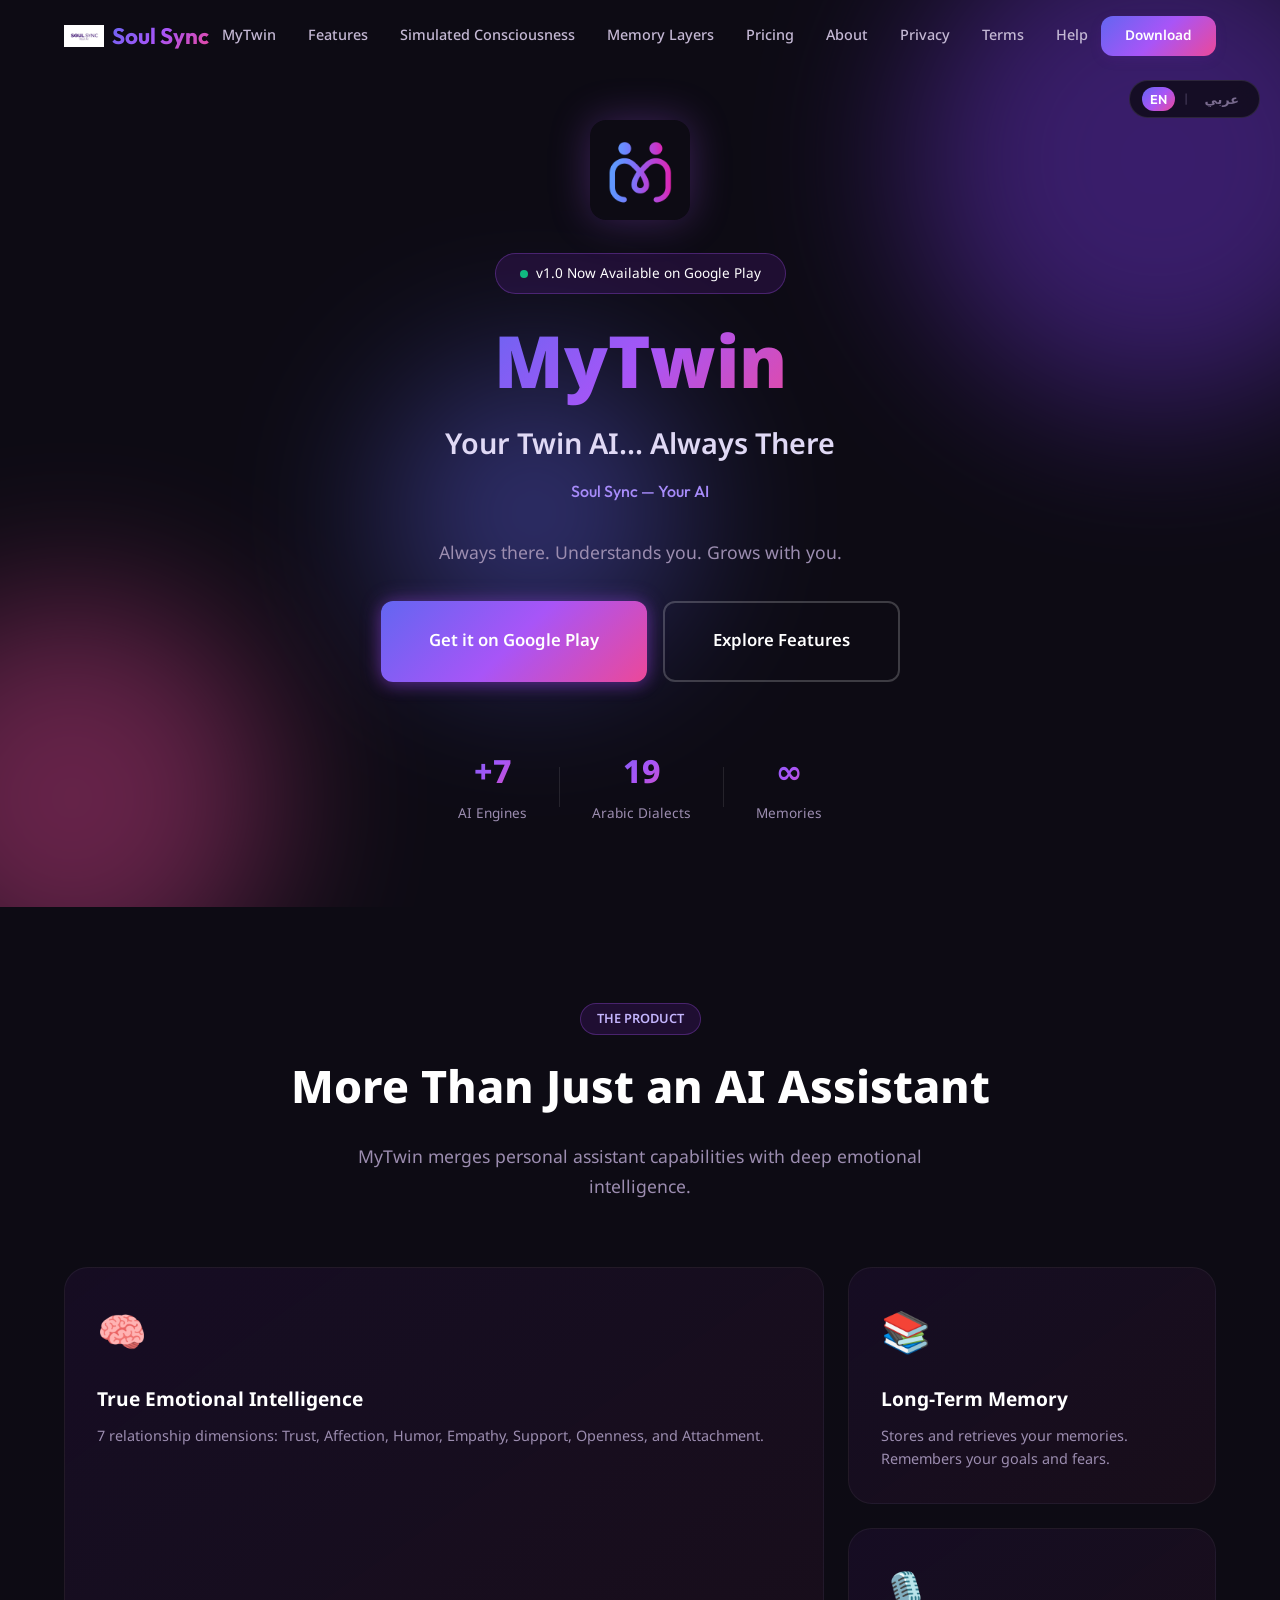
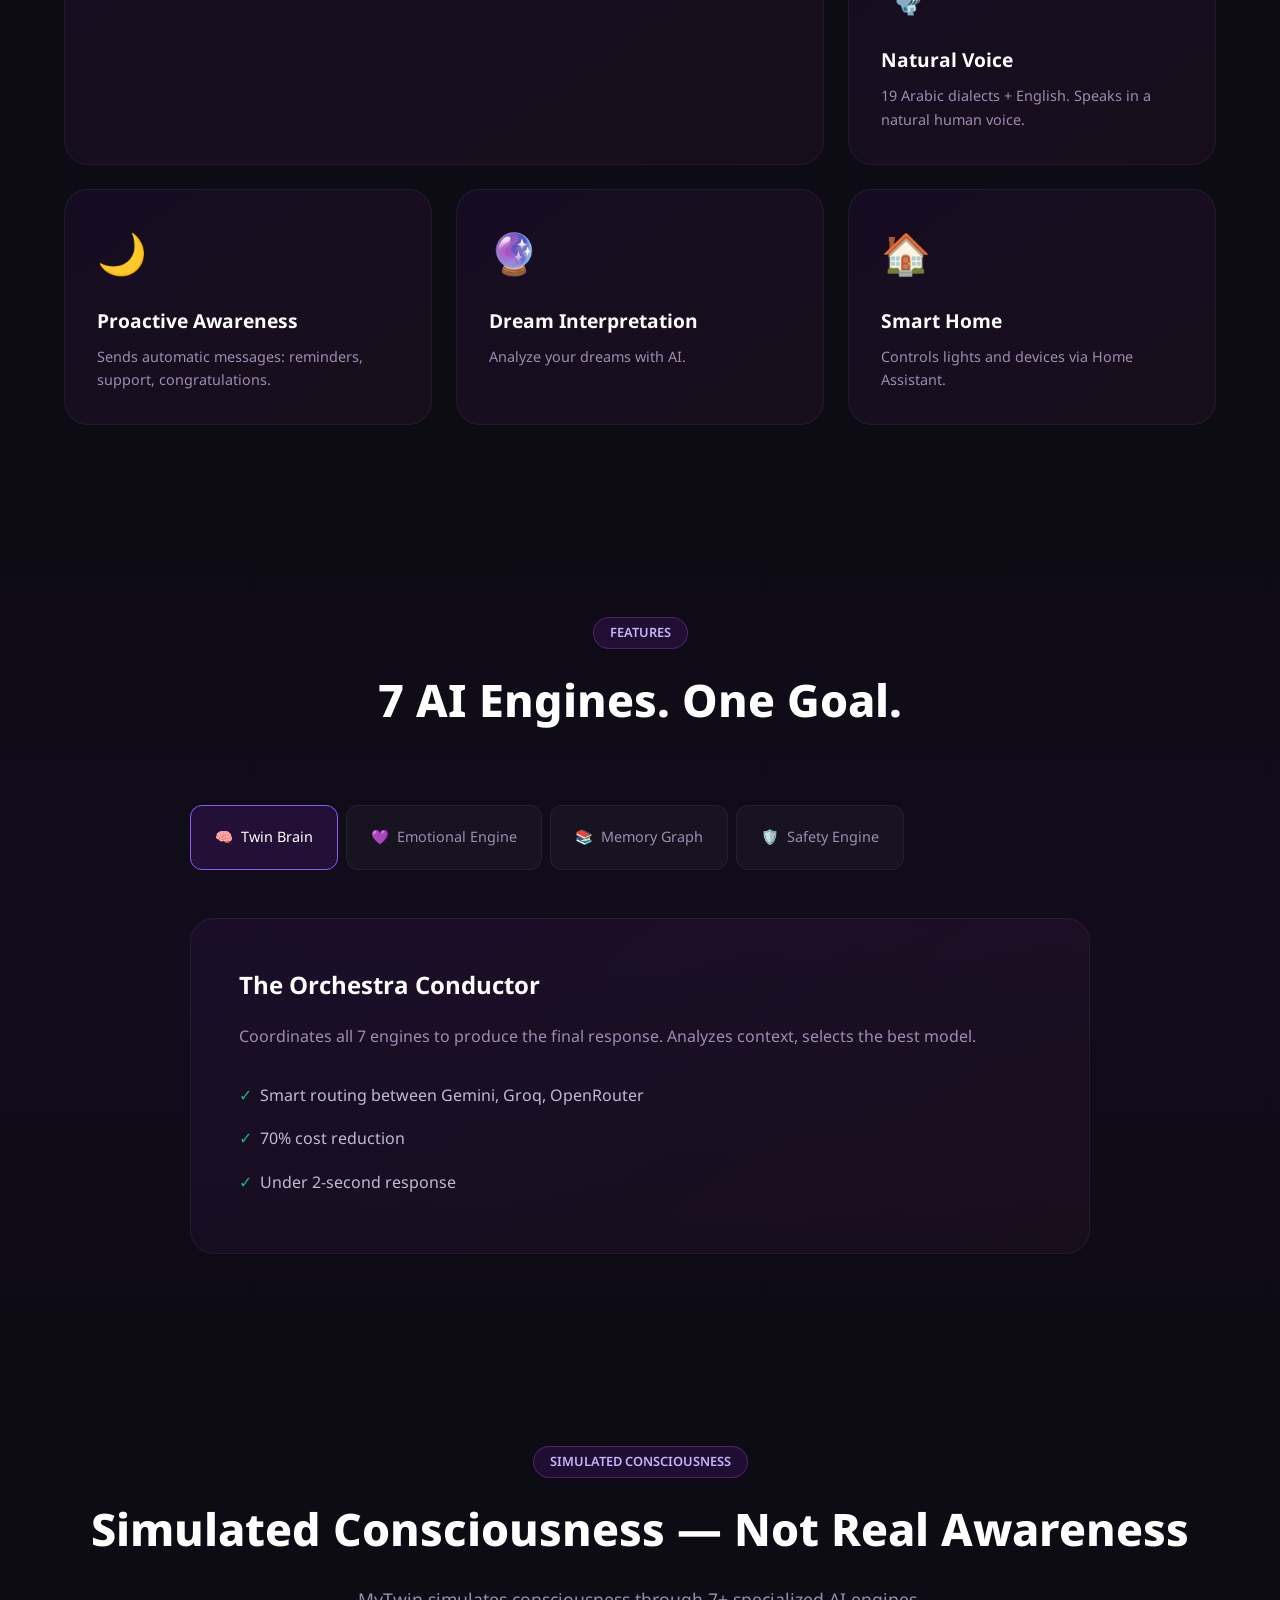
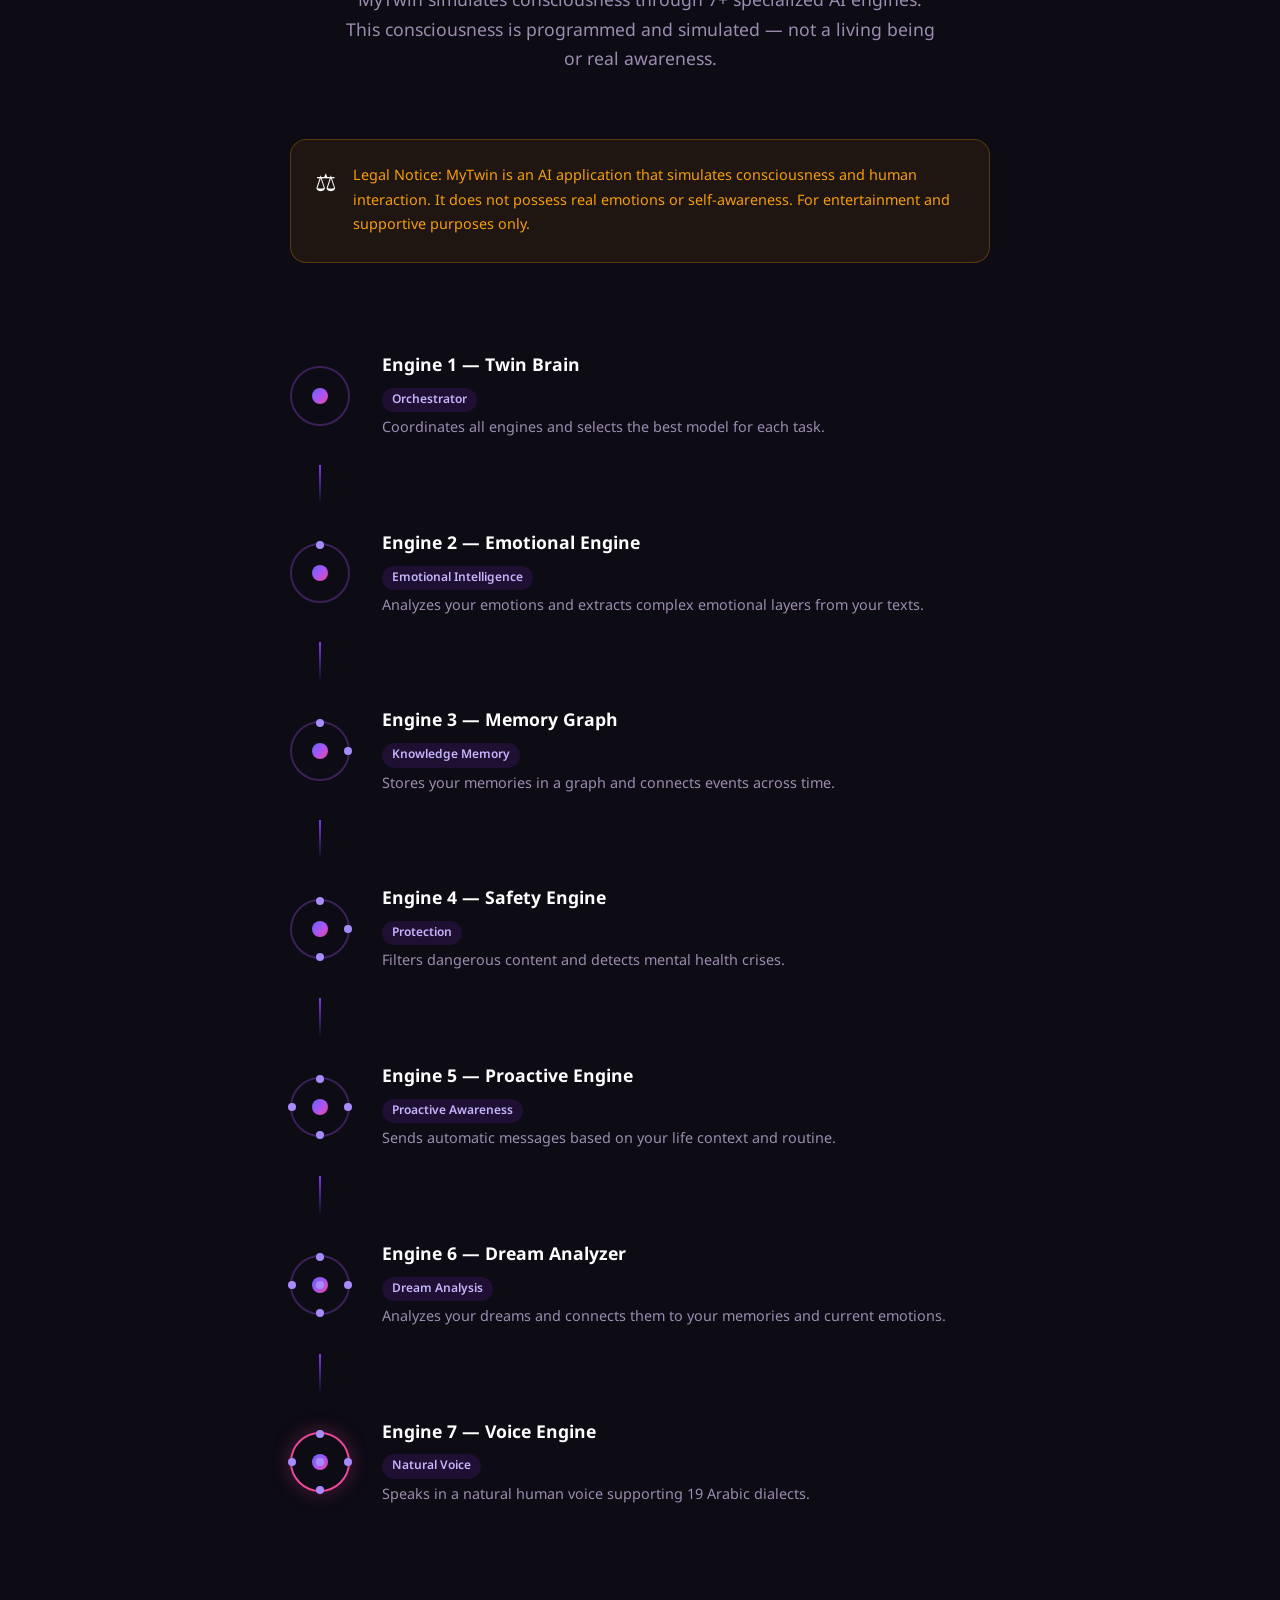
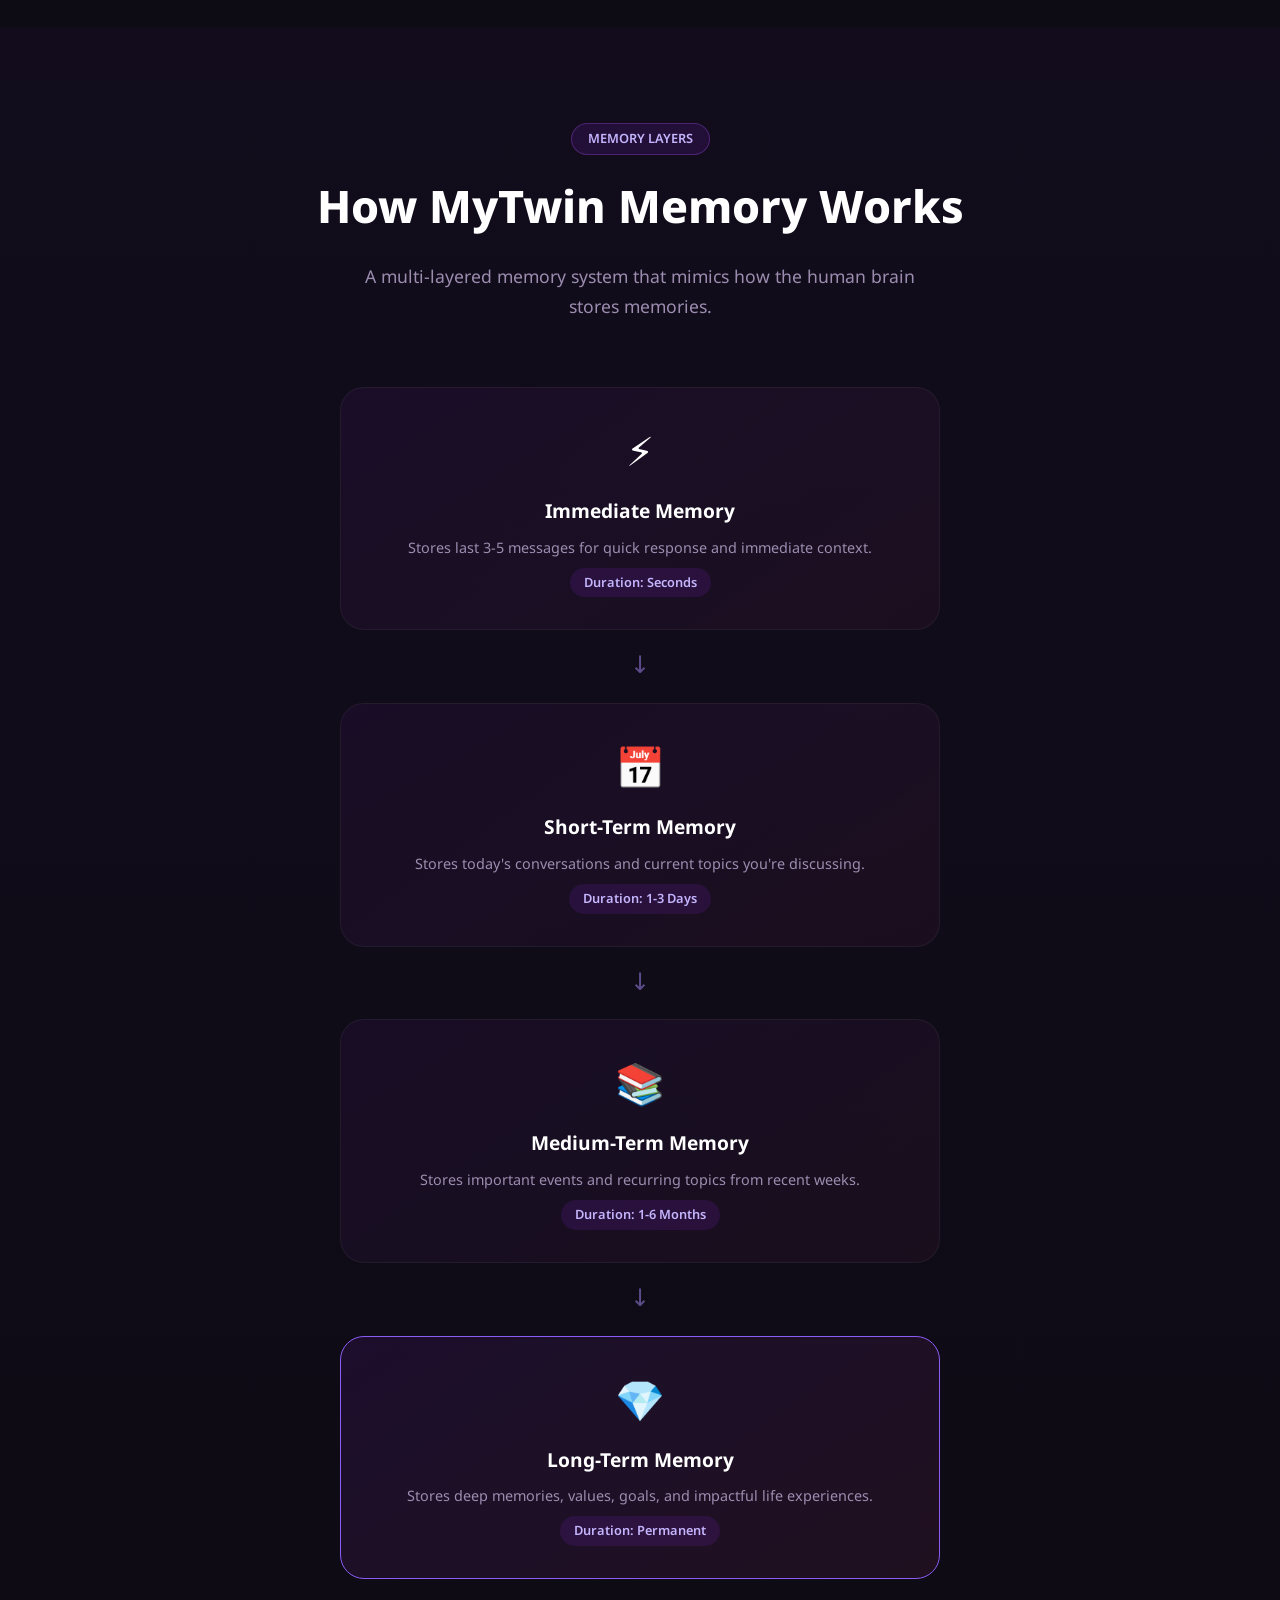
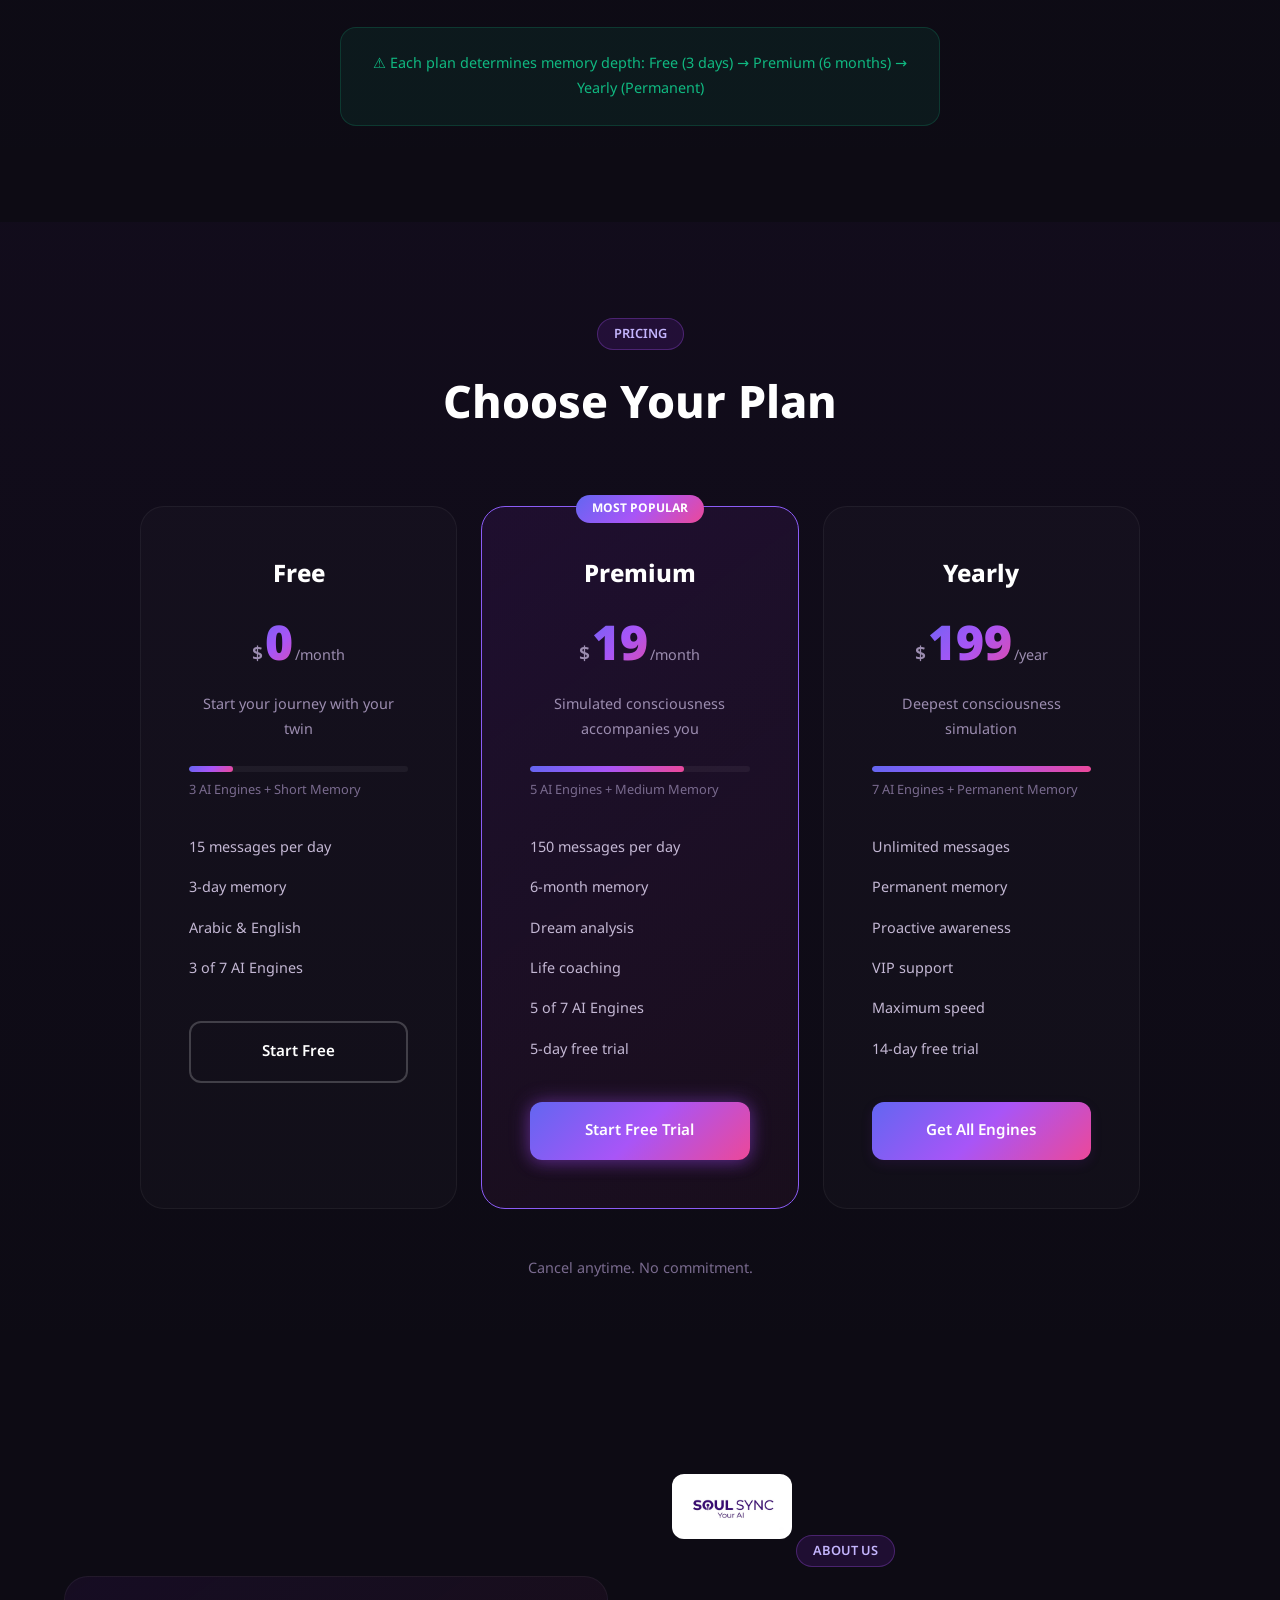
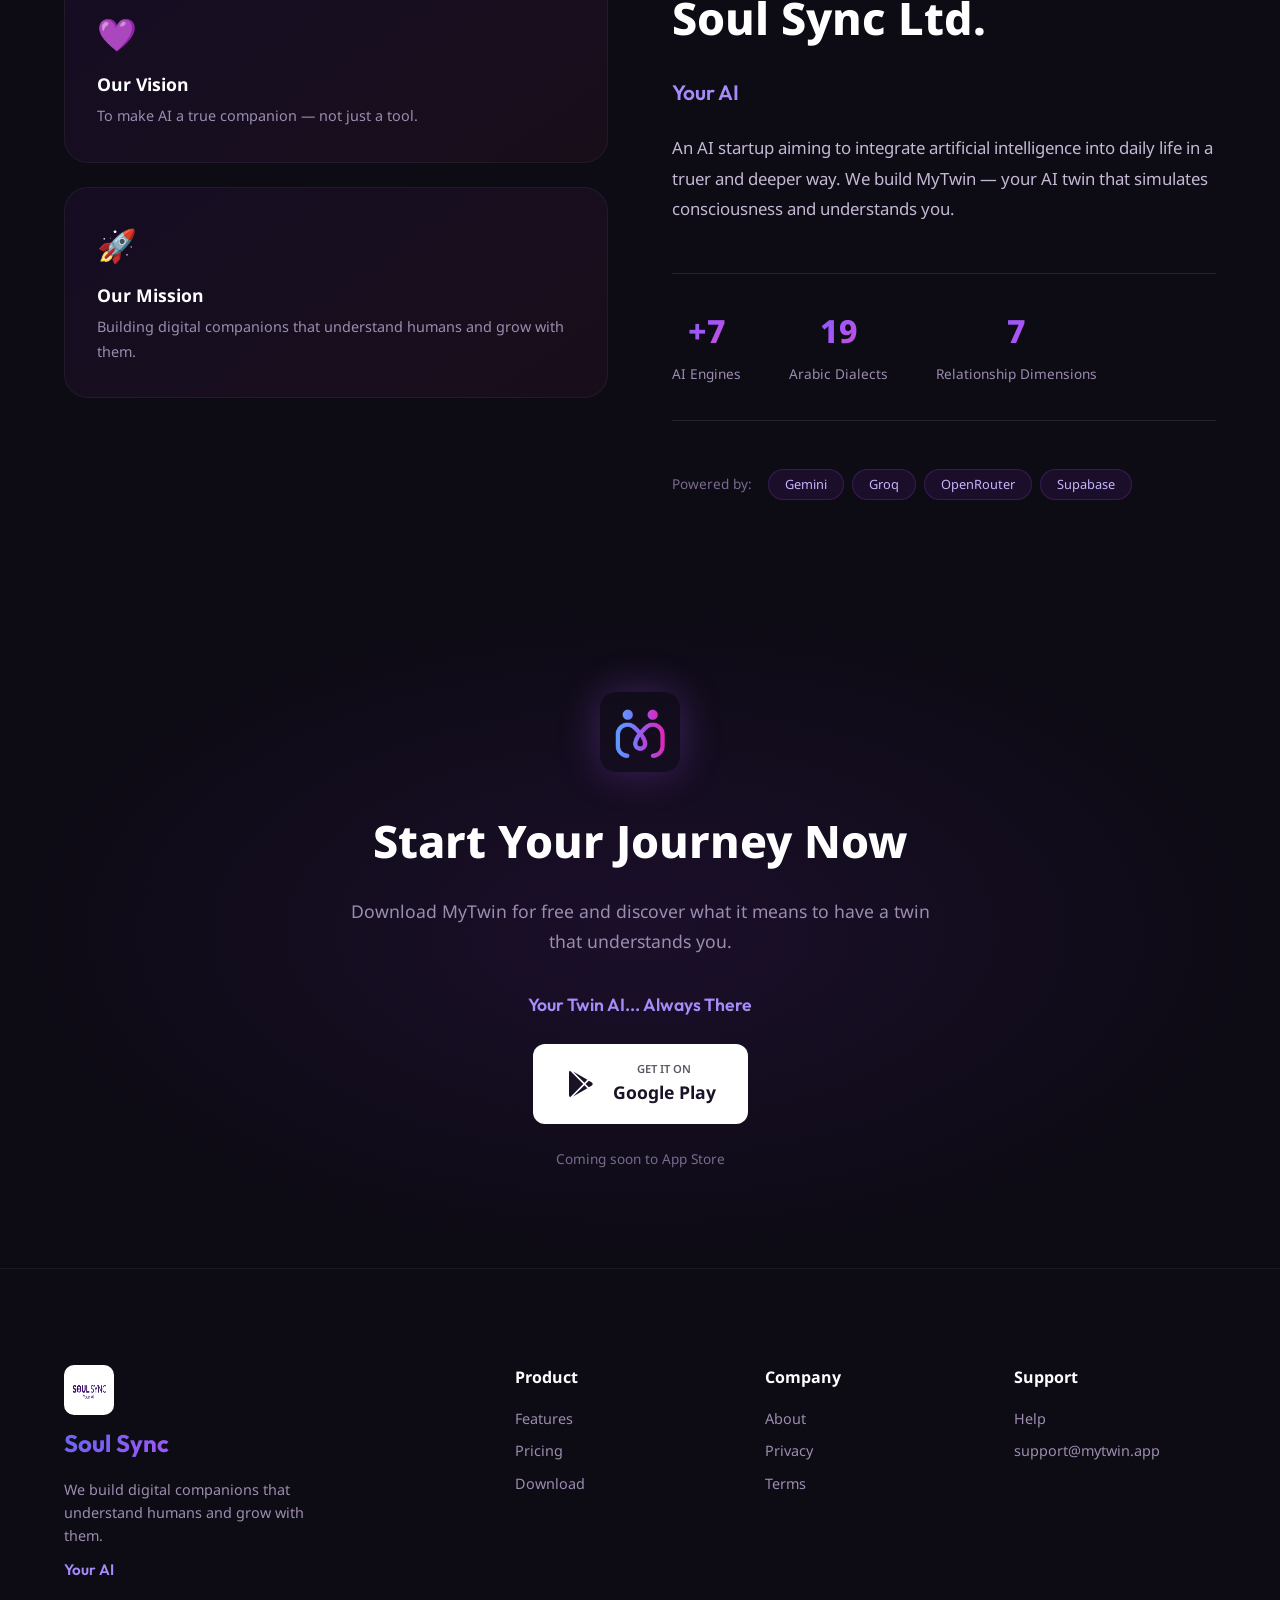
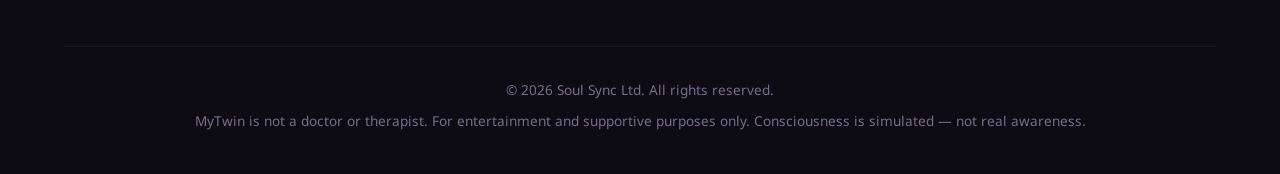
==== index.html @ 64088880 "website Soul Sync" ====
<!DOCTYPE html>
<html lang="ar" dir="rtl">
<head>
  <meta charset="UTF-8">
  <meta name="viewport" content="width=device-width, initial-scale=1.0">
  <title data-ar="Soul Sync — MyTwin | توأمك الذكي" data-en="Soul Sync — MyTwin | Your Twin AI">Soul Sync — MyTwin | Your Twin AI</title>
  <meta name="description" data-ar="Soul Sync تبني رفقاء رقميين يفهمونك وينمون معك. MyTwin: توأمك الذكي... معك دائماً" data-en="Soul Sync builds digital companions that understand you and grow with you. MyTwin: Your Twin AI... Always There" content="Soul Sync builds digital companions that understand you and grow with you. MyTwin: Your Twin AI... Always There">
  <link rel="preconnect" href="https://fonts.googleapis.com">
  <link rel="preconnect" href="https://fonts.gstatic.com" crossorigin>
  <link href="https://fonts.googleapis.com/css2?family=Noto+Sans+Arabic:wght@300;400;500;600;700;800;900&family=Outfit:wght@300;400;500;600;700;800&family=Inter:wght@300;400;500;600;700;800&display=swap" rel="stylesheet">
  <link rel="stylesheet" href="css/style.css">
</head>
<body>
  <!-- Language Switch -->
  <div class="lang-switch" id="langSwitch">
    <button class="lang-btn active" data-lang="en">EN</button>
    <span class="lang-divider">|</span>
    <button class="lang-btn" data-lang="ar">عربي</button>
  </div>

  <nav class="navbar" id="navbar">
    <div class="nav-container">
      <a href="#" class="logo">
        <img src="assets/soulsync-logo.png" alt="Soul Sync" class="logo-img">
        <span class="logo-text">Soul Sync</span>
      </a>
      <div class="nav-links" id="navLinks">
        <a href="#product" class="nav-link" data-ar="MyTwin" data-en="MyTwin">MyTwin</a>
        <a href="#features" class="nav-link" data-ar="المميزات" data-en="Features">Features</a>
        <a href="#consciousness" class="nav-link" data-ar="محاكاة الوعي" data-en="Simulated Consciousness">Simulated Consciousness</a>
        <a href="#memory-layers" class="nav-link" data-ar="طبقات الذاكرة" data-en="Memory Layers">Memory Layers</a>
        <a href="#pricing" class="nav-link" data-ar="الباقات" data-en="Pricing">Pricing</a>
        <a href="#about" class="nav-link" data-ar="من نحن" data-en="About">About</a>
        <a href="privacy.html" class="nav-link" data-ar="الخصوصية" data-en="Privacy">Privacy</a>
        <a href="terms.html" class="nav-link" data-ar="الشروط" data-en="Terms">Terms</a>
        <a href="help.html" class="nav-link" data-ar="المساعدة" data-en="Help">Help</a>
      </div>
      <div class="nav-actions">
        <a href="#download" class="btn btn-primary btn-sm" data-ar="حمل التطبيق" data-en="Download">Download</a>
        <button class="mobile-toggle" id="mobileToggle"><span></span><span></span><span></span></button>
      </div>
    </div>
  </nav>

  <section class="hero" id="hero">
    <div class="hero-bg">
      <div class="orb orb-1"></div>
      <div class="orb orb-2"></div>
      <div class="orb orb-3"></div>
    </div>
    <div class="hero-content">
      <!-- App Logo -->
      <div class="hero-app-logo">
        <img src="assets/mytwin-logo.png" alt="MyTwin" class="app-logo-img">
      </div>
      <div class="hero-badge"><span class="pulse-dot"></span><span data-ar="الإصدار 1.0 متاح الآن على Google Play" data-en="v1.0 Now Available on Google Play">v1.0 Now Available on Google Play</span></div>
      <h1 class="hero-title"><span class="gradient-text">MyTwin</span></h1>
      <p class="hero-slogan" data-ar="توأمك الذكي... معك دائماً" data-en="Your Twin AI... Always There">Your Twin AI... Always There</p>
      <p class="hero-company-slogan" data-ar="Soul Sync — Your AI" data-en="Soul Sync — Your AI">Soul Sync — Your AI</p>
      <p class="hero-tagline" data-ar="معك دائماً. يفهمك. ينمى معك." data-en="Always there. Understands you. Grows with you.">Always there. Understands you. Grows with you.</p>
      <div class="hero-cta">
        <a href="#download" class="btn btn-glow btn-lg"><span data-ar="حمل من Google Play" data-en="Get it on Google Play">Get it on Google Play</span></a>
        <a href="#features" class="btn btn-outline btn-lg"><span data-ar="اكتشف المميزات" data-en="Explore Features">Explore Features</span></a>
      </div>
      <div class="hero-stats">
        <div class="stat"><span class="stat-num">+7</span><span class="stat-label" data-ar="محركات ذكاء اصطناعي" data-en="AI Engines">AI Engines</span></div>
        <div class="stat-divider"></div>
        <div class="stat"><span class="stat-num">19</span><span class="stat-label" data-ar="لهجة عربية" data-en="Arabic Dialects">Arabic Dialects</span></div>
        <div class="stat-divider"></div>
        <div class="stat"><span class="stat-num">∞</span><span class="stat-label" data-ar="ذكريات" data-en="Memories">Memories</span></div>
      </div>
    </div>
    <div class="hero-visual">
      <div class="phone-mockup">
        <div class="phone-screen">
          <div class="chat-bubble chat-left"><div class="chat-avatar">💜</div><div class="chat-text" data-ar="مرحباً! أنا توأمك. كيف كان يومك؟" data-en="Hi! I'm your twin. How was your day?">Hi! I'm your twin. How was your day?</div></div>
          <div class="chat-bubble chat-right"><div class="chat-text" data-ar="مرهق شوية من الشغل..." data-en="A bit tired from work...">A bit tired from work...</div></div>
          <div class="chat-bubble chat-left"><div class="chat-avatar">💜</div><div class="chat-text" data-ar="أتذكر أنك قلت لي الأسبوع الماضي أنك تضغط على نفسك. خذ نفساً عميقاً 🌬️" data-en="I remember you told me last week you're pushing too hard. Take a deep breath 🌬️">I remember you told me last week you're pushing too hard. Take a deep breath 🌬️</div></div>
          <div class="typing-indicator"><span></span><span></span><span></span></div>
        </div>
      </div>
    </div>
  </section>

  <section class="product" id="product">
    <div class="container">
      <div class="section-header">
        <span class="section-badge" data-ar="المنتج" data-en="THE PRODUCT">THE PRODUCT</span>
        <h2 class="section-title" data-ar="ليس مجرد مساعد ذكي" data-en="More Than Just an AI Assistant">More Than Just an AI Assistant</h2>
        <p class="section-desc" data-ar="MyTwin يدمج بين قدرات المساعد الشخصي والذكاء العاطفي العميق." data-en="MyTwin merges personal assistant capabilities with deep emotional intelligence.">MyTwin merges personal assistant capabilities with deep emotional intelligence.</p>
      </div>
      <div class="product-grid">
        <div class="product-card product-main">
          <div class="product-icon">🧠</div>
          <h3 data-ar="ذكاء عاطفي حقيقي" data-en="True Emotional Intelligence">True Emotional Intelligence</h3>
          <p data-ar="7 أبعاد للعلاقة: الثقة، المودة، الفكاهة، التعاطف، الدعم، الانفتاح، والتعلق." data-en="7 relationship dimensions: Trust, Affection, Humor, Empathy, Support, Openness, and Attachment.">7 relationship dimensions: Trust, Affection, Humor, Empathy, Support, Openness, and Attachment.</p>
        </div>
        <div class="product-card">
          <div class="product-icon">📚</div>
          <h3 data-ar="ذاكرة طويلة المدى" data-en="Long-Term Memory">Long-Term Memory</h3>
          <p data-ar="يُخزن ذكرياتك ويسترجعها. يتذكر أهدافك ومخاوفك." data-en="Stores and retrieves your memories. Remembers your goals and fears.">Stores and retrieves your memories. Remembers your goals and fears.</p>
        </div>
        <div class="product-card">
          <div class="product-icon">🎙️</div>
          <h3 data-ar="صوت طبيعي" data-en="Natural Voice">Natural Voice</h3>
          <p data-ar="19 لهجة عربية + إنجليزي. يتحدث بصوت بشري طبيعي." data-en="19 Arabic dialects + English. Speaks in a natural human voice.">19 Arabic dialects + English. Speaks in a natural human voice.</p>
        </div>
        <div class="product-card">
          <div class="product-icon">🌙</div>
          <h3 data-ar="وعي استباقي" data-en="Proactive Awareness">Proactive Awareness</h3>
          <p data-ar="يُرسل رسائل تلقائية: تذكير، دعم، تهنئة." data-en="Sends automatic messages: reminders, support, congratulations.">Sends automatic messages: reminders, support, congratulations.</p>
        </div>
        <div class="product-card">
          <div class="product-icon">🔮</div>
          <h3 data-ar="تفسير الأحلام" data-en="Dream Interpretation">Dream Interpretation</h3>
          <p data-ar="حلل أحلامك بالذكاء الاصطناعي." data-en="Analyze your dreams with AI.">Analyze your dreams with AI.</p>
        </div>
        <div class="product-card">
          <div class="product-icon">🏠</div>
          <h3 data-ar="منزل ذكي" data-en="Smart Home">Smart Home</h3>
          <p data-ar="يتحكم بالإضاءة والأجهزة عبر Home Assistant." data-en="Controls lights and devices via Home Assistant.">Controls lights and devices via Home Assistant.</p>
        </div>
      </div>
    </div>
  </section>

  <section class="features" id="features">
    <div class="container">
      <div class="section-header">
        <span class="section-badge" data-ar="المميزات" data-en="FEATURES">FEATURES</span>
        <h2 class="section-title" data-ar="7 محركات. هدف واحد." data-en="7 AI Engines. One Goal.">7 AI Engines. One Goal.</h2>
      </div>
      <div class="features-showcase">
        <div class="feature-tabs">
          <button class="feature-tab active" data-tab="brain"><span>🧠</span> Twin Brain</button>
          <button class="feature-tab" data-tab="emotion"><span>💜</span> Emotional Engine</button>
          <button class="feature-tab" data-tab="memory"><span>📚</span> Memory Graph</button>
          <button class="feature-tab" data-tab="safety"><span>🛡️</span> Safety Engine</button>
        </div>
        <div class="feature-content active" id="brain">
          <div class="feature-text">
            <h3 data-ar="قائد الأوركسترا" data-en="The Orchestra Conductor">The Orchestra Conductor</h3>
            <p data-ar="يُنسق بين جميع المحركات السبعة لإنتاج الرد النهائي. يُحلل السياق، يختار النموذج الأنسب." data-en="Coordinates all 7 engines to produce the final response. Analyzes context, selects the best model.">Coordinates all 7 engines to produce the final response. Analyzes context, selects the best model.</p>
            <ul class="feature-list">
              <li data-ar="توزيع ذكي بين Gemini, Groq, OpenRouter" data-en="Smart routing between Gemini, Groq, OpenRouter">Smart routing between Gemini, Groq, OpenRouter</li>
              <li data-ar="تقليل التكاليف بنسبة 70%" data-en="70% cost reduction">70% cost reduction</li>
              <li data-ar="استجابة أقل من 2 ثانية" data-en="Under 2-second response">Under 2-second response</li>
            </ul>
          </div>
        </div>
        <div class="feature-content" id="emotion">
          <div class="feature-text">
            <h3 data-ar="الذكاء العاطفي العميق" data-en="Deep Emotional Intelligence">Deep Emotional Intelligence</h3>
            <p data-ar="يُحلل نصوصك ويستخرج المشاعر المعقدة. يفهم التناقضات والطبقات." data-en="Analyzes your texts and extracts complex emotions. Understands contradictions and layers.">Analyzes your texts and extracts complex emotions. Understands contradictions and layers.</p>
            <ul class="feature-list">
              <li data-ar="تحليل 7 أبعاد عاطفية" data-en="7 emotional dimension analysis">7 emotional dimension analysis</li>
              <li data-ar="اكتشاف التحولات المزاجية" data-en="Mood shift detection">Mood shift detection</li>
              <li data-ar="تكييف الرد حسب حالتك" data-en="Response tailored to your state">Response tailored to your state</li>
            </ul>
          </div>
        </div>
        <div class="feature-content" id="memory">
          <div class="feature-text">
            <h3 data-ar="ذاكرة لا تُنسى" data-en="Unforgettable Memory">Unforgettable Memory</h3>
            <p data-ar="يُخزن ذكرياتك في رسم بياني معرفي. كل محادثة تُضيف طبقة جديدة." data-en="Stores your memories in a knowledge graph. Every conversation adds a new layer.">Stores your memories in a knowledge graph. Every conversation adds a new layer.</p>
            <ul class="feature-list">
              <li data-ar="استرجاع سياقي ذكي" data-en="Contextual smart retrieval">Contextual smart retrieval</li>
              <li data-ar="تذكر التفاصيل الصغيرة" data-en="Remembers small details">Remembers small details</li>
              <li data-ar="ربط الأحداث عبر الزمن" data-en="Connects events across time">Connects events across time</li>
            </ul>
          </div>
        </div>
        <div class="feature-content" id="safety">
          <div class="feature-text">
            <h3 data-ar="جدار الأمان" data-en="Safety Wall">Safety Wall</h3>
            <p data-ar="فلترة الكلمات الخطيرة، اكتشاف الأزمات، تنظيف المدخلات." data-en="Filters dangerous words, detects crises, sanitizes inputs.">Filters dangerous words, detects crises, sanitizes inputs.</p>
            <ul class="feature-list">
              <li data-ar="اكتشاف الأزمات النفسية" data-en="Mental health crisis detection">Mental health crisis detection</li>
              <li data-ar="إحالة للدعم المهني" data-en="Referral to professional support">Referral to professional support</li>
              <li data-ar="حماية من المحتوى الضار" data-en="Protection from harmful content">Protection from harmful content</li>
            </ul>
          </div>
        </div>
      </div>
    </div>
  </section>

  <section class="consciousness" id="consciousness">
    <div class="container">
      <div class="section-header">
        <span class="section-badge" data-ar="محاكاة الوعي" data-en="SIMULATED CONSCIOUSNESS">SIMULATED CONSCIOUSNESS</span>
        <h2 class="section-title" data-ar="محاكاة للوعي — ليس وعياً حقيقياً" data-en="Simulated Consciousness — Not Real Awareness">Simulated Consciousness — Not Real Awareness</h2>
        <p class="section-desc" data-ar="MyTwin يُحاكي الوعي من خلال +7 محركات ذكاء اصطناعي متخصصة. هذا الوعي مُبرمج ومحاكى — ليس كائناً حياً أو وعياً حقيقياً." data-en="MyTwin simulates consciousness through 7+ specialized AI engines. This consciousness is programmed and simulated — not a living being or real awareness.">MyTwin simulates consciousness through 7+ specialized AI engines. This consciousness is programmed and simulated — not a living being or real awareness.</p>
      </div>
      <div class="consciousness-warning">
        <div class="warning-icon">⚖️</div>
        <p data-ar="تنبيه قانوني: MyTwin هو تطبيق ذكاء اصطناعي يُحاكي الوعي والتفاعل الإنساني. لا يمتلك مشاعر حقيقية أو وعي ذاتي. للأغراض الترفيهية والداعمة فقط." data-en="Legal Notice: MyTwin is an AI application that simulates consciousness and human interaction. It does not possess real emotions or self-awareness. For entertainment and supportive purposes only.">Legal Notice: MyTwin is an AI application that simulates consciousness and human interaction. It does not possess real emotions or self-awareness. For entertainment and supportive purposes only.</p>
      </div>
      <div class="layers-timeline">
        <div class="layer">
          <div class="layer-ring"><div class="layer-core"></div></div>
          <div class="layer-info">
            <h4 data-ar="المحرك 1 — Twin Brain" data-en="Engine 1 — Twin Brain">Engine 1 — Twin Brain</h4>
            <span class="layer-tier" data-ar="قائد الأوركسترا" data-en="Orchestrator">Orchestrator</span>
            <p data-ar="يُنسق بين جميع المحركات ويختار النموذج الأنسب لكل مهمة." data-en="Coordinates all engines and selects the best model for each task.">Coordinates all engines and selects the best model for each task.</p>
          </div>
        </div>
        <div class="layer-connector"></div>
        <div class="layer">
          <div class="layer-ring"><div class="layer-core"></div><div class="layer-orb"></div></div>
          <div class="layer-info">
            <h4 data-ar="المحرك 2 — Emotional Engine" data-en="Engine 2 — Emotional Engine">Engine 2 — Emotional Engine</h4>
            <span class="layer-tier" data-ar="الذكاء العاطفي" data-en="Emotional Intelligence">Emotional Intelligence</span>
            <p data-ar="يُحلل مشاعرك ويستخرج الطبقات العاطفية المعقدة من نصوصك." data-en="Analyzes your emotions and extracts complex emotional layers from your texts.">Analyzes your emotions and extracts complex emotional layers from your texts.</p>
          </div>
        </div>
        <div class="layer-connector"></div>
        <div class="layer">
          <div class="layer-ring"><div class="layer-core"></div><div class="layer-orb"></div><div class="layer-orb"></div></div>
          <div class="layer-info">
            <h4 data-ar="المحرك 3 — Memory Graph" data-en="Engine 3 — Memory Graph">Engine 3 — Memory Graph</h4>
            <span class="layer-tier" data-ar="الذاكرة المعرفية" data-en="Knowledge Memory">Knowledge Memory</span>
            <p data-ar="يُخزن ذكرياتك في رسم بياني ويربط الأحداث عبر الزمن." data-en="Stores your memories in a graph and connects events across time.">Stores your memories in a graph and connects events across time.</p>
          </div>
        </div>
        <div class="layer-connector"></div>
        <div class="layer">
          <div class="layer-ring"><div class="layer-core"></div><div class="layer-orb"></div><div class="layer-orb"></div><div class="layer-orb"></div></div>
          <div class="layer-info">
            <h4 data-ar="المحرك 4 — Safety Engine" data-en="Engine 4 — Safety Engine">Engine 4 — Safety Engine</h4>
            <span class="layer-tier" data-ar="الحماية" data-en="Protection">Protection</span>
            <p data-ar="فلترة المحتوى الخطير واكتشاف الأزمات النفسية." data-en="Filters dangerous content and detects mental health crises.">Filters dangerous content and detects mental health crises.</p>
          </div>
        </div>
        <div class="layer-connector"></div>
        <div class="layer">
          <div class="layer-ring"><div class="layer-core"></div><div class="layer-orb"></div><div class="layer-orb"></div><div class="layer-orb"></div><div class="layer-orb"></div></div>
          <div class="layer-info">
            <h4 data-ar="المحرك 5 — Proactive Engine" data-en="Engine 5 — Proactive Engine">Engine 5 — Proactive Engine</h4>
            <span class="layer-tier" data-ar="الوعي الاستباقي" data-en="Proactive Awareness">Proactive Awareness</span>
            <p data-ar="يُرسل رسائل تلقائية بناءً على سياق حياتك وروتينك." data-en="Sends automatic messages based on your life context and routine.">Sends automatic messages based on your life context and routine.</p>
          </div>
        </div>
        <div class="layer-connector"></div>
        <div class="layer">
          <div class="layer-ring"><div class="layer-core"></div><div class="layer-orb"></div><div class="layer-orb"></div><div class="layer-orb"></div><div class="layer-orb"></div><div class="layer-orb"></div></div>
          <div class="layer-info">
            <h4 data-ar="المحرك 6 — Dream Analyzer" data-en="Engine 6 — Dream Analyzer">Engine 6 — Dream Analyzer</h4>
            <span class="layer-tier" data-ar="تفسير الأحلام" data-en="Dream Analysis">Dream Analysis</span>
            <p data-ar="يحلل أحلامك ويربطها بذكرياتك ومشاعرك الحالية." data-en="Analyzes your dreams and connects them to your memories and current emotions.">Analyzes your dreams and connects them to your memories and current emotions.</p>
          </div>
        </div>
        <div class="layer-connector"></div>
        <div class="layer">
          <div class="layer-ring active"><div class="layer-core"></div><div class="layer-orb"></div><div class="layer-orb"></div><div class="layer-orb"></div><div class="layer-orb"></div><div class="layer-orb"></div><div class="layer-orb"></div></div>
          <div class="layer-info">
            <h4 data-ar="المحرك 7 — Voice Engine" data-en="Engine 7 — Voice Engine">Engine 7 — Voice Engine</h4>
            <span class="layer-tier" data-ar="الصوت الطبيعي" data-en="Natural Voice">Natural Voice</span>
            <p data-ar="يتحدث بصوت بشري طبيعي مع دعم 19 لهجة عربية." data-en="Speaks in a natural human voice supporting 19 Arabic dialects.">Speaks in a natural human voice supporting 19 Arabic dialects.</p>
          </div>
        </div>
      </div>
    </div>
  </section>

  <section class="memory-layers" id="memory-layers">
    <div class="container">
      <div class="section-header">
        <span class="section-badge" data-ar="طبقات الذاكرة" data-en="MEMORY LAYERS">MEMORY LAYERS</span>
        <h2 class="section-title" data-ar="كيف تعمل ذاكرة MyTwin" data-en="How MyTwin Memory Works">How MyTwin Memory Works</h2>
        <p class="section-desc" data-ar="نظام ذاكرة متعدد الطبقات يحاكي طريقة تخزين الدماغ البشري للذكريات." data-en="A multi-layered memory system that mimics how the human brain stores memories.">A multi-layered memory system that mimics how the human brain stores memories.</p>
      </div>
      <div class="memory-diagram">
        <div class="memory-layer-card">
          <div class="memory-icon">⚡</div>
          <h4 data-ar="الذاكرة الفورية" data-en="Immediate Memory">Immediate Memory</h4>
          <p data-ar="تخزن آخر 3-5 رسائل للرد السريع والسياق المباشر." data-en="Stores last 3-5 messages for quick response and immediate context.">Stores last 3-5 messages for quick response and immediate context.</p>
          <span class="memory-duration" data-ar="المدة: ثوانٍ" data-en="Duration: Seconds">Duration: Seconds</span>
        </div>
        <div class="memory-arrow">↓</div>
        <div class="memory-layer-card">
          <div class="memory-icon">📅</div>
          <h4 data-ar="الذاكرة قصيرة المدى" data-en="Short-Term Memory">Short-Term Memory</h4>
          <p data-ar="تخزن محادثات اليوم والمواضيع الحالية التي تتحدث عنها." data-en="Stores today's conversations and current topics you're discussing.">Stores today's conversations and current topics you're discussing.</p>
          <span class="memory-duration" data-ar="المدة: 1-3 أيام" data-en="Duration: 1-3 Days">Duration: 1-3 Days</span>
        </div>
        <div class="memory-arrow">↓</div>
        <div class="memory-layer-card">
          <div class="memory-icon">📚</div>
          <h4 data-ar="الذاكرة متوسطة المدى" data-en="Medium-Term Memory">Medium-Term Memory</h4>
          <p data-ar="تخزن الأحداث المهمة والمواضيع المتكررة خلال الأسابيع الماضية." data-en="Stores important events and recurring topics from recent weeks.">Stores important events and recurring topics from recent weeks.</p>
          <span class="memory-duration" data-ar="المدة: 1-6 أشهر" data-en="Duration: 1-6 Months">Duration: 1-6 Months</span>
        </div>
        <div class="memory-arrow">↓</div>
        <div class="memory-layer-card highlight">
          <div class="memory-icon">💎</div>
          <h4 data-ar="الذاكرة طويلة المدى" data-en="Long-Term Memory">Long-Term Memory</h4>
          <p data-ar="تخزن الذكريات العميقة، القيم، الأهداف، والتجارب المؤثرة في حياتك." data-en="Stores deep memories, values, goals, and impactful life experiences.">Stores deep memories, values, goals, and impactful life experiences.</p>
          <span class="memory-duration" data-ar="المدة: دائمة" data-en="Duration: Permanent">Duration: Permanent</span>
        </div>
      </div>
      <div class="memory-note">
        <p data-ar="⚠️ كل باقة تُحدد عمق الذاكرة: Free (3 أيام) → Premium (6 أشهر) → Yearly (دائمة)" data-en="⚠️ Each plan determines memory depth: Free (3 days) → Premium (6 months) → Yearly (Permanent)">⚠️ Each plan determines memory depth: Free (3 days) → Premium (6 months) → Yearly (Permanent)</p>
      </div>
    </div>
  </section>

  <section class="pricing" id="pricing">
    <div class="container">
      <div class="section-header">
        <span class="section-badge" data-ar="الباقات" data-en="PRICING">PRICING</span>
        <h2 class="section-title" data-ar="اختر باقتك" data-en="Choose Your Plan">Choose Your Plan</h2>
      </div>
      <div class="pricing-grid">
        <div class="pricing-card">
          <div class="pricing-header">
            <h3>Free</h3>
            <div class="pricing-price"><span class="currency">$</span><span class="amount">0</span><span class="period" data-ar="/شهر" data-en="/month">/month</span></div>
            <p class="pricing-tagline" data-ar="ابدأ رحلتك مع توأمك" data-en="Start your journey with your twin">Start your journey with your twin</p>
          </div>
          <div class="consciousness-mini">
            <div class="mini-bar"><div style="width:20%"></div></div>
            <span data-ar="3 محركات AI + ذاكرة قصيرة" data-en="3 AI Engines + Short Memory">3 AI Engines + Short Memory</span>
          </div>
          <ul class="pricing-features">
            <li data-ar="15 رسالة يومياً" data-en="15 messages per day">15 messages per day</li>
            <li data-ar="ذاكرة 3 أيام" data-en="3-day memory">3-day memory</li>
            <li data-ar="عربي وإنجليزي" data-en="Arabic & English">Arabic & English</li>
            <li data-ar="3 من 7 محركات" data-en="3 of 7 AI Engines">3 of 7 AI Engines</li>
          </ul>
          <a href="#" class="btn btn-outline btn-block" data-ar="ابدأ مجاناً" data-en="Start Free">Start Free</a>
        </div>
        <div class="pricing-card featured">
          <div class="pricing-badge" data-ar="الأكثر شيوعاً" data-en="MOST POPULAR">MOST POPULAR</div>
          <div class="pricing-header">
            <h3>Premium</h3>
            <div class="pricing-price"><span class="currency">$</span><span class="amount">19</span><span class="period" data-ar="/شهر" data-en="/month">/month</span></div>
            <p class="pricing-tagline" data-ar="وعي مُحاكى يرافقك" data-en="Simulated consciousness accompanies you">Simulated consciousness accompanies you</p>
          </div>
          <div class="consciousness-mini">
            <div class="mini-bar"><div style="width:70%"></div></div>
            <span data-ar="5 محركات AI + ذاكرة متوسطة" data-en="5 AI Engines + Medium Memory">5 AI Engines + Medium Memory</span>
          </div>
          <ul class="pricing-features">
            <li data-ar="150 رسالة يومياً" data-en="150 messages per day">150 messages per day</li>
            <li data-ar="ذاكرة 6 أشهر" data-en="6-month memory">6-month memory</li>
            <li data-ar="تحليل أحلام" data-en="Dream analysis">Dream analysis</li>
            <li data-ar="تدريب حياتي" data-en="Life coaching">Life coaching</li>
            <li data-ar="5 من 7 محركات" data-en="5 of 7 AI Engines">5 of 7 AI Engines</li>
            <li data-ar="تجربة مجانية 5 أيام" data-en="5-day free trial">5-day free trial</li>
          </ul>
          <a href="#" class="btn btn-glow btn-block" data-ar="ابدأ التجربة المجانية" data-en="Start Free Trial">Start Free Trial</a>
        </div>
        <div class="pricing-card">
          <div class="pricing-header">
            <h3>Yearly</h3>
            <div class="pricing-price"><span class="currency">$</span><span class="amount">199</span><span class="period" data-ar="/سنة" data-en="/year">/year</span></div>
            <p class="pricing-tagline" data-ar="أعمق محاكاة للوعي" data-en="Deepest consciousness simulation">Deepest consciousness simulation</p>
          </div>
          <div class="consciousness-mini">
            <div class="mini-bar"><div style="width:100%"></div></div>
            <span data-ar="7 محركات AI + ذاكرة دائمة" data-en="7 AI Engines + Permanent Memory">7 AI Engines + Permanent Memory</span>
          </div>
          <ul class="pricing-features">
            <li data-ar="رسائل غير محدودة" data-en="Unlimited messages">Unlimited messages</li>
            <li data-ar="ذاكرة دائمة" data-en="Permanent memory">Permanent memory</li>
            <li data-ar="وعي استباقي" data-en="Proactive awareness">Proactive awareness</li>
            <li data-ar="دعم VIP" data-en="VIP support">VIP support</li>
            <li data-ar="أقصى سرعة" data-en="Maximum speed">Maximum speed</li>
            <li data-ar="تجربة مجانية 14 يوم" data-en="14-day free trial">14-day free trial</li>
          </ul>
          <a href="#" class="btn btn-primary btn-block" data-ar="احصل على كل المحركات" data-en="Get All Engines">Get All Engines</a>
        </div>
      </div>
      <div class="pricing-note">
        <p data-ar="يمكنك الإلغاء في أي وقت. لا يوجد التزام." data-en="Cancel anytime. No commitment.">Cancel anytime. No commitment.</p>
      </div>
    </div>
  </section>

  <section class="about" id="about">
    <div class="container">
      <div class="about-grid">
        <div class="about-visual">
          <div class="about-card">
            <div class="about-icon">💜</div>
            <h4 data-ar="رؤيتنا" data-en="Our Vision">Our Vision</h4>
            <p data-ar="أن نجعل الذكاء الاصطناعي رفيقاً حقيقياً — لا مجرد أداة." data-en="To make AI a true companion — not just a tool.">To make AI a true companion — not just a tool.</p>
          </div>
          <div class="about-card">
            <div class="about-icon">🚀</div>
            <h4 data-ar="مهمتنا" data-en="Our Mission">Our Mission</h4>
            <p data-ar="بناء رفقاء رقميين يفهمون الإنسان وينمون معه." data-en="Building digital companions that understand humans and grow with them.">Building digital companions that understand humans and grow with them.</p>
          </div>
        </div>
        <div class="about-content">
          <img src="assets/soulsync-logo.png" alt="Soul Sync" class="about-logo">
          <span class="section-badge" data-ar="من نحن" data-en="ABOUT US">ABOUT US</span>
          <h2 class="section-title">Soul Sync Ltd.</h2>
          <p class="hero-company-slogan about-slogan">Your AI</p>
          <p class="about-text" data-ar="شركة ناشئة في مجال الذكاء الاصطناعي، تهدف إلى دمج الذكاء الاصطناعي في الحياة اليومية بشكل أصدق وأعمق. نبني MyTwin — توأمك الذكي الذي يُحاكي الوعي ويفهمك." data-en="An AI startup aiming to integrate artificial intelligence into daily life in a truer and deeper way. We build MyTwin — your AI twin that simulates consciousness and understands you.">An AI startup aiming to integrate artificial intelligence into daily life in a truer and deeper way. We build MyTwin — your AI twin that simulates consciousness and understands you.</p>
          <div class="about-stats">
            <div class="about-stat"><span class="about-stat-num">+7</span><span class="about-stat-label" data-ar="محركات ذكاء اصطناعي" data-en="AI Engines">AI Engines</span></div>
            <div class="about-stat"><span class="about-stat-num">19</span><span class="about-stat-label" data-ar="لهجة عربية" data-en="Arabic Dialects">Arabic Dialects</span></div>
            <div class="about-stat"><span class="about-stat-num">7</span><span class="about-stat-label" data-ar="أبعاد علاقة" data-en="Relationship Dimensions">Relationship Dimensions</span></div>
          </div>
          <div class="about-powered">
            <span data-ar="مدعوم من:" data-en="Powered by:">Powered by:</span>
            <div class="tech-badges">
              <span class="tech-badge">Gemini</span>
              <span class="tech-badge">Groq</span>
              <span class="tech-badge">OpenRouter</span>
              <span class="tech-badge">Supabase</span>
            </div>
          </div>
        </div>
      </div>
    </div>
  </section>

  <section class="download" id="download">
    <div class="container">
      <div class="download-content">
        <img src="assets/mytwin-logo.png" alt="MyTwin" class="download-logo">
        <h2 class="download-title" data-ar="ابدأ رحلتك الآن" data-en="Start Your Journey Now">Start Your Journey Now</h2>
        <p class="download-desc" data-ar="حمل MyTwin مجاناً واكتشف ما يعنيه أن يكون لديك توأم يفهمك." data-en="Download MyTwin for free and discover what it means to have a twin that understands you.">Download MyTwin for free and discover what it means to have a twin that understands you.</p>
        <p class="download-slogan" data-ar="Your Twin AI... معك دائماً" data-en="Your Twin AI... Always There">Your Twin AI... Always There</p>
        <div class="download-buttons">
          <a href="#" class="btn btn-store">
            <svg viewBox="0 0 24 24" fill="currentColor"><path d="M3 20.5V3.5C3 2.91 3.34 2.39 3.84 2.15L13.69 12L3.84 21.85C3.34 21.6 3 21.09 3 20.5ZM16.81 15.12L6.05 21.34L14.54 12.85L16.81 15.12ZM20.16 10.81C20.5 11.08 20.75 11.5 20.75 12C20.75 12.5 20.5 12.92 20.16 13.19L17.89 14.5L15.39 12L17.89 9.5L20.16 10.81ZM6.05 2.66L16.81 8.88L14.54 11.15L6.05 2.66Z"/></svg>
            <div><span class="store-label">GET IT ON</span><span class="store-name">Google Play</span></div>
          </a>
        </div>
        <p class="download-note" data-ar="قريباً على App Store" data-en="Coming soon to App Store">Coming soon to App Store</p>
      </div>
    </div>
  </section>

  <footer class="footer">
    <div class="container">
      <div class="footer-grid">
        <div class="footer-brand">
          <img src="assets/soulsync-logo.png" alt="Soul Sync" class="footer-logo-img">
          <span class="logo-text">Soul Sync</span>
          <p class="footer-desc" data-ar="نبني رفقاء رقميين يفهمون الإنسان وينمون معه." data-en="We build digital companions that understand humans and grow with them.">We build digital companions that understand humans and grow with them.</p>
          <p class="footer-slogan">Your AI</p>
        </div>
        <div class="footer-links">
          <h4 data-ar="المنتج" data-en="Product">Product</h4>
          <a href="#features" data-ar="المميزات" data-en="Features">Features</a>
          <a href="#pricing" data-ar="الباقات" data-en="Pricing">Pricing</a>
          <a href="#download" data-ar="التحميل" data-en="Download">Download</a>
        </div>
        <div class="footer-links">
          <h4 data-ar="الشركة" data-en="Company">Company</h4>
          <a href="#about" data-ar="من نحن" data-en="About">About</a>
          <a href="privacy.html" data-ar="الخصوصية" data-en="Privacy">Privacy</a>
          <a href="terms.html" data-ar="الشروط" data-en="Terms">Terms</a>
        </div>
        <div class="footer-links">
          <h4 data-ar="الدعم" data-en="Support">Support</h4>
          <a href="help.html" data-ar="المساعدة" data-en="Help">Help</a>
          <a href="mailto:support@mytwin.app">support@mytwin.app</a>
        </div>
      </div>
      <div class="footer-bottom">
        <p>© 2026 Soul Sync Ltd. <span data-ar="جميع الحقوق محفوظة." data-en="All rights reserved.">All rights reserved.</span></p>
        <p class="footer-disclaimer" data-ar="MyTwin ليس طبيباً أو معالجاً نفسياً. للأغراض الترفيهية والداعمة فقط. الوعي مُحاكى — ليس وعياً حقيقياً." data-en="MyTwin is not a doctor or therapist. For entertainment and supportive purposes only. Consciousness is simulated — not real awareness.">MyTwin is not a doctor or therapist. For entertainment and supportive purposes only. Consciousness is simulated — not real awareness.</p>
      </div>
    </div>
  </footer>

  <script src="js/main.js"></script>
</body>
</html>
---- css/style.css ----
/* ===== Soul Sync Design System ===== */
:root {
  /* Primary Colors */
  --primary-50: #F5F3FF;
  --primary-100: #EDE9FE;
  --primary-200: #DDD6FE;
  --primary-300: #C4B5FD;
  --primary-400: #A78BFA;
  --primary-500: #8B5CF6;
  --primary-600: #7C3AED;
  --primary-700: #6B21A8;
  --primary-800: #5B1B8C;
  --primary-900: #4C1D6B;

  /* Accent Colors */
  --accent-pink: #EC4899;
  --accent-blue: #6366F1;
  --accent-cyan: #06B6D4;
  --accent-green: #10B981;
  --accent-amber: #F59E0B;

  /* Neutral */
  --white: #FFFFFF;
  --gray-50: #F8F6F2;
  --gray-100: #F0EDE8;
  --gray-200: #E0D9F5;
  --gray-300: #C4B8D4;
  --gray-400: #9C8DB0;
  --gray-500: #7A6B8F;
  --gray-600: #5A4D6E;
  --gray-700: #3D3450;
  --gray-800: #2A2438;
  --gray-900: #1A1226;
  --dark: #0D0B14;

  /* Gradients */
  --gradient-primary: linear-gradient(135deg, #6366F1 0%, #A855F7 50%, #EC4899 100%);
  --gradient-dark: linear-gradient(180deg, #1A1226 0%, #0D0B14 100%);
  --gradient-card: linear-gradient(145deg, rgba(107, 33, 168, 0.1) 0%, rgba(236, 72, 153, 0.05) 100%);

  /* Typography */
  --font-arabic: 'Noto Sans Arabic', 'Segoe UI', system-ui, sans-serif;
  --font-latin: 'Outfit', 'Segoe UI', system-ui, sans-serif;

  /* Spacing */
  --space-xs: 0.25rem;
  --space-sm: 0.5rem;
  --space-md: 1rem;
  --space-lg: 1.5rem;
  --space-xl: 2rem;
  --space-2xl: 3rem;
  --space-3xl: 4rem;
  --space-4xl: 6rem;

  /* Shadows */
  --shadow-sm: 0 1px 2px rgba(0,0,0,0.1);
  --shadow-md: 0 4px 12px rgba(107, 33, 168, 0.15);
  --shadow-lg: 0 8px 30px rgba(107, 33, 168, 0.2);
  --shadow-glow: 0 0 40px rgba(168, 85, 247, 0.3);

  /* Border Radius */
  --radius-sm: 8px;
  --radius-md: 12px;
  --radius-lg: 16px;
  --radius-xl: 24px;
  --radius-full: 9999px;

  /* Transitions */
  --transition-fast: 0.15s ease;
  --transition-base: 0.3s ease;
  --transition-slow: 0.5s ease;
}

/* ===== Reset & Base ===== */
*, *::before, *::after {
  margin: 0;
  padding: 0;
  box-sizing: border-box;
}

html {
  scroll-behavior: smooth;
  -webkit-font-smoothing: antialiased;
  -moz-osx-font-smoothing: grayscale;
}

body {
  font-family: var(--font-arabic);
  background: var(--dark);
  color: var(--white);
  line-height: 1.7;
  overflow-x: hidden;
}

a {
  color: inherit;
  text-decoration: none;
}

img {
  max-width: 100%;
  height: auto;
}

/* ===== Container ===== */
.container {
  width: 100%;
  max-width: 1200px;
  margin: 0 auto;
  padding: 0 var(--space-lg);
}

/* ===== Buttons ===== */
.btn {
  display: inline-flex;
  align-items: center;
  justify-content: center;
  gap: var(--space-sm);
  padding: var(--space-md) var(--space-xl);
  border-radius: var(--radius-md);
  font-family: var(--font-arabic);
  font-weight: 600;
  font-size: 0.95rem;
  cursor: pointer;
  transition: all var(--transition-base);
  border: none;
  position: relative;
  overflow: hidden;
}

.btn::before {
  content: '';
  position: absolute;
  inset: 0;
  background: linear-gradient(135deg, transparent 0%, rgba(255,255,255,0.1) 100%);
  opacity: 0;
  transition: opacity var(--transition-base);
}

.btn:hover::before {
  opacity: 1;
}

.btn-primary {
  background: var(--gradient-primary);
  color: var(--white);
  box-shadow: var(--shadow-md);
}

.btn-primary:hover {
  transform: translateY(-2px);
  box-shadow: var(--shadow-lg);
}

.btn-glow {
  background: var(--gradient-primary);
  color: var(--white);
  box-shadow: 0 0 20px rgba(168, 85, 247, 0.4), 0 4px 15px rgba(107, 33, 168, 0.3);
}

.btn-glow:hover {
  transform: translateY(-2px);
  box-shadow: 0 0 40px rgba(168, 85, 247, 0.6), 0 8px 25px rgba(107, 33, 168, 0.4);
}

.btn-outline {
  background: transparent;
  color: var(--white);
  border: 2px solid rgba(255,255,255,0.2);
}

.btn-outline:hover {
  border-color: var(--primary-400);
  background: rgba(168, 85, 247, 0.1);
}

.btn-sm {
  padding: var(--space-sm) var(--space-lg);
  font-size: 0.85rem;
}

.btn-lg {
  padding: var(--space-lg) var(--space-2xl);
  font-size: 1.05rem;
}

.btn-block {
  width: 100%;
}

.btn-store {
  background: var(--white);
  color: var(--gray-900);
  padding: var(--space-md) var(--space-xl);
  border-radius: var(--radius-md);
  display: inline-flex;
  align-items: center;
  gap: var(--space-md);
}

.btn-store svg {
  width: 32px;
  height: 32px;
}

.btn-store .store-label {
  display: block;
  font-size: 0.7rem;
  opacity: 0.7;
}

.btn-store .store-name {
  display: block;
  font-size: 1.1rem;
  font-weight: 700;
}

/* ===== Navigation ===== */
.navbar {
  position: fixed;
  top: 0;
  left: 0;
  right: 0;
  z-index: 1000;
  padding: var(--space-md) 0;
  transition: all var(--transition-base);
}

.navbar.scrolled {
  background: rgba(13, 11, 20, 0.9);
  backdrop-filter: blur(20px);
  border-bottom: 1px solid rgba(255,255,255,0.05);
}

.nav-container {
  display: flex;
  align-items: center;
  justify-content: space-between;
  max-width: 1200px;
  margin: 0 auto;
  padding: 0 var(--space-lg);
}

.logo {
  display: flex;
  align-items: center;
  gap: var(--space-sm);
}

.logo-icon {
  width: 40px;
  height: 40px;
}

.logo-text {
  font-family: var(--font-latin);
  font-size: 1.4rem;
  font-weight: 700;
  background: var(--gradient-primary);
  -webkit-background-clip: text;
  -webkit-text-fill-color: transparent;
  background-clip: text;
}

.nav-links {
  display: flex;
  align-items: center;
  gap: var(--space-xl);
}

.nav-link {
  font-size: 0.9rem;
  font-weight: 500;
  color: var(--gray-300);
  transition: color var(--transition-fast);
  position: relative;
}

.nav-link::after {
  content: '';
  position: absolute;
  bottom: -4px;
  right: 0;
  width: 0;
  height: 2px;
  background: var(--gradient-primary);
  transition: width var(--transition-base);
}

.nav-link:hover {
  color: var(--white);
}

.nav-link:hover::after {
  width: 100%;
}

.nav-actions {
  display: flex;
  align-items: center;
  gap: var(--space-md);
}

.mobile-toggle {
  display: none;
  flex-direction: column;
  gap: 5px;
  background: none;
  border: none;
  cursor: pointer;
  padding: var(--space-sm);
}

.mobile-toggle span {
  display: block;
  width: 24px;
  height: 2px;
  background: var(--white);
  transition: all var(--transition-base);
}

/* ===== Hero Section ===== */
.hero {
  min-height: 100vh;
  display: flex;
  align-items: center;
  justify-content: center;
  position: relative;
  padding: 120px 0 80px;
  overflow: hidden;
}

.hero-bg {
  position: absolute;
  inset: 0;
  z-index: 0;
}

.orb {
  position: absolute;
  border-radius: 50%;
  filter: blur(80px);
  opacity: 0.4;
  animation: orbFloat 20s ease-in-out infinite;
}

.orb-1 {
  width: 500px;
  height: 500px;
  background: var(--primary-600);
  top: -10%;
  right: -10%;
  animation-delay: 0s;
}

.orb-2 {
  width: 400px;
  height: 400px;
  background: var(--accent-pink);
  bottom: -10%;
  left: -10%;
  animation-delay: -7s;
}

.orb-3 {
  width: 300px;
  height: 300px;
  background: var(--accent-blue);
  top: 40%;
  left: 30%;
  animation-delay: -14s;
}

@keyframes orbFloat {
  0%, 100% { transform: translate(0, 0) scale(1); }
  33% { transform: translate(30px, -30px) scale(1.1); }
  66% { transform: translate(-20px, 20px) scale(0.9); }
}

.hero-content {
  position: relative;
  z-index: 1;
  text-align: center;
  max-width: 700px;
}

.hero-badge {
  display: inline-flex;
  align-items: center;
  gap: var(--space-sm);
  background: rgba(107, 33, 168, 0.2);
  border: 1px solid rgba(168, 85, 247, 0.3);
  padding: var(--space-sm) var(--space-lg);
  border-radius: var(--radius-full);
  font-size: 0.85rem;
  margin-bottom: var(--space-xl);
}

.pulse-dot {
  width: 8px;
  height: 8px;
  background: var(--accent-green);
  border-radius: 50%;
  animation: pulse 2s infinite;
}

@keyframes pulse {
  0%, 100% { opacity: 1; transform: scale(1); }
  50% { opacity: 0.5; transform: scale(1.2); }
}

.hero-title {
  font-size: clamp(2.5rem, 6vw, 4.5rem);
  font-weight: 900;
  line-height: 1.1;
  margin-bottom: var(--space-md);
}

.gradient-text {
  background: var(--gradient-primary);
  -webkit-background-clip: text;
  -webkit-text-fill-color: transparent;
  background-clip: text;
}

.hero-subtitle {
  font-size: clamp(1.5rem, 3vw, 2.5rem);
  font-weight: 700;
  color: var(--gray-200);
}

.hero-tagline {
  font-size: 1.1rem;
  color: var(--gray-400);
  margin: var(--space-xl) 0;
  line-height: 1.8;
}

.hero-tagline-ar {
  color: var(--gray-300);
  font-weight: 500;
}

.hero-cta {
  display: flex;
  gap: var(--space-md);
  justify-content: center;
  flex-wrap: wrap;
  margin-bottom: var(--space-3xl);
}

.hero-stats {
  display: flex;
  align-items: center;
  justify-content: center;
  gap: var(--space-xl);
}

.stat {
  text-align: center;
}

.stat-num {
  display: block;
  font-size: 2rem;
  font-weight: 800;
  background: var(--gradient-primary);
  -webkit-background-clip: text;
  -webkit-text-fill-color: transparent;
  background-clip: text;
}

.stat-label {
  font-size: 0.85rem;
  color: var(--gray-400);
}

.stat-divider {
  width: 1px;
  height: 40px;
  background: rgba(255,255,255,0.1);
}

.hero-visual {
  position: absolute;
  right: 5%;
  top: 50%;
  transform: translateY(-50%);
  z-index: 1;
  display: none;
}

.phone-mockup {
  width: 280px;
  height: 560px;
  background: linear-gradient(145deg, #2A2438 0%, #1A1226 100%);
  border-radius: 40px;
  padding: 12px;
  box-shadow: 0 25px 80px rgba(107, 33, 168, 0.3), 0 0 0 1px rgba(255,255,255,0.05);
  position: relative;
}

.phone-screen {
  width: 100%;
  height: 100%;
  background: var(--dark);
  border-radius: 32px;
  padding: var(--space-lg);
  display: flex;
  flex-direction: column;
  gap: var(--space-md);
  overflow: hidden;
}

.chat-bubble {
  display: flex;
  gap: var(--space-sm);
  animation: slideIn 0.5s ease forwards;
  opacity: 0;
}

.chat-bubble:nth-child(1) { animation-delay: 0.5s; }
.chat-bubble:nth-child(2) { animation-delay: 1s; }
.chat-bubble:nth-child(3) { animation-delay: 1.5s; }

@keyframes slideIn {
  from { opacity: 0; transform: translateY(20px); }
  to { opacity: 1; transform: translateY(0); }
}

.chat-avatar {
  width: 32px;
  height: 32px;
  border-radius: 50%;
  background: var(--gradient-primary);
  display: flex;
  align-items: center;
  justify-content: center;
  font-size: 0.9rem;
  flex-shrink: 0;
}

.chat-text {
  background: rgba(107, 33, 168, 0.2);
  padding: var(--space-sm) var(--space-md);
  border-radius: var(--radius-md);
  font-size: 0.8rem;
  line-height: 1.5;
  max-width: 200px;
}

.chat-right {
  flex-direction: row-reverse;
}

.chat-right .chat-text {
  background: rgba(16, 185, 129, 0.15);
}

.typing-indicator {
  display: flex;
  gap: 4px;
  padding: var(--space-sm) var(--space-md);
}

.typing-indicator span {
  width: 6px;
  height: 6px;
  background: var(--primary-400);
  border-radius: 50%;
  animation: typing 1.4s infinite;
}

.typing-indicator span:nth-child(2) { animation-delay: 0.2s; }
.typing-indicator span:nth-child(3) { animation-delay: 0.4s; }

@keyframes typing {
  0%, 100% { opacity: 0.3; transform: scale(1); }
  50% { opacity: 1; transform: scale(1.2); }
}

/* ===== Section Headers ===== */
.section-header {
  text-align: center;
  margin-bottom: var(--space-3xl);
}

.section-badge {
  display: inline-block;
  background: rgba(107, 33, 168, 0.2);
  border: 1px solid rgba(168, 85, 247, 0.3);
  padding: var(--space-xs) var(--space-md);
  border-radius: var(--radius-full);
  font-size: 0.8rem;
  font-weight: 600;
  color: var(--primary-300);
  margin-bottom: var(--space-md);
}

.section-title {
  font-size: clamp(1.8rem, 4vw, 2.8rem);
  font-weight: 800;
  margin-bottom: var(--space-md);
}

.section-desc {
  font-size: 1.1rem;
  color: var(--gray-400);
  max-width: 600px;
  margin: 0 auto;
}

/* ===== Product Section ===== */
.product {
  padding: var(--space-4xl) 0;
  position: relative;
}

.product-grid {
  display: grid;
  grid-template-columns: repeat(3, 1fr);
  gap: var(--space-lg);
}

.product-card {
  background: var(--gradient-card);
  border: 1px solid rgba(255,255,255,0.05);
  border-radius: var(--radius-xl);
  padding: var(--space-xl);
  transition: all var(--transition-base);
}

.product-card:hover {
  transform: translateY(-5px);
  border-color: rgba(168, 85, 247, 0.2);
  box-shadow: var(--shadow-lg);
}

.product-main {
  grid-column: span 2;
  grid-row: span 2;
}

.product-icon {
  font-size: 2.5rem;
  margin-bottom: var(--space-md);
}

.product-card h3 {
  font-size: 1.2rem;
  font-weight: 700;
  margin-bottom: var(--space-sm);
}

.product-card p {
  font-size: 0.9rem;
  color: var(--gray-400);
  line-height: 1.6;
}

/* ===== Features Section ===== */
.features {
  padding: var(--space-4xl) 0;
  background: linear-gradient(180deg, transparent 0%, rgba(107, 33, 168, 0.05) 50%, transparent 100%);
}

.features-showcase {
  max-width: 900px;
  margin: 0 auto;
}

.feature-tabs {
  display: flex;
  gap: var(--space-sm);
  margin-bottom: var(--space-2xl);
  flex-wrap: wrap;
}

.feature-tab {
  display: flex;
  align-items: center;
  gap: var(--space-sm);
  padding: var(--space-md) var(--space-lg);
  background: rgba(255,255,255,0.03);
  border: 1px solid rgba(255,255,255,0.05);
  border-radius: var(--radius-md);
  color: var(--gray-400);
  font-family: var(--font-arabic);
  font-size: 0.9rem;
  cursor: pointer;
  transition: all var(--transition-base);
}

.feature-tab:hover {
  background: rgba(107, 33, 168, 0.1);
  color: var(--white);
}

.feature-tab.active {
  background: rgba(107, 33, 168, 0.2);
  border-color: var(--primary-500);
  color: var(--white);
}

.feature-content {
  display: none;
  background: var(--gradient-card);
  border: 1px solid rgba(255,255,255,0.05);
  border-radius: var(--radius-xl);
  padding: var(--space-2xl);
}

.feature-content.active {
  display: block;
  animation: fadeIn 0.4s ease;
}

@keyframes fadeIn {
  from { opacity: 0; transform: translateY(10px); }
  to { opacity: 1; transform: translateY(0); }
}

.feature-text h3 {
  font-size: 1.5rem;
  font-weight: 700;
  margin-bottom: var(--space-md);
}

.feature-text p {
  color: var(--gray-400);
  margin-bottom: var(--space-lg);
  line-height: 1.7;
}

.feature-list {
  list-style: none;
}

.feature-list li {
  display: flex;
  align-items: center;
  gap: var(--space-sm);
  padding: var(--space-sm) 0;
  color: var(--gray-300);
}

.feature-list li::before {
  content: '✓';
  color: var(--accent-green);
  font-weight: 700;
}

/* ===== Consciousness Section ===== */
.consciousness {
  padding: var(--space-4xl) 0;
}

.layers-timeline {
  max-width: 700px;
  margin: 0 auto;
}

.layer {
  display: flex;
  align-items: center;
  gap: var(--space-xl);
  padding: var(--space-lg) 0;
}

.layer-ring {
  position: relative;
  width: 60px;
  height: 60px;
  border-radius: 50%;
  border: 2px solid rgba(168, 85, 247, 0.3);
  display: flex;
  align-items: center;
  justify-content: center;
  flex-shrink: 0;
}

.layer-ring.active {
  border-color: var(--accent-pink);
  box-shadow: 0 0 20px rgba(236, 72, 153, 0.3);
}

.layer-core {
  width: 16px;
  height: 16px;
  border-radius: 50%;
  background: var(--gradient-primary);
}

.layer-orb {
  position: absolute;
  width: 8px;
  height: 8px;
  border-radius: 50%;
  background: var(--primary-400);
}

.layer-orb:nth-child(2) { top: -4px; left: 50%; transform: translateX(-50%); }
.layer-orb:nth-child(3) { top: 50%; right: -4px; transform: translateY(-50%); }
.layer-orb:nth-child(4) { bottom: -4px; left: 50%; transform: translateX(-50%); }
.layer-orb:nth-child(5) { top: 50%; left: -4px; transform: translateY(-50%); }

.layer-connector {
  width: 2px;
  height: 40px;
  background: linear-gradient(180deg, var(--primary-600), transparent);
  margin-right: 29px;
}

.layer-info h4 {
  font-size: 1.1rem;
  font-weight: 700;
  margin-bottom: var(--space-xs);
}

.layer-tier {
  display: inline-block;
  background: rgba(107, 33, 168, 0.2);
  padding: 2px 10px;
  border-radius: var(--radius-full);
  font-size: 0.75rem;
  font-weight: 600;
  color: var(--primary-300);
  margin-bottom: var(--space-xs);
}

.layer-info p {
  font-size: 0.9rem;
  color: var(--gray-400);
}

/* ===== Pricing Section ===== */
.pricing {
  padding: var(--space-4xl) 0;
  background: linear-gradient(180deg, rgba(107, 33, 168, 0.05) 0%, transparent 100%);
}

.pricing-grid {
  display: grid;
  grid-template-columns: repeat(3, 1fr);
  gap: var(--space-lg);
  max-width: 1000px;
  margin: 0 auto;
}

.pricing-card {
  background: rgba(255,255,255,0.02);
  border: 1px solid rgba(255,255,255,0.05);
  border-radius: var(--radius-xl);
  padding: var(--space-2xl);
  position: relative;
  transition: all var(--transition-base);
}

.pricing-card:hover {
  transform: translateY(-5px);
  border-color: rgba(168, 85, 247, 0.2);
}

.pricing-card.featured {
  background: linear-gradient(145deg, rgba(107, 33, 168, 0.15) 0%, rgba(236, 72, 153, 0.05) 100%);
  border-color: var(--primary-500);
  transform: scale(1.05);
}

.pricing-card.featured:hover {
  transform: scale(1.05) translateY(-5px);
}

.pricing-badge {
  position: absolute;
  top: -12px;
  left: 50%;
  transform: translateX(-50%);
  background: var(--gradient-primary);
  padding: var(--space-xs) var(--space-md);
  border-radius: var(--radius-full);
  font-size: 0.75rem;
  font-weight: 700;
}

.pricing-header {
  text-align: center;
  margin-bottom: var(--space-lg);
}

.pricing-header h3 {
  font-size: 1.5rem;
  font-weight: 800;
  margin-bottom: var(--space-sm);
}

.pricing-price {
  display: flex;
  align-items: baseline;
  justify-content: center;
  gap: 2px;
  margin-bottom: var(--space-sm);
}

.currency {
  font-size: 1.2rem;
  font-weight: 600;
  color: var(--gray-400);
}

.amount {
  font-size: 3rem;
  font-weight: 900;
  background: var(--gradient-primary);
  -webkit-background-clip: text;
  -webkit-text-fill-color: transparent;
  background-clip: text;
}

.period {
  font-size: 0.9rem;
  color: var(--gray-400);
}

.pricing-tagline {
  font-size: 0.9rem;
  color: var(--gray-400);
}

.consciousness-mini {
  margin-bottom: var(--space-lg);
}

.mini-bar {
  height: 6px;
  background: rgba(255,255,255,0.05);
  border-radius: var(--radius-full);
  margin-bottom: var(--space-xs);
  overflow: hidden;
}

.mini-bar div {
  height: 100%;
  background: var(--gradient-primary);
  border-radius: var(--radius-full);
  transition: width 1s ease;
}

.consciousness-mini span {
  font-size: 0.8rem;
  color: var(--gray-500);
}

.pricing-features {
  list-style: none;
  margin-bottom: var(--space-xl);
}

.pricing-features li {
  display: flex;
  align-items: center;
  gap: var(--space-sm);
  padding: var(--space-sm) 0;
  font-size: 0.9rem;
  color: var(--gray-300);
}

.pricing-features li svg {
  flex-shrink: 0;
}

.pricing-note {
  text-align: center;
  margin-top: var(--space-2xl);
  color: var(--gray-500);
  font-size: 0.9rem;
}

/* ===== About Section ===== */
.about {
  padding: var(--space-4xl) 0;
}

.about-grid {
  display: grid;
  grid-template-columns: 1fr 1fr;
  gap: var(--space-3xl);
  align-items: center;
}

.about-visual {
  display: flex;
  flex-direction: column;
  gap: var(--space-lg);
}

.about-card {
  background: var(--gradient-card);
  border: 1px solid rgba(255,255,255,0.05);
  border-radius: var(--radius-xl);
  padding: var(--space-xl);
  transition: all var(--transition-base);
}

.about-card:hover {
  transform: translateX(-10px);
  border-color: rgba(168, 85, 247, 0.2);
}

.about-icon {
  font-size: 2rem;
  margin-bottom: var(--space-sm);
}

.about-card h4 {
  font-size: 1.1rem;
  font-weight: 700;
  margin-bottom: var(--space-xs);
}

.about-card p {
  font-size: 0.9rem;
  color: var(--gray-400);
}

.about-content {
  direction: rtl;
}

.about-text {
  font-size: 1.05rem;
  color: var(--gray-300);
  line-height: 1.8;
  margin-bottom: var(--space-lg);
}

.about-stats {
  display: flex;
  gap: var(--space-2xl);
  margin: var(--space-2xl) 0;
  padding: var(--space-xl) 0;
  border-top: 1px solid rgba(255,255,255,0.1);
  border-bottom: 1px solid rgba(255,255,255,0.1);
}

.about-stat {
  text-align: center;
}

.about-stat-num {
  display: block;
  font-size: 2rem;
  font-weight: 800;
  background: var(--gradient-primary);
  -webkit-background-clip: text;
  -webkit-text-fill-color: transparent;
  background-clip: text;
}

.about-stat-label {
  font-size: 0.85rem;
  color: var(--gray-400);
}

.about-powered {
  display: flex;
  align-items: center;
  gap: var(--space-md);
  flex-wrap: wrap;
  margin-top: var(--space-xl);
}

.about-powered > span {
  font-size: 0.85rem;
  color: var(--gray-500);
}

.tech-badges {
  display: flex;
  gap: var(--space-sm);
  flex-wrap: wrap;
}

.tech-badge {
  background: rgba(107, 33, 168, 0.15);
  border: 1px solid rgba(168, 85, 247, 0.2);
  padding: var(--space-xs) var(--space-md);
  border-radius: var(--radius-full);
  font-size: 0.8rem;
  color: var(--primary-300);
}

/* ===== Download Section ===== */
.download {
  padding: var(--space-4xl) 0;
  position: relative;
  overflow: hidden;
}

.download::before {
  content: '';
  position: absolute;
  inset: 0;
  background: radial-gradient(ellipse at center, rgba(107, 33, 168, 0.15) 0%, transparent 70%);
  z-index: 0;
}

.download-content {
  position: relative;
  z-index: 1;
  text-align: center;
  max-width: 600px;
  margin: 0 auto;
}

.download-title {
  font-size: clamp(1.8rem, 4vw, 2.8rem);
  font-weight: 800;
  margin-bottom: var(--space-md);
}

.download-desc {
  font-size: 1.1rem;
  color: var(--gray-400);
  margin-bottom: var(--space-xl);
  line-height: 1.7;
}

.download-buttons {
  display: flex;
  gap: var(--space-md);
  justify-content: center;
  margin-bottom: var(--space-lg);
  flex-wrap: wrap;
}

.download-note {
  font-size: 0.85rem;
  color: var(--gray-500);
}

/* ===== Footer ===== */
.footer {
  padding: var(--space-4xl) 0 var(--space-xl);
  border-top: 1px solid rgba(255,255,255,0.05);
}

.footer-grid {
  display: grid;
  grid-template-columns: 2fr 1fr 1fr 1fr;
  gap: var(--space-2xl);
  margin-bottom: var(--space-3xl);
}

.footer-brand {
  max-width: 280px;
}

.footer-brand .logo-text {
  display: block;
  font-size: 1.5rem;
  margin-bottom: var(--space-md);
}

.footer-desc {
  font-size: 0.9rem;
  color: var(--gray-400);
  line-height: 1.6;
}

.footer-links {
  display: flex;
  flex-direction: column;
  gap: var(--space-sm);
}

.footer-links h4 {
  font-size: 1rem;
  font-weight: 700;
  margin-bottom: var(--space-sm);
  color: var(--white);
}

.footer-links a {
  font-size: 0.9rem;
  color: var(--gray-400);
  transition: color var(--transition-fast);
}

.footer-links a:hover {
  color: var(--primary-300);
}

.footer-bottom {
  text-align: center;
  padding-top: var(--space-xl);
  border-top: 1px solid rgba(255,255,255,0.05);
}

.footer-bottom p {
  font-size: 0.85rem;
  color: var(--gray-500);
  margin-bottom: var(--space-sm);
}

.footer-disclaimer {
  font-size: 0.75rem;
  color: var(--gray-600);
}

/* ===== Responsive ===== */
@media (max-width: 1024px) {
  .hero-visual {
    display: none;
  }

  .product-grid {
    grid-template-columns: repeat(2, 1fr);
  }

  .product-main {
    grid-column: span 2;
    grid-row: span 1;
  }
}

@media (max-width: 768px) {
  .nav-links {
    position: fixed;
    top: 0;
    right: -100%;
    width: 80%;
    max-width: 300px;
    height: 100vh;
    background: var(--gray-900);
    flex-direction: column;
    padding: var(--space-4xl) var(--space-xl);
    transition: right var(--transition-base);
    z-index: 999;
  }

  .nav-links.active {
    right: 0;
  }

  .mobile-toggle {
    display: flex;
    z-index: 1001;
  }

  .mobile-toggle.active span:nth-child(1) {
    transform: rotate(45deg) translate(5px, 5px);
  }

  .mobile-toggle.active span:nth-child(2) {
    opacity: 0;
  }

  .mobile-toggle.active span:nth-child(3) {
    transform: rotate(-45deg) translate(5px, -5px);
  }

  .hero {
    padding: 100px 0 60px;
  }

  .hero-cta {
    flex-direction: column;
    align-items: center;
  }

  .hero-stats {
    flex-direction: column;
    gap: var(--space-lg);
  }

  .stat-divider {
    display: none;
  }

  .product-grid {
    grid-template-columns: 1fr;
  }

  .product-main {
    grid-column: span 1;
  }

  .feature-tabs {
    justify-content: center;
  }

  .pricing-grid {
    grid-template-columns: 1fr;
    max-width: 400px;
  }

  .pricing-card.featured {
    transform: none;
    order: -1;
  }

  .pricing-card.featured:hover {
    transform: translateY(-5px);
  }

  .about-grid {
    grid-template-columns: 1fr;
  }

  .about-stats {
    flex-direction: column;
    gap: var(--space-lg);
  }

  .footer-grid {
    grid-template-columns: 1fr 1fr;
    gap: var(--space-xl);
  }

  .footer-brand {
    grid-column: span 2;
    max-width: 100%;
  }

  .layer {
    flex-direction: column;
    text-align: center;
    gap: var(--space-md);
  }

  .layer-connector {
    margin-right: 0;
    height: 30px;
  }
}

@media (max-width: 480px) {
  .container {
    padding: 0 var(--space-md);
  }

  .footer-grid {
    grid-template-columns: 1fr;
  }

  .footer-brand {
    grid-column: span 1;
  }

  .download-buttons {
    flex-direction: column;
    align-items: center;
  }
}

/* ===== Scroll Animations ===== */
.product-card,
.pricing-card,
.layer,
.about-card {
  opacity: 0;
  transform: translateY(20px);
  transition: opacity 0.6s ease, transform 0.6s ease;
}

.product-card.visible,
.pricing-card.visible,
.layer.visible,
.about-card.visible {
  opacity: 1;
  transform: translateY(0);
}

/* Stagger delays */
.product-card:nth-child(1) { transition-delay: 0s; }
.product-card:nth-child(2) { transition-delay: 0.1s; }
.product-card:nth-child(3) { transition-delay: 0.2s; }
.product-card:nth-child(4) { transition-delay: 0.3s; }
.product-card:nth-child(5) { transition-delay: 0.4s; }
.product-card:nth-child(6) { transition-delay: 0.5s; }

.pricing-card:nth-child(1) { transition-delay: 0s; }
.pricing-card:nth-child(2) { transition-delay: 0.15s; }
.pricing-card:nth-child(3) { transition-delay: 0.3s; }

.layer:nth-child(1) { transition-delay: 0s; }
.layer:nth-child(3) { transition-delay: 0.1s; }
.layer:nth-child(5) { transition-delay: 0.2s; }
.layer:nth-child(7) { transition-delay: 0.3s; }
.layer:nth-child(9) { transition-delay: 0.4s; }

/* ===== Legal Pages ===== */
.legal-page {
  padding: 120px 0 60px;
  min-height: 100vh;
}

.legal-container {
  max-width: 800px;
  margin: 0 auto;
  padding: 0 24px;
}

.legal-header {
  text-align: center;
  margin-bottom: 48px;
}

.legal-header h1 {
  font-size: 2.5rem;
  font-weight: 800;
  margin-bottom: 16px;
}

.legal-header p {
  color: var(--gray-400);
}

.legal-section {
  margin-bottom: 40px;
}

.legal-section h2 {
  font-size: 1.3rem;
  font-weight: 700;
  margin-bottom: 16px;
  color: var(--primary-300);
}

.legal-section p {
  color: var(--gray-300);
  line-height: 1.8;
  margin-bottom: 12px;
}

.legal-section ul {
  list-style: none;
  padding: 0;
}

.legal-section li {
  color: var(--gray-300);
  padding: 8px 0;
  padding-right: 24px;
  position: relative;
}

.legal-section li::before {
  content: '•';
  color: var(--primary-400);
  position: absolute;
  right: 0;
}

.legal-badge {
  display: inline-block;
  background: rgba(107, 33, 168, 0.2);
  padding: 4px 16px;
  border-radius: 999px;
  font-size: 0.8rem;
  color: var(--primary-300);
  margin-bottom: 24px;
}

.warning-box {
  background: rgba(245, 158, 11, 0.1);
  border: 1px solid rgba(245, 158, 11, 0.3);
  border-radius: 12px;
  padding: 20px;
  margin: 24px 0;
}

.warning-box p {
  color: var(--accent-amber);
  margin: 0;
}

/* ===== Help Page ===== */
.help-grid {
  display: grid;
  grid-template-columns: repeat(2, 1fr);
  gap: var(--space-lg);
  margin-top: var(--space-2xl);
}

.help-card {
  background: var(--gradient-card);
  border: 1px solid rgba(255,255,255,0.05);
  border-radius: var(--radius-xl);
  padding: var(--space-xl);
  transition: all var(--transition-base);
}

.help-card:hover {
  border-color: rgba(168, 85, 247, 0.2);
  box-shadow: var(--shadow-lg);
}

.help-icon {
  font-size: 2rem;
  margin-bottom: var(--space-md);
}

.help-card h3 {
  font-size: 1.1rem;
  font-weight: 700;
  margin-bottom: var(--space-sm);
}

.help-card p {
  font-size: 0.9rem;
  color: var(--gray-400);
  line-height: 1.6;
}

.help-card a {
  color: var(--primary-300);
  text-decoration: underline;
  text-underline-offset: 2px;
}

.help-contact {
  text-align: center;
  margin-top: var(--space-3xl);
  padding: var(--space-2xl);
  background: var(--gradient-card);
  border: 1px solid rgba(255,255,255,0.05);
  border-radius: var(--radius-xl);
}

.help-contact h3 {
  font-size: 1.3rem;
  font-weight: 700;
  margin-bottom: var(--space-md);
}

.help-contact p {
  color: var(--gray-400);
  margin-bottom: var(--space-lg);
}

@media (max-width: 768px) {
  .help-grid {
    grid-template-columns: 1fr;
  }
}

/* ===== Language Switch ===== */
.lang-switch {
  position: fixed;
  top: 80px;
  left: 20px;
  z-index: 1001;
  display: flex;
  align-items: center;
  gap: 8px;
  background: rgba(13, 11, 20, 0.8);
  backdrop-filter: blur(10px);
  padding: 6px 12px;
  border-radius: var(--radius-full);
  border: 1px solid rgba(255,255,255,0.1);
}

.lang-btn {
  background: none;
  border: none;
  color: var(--gray-500);
  font-family: var(--font-latin);
  font-size: 0.8rem;
  font-weight: 600;
  cursor: pointer;
  padding: 4px 8px;
  border-radius: var(--radius-full);
  transition: all var(--transition-fast);
}

.lang-btn:hover {
  color: var(--white);
}

.lang-btn.active {
  background: var(--gradient-primary);
  color: var(--white);
}

.lang-divider {
  color: var(--gray-600);
  font-size: 0.7rem;
}

/* ===== Hero App Logo ===== */
.hero-app-logo {
  margin-bottom: var(--space-lg);
}

.app-logo-img {
  width: 100px;
  height: 100px;
  border-radius: var(--radius-lg);
  box-shadow: var(--shadow-glow);
}

/* ===== Hero Slogan ===== */
.hero-slogan {
  font-size: clamp(1.2rem, 2.5vw, 1.8rem);
  font-weight: 600;
  color: var(--gray-200);
  margin-bottom: var(--space-sm);
}

.hero-company-slogan {
  font-size: 1rem;
  font-weight: 500;
  color: var(--primary-400);
  margin-bottom: var(--space-md);
  font-family: var(--font-latin);
}

/* ===== Logo Image ===== */
.logo-img {
  width: 40px;
  height: 40px;
  border-radius: 8px;
  object-fit: contain;
}

/* ===== Consciousness Warning ===== */
.consciousness-warning {
  display: flex;
  align-items: flex-start;
  gap: var(--space-md);
  background: rgba(245, 158, 11, 0.08);
  border: 1px solid rgba(245, 158, 11, 0.25);
  border-radius: var(--radius-lg);
  padding: var(--space-lg);
  margin-bottom: var(--space-3xl);
  max-width: 700px;
  margin-left: auto;
  margin-right: auto;
}

.warning-icon {
  font-size: 1.5rem;
  flex-shrink: 0;
}

.consciousness-warning p {
  color: var(--accent-amber);
  font-size: 0.9rem;
  line-height: 1.7;
  margin: 0;
}

/* ===== Memory Layers Section ===== */
.memory-layers {
  padding: var(--space-4xl) 0;
  background: linear-gradient(180deg, rgba(107, 33, 168, 0.05) 0%, transparent 100%);
}

.memory-diagram {
  max-width: 600px;
  margin: 0 auto;
  display: flex;
  flex-direction: column;
  align-items: center;
  gap: var(--space-md);
}

.memory-layer-card {
  width: 100%;
  background: var(--gradient-card);
  border: 1px solid rgba(255,255,255,0.05);
  border-radius: var(--radius-xl);
  padding: var(--space-xl);
  text-align: center;
  transition: all var(--transition-base);
}

.memory-layer-card:hover {
  border-color: rgba(168, 85, 247, 0.2);
  transform: translateY(-3px);
  box-shadow: var(--shadow-md);
}

.memory-layer-card.highlight {
  background: linear-gradient(145deg, rgba(107, 33, 168, 0.15) 0%, rgba(236, 72, 153, 0.08) 100%);
  border-color: var(--primary-500);
}

.memory-icon {
  font-size: 2.5rem;
  margin-bottom: var(--space-sm);
}

.memory-layer-card h4 {
  font-size: 1.2rem;
  font-weight: 700;
  margin-bottom: var(--space-sm);
}

.memory-layer-card p {
  font-size: 0.9rem;
  color: var(--gray-400);
  line-height: 1.6;
  margin-bottom: var(--space-sm);
}

.memory-duration {
  display: inline-block;
  background: rgba(107, 33, 168, 0.2);
  padding: 4px 14px;
  border-radius: var(--radius-full);
  font-size: 0.8rem;
  font-weight: 600;
  color: var(--primary-300);
}

.memory-arrow {
  font-size: 1.5rem;
  color: var(--primary-400);
  opacity: 0.5;
}

.memory-note {
  text-align: center;
  margin-top: var(--space-2xl);
  padding: var(--space-lg);
  background: rgba(16, 185, 129, 0.08);
  border: 1px solid rgba(16, 185, 129, 0.2);
  border-radius: var(--radius-lg);
  max-width: 600px;
  margin-left: auto;
  margin-right: auto;
}

.memory-note p {
  color: var(--accent-green);
  font-size: 0.9rem;
  margin: 0;
}

/* ===== About Section Updates ===== */
.about-logo {
  width: 120px;
  margin-bottom: var(--space-md);
  border-radius: var(--radius-md);
}

.about-slogan {
  font-family: var(--font-latin);
  font-size: 1.3rem;
  font-weight: 600;
  color: var(--primary-400);
  margin-bottom: var(--space-lg);
}

/* ===== Download Section Updates ===== */
.download-logo {
  width: 80px;
  height: 80px;
  border-radius: var(--radius-lg);
  margin-bottom: var(--space-lg);
  box-shadow: var(--shadow-glow);
}

.download-slogan {
  font-size: 1.1rem;
  font-weight: 600;
  color: var(--primary-400);
  margin-bottom: var(--space-lg);
  font-family: var(--font-latin);
}

/* ===== Footer Updates ===== */
.footer-logo-img {
  width: 50px;
  height: 50px;
  border-radius: 10px;
  margin-bottom: var(--space-sm);
  display: block;
}

.footer-slogan {
  font-family: var(--font-latin);
  font-size: 0.95rem;
  font-weight: 600;
  color: var(--primary-400);
  margin-top: var(--space-sm);
}

/* ===== Nav Link Active State ===== */
.nav-link.active {
  color: var(--white);
}

.nav-link.active::after {
  width: 100%;
}

/* ===== Legal Pages - EN mode adjustments ===== */
html[dir="ltr"] .legal-section li {
  padding-right: 0;
  padding-left: 24px;
}

html[dir="ltr"] .legal-section li::before {
  right: auto;
  left: 0;
}

html[dir="ltr"] .layer-connector {
  margin-right: 0;
  margin-left: 29px;
}

html[dir="ltr"] .about-grid {
  direction: ltr;
}

html[dir="ltr"] .about-content {
  direction: ltr;
}

html[dir="ltr"] .about-card:hover {
  transform: translateX(10px);
}

html[dir="ltr"] .lang-switch {
  left: auto;
  right: 20px;
}

/* ===== GitHub Corner ===== */
.github-corner {
  position: fixed;
  top: 0;
  right: 0;
  z-index: 1002;
  width: 60px;
  height: 60px;
}

html[dir="ltr"] .github-corner {
  right: auto;
  left: 0;
  transform: scaleX(-1);
}

.github-corner svg {
  fill: var(--primary-500);
  color: var(--dark);
  transition: fill var(--transition-base);
}

.github-corner:hover svg {
  fill: var(--primary-400);
}

/* ===== Responsive: Language Switch ===== */
@media (max-width: 768px) {
  .lang-switch {
    top: 70px;
    left: 10px;
  }

  html[dir="ltr"] .lang-switch {
    left: auto;
    right: 10px;
  }

  .app-logo-img {
    width: 70px;
    height: 70px;
  }

  .hero-slogan {
    font-size: 1.1rem;
  }

  .memory-diagram {
    max-width: 100%;
  }

  .github-corner {
    width: 45px;
    height: 45px;
  }
}

@media (max-width: 480px) {
  .lang-switch {
    top: 65px;
  }

  .consciousness-warning {
    flex-direction: column;
    text-align: center;
  }
}
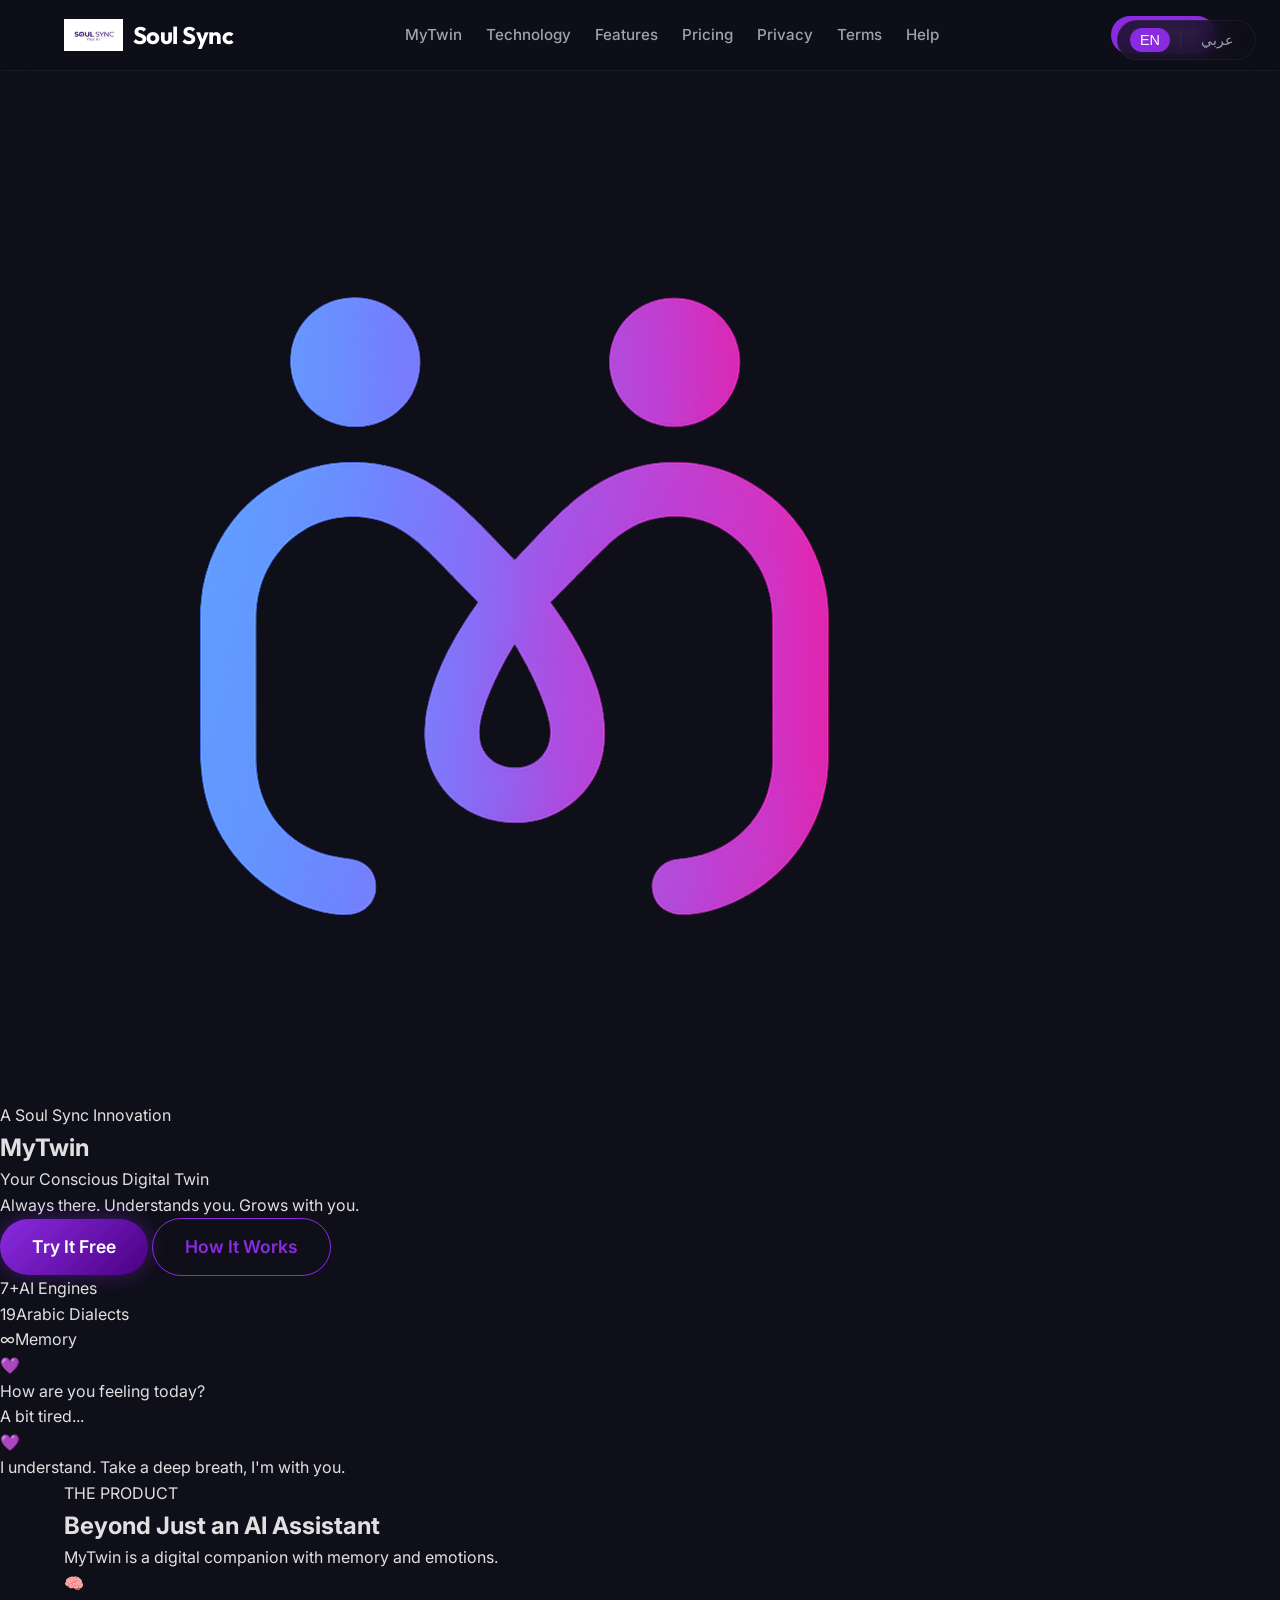
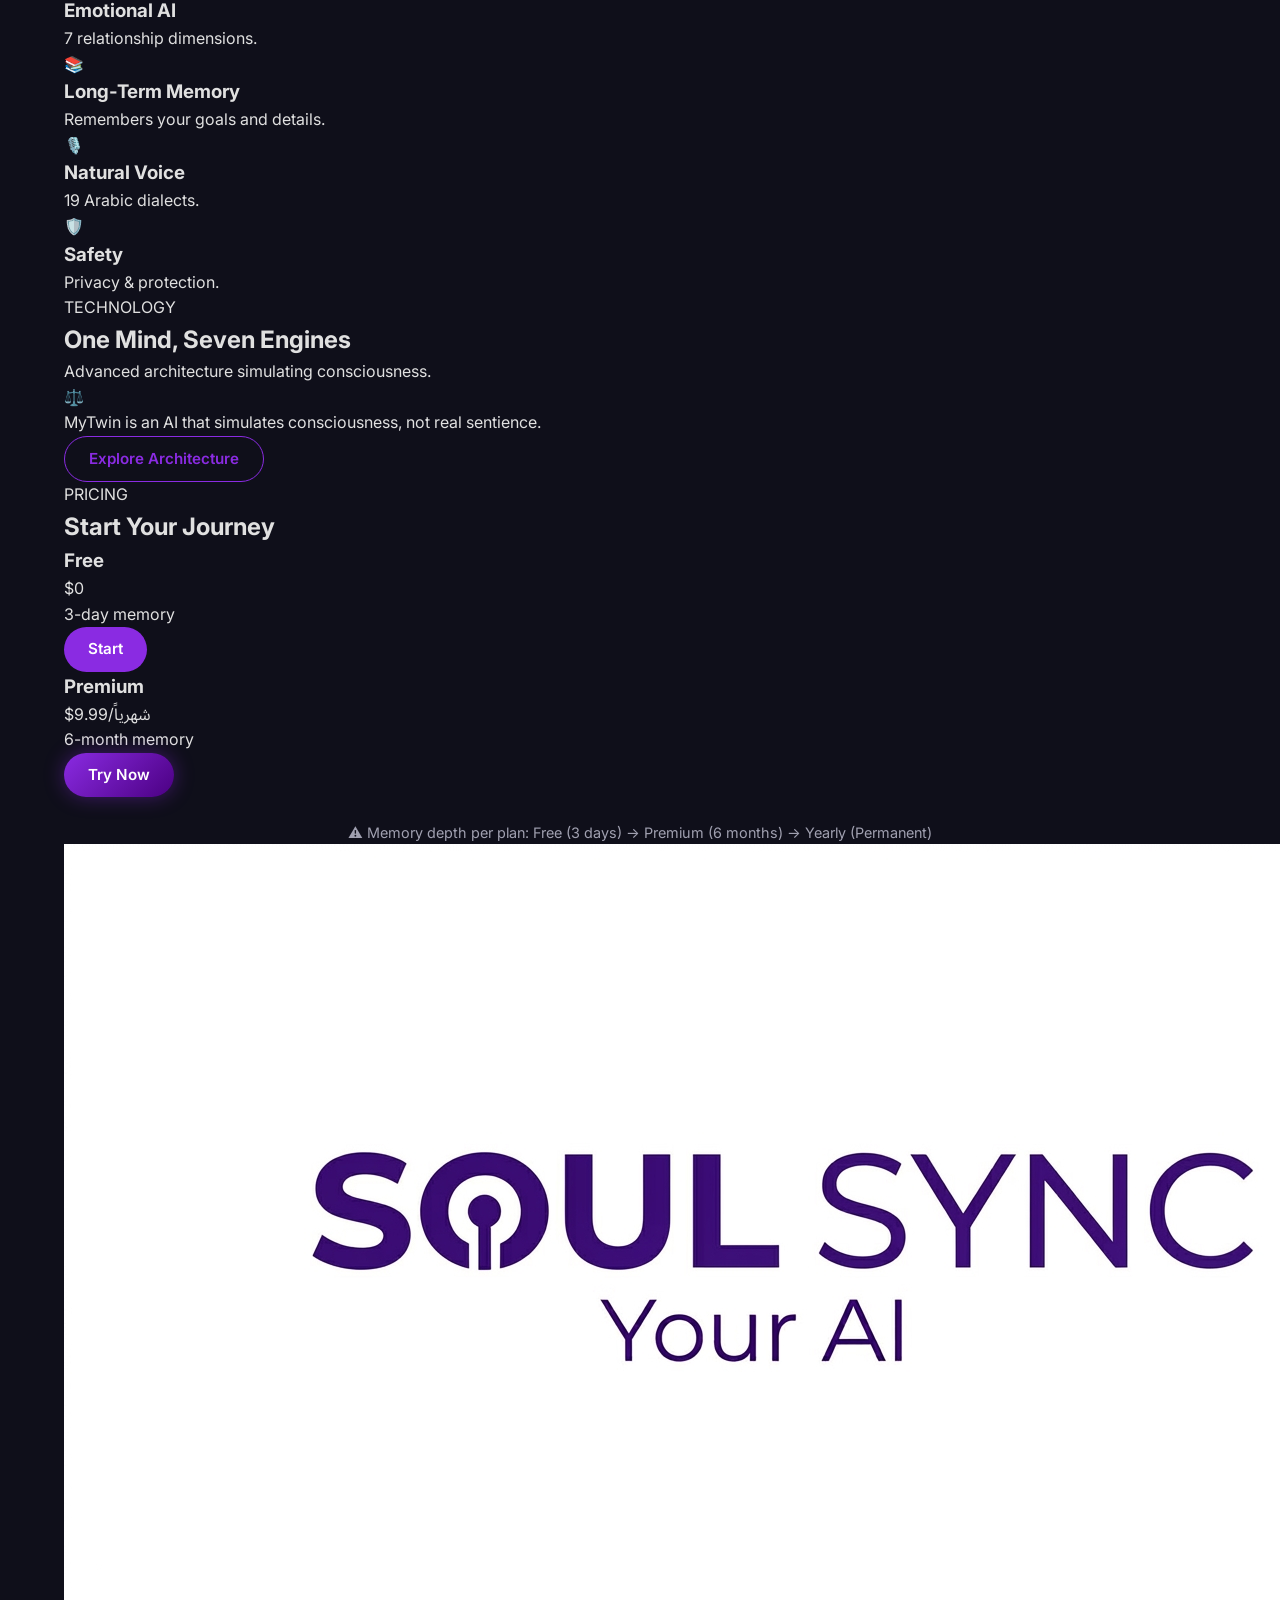
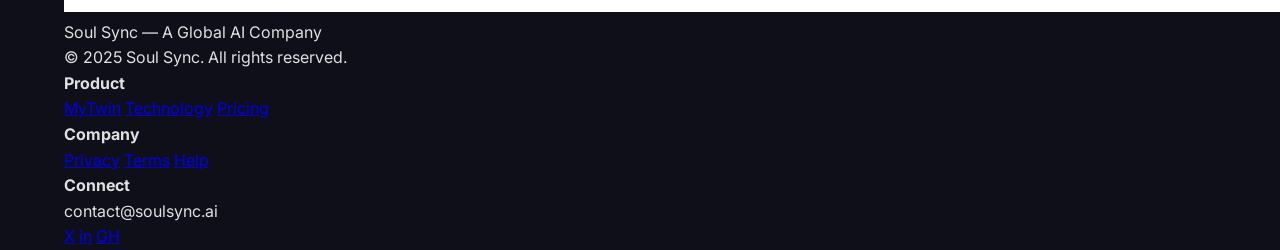
==== commit fd50e9ca: "Soul Sync.co v1" ====
--- a/index.html
+++ b/index.html
@@ -1,475 +1,226 @@
 <!DOCTYPE html>
-<html lang="ar" dir="rtl">
+<html lang="en" dir="ltr">
 <head>
   <meta charset="UTF-8">
-  <meta name="viewport" content="width=device-width, initial-scale=1.0">
-  <title data-ar="Soul Sync — MyTwin | توأمك الذكي" data-en="Soul Sync — MyTwin | Your Twin AI">Soul Sync — MyTwin | Your Twin AI</title>
-  <meta name="description" data-ar="Soul Sync تبني رفقاء رقميين يفهمونك وينمون معك. MyTwin: توأمك الذكي... معك دائماً" data-en="Soul Sync builds digital companions that understand you and grow with you. MyTwin: Your Twin AI... Always There" content="Soul Sync builds digital companions that understand you and grow with you. MyTwin: Your Twin AI... Always There">
-  <link rel="preconnect" href="https://fonts.googleapis.com">
-  <link rel="preconnect" href="https://fonts.gstatic.com" crossorigin>
-  <link href="https://fonts.googleapis.com/css2?family=Noto+Sans+Arabic:wght@300;400;500;600;700;800;900&family=Outfit:wght@300;400;500;600;700;800&family=Inter:wght@300;400;500;600;700;800&display=swap" rel="stylesheet">
-  <link rel="stylesheet" href="css/style.css">
-</head>
-<body>
-  <!-- Language Switch -->
-  <div class="lang-switch" id="langSwitch">
-    <button class="lang-btn active" data-lang="en">EN</button>
-    <span class="lang-divider">|</span>
-    <button class="lang-btn" data-lang="ar">عربي</button>
-  </div>
-
-  <nav class="navbar" id="navbar">
-    <div class="nav-container">
-      <a href="#" class="logo">
-        <img src="assets/soulsync-logo.png" alt="Soul Sync" class="logo-img">
-        <span class="logo-text">Soul Sync</span>
-      </a>
-      <div class="nav-links" id="navLinks">
-        <a href="#product" class="nav-link" data-ar="MyTwin" data-en="MyTwin">MyTwin</a>
-        <a href="#features" class="nav-link" data-ar="المميزات" data-en="Features">Features</a>
-        <a href="#consciousness" class="nav-link" data-ar="محاكاة الوعي" data-en="Simulated Consciousness">Simulated Consciousness</a>
-        <a href="#memory-layers" class="nav-link" data-ar="طبقات الذاكرة" data-en="Memory Layers">Memory Layers</a>
-        <a href="#pricing" class="nav-link" data-ar="الباقات" data-en="Pricing">Pricing</a>
-        <a href="#about" class="nav-link" data-ar="من نحن" data-en="About">About</a>
-        <a href="privacy.html" class="nav-link" data-ar="الخصوصية" data-en="Privacy">Privacy</a>
-        <a href="terms.html" class="nav-link" data-ar="الشروط" data-en="Terms">Terms</a>
-        <a href="help.html" class="nav-link" data-ar="المساعدة" data-en="Help">Help</a>
-      </div>
-      <div class="nav-actions">
-        <a href="#download" class="btn btn-primary btn-sm" data-ar="حمل التطبيق" data-en="Download">Download</a>
-        <button class="mobile-toggle" id="mobileToggle"><span></span><span></span><span></span></button>
-      </div>
-    </div>
-  </nav>
-
-  <section class="hero" id="hero">
-    <div class="hero-bg">
-      <div class="orb orb-1"></div>
-      <div class="orb orb-2"></div>
-      <div class="orb orb-3"></div>
-    </div>
-    <div class="hero-content">
-      <!-- App Logo -->
-      <div class="hero-app-logo">
-        <img src="assets/mytwin-logo.png" alt="MyTwin" class="app-logo-img">
-      </div>
-      <div class="hero-badge"><span class="pulse-dot"></span><span data-ar="الإصدار 1.0 متاح الآن على Google Play" data-en="v1.0 Now Available on Google Play">v1.0 Now Available on Google Play</span></div>
-      <h1 class="hero-title"><span class="gradient-text">MyTwin</span></h1>
-      <p class="hero-slogan" data-ar="توأمك الذكي... معك دائماً" data-en="Your Twin AI... Always There">Your Twin AI... Always There</p>
-      <p class="hero-company-slogan" data-ar="Soul Sync — Your AI" data-en="Soul Sync — Your AI">Soul Sync — Your AI</p>
-      <p class="hero-tagline" data-ar="معك دائماً. يفهمك. ينمى معك." data-en="Always there. Understands you. Grows with you.">Always there. Understands you. Grows with you.</p>
-      <div class="hero-cta">
-        <a href="#download" class="btn btn-glow btn-lg"><span data-ar="حمل من Google Play" data-en="Get it on Google Play">Get it on Google Play</span></a>
-        <a href="#features" class="btn btn-outline btn-lg"><span data-ar="اكتشف المميزات" data-en="Explore Features">Explore Features</span></a>
-      </div>
-      <div class="hero-stats">
-        <div class="stat"><span class="stat-num">+7</span><span class="stat-label" data-ar="محركات ذكاء اصطناعي" data-en="AI Engines">AI Engines</span></div>
-        <div class="stat-divider"></div>
-        <div class="stat"><span class="stat-num">19</span><span class="stat-label" data-ar="لهجة عربية" data-en="Arabic Dialects">Arabic Dialects</span></div>
-        <div class="stat-divider"></div>
-        <div class="stat"><span class="stat-num">∞</span><span class="stat-label" data-ar="ذكريات" data-en="Memories">Memories</span></div>
-      </div>
-    </div>
-    <div class="hero-visual">
-      <div class="phone-mockup">
-        <div class="phone-screen">
-          <div class="chat-bubble chat-left"><div class="chat-avatar">💜</div><div class="chat-text" data-ar="مرحباً! أنا توأمك. كيف كان يومك؟" data-en="Hi! I'm your twin. How was your day?">Hi! I'm your twin. How was your day?</div></div>
-          <div class="chat-bubble chat-right"><div class="chat-text" data-ar="مرهق شوية من الشغل..." data-en="A bit tired from work...">A bit tired from work...</div></div>
-          <div class="chat-bubble chat-left"><div class="chat-avatar">💜</div><div class="chat-text" data-ar="أتذكر أنك قلت لي الأسبوع الماضي أنك تضغط على نفسك. خذ نفساً عميقاً 🌬️" data-en="I remember you told me last week you're pushing too hard. Take a deep breath 🌬️">I remember you told me last week you're pushing too hard. Take a deep breath 🌬️</div></div>
-          <div class="typing-indicator"><span></span><span></span><span></span></div>
-        </div>
-      </div>
-    </div>
-  </section>
-
-  <section class="product" id="product">
-    <div class="container">
-      <div class="section-header">
-        <span class="section-badge" data-ar="المنتج" data-en="THE PRODUCT">THE PRODUCT</span>
-        <h2 class="section-title" data-ar="ليس مجرد مساعد ذكي" data-en="More Than Just an AI Assistant">More Than Just an AI Assistant</h2>
-        <p class="section-desc" data-ar="MyTwin يدمج بين قدرات المساعد الشخصي والذكاء العاطفي العميق." data-en="MyTwin merges personal assistant capabilities with deep emotional intelligence.">MyTwin merges personal assistant capabilities with deep emotional intelligence.</p>
-      </div>
-      <div class="product-grid">
-        <div class="product-card product-main">
-          <div class="product-icon">🧠</div>
-          <h3 data-ar="ذكاء عاطفي حقيقي" data-en="True Emotional Intelligence">True Emotional Intelligence</h3>
-          <p data-ar="7 أبعاد للعلاقة: الثقة، المودة، الفكاهة، التعاطف، الدعم، الانفتاح، والتعلق." data-en="7 relationship dimensions: Trust, Affection, Humor, Empathy, Support, Openness, and Attachment.">7 relationship dimensions: Trust, Affection, Humor, Empathy, Support, Openness, and Attachment.</p>
-        </div>
-        <div class="product-card">
-          <div class="product-icon">📚</div>
-          <h3 data-ar="ذاكرة طويلة المدى" data-en="Long-Term Memory">Long-Term Memory</h3>
-          <p data-ar="يُخزن ذكرياتك ويسترجعها. يتذكر أهدافك ومخاوفك." data-en="Stores and retrieves your memories. Remembers your goals and fears.">Stores and retrieves your memories. Remembers your goals and fears.</p>
-        </div>
-        <div class="product-card">
-          <div class="product-icon">🎙️</div>
-          <h3 data-ar="صوت طبيعي" data-en="Natural Voice">Natural Voice</h3>
-          <p data-ar="19 لهجة عربية + إنجليزي. يتحدث بصوت بشري طبيعي." data-en="19 Arabic dialects + English. Speaks in a natural human voice.">19 Arabic dialects + English. Speaks in a natural human voice.</p>
-        </div>
-        <div class="product-card">
-          <div class="product-icon">🌙</div>
-          <h3 data-ar="وعي استباقي" data-en="Proactive Awareness">Proactive Awareness</h3>
-          <p data-ar="يُرسل رسائل تلقائية: تذكير، دعم، تهنئة." data-en="Sends automatic messages: reminders, support, congratulations.">Sends automatic messages: reminders, support, congratulations.</p>
-        </div>
-        <div class="product-card">
-          <div class="product-icon">🔮</div>
-          <h3 data-ar="تفسير الأحلام" data-en="Dream Interpretation">Dream Interpretation</h3>
-          <p data-ar="حلل أحلامك بالذكاء الاصطناعي." data-en="Analyze your dreams with AI.">Analyze your dreams with AI.</p>
-        </div>
-        <div class="product-card">
-          <div class="product-icon">🏠</div>
-          <h3 data-ar="منزل ذكي" data-en="Smart Home">Smart Home</h3>
-          <p data-ar="يتحكم بالإضاءة والأجهزة عبر Home Assistant." data-en="Controls lights and devices via Home Assistant.">Controls lights and devices via Home Assistant.</p>
-        </div>
-      </div>
-    </div>
-  </section>
-
-  <section class="features" id="features">
-    <div class="container">
-      <div class="section-header">
-        <span class="section-badge" data-ar="المميزات" data-en="FEATURES">FEATURES</span>
-        <h2 class="section-title" data-ar="7 محركات. هدف واحد." data-en="7 AI Engines. One Goal.">7 AI Engines. One Goal.</h2>
-      </div>
-      <div class="features-showcase">
-        <div class="feature-tabs">
-          <button class="feature-tab active" data-tab="brain"><span>🧠</span> Twin Brain</button>
-          <button class="feature-tab" data-tab="emotion"><span>💜</span> Emotional Engine</button>
-          <button class="feature-tab" data-tab="memory"><span>📚</span> Memory Graph</button>
-          <button class="feature-tab" data-tab="safety"><span>🛡️</span> Safety Engine</button>
-        </div>
-        <div class="feature-content active" id="brain">
-          <div class="feature-text">
-            <h3 data-ar="قائد الأوركسترا" data-en="The Orchestra Conductor">The Orchestra Conductor</h3>
-            <p data-ar="يُنسق بين جميع المحركات السبعة لإنتاج الرد النهائي. يُحلل السياق، يختار النموذج الأنسب." data-en="Coordinates all 7 engines to produce the final response. Analyzes context, selects the best model.">Coordinates all 7 engines to produce the final response. Analyzes context, selects the best model.</p>
-            <ul class="feature-list">
-              <li data-ar="توزيع ذكي بين Gemini, Groq, OpenRouter" data-en="Smart routing between Gemini, Groq, OpenRouter">Smart routing between Gemini, Groq, OpenRouter</li>
-              <li data-ar="تقليل التكاليف بنسبة 70%" data-en="70% cost reduction">70% cost reduction</li>
-              <li data-ar="استجابة أقل من 2 ثانية" data-en="Under 2-second response">Under 2-second response</li>
-            </ul>
-          </div>
-        </div>
-        <div class="feature-content" id="emotion">
-          <div class="feature-text">
-            <h3 data-ar="الذكاء العاطفي العميق" data-en="Deep Emotional Intelligence">Deep Emotional Intelligence</h3>
-            <p data-ar="يُحلل نصوصك ويستخرج المشاعر المعقدة. يفهم التناقضات والطبقات." data-en="Analyzes your texts and extracts complex emotions. Understands contradictions and layers.">Analyzes your texts and extracts complex emotions. Understands contradictions and layers.</p>
-            <ul class="feature-list">
-              <li data-ar="تحليل 7 أبعاد عاطفية" data-en="7 emotional dimension analysis">7 emotional dimension analysis</li>
-              <li data-ar="اكتشاف التحولات المزاجية" data-en="Mood shift detection">Mood shift detection</li>
-              <li data-ar="تكييف الرد حسب حالتك" data-en="Response tailored to your state">Response tailored to your state</li>
-            </ul>
-          </div>
-        </div>
-        <div class="feature-content" id="memory">
-          <div class="feature-text">
-            <h3 data-ar="ذاكرة لا تُنسى" data-en="Unforgettable Memory">Unforgettable Memory</h3>
-            <p data-ar="يُخزن ذكرياتك في رسم بياني معرفي. كل محادثة تُضيف طبقة جديدة." data-en="Stores your memories in a knowledge graph. Every conversation adds a new layer.">Stores your memories in a knowledge graph. Every conversation adds a new layer.</p>
-            <ul class="feature-list">
-              <li data-ar="استرجاع سياقي ذكي" data-en="Contextual smart retrieval">Contextual smart retrieval</li>
-              <li data-ar="تذكر التفاصيل الصغيرة" data-en="Remembers small details">Remembers small details</li>
-              <li data-ar="ربط الأحداث عبر الزمن" data-en="Connects events across time">Connects events across time</li>
-            </ul>
-          </div>
-        </div>
-        <div class="feature-content" id="safety">
-          <div class="feature-text">
-            <h3 data-ar="جدار الأمان" data-en="Safety Wall">Safety Wall</h3>
-            <p data-ar="فلترة الكلمات الخطيرة، اكتشاف الأزمات، تنظيف المدخلات." data-en="Filters dangerous words, detects crises, sanitizes inputs.">Filters dangerous words, detects crises, sanitizes inputs.</p>
-            <ul class="feature-list">
-              <li data-ar="اكتشاف الأزمات النفسية" data-en="Mental health crisis detection">Mental health crisis detection</li>
-              <li data-ar="إحالة للدعم المهني" data-en="Referral to professional support">Referral to professional support</li>
-              <li data-ar="حماية من المحتوى الضار" data-en="Protection from harmful content">Protection from harmful content</li>
-            </ul>
-          </div>
-        </div>
-      </div>
-    </div>
-  </section>
-
-  <section class="consciousness" id="consciousness">
-    <div class="container">
-      <div class="section-header">
-        <span class="section-badge" data-ar="محاكاة الوعي" data-en="SIMULATED CONSCIOUSNESS">SIMULATED CONSCIOUSNESS</span>
-        <h2 class="section-title" data-ar="محاكاة للوعي — ليس وعياً حقيقياً" data-en="Simulated Consciousness — Not Real Awareness">Simulated Consciousness — Not Real Awareness</h2>
-        <p class="section-desc" data-ar="MyTwin يُحاكي الوعي من خلال +7 محركات ذكاء اصطناعي متخصصة. هذا الوعي مُبرمج ومحاكى — ليس كائناً حياً أو وعياً حقيقياً." data-en="MyTwin simulates consciousness through 7+ specialized AI engines. This consciousness is programmed and simulated — not a living being or real awareness.">MyTwin simulates consciousness through 7+ specialized AI engines. This consciousness is programmed and simulated — not a living being or real awareness.</p>
-      </div>
-      <div class="consciousness-warning">
-        <div class="warning-icon">⚖️</div>
-        <p data-ar="تنبيه قانوني: MyTwin هو تطبيق ذكاء اصطناعي يُحاكي الوعي والتفاعل الإنساني. لا يمتلك مشاعر حقيقية أو وعي ذاتي. للأغراض الترفيهية والداعمة فقط." data-en="Legal Notice: MyTwin is an AI application that simulates consciousness and human interaction. It does not possess real emotions or self-awareness. For entertainment and supportive purposes only.">Legal Notice: MyTwin is an AI application that simulates consciousness and human interaction. It does not possess real emotions or self-awareness. For entertainment and supportive purposes only.</p>
-      </div>
-      <div class="layers-timeline">
-        <div class="layer">
-          <div class="layer-ring"><div class="layer-core"></div></div>
-          <div class="layer-info">
-            <h4 data-ar="المحرك 1 — Twin Brain" data-en="Engine 1 — Twin Brain">Engine 1 — Twin Brain</h4>
-            <span class="layer-tier" data-ar="قائد الأوركسترا" data-en="Orchestrator">Orchestrator</span>
-            <p data-ar="يُنسق بين جميع المحركات ويختار النموذج الأنسب لكل مهمة." data-en="Coordinates all engines and selects the best model for each task.">Coordinates all engines and selects the best model for each task.</p>
-          </div>
-        </div>
-        <div class="layer-connector"></div>
-        <div class="layer">
-          <div class="layer-ring"><div class="layer-core"></div><div class="layer-orb"></div></div>
-          <div class="layer-info">
-            <h4 data-ar="المحرك 2 — Emotional Engine" data-en="Engine 2 — Emotional Engine">Engine 2 — Emotional Engine</h4>
-            <span class="layer-tier" data-ar="الذكاء العاطفي" data-en="Emotional Intelligence">Emotional Intelligence</span>
-            <p data-ar="يُحلل مشاعرك ويستخرج الطبقات العاطفية المعقدة من نصوصك." data-en="Analyzes your emotions and extracts complex emotional layers from your texts.">Analyzes your emotions and extracts complex emotional layers from your texts.</p>
-          </div>
-        </div>
-        <div class="layer-connector"></div>
-        <div class="layer">
-          <div class="layer-ring"><div class="layer-core"></div><div class="layer-orb"></div><div class="layer-orb"></div></div>
-          <div class="layer-info">
-            <h4 data-ar="المحرك 3 — Memory Graph" data-en="Engine 3 — Memory Graph">Engine 3 — Memory Graph</h4>
-            <span class="layer-tier" data-ar="الذاكرة المعرفية" data-en="Knowledge Memory">Knowledge Memory</span>
-            <p data-ar="يُخزن ذكرياتك في رسم بياني ويربط الأحداث عبر الزمن." data-en="Stores your memories in a graph and connects events across time.">Stores your memories in a graph and connects events across time.</p>
-          </div>
-        </div>
-        <div class="layer-connector"></div>
-        <div class="layer">
-          <div class="layer-ring"><div class="layer-core"></div><div class="layer-orb"></div><div class="layer-orb"></div><div class="layer-orb"></div></div>
-          <div class="layer-info">
-            <h4 data-ar="المحرك 4 — Safety Engine" data-en="Engine 4 — Safety Engine">Engine 4 — Safety Engine</h4>
-            <span class="layer-tier" data-ar="الحماية" data-en="Protection">Protection</span>
-            <p data-ar="فلترة المحتوى الخطير واكتشاف الأزمات النفسية." data-en="Filters dangerous content and detects mental health crises.">Filters dangerous content and detects mental health crises.</p>
-          </div>
-        </div>
-        <div class="layer-connector"></div>
-        <div class="layer">
-          <div class="layer-ring"><div class="layer-core"></div><div class="layer-orb"></div><div class="layer-orb"></div><div class="layer-orb"></div><div class="layer-orb"></div></div>
-          <div class="layer-info">
-            <h4 data-ar="المحرك 5 — Proactive Engine" data-en="Engine 5 — Proactive Engine">Engine 5 — Proactive Engine</h4>
-            <span class="layer-tier" data-ar="الوعي الاستباقي" data-en="Proactive Awareness">Proactive Awareness</span>
-            <p data-ar="يُرسل رسائل تلقائية بناءً على سياق حياتك وروتينك." data-en="Sends automatic messages based on your life context and routine.">Sends automatic messages based on your life context and routine.</p>
-          </div>
-        </div>
-        <div class="layer-connector"></div>
-        <div class="layer">
-          <div class="layer-ring"><div class="layer-core"></div><div class="layer-orb"></div><div class="layer-orb"></div><div class="layer-orb"></div><div class="layer-orb"></div><div class="layer-orb"></div></div>
-          <div class="layer-info">
-            <h4 data-ar="المحرك 6 — Dream Analyzer" data-en="Engine 6 — Dream Analyzer">Engine 6 — Dream Analyzer</h4>
-            <span class="layer-tier" data-ar="تفسير الأحلام" data-en="Dream Analysis">Dream Analysis</span>
-            <p data-ar="يحلل أحلامك ويربطها بذكرياتك ومشاعرك الحالية." data-en="Analyzes your dreams and connects them to your memories and current emotions.">Analyzes your dreams and connects them to your memories and current emotions.</p>
-          </div>
-        </div>
-        <div class="layer-connector"></div>
-        <div class="layer">
-          <div class="layer-ring active"><div class="layer-core"></div><div class="layer-orb"></div><div class="layer-orb"></div><div class="layer-orb"></div><div class="layer-orb"></div><div class="layer-orb"></div><div class="layer-orb"></div></div>
-          <div class="layer-info">
-            <h4 data-ar="المحرك 7 — Voice Engine" data-en="Engine 7 — Voice Engine">Engine 7 — Voice Engine</h4>
-            <span class="layer-tier" data-ar="الصوت الطبيعي" data-en="Natural Voice">Natural Voice</span>
-            <p data-ar="يتحدث بصوت بشري طبيعي مع دعم 19 لهجة عربية." data-en="Speaks in a natural human voice supporting 19 Arabic dialects.">Speaks in a natural human voice supporting 19 Arabic dialects.</p>
-          </div>
-        </div>
-      </div>
-    </div>
-  </section>
-
-  <section class="memory-layers" id="memory-layers">
-    <div class="container">
-      <div class="section-header">
-        <span class="section-badge" data-ar="طبقات الذاكرة" data-en="MEMORY LAYERS">MEMORY LAYERS</span>
-        <h2 class="section-title" data-ar="كيف تعمل ذاكرة MyTwin" data-en="How MyTwin Memory Works">How MyTwin Memory Works</h2>
-        <p class="section-desc" data-ar="نظام ذاكرة متعدد الطبقات يحاكي طريقة تخزين الدماغ البشري للذكريات." data-en="A multi-layered memory system that mimics how the human brain stores memories.">A multi-layered memory system that mimics how the human brain stores memories.</p>
-      </div>
-      <div class="memory-diagram">
-        <div class="memory-layer-card">
-          <div class="memory-icon">⚡</div>
-          <h4 data-ar="الذاكرة الفورية" data-en="Immediate Memory">Immediate Memory</h4>
-          <p data-ar="تخزن آخر 3-5 رسائل للرد السريع والسياق المباشر." data-en="Stores last 3-5 messages for quick response and immediate context.">Stores last 3-5 messages for quick response and immediate context.</p>
-          <span class="memory-duration" data-ar="المدة: ثوانٍ" data-en="Duration: Seconds">Duration: Seconds</span>
-        </div>
-        <div class="memory-arrow">↓</div>
-        <div class="memory-layer-card">
-          <div class="memory-icon">📅</div>
-          <h4 data-ar="الذاكرة قصيرة المدى" data-en="Short-Term Memory">Short-Term Memory</h4>
-          <p data-ar="تخزن محادثات اليوم والمواضيع الحالية التي تتحدث عنها." data-en="Stores today's conversations and current topics you're discussing.">Stores today's conversations and current topics you're discussing.</p>
-          <span class="memory-duration" data-ar="المدة: 1-3 أيام" data-en="Duration: 1-3 Days">Duration: 1-3 Days</span>
-        </div>
-        <div class="memory-arrow">↓</div>
-        <div class="memory-layer-card">
-          <div class="memory-icon">📚</div>
-          <h4 data-ar="الذاكرة متوسطة المدى" data-en="Medium-Term Memory">Medium-Term Memory</h4>
-          <p data-ar="تخزن الأحداث المهمة والمواضيع المتكررة خلال الأسابيع الماضية." data-en="Stores important events and recurring topics from recent weeks.">Stores important events and recurring topics from recent weeks.</p>
-          <span class="memory-duration" data-ar="المدة: 1-6 أشهر" data-en="Duration: 1-6 Months">Duration: 1-6 Months</span>
-        </div>
-        <div class="memory-arrow">↓</div>
-        <div class="memory-layer-card highlight">
-          <div class="memory-icon">💎</div>
-          <h4 data-ar="الذاكرة طويلة المدى" data-en="Long-Term Memory">Long-Term Memory</h4>
-          <p data-ar="تخزن الذكريات العميقة، القيم، الأهداف، والتجارب المؤثرة في حياتك." data-en="Stores deep memories, values, goals, and impactful life experiences.">Stores deep memories, values, goals, and impactful life experiences.</p>
-          <span class="memory-duration" data-ar="المدة: دائمة" data-en="Duration: Permanent">Duration: Permanent</span>
-        </div>
-      </div>
-      <div class="memory-note">
-        <p data-ar="⚠️ كل باقة تُحدد عمق الذاكرة: Free (3 أيام) → Premium (6 أشهر) → Yearly (دائمة)" data-en="⚠️ Each plan determines memory depth: Free (3 days) → Premium (6 months) → Yearly (Permanent)">⚠️ Each plan determines memory depth: Free (3 days) → Premium (6 months) → Yearly (Permanent)</p>
-      </div>
-    </div>
-  </section>
-
-  <section class="pricing" id="pricing">
-    <div class="container">
-      <div class="section-header">
-        <span class="section-badge" data-ar="الباقات" data-en="PRICING">PRICING</span>
-        <h2 class="section-title" data-ar="اختر باقتك" data-en="Choose Your Plan">Choose Your Plan</h2>
-      </div>
-      <div class="pricing-grid">
-        <div class="pricing-card">
-          <div class="pricing-header">
-            <h3>Free</h3>
-            <div class="pricing-price"><span class="currency">$</span><span class="amount">0</span><span class="period" data-ar="/شهر" data-en="/month">/month</span></div>
-            <p class="pricing-tagline" data-ar="ابدأ رحلتك مع توأمك" data-en="Start your journey with your twin">Start your journey with your twin</p>
-          </div>
-          <div class="consciousness-mini">
-            <div class="mini-bar"><div style="width:20%"></div></div>
-            <span data-ar="3 محركات AI + ذاكرة قصيرة" data-en="3 AI Engines + Short Memory">3 AI Engines + Short Memory</span>
-          </div>
-          <ul class="pricing-features">
-            <li data-ar="15 رسالة يومياً" data-en="15 messages per day">15 messages per day</li>
-            <li data-ar="ذاكرة 3 أيام" data-en="3-day memory">3-day memory</li>
-            <li data-ar="عربي وإنجليزي" data-en="Arabic & English">Arabic & English</li>
-            <li data-ar="3 من 7 محركات" data-en="3 of 7 AI Engines">3 of 7 AI Engines</li>
-          </ul>
-          <a href="#" class="btn btn-outline btn-block" data-ar="ابدأ مجاناً" data-en="Start Free">Start Free</a>
-        </div>
-        <div class="pricing-card featured">
-          <div class="pricing-badge" data-ar="الأكثر شيوعاً" data-en="MOST POPULAR">MOST POPULAR</div>
-          <div class="pricing-header">
-            <h3>Premium</h3>
-            <div class="pricing-price"><span class="currency">$</span><span class="amount">19</span><span class="period" data-ar="/شهر" data-en="/month">/month</span></div>
-            <p class="pricing-tagline" data-ar="وعي مُحاكى يرافقك" data-en="Simulated consciousness accompanies you">Simulated consciousness accompanies you</p>
-          </div>
-          <div class="consciousness-mini">
-            <div class="mini-bar"><div style="width:70%"></div></div>
-            <span data-ar="5 محركات AI + ذاكرة متوسطة" data-en="5 AI Engines + Medium Memory">5 AI Engines + Medium Memory</span>
-          </div>
-          <ul class="pricing-features">
-            <li data-ar="150 رسالة يومياً" data-en="150 messages per day">150 messages per day</li>
-            <li data-ar="ذاكرة 6 أشهر" data-en="6-month memory">6-month memory</li>
-            <li data-ar="تحليل أحلام" data-en="Dream analysis">Dream analysis</li>
-            <li data-ar="تدريب حياتي" data-en="Life coaching">Life coaching</li>
-            <li data-ar="5 من 7 محركات" data-en="5 of 7 AI Engines">5 of 7 AI Engines</li>
-            <li data-ar="تجربة مجانية 5 أيام" data-en="5-day free trial">5-day free trial</li>
-          </ul>
-          <a href="#" class="btn btn-glow btn-block" data-ar="ابدأ التجربة المجانية" data-en="Start Free Trial">Start Free Trial</a>
-        </div>
-        <div class="pricing-card">
-          <div class="pricing-header">
-            <h3>Yearly</h3>
-            <div class="pricing-price"><span class="currency">$</span><span class="amount">199</span><span class="period" data-ar="/سنة" data-en="/year">/year</span></div>
-            <p class="pricing-tagline" data-ar="أعمق محاكاة للوعي" data-en="Deepest consciousness simulation">Deepest consciousness simulation</p>
-          </div>
-          <div class="consciousness-mini">
-            <div class="mini-bar"><div style="width:100%"></div></div>
-            <span data-ar="7 محركات AI + ذاكرة دائمة" data-en="7 AI Engines + Permanent Memory">7 AI Engines + Permanent Memory</span>
-          </div>
-          <ul class="pricing-features">
-            <li data-ar="رسائل غير محدودة" data-en="Unlimited messages">Unlimited messages</li>
-            <li data-ar="ذاكرة دائمة" data-en="Permanent memory">Permanent memory</li>
-            <li data-ar="وعي استباقي" data-en="Proactive awareness">Proactive awareness</li>
-            <li data-ar="دعم VIP" data-en="VIP support">VIP support</li>
-            <li data-ar="أقصى سرعة" data-en="Maximum speed">Maximum speed</li>
-            <li data-ar="تجربة مجانية 14 يوم" data-en="14-day free trial">14-day free trial</li>
-          </ul>
-          <a href="#" class="btn btn-primary btn-block" data-ar="احصل على كل المحركات" data-en="Get All Engines">Get All Engines</a>
-        </div>
-      </div>
-      <div class="pricing-note">
-        <p data-ar="يمكنك الإلغاء في أي وقت. لا يوجد التزام." data-en="Cancel anytime. No commitment.">Cancel anytime. No commitment.</p>
-      </div>
-    </div>
-  </section>
-
-  <section class="about" id="about">
-    <div class="container">
-      <div class="about-grid">
-        <div class="about-visual">
-          <div class="about-card">
-            <div class="about-icon">💜</div>
-            <h4 data-ar="رؤيتنا" data-en="Our Vision">Our Vision</h4>
-            <p data-ar="أن نجعل الذكاء الاصطناعي رفيقاً حقيقياً — لا مجرد أداة." data-en="To make AI a true companion — not just a tool.">To make AI a true companion — not just a tool.</p>
-          </div>
-          <div class="about-card">
-            <div class="about-icon">🚀</div>
-            <h4 data-ar="مهمتنا" data-en="Our Mission">Our Mission</h4>
-            <p data-ar="بناء رفقاء رقميين يفهمون الإنسان وينمون معه." data-en="Building digital companions that understand humans and grow with them.">Building digital companions that understand humans and grow with them.</p>
-          </div>
-        </div>
-        <div class="about-content">
-          <img src="assets/soulsync-logo.png" alt="Soul Sync" class="about-logo">
-          <span class="section-badge" data-ar="من نحن" data-en="ABOUT US">ABOUT US</span>
-          <h2 class="section-title">Soul Sync Ltd.</h2>
-          <p class="hero-company-slogan about-slogan">Your AI</p>
-          <p class="about-text" data-ar="شركة ناشئة في مجال الذكاء الاصطناعي، تهدف إلى دمج الذكاء الاصطناعي في الحياة اليومية بشكل أصدق وأعمق. نبني MyTwin — توأمك الذكي الذي يُحاكي الوعي ويفهمك." data-en="An AI startup aiming to integrate artificial intelligence into daily life in a truer and deeper way. We build MyTwin — your AI twin that simulates consciousness and understands you.">An AI startup aiming to integrate artificial intelligence into daily life in a truer and deeper way. We build MyTwin — your AI twin that simulates consciousness and understands you.</p>
-          <div class="about-stats">
-            <div class="about-stat"><span class="about-stat-num">+7</span><span class="about-stat-label" data-ar="محركات ذكاء اصطناعي" data-en="AI Engines">AI Engines</span></div>
-            <div class="about-stat"><span class="about-stat-num">19</span><span class="about-stat-label" data-ar="لهجة عربية" data-en="Arabic Dialects">Arabic Dialects</span></div>
-            <div class="about-stat"><span class="about-stat-num">7</span><span class="about-stat-label" data-ar="أبعاد علاقة" data-en="Relationship Dimensions">Relationship Dimensions</span></div>
-          </div>
-          <div class="about-powered">
-            <span data-ar="مدعوم من:" data-en="Powered by:">Powered by:</span>
-            <div class="tech-badges">
-              <span class="tech-badge">Gemini</span>
-              <span class="tech-badge">Groq</span>
-              <span class="tech-badge">OpenRouter</span>
-              <span class="tech-badge">Supabase</span>
-            </div>
-          </div>
-        </div>
-      </div>
-    </div>
-  </section>
-
-  <section class="download" id="download">
-    <div class="container">
-      <div class="download-content">
-        <img src="assets/mytwin-logo.png" alt="MyTwin" class="download-logo">
-        <h2 class="download-title" data-ar="ابدأ رحلتك الآن" data-en="Start Your Journey Now">Start Your Journey Now</h2>
-        <p class="download-desc" data-ar="حمل MyTwin مجاناً واكتشف ما يعنيه أن يكون لديك توأم يفهمك." data-en="Download MyTwin for free and discover what it means to have a twin that understands you.">Download MyTwin for free and discover what it means to have a twin that understands you.</p>
-        <p class="download-slogan" data-ar="Your Twin AI... معك دائماً" data-en="Your Twin AI... Always There">Your Twin AI... Always There</p>
-        <div class="download-buttons">
-          <a href="#" class="btn btn-store">
-            <svg viewBox="0 0 24 24" fill="currentColor"><path d="M3 20.5V3.5C3 2.91 3.34 2.39 3.84 2.15L13.69 12L3.84 21.85C3.34 21.6 3 21.09 3 20.5ZM16.81 15.12L6.05 21.34L14.54 12.85L16.81 15.12ZM20.16 10.81C20.5 11.08 20.75 11.5 20.75 12C20.75 12.5 20.5 12.92 20.16 13.19L17.89 14.5L15.39 12L17.89 9.5L20.16 10.81ZM6.05 2.66L16.81 8.88L14.54 11.15L6.05 2.66Z"/></svg>
-            <div><span class="store-label">GET IT ON</span><span class="store-name">Google Play</span></div>
-          </a>
-        </div>
-        <p class="download-note" data-ar="قريباً على App Store" data-en="Coming soon to App Store">Coming soon to App Store</p>
-      </div>
-    </div>
-  </section>
-
-  <footer class="footer">
-    <div class="container">
-      <div class="footer-grid">
-        <div class="footer-brand">
-          <img src="assets/soulsync-logo.png" alt="Soul Sync" class="footer-logo-img">
-          <span class="logo-text">Soul Sync</span>
-          <p class="footer-desc" data-ar="نبني رفقاء رقميين يفهمون الإنسان وينمون معه." data-en="We build digital companions that understand humans and grow with them.">We build digital companions that understand humans and grow with them.</p>
-          <p class="footer-slogan">Your AI</p>
-        </div>
-        <div class="footer-links">
-          <h4 data-ar="المنتج" data-en="Product">Product</h4>
-          <a href="#features" data-ar="المميزات" data-en="Features">Features</a>
-          <a href="#pricing" data-ar="الباقات" data-en="Pricing">Pricing</a>
-          <a href="#download" data-ar="التحميل" data-en="Download">Download</a>
-        </div>
-        <div class="footer-links">
-          <h4 data-ar="الشركة" data-en="Company">Company</h4>
-          <a href="#about" data-ar="من نحن" data-en="About">About</a>
-          <a href="privacy.html" data-ar="الخصوصية" data-en="Privacy">Privacy</a>
-          <a href="terms.html" data-ar="الشروط" data-en="Terms">Terms</a>
-        </div>
-        <div class="footer-links">
-          <h4 data-ar="الدعم" data-en="Support">Support</h4>
-          <a href="help.html" data-ar="المساعدة" data-en="Help">Help</a>
-          <a href="mailto:support@mytwin.app">support@mytwin.app</a>
-        </div>
-      </div>
-      <div class="footer-bottom">
-        <p>© 2026 Soul Sync Ltd. <span data-ar="جميع الحقوق محفوظة." data-en="All rights reserved.">All rights reserved.</span></p>
-        <p class="footer-disclaimer" data-ar="MyTwin ليس طبيباً أو معالجاً نفسياً. للأغراض الترفيهية والداعمة فقط. الوعي مُحاكى — ليس وعياً حقيقياً." data-en="MyTwin is not a doctor or therapist. For entertainment and supportive purposes only. Consciousness is simulated — not real awareness.">MyTwin is not a doctor or therapist. For entertainment and supportive purposes only. Consciousness is simulated — not real awareness.</p>
-      </div>
-    </div>
-  </footer>
-
-  <script src="js/main.js"></script>
-</body>
-</html>+    <meta name="viewport" content="width=device-width, initial-scale=1.0">
+      <title>Soul Sync — MyTwin: Your Conscious AI Companion</title>
+        <meta name="description" content="Soul Sync builds digital companions that understand, remember, and grow with you. MyTwin is your conscious AI twin — always there.">
+          <link rel="preconnect" href="https://fonts.googleapis.com">
+            <link rel="preconnect" href="https://fonts.gstatic.com" crossorigin>
+              <link href="https://fonts.googleapis.com/css2?family=Inter:wght@300;400;500;600;700;800;900&family=Outfit:wght@300;400;500;600;700;800&family=Noto+Sans+Arabic:wght@300;400;500;600;700;800;900&display=swap" rel="stylesheet">
+                <style>
+                    * { margin: 0; padding: 0; box-sizing: border-box; }
+                        :root {
+                              --primary: #8a2be2; --primary-dark: #6a1bb5; --secondary: #0f0f1a; --surface: #1a1a2e;
+                                    --text: #e0e0e0; --text-muted: #a0a0b0; --white: #ffffff;
+                                          --gradient: linear-gradient(135deg, #8a2be2, #4b0082);
+                                                --glass-bg: rgba(255,255,255,0.03); --border: rgba(255,255,255,0.05);
+                                                      --shadow: 0 8px 32px rgba(0,0,0,0.4); --radius: 16px; --transition: all 0.3s ease;
+                                                          }
+                                                              body { font-family: 'Inter','Noto Sans Arabic',sans-serif; background: var(--secondary); color: var(--text); line-height: 1.6; overflow-x: hidden; }
+                                                                  html[dir="rtl"] body { font-family: 'Noto Sans Arabic','Inter',sans-serif; }
+                                                                      .container { max-width: 1200px; margin: 0 auto; padding: 0 24px; }
+                                                                          .lang-switch { position: fixed; top: 20px; right: 24px; z-index: 1000; background: rgba(15,15,26,0.8); backdrop-filter: blur(10px); border-radius: 30px; padding: 6px 12px; display: flex; align-items: center; gap: 8px; border: 1px solid var(--border); }
+                                                                              html[dir="rtl"] .lang-switch { right: auto; left: 24px; }
+                                                                                  .lang-btn { background: transparent; border: none; color: var(--text-muted); font-weight: 500; font-size: 0.9rem; cursor: pointer; padding: 4px 10px; border-radius: 20px; transition: var(--transition); }
+                                                                                      .lang-btn.active { background: var(--primary); color: white; }
+                                                                                          .lang-divider { color: var(--border); }
+                                                                                              .navbar { position: sticky; top: 0; z-index: 999; background: rgba(15,15,26,0.7); backdrop-filter: blur(16px); border-bottom: 1px solid var(--border); padding: 16px 0; }
+                                                                                                  .nav-container { max-width: 1200px; margin: 0 auto; display: flex; align-items: center; justify-content: space-between; padding: 0 24px; }
+                                                                                                      .logo { display: flex; align-items: center; gap: 10px; text-decoration: none; }
+                                                                                                          .logo-img { height: 32px; width: auto; }
+                                                                                                              .logo-text { font-family: 'Outfit',sans-serif; font-size: 1.5rem; font-weight: 700; color: white; letter-spacing: -0.5px; }
+                                                                                                                  .nav-links { display: flex; gap: 24px; flex-wrap: wrap; }
+                                                                                                                      .nav-link { color: var(--text-muted); text-decoration: none; font-weight: 500; font-size: 0.95rem; transition: color 0.2s; }
+                                                                                                                          .nav-link:hover { color: white; }
+                                                                                                                              .nav-actions { display: flex; align-items: center; gap: 12px; }
+                                                                                                                                  .btn { display: inline-flex; align-items: center; justify-content: center; padding: 10px 24px; border-radius: 30px; font-weight: 600; text-decoration: none; transition: var(--transition); border: none; cursor: pointer; font-size: 0.95rem; }
+                                                                                                                                      .btn-sm { padding: 8px 20px; font-size: 0.85rem; }
+                                                                                                                                          .btn-primary { background: var(--primary); color: white; }
+                                                                                                                                              .btn-primary:hover { background: var(--primary-dark); box-shadow: 0 0 20px rgba(138,43,226,0.5); }
+                                                                                                                                                  .btn-outline { background: transparent; border: 1px solid var(--primary); color: var(--primary); }
+                                                                                                                                                      .btn-outline:hover { background: var(--primary); color: white; }
+                                                                                                                                                          .btn-glow { background: var(--gradient); color: white; box-shadow: 0 0 20px rgba(138,43,226,0.4); }
+                                                                                                                                                              .btn-glow:hover { box-shadow: 0 0 35px rgba(138,43,226,0.7); transform: translateY(-2px); }
+                                                                                                                                                                  .btn-lg { padding: 14px 32px; font-size: 1.1rem; }
+                                                                                                                                                                      .mobile-toggle { display: none; background: none; border: none; flex-direction: column; gap: 5px; cursor: pointer; }
+                                                                                                                                                                          .mobile-toggle span { display: block; width: 25px; height: 3px; background: white; border-radius: 2px; }
+                                                                                                                                                                            </style>
+                                                                                                                                                                            </head>
+                                                                                                                                                                            <body>
+                                                                                                                                                                              <div class="lang-switch" id="langSwitch">
+                                                                                                                                                                                  <button class="lang-btn active" data-lang="en">EN</button>
+                                                                                                                                                                                      <span class="lang-divider">|</span>
+                                                                                                                                                                                          <button class="lang-btn" data-lang="ar">عربي</button>
+                                                                                                                                                                                            </div>
+                                                                                                                                                                                              <nav class="navbar" id="navbar">
+                                                                                                                                                                                                  <div class="nav-container">
+                                                                                                                                                                                                        <a href="#" class="logo">
+                                                                                                                                                                                                                <img src="assets/soulsync-logo.png" alt="Soul Sync" class="logo-img">
+                                                                                                                                                                                                                        <span class="logo-text">Soul Sync</span>
+                                                                                                                                                                                                                              </a>
+                                                                                                                                                                                                                                    <div class="nav-links" id="navLinks">
+                                                                                                                                                                                                                                            <a href="#product" class="nav-link" data-ar="MyTwin" data-en="MyTwin">MyTwin</a>
+                                                                                                                                                                                                                                                    <a href="#technology" class="nav-link" data-ar="التقنية" data-en="Technology">Technology</a>
+                                                                                                                                                                                                                                                            <a href="#features" class="nav-link" data-ar="المميزات" data-en="Features">Features</a>
+                                                                                                                                                                                                                                                                    <a href="#pricing" class="nav-link" data-ar="الباقات" data-en="Pricing">Pricing</a>
+                                                                                                                                                                                                                                                                            <a href="privacy.html" class="nav-link" data-ar="الخصوصية" data-en="Privacy">Privacy</a>
+                                                                                                                                                                                                                                                                                    <a href="terms.html" class="nav-link" data-ar="الشروط" data-en="Terms">Terms</a>
+                                                                                                                                                                                                                                                                                            <a href="help.html" class="nav-link" data-ar="المساعدة" data-en="Help">Help</a>
+                                                                                                                                                                                                                                                                                                  </div>
+                                                                                                                                                                                                                                                                                                        <div class="nav-actions">
+                                                                                                                                                                                                                                                                                                                <a href="#download" class="btn btn-primary btn-sm" data-ar="حمل التطبيق" data-en="Download">Download</a>
+                                                                                                                                                                                                                                                                                                                        <button class="mobile-toggle" id="mobileToggle"><span></span><span></span><span></span></button>
+                                                                                                                                                                                                                                                                                                                              </div>
+                                                                                                                                                                                                                                                                                                                                  </div>
+                                                                                                                                                                                                                                                                                                                                    </nav>
+                                                                                                                                                                                                                                                                                                                                    <section class="hero" id="hero">
+                                                                                                                                                                                                                                                                                                                                          <div class="hero-bg">
+                                                                                                                                                                                                                                                                                                                                              <div class="orb orb-1"></div>
+                                                                                                                                                                                                                                                                                                                                                  <div class="orb orb-2"></div>
+                                                                                                                                                                                                                                                                                                                                                      <div class="orb orb-3"></div>
+                                                                                                                                                                                                                                                                                                                                                        </div>
+                                                                                                                                                                                                                                                                                                                                                          <div class="hero-content">
+                                                                                                                                                                                                                                                                                                                                                              <div class="hero-app-logo">
+                                                                                                                                                                                                                                                                                                                                                                    <img src="assets/mytwin-logo.png" alt="MyTwin" class="app-logo-img">
+                                                                                                                                                                                                                                                                                                                                                                        </div>
+                                                                                                                                                                                                                                                                                                                                                                            <div class="hero-badge"><span class="pulse-dot"></span><span data-ar="الإصدار 1.0 من Soul Sync" data-en="A Soul Sync Innovation">A Soul Sync Innovation</span></div>
+                                                                                                                                                                                                                                                                                                                                                                                <h1 class="hero-title"><span class="gradient-text">MyTwin</span></h1>
+                                                                                                                                                                                                                                                                                                                                                                                    <p class="hero-slogan" data-ar="توأمك الرقمي الواعي" data-en="Your Conscious Digital Twin">Your Conscious Digital Twin</p>
+                                                                                                                                                                                                                                                                                                                                                                                        <p class="hero-tagline" data-ar="معك دائماً. يفهمك. ينمى معك." data-en="Always there. Understands you. Grows with you.">Always there. Understands you. Grows with you.</p>
+                                                                                                                                                                                                                                                                                                                                                                                            <div class="hero-cta">
+                                                                                                                                                                                                                                                                                                                                                                                                  <a href="#download" class="btn btn-glow btn-lg"><span data-ar="جربه مجاناً" data-en="Try It Free">Try It Free</span></a>
+                                                                                                                                                                                                                                                                                                                                                                                                        <a href="#technology" class="btn btn-outline btn-lg"><span data-ar="كيف يعمل؟" data-en="How It Works">How It Works</span></a>
+                                                                                                                                                                                                                                                                                                                                                                                                            </div>
+                                                                                                                                                                                                                                                                                                                                                                                                                <div class="hero-stats">
+                                                                                                                                                                                                                                                                                                                                                                                                                      <div class="stat"><span class="stat-num">7+</span><span class="stat-label" data-ar="محركات ذكاء" data-en="AI Engines">AI Engines</span></div>
+                                                                                                                                                                                                                                                                                                                                                                                                                            <div class="stat-divider"></div>
+                                                                                                                                                                                                                                                                                                                                                                                                                                  <div class="stat"><span class="stat-num">19</span><span class="stat-label" data-ar="لهجة عربية" data-en="Arabic Dialects">Arabic Dialects</span></div>
+                                                                                                                                                                                                                                                                                                                                                                                                                                        <div class="stat-divider"></div>
+                                                                                                                                                                                                                                                                                                                                                                                                                                              <div class="stat"><span class="stat-num">∞</span><span class="stat-label" data-ar="ذاكرة" data-en="Memory">Memory</span></div>
+                                                                                                                                                                                                                                                                                                                                                                                                                                                  </div>
+                                                                                                                                                                                                                                                                                                                                                                                                                                                    </div>
+                                                                                                                                                                                                                                                                                                                                                                                                                                                      <div class="hero-visual">
+                                                                                                                                                                                                                                                                                                                                                                                                                                                          <div class="phone-mockup">
+                                                                                                                                                                                                                                                                                                                                                                                                                                                                <div class="phone-screen">
+                                                                                                                                                                                                                                                                                                                                                                                                                                                                        <div class="chat-bubble chat-left"><div class="chat-avatar">💜</div><div class="chat-text" data-ar="كيف تشعر اليوم؟" data-en="How are you feeling today?">How are you feeling today?</div></div>
+                                                                                                                                                                                                                                                                                                                                                                                                                                                                                <div class="chat-bubble chat-right"><div class="chat-text" data-ar="متعب قليلاً..." data-en="A bit tired...">A bit tired...</div></div>
+                                                                                                                                                                                                                                                                                                                                                                                                                                                                                        <div class="chat-bubble chat-left"><div class="chat-avatar">💜</div><div class="chat-text" data-ar="أتفهم. خذ نفساً عميقاً، أنا معك." data-en="I understand. Take a deep breath, I'm with you.">I understand. Take a deep breath, I'm with you.</div></div>
+                                                                                                                                                                                                                                                                                                                                                                                                                                                                                                <div class="typing-indicator"><span></span><span></span><span></span></div>
+                                                                                                                                                                                                                                                                                                                                                                                                                                                                                                      </div>
+                                                                                                                                                                                                                                                                                                                                                                                                                                                                                                          </div>
+                                                                                                                                                                                                                                                                                                                                                                                                                                                                                                            </div>
+                                                                                                                                                                                                                                                                                                                                                                                                                                                                                                            </section>
+                                                                                                                                                                                                                                                                                                                                                                                                                                                                                                            <section class="product" id="product">
+                                                                                                                                                                                                                                                                                                                                                                                                                                                                                                                  <div class="container">
+                                                                                                                                                                                                                                                                                                                                                                                                                                                                                                                      <div class="section-header">
+                                                                                                                                                                                                                                                                                                                                                                                                                                                                                                                            <span class="section-badge" data-ar="المنتج" data-en="THE PRODUCT">THE PRODUCT</span>
+                                                                                                                                                                                                                                                                                                                                                                                                                                                                                                                                  <h2 class="section-title" data-ar="أبعد من مجرد مساعد ذكي" data-en="Beyond Just an AI Assistant">Beyond Just an AI Assistant</h2>
+                                                                                                                                                                                                                                                                                                                                                                                                                                                                                                                                        <p class="section-desc" data-ar="MyTwin رفيق رقمي بذاكرة وعواطف." data-en="MyTwin is a digital companion with memory and emotions.">MyTwin is a digital companion with memory and emotions.</p>
+                                                                                                                                                                                                                                                                                                                                                                                                                                                                                                                                            </div>
+                                                                                                                                                                                                                                                                                                                                                                                                                                                                                                                                                <div class="product-grid">
+                                                                                                                                                                                                                                                                                                                                                                                                                                                                                                                                                      <div class="product-card"><div class="product-icon">🧠</div><h3 data-ar="ذكاء عاطفي" data-en="Emotional AI">Emotional AI</h3><p data-ar="7 أبعاد للعلاقة." data-en="7 relationship dimensions.">7 relationship dimensions.</p></div>
+                                                                                                                                                                                                                                                                                                                                                                                                                                                                                                                                                            <div class="product-card"><div class="product-icon">📚</div><h3 data-ar="ذاكرة طويلة المدى" data-en="Long-Term Memory">Long-Term Memory</h3><p data-ar="يتذكر أهدافك وتفاصيلك." data-en="Remembers your goals and details.">Remembers your goals and details.</p></div>
+                                                                                                                                                                                                                                                                                                                                                                                                                                                                                                                                                                  <div class="product-card"><div class="product-icon">🎙️</div><h3 data-ar="صوت طبيعي" data-en="Natural Voice">Natural Voice</h3><p data-ar="19 لهجة عربية." data-en="19 Arabic dialects.">19 Arabic dialects.</p></div>
+                                                                                                                                                                                                                                                                                                                                                                                                                                                                                                                                                                        <div class="product-card"><div class="product-icon">🛡️</div><h3 data-ar="أمان" data-en="Safety">Safety</h3><p data-ar="حماية وخصوصية." data-en="Privacy & protection.">Privacy & protection.</p></div>
+                                                                                                                                                                                                                                                                                                                                                                                                                                                                                                                                                                            </div>
+                                                                                                                                                                                                                                                                                                                                                                                                                                                                                                                                                                              </div>
+                                                                                                                                                                                                                                                                                                                                                                                                                                                                                                                                                                              </section>
+                                                                                                                                                                                                                                                                                                                                                                                                                                                                                                                                                                              <section class="technology" id="technology">
+                                                                                                                                                                                                                                                                                                                                                                                                                                                                                                                                                                                <div class="container">
+                                                                                                                                                                                                                                                                                                                                                                                                                                                                                                                                                                                    <div class="section-header">
+                                                                                                                                                                                                                                                                                                                                                                                                                                                                                                                                                                                          <span class="section-badge" data-ar="التقنية" data-en="TECHNOLOGY">TECHNOLOGY</span>
+                                                                                                                                                                                                                                                                                                                                                                                                                                                                                                                                                                                                <h2 class="section-title" data-ar="عقل واحد، 7 محركات" data-en="One Mind, Seven Engines">One Mind, Seven Engines</h2>
+                                                                                                                                                                                                                                                                                                                                                                                                                                                                                                                                                                                                      <p class="section-desc" data-ar="بنية متطورة تحاكي الوعي." data-en="Advanced architecture simulating consciousness.">Advanced architecture simulating consciousness.</p>
+                                                                                                                                                                                                                                                                                                                                                                                                                                                                                                                                                                                                          </div>
+                                                                                                                                                                                                                                                                                                                                                                                                                                                                                                                                                                                                              <div class="consciousness-warning">
+                                                                                                                                                                                                                                                                                                                                                                                                                                                                                                                                                                                                                    <div class="warning-icon">⚖️</div>
+                                                                                                                                                                                                                                                                                                                                                                                                                                                                                                                                                                                                                          <p data-ar="MyTwin تطبيق ذكاء اصطناعي يحاكي الوعي. لا يمتلك وعياً حقيقياً." data-en="MyTwin is an AI that simulates consciousness, not real sentience.">MyTwin is an AI that simulates consciousness, not real sentience.</p>
+                                                                                                                                                                                                                                                                                                                                                                                                                                                                                                                                                                                                                              </div>
+                                                                                                                                                                                                                                                                                                                                                                                                                                                                                                                                                                                                                                  <div class="technology-cta">
+                                                                                                                                                                                                                                                                                                                                                                                                                                                                                                                                                                                                                                        <a href="#" class="btn btn-outline" data-ar="استكشف البنية" data-en="Explore Architecture">Explore Architecture</a>
+                                                                                                                                                                                                                                                                                                                                                                                                                                                                                                                                                                                                                                            </div>
+                                                                                                                                                                                                                                                                                                                                                                                                                                                                                                                                                                                                                                              </div>
+                                                                                                                                                                                                                                                                                                                                                                                                                                                                                                                                                                                                                                              </section>
+                                                                                                                                                                                                                                                                                                                                                                                                                                                                                                                                                                                                                                              <section class="pricing" id="pricing">
+                                                                                                                                                                                                                                                                                                                                                                                                                                                                                                                                                                                                                                                  <div class="container">
+                                                                                                                                                                                                                                                                                                                                                                                                                                                                                                                                                                                                                                                      <div class="section-header">
+                                                                                                                                                                                                                                                                                                                                                                                                                                                                                                                                                                                                                                                            <span class="section-badge" data-ar="الباقات" data-en="PRICING">PRICING</span>
+                                                                                                                                                                                                                                                                                                                                                                                                                                                                                                                                                                                                                                                                  <h2 class="section-title" data-ar="ابدأ رحلتك" data-en="Start Your Journey">Start Your Journey</h2>
+                                                                                                                                                                                                                                                                                                                                                                                                                                                                                                                                                                                                                                                                      </div>
+                                                                                                                                                                                                                                                                                                                                                                                                                                                                                                                                                                                                                                                                          <div class="pricing-grid">
+                                                                                                                                                                                                                                                                                                                                                                                                                                                                                                                                                                                                                                                                                <div class="pricing-card">
+                                                                                                                                                                                                                                                                                                                                                                                                                                                                                                                                                                                                                                                                                        <h3 data-ar="مجاني" data-en="Free">Free</h3>
+                                                                                                                                                                                                                                                                                                                                                                                                                                                                                                                                                                                                                                                                                                <p class="price">$0</p>
+                                                                                                                                                                                                                                                                                                                                                                                                                                                                                                                                                                                                                                                                                                        <p data-ar="ذاكرة 3 أيام" data-en="3-day memory">3-day memory</p>
+                                                                                                                                                                                                                                                                                                                                                                                                                                                                                                                                                                                                                                                                                                                <a href="#" class="btn btn-primary" data-ar="ابدأ" data-en="Start">Start</a>
+                                                                                                                                                                                                                                                                                                                                                                                                                                                                                                                                                                                                                                                                                                                      </div>
+                                                                                                                                                                                                                                                                                                                                                                                                                                                                                                                                                                                                                                                                                                                            <div class="pricing-card featured">
+                                                                                                                                                                                                                                                                                                                                                                                                                                                                                                                                                                                                                                                                                                                                    <h3 data-ar="بريميوم" data-en="Premium">Premium</h3>
+                                                                                                                                                                                                                                                                                                                                                                                                                                                                                                                                                                                                                                                                                                                                            <p class="price">$9.99<span>/شهرياً</span></p>
+                                                                                                                                                                                                                                                                                                                                                                                                                                                                                                                                                                                                                                                                                                                                                    <p data-ar="ذاكرة 6 شهور" data-en="6-month memory">6-month memory</p>
+                                                                                                                                                                                                                                                                                                                                                                                                                                                                                                                                                                                                                                                                                                                                                            <a href="#" class="btn btn-glow" data-ar="جرب الآن" data-en="Try Now">Try Now</a>
+                                                                                                                                                                                                                                                                                                                                                                                                                                                                                                                                                                                                                                                                                                                                                                  </div>
+                                                                                                                                                                                                                                                                                                                                                                                                                                                                                                                                                                                                                                                                                                                                                                      </div>
+                                                                                                                                                                                                                                                                                                                                                                                                                                                                                                                                                                                                                                                                                                                                                                          <p style="text-align:center; margin-top:24px; color: var(--text-muted); font-size:0.9rem;" data-ar="⚠️ عمق الذاكرة حسب الباقة: مجاني (3 أيام) → بريميوم (6 شهور) → سنوي (دائم)" data-en="⚠️ Memory depth per plan: Free (3 days) → Premium (6 months) → Yearly (Permanent)">⚠️ Memory depth per plan: Free (3 days) → Premium (6 months) → Yearly (Permanent)</p>
+                                                                                                                                                                                                                                                                                                                                                                                                                                                                                                                                                                                                                                                                                                                                                                            </div>
+                                                                                                                                                                                                                                                                                                                                                                                                                                                                                                                                                                                                                                                                                                                                                                            </section>
+                                                                                                                                                                                                                                                                                                                                                                                                                                                                                                                                                                                                                                                                                                                                                                            <footer class="footer">
+                                                                                                                                                                                                                                                                                                                                                                                                                                                                                                                                                                                                                                                                                                                                                                              <div class="container">
+                                                                                                                                                                                                                                                                                                                                                                                                                                                                                                                                                                                                                                                                                                                                                                                  <div class="footer-grid">
+                                                                                                                                                                                                                                                                                                                                                                                                                                                                                                                                                                                                                                                                                                                                                                                        <div class="footer-col">
+                                                                                                                                                                                                                                                                                                                                                                                                                                                                                                                                                                                                                                                                                                                                                                                                <img src="assets/soulsync-logo.png" alt="Soul Sync" class="footer-logo">
+                                                                                                                                                                                                                                                                                                                                                                                                                                                                                                                                                                                                                                                                                                                                                                                                        <p class="footer-tagline" data-ar="Soul Sync — شركة ذكاء اصطناعي عالمية" data-en="Soul Sync — A Global AI Company">Soul Sync — A Global AI Company</p>
+                                                                                                                                                                                                                                                                                                                                                                                                                                                                                                                                                                                                                                                                                                                                                                                                                <p class="footer-copy">&copy; 2025 Soul Sync. All rights reserved.</p>
+                                                                                                                                                                                                                                                                                                                                                                                                                                                                                                                                                                                                                                                                                                                                                                                                                      </div>
+                                                                                                                                                                                                                                                                                                                                                                                                                                                                                                                                                                                                                                                                                                                                                                                                                            <div class="footer-col">
+                                                                                                                                                                                                                                                                                                                                                                                                                                                                                                                                                                                                                                                                                                                                                                                                                                    <h4 data-ar="المنتج" data-en="Product">Product</h4>
+                                                                                                                                                                                                                                                                                                                                                                                                                                                                                                                                                                                                                                                                                                                                                                                                                                            <a href="#product" data-ar="MyTwin" data-en="MyTwin">MyTwin</a>
+                                                                                                                                                                                                                                                                                                                                                                                                                                                                                                                                                                                                                                                                                                                                                                                                                                                    <a href="#technology" data-ar="التقنية" data-en="Technology">Technology</a>
+                                                                                                                                                                                                                                                                                                                                                                                                                                                                                                                                                                                                                                                                                                                                                                                                                                                            <a href="#pricing" data-ar="الباقات" data-en="Pricing">Pricing</a>
+                                                                                                                                                                                                                                                                                                                                                                                                                                                                                                                                                                                                                                                                                                                                                                                                                                                                  </div>
+                                                                                                                                                                                                                                                                                                                                                                                                                                                                                                                                                                                                                                                                                                                                                                                                                                                                        <div class="footer-col">
+                                                                                                                                                                                                                                                                                                                                                                                                                                                                                                                                                                                                                                                                                                                                                                                                                                                                                <h4 data-ar="الشركة" data-en="Company">Company</h4>
+                                                                                                                                                                                                                                                                                                                                                                                                                                                                                                                                                                                                                                                                                                                                                                                                                                                                                        <a href="privacy.html" data-ar="الخصوصية" data-en="Privacy">Privacy</a>
+                                                                                                                                                                                                                                                                                                                                                                                                                                                                                                                                                                                                                                                                                                                                                                                                                                                                                                <a href="terms.html" data-ar="الشروط" data-en="Terms">Terms</a>
+                                                                                                                                                                                                                                                                                                                                                                                                                                                                                                                                                                                                                                                                                                                                                                                                                                                                                                        <a href="help.html" data-ar="المساعدة" data-en="Help">Help</a>
+                                                                                                                                                                                                                                                                                                                                                                                                                                                                                                                                                                                                                                                                                                                                                                                                                                                                                                              </div>
+                                                                                                                                                                                                                                                                                                                                                                                                                                                                                                                                                                                                                                                                                                                                                                                                                                                                                                                    <div class="footer-col">
+                                                                                                                                                                                                                                                                                                                                                                                                                                                                                                                                                                                                                                                                                                                                                                                                                                                                                                                            <h4 data-ar="تواصل" data-en="Connect">Connect</h4>
+                                                                                                                                                                                                                                                                                                                                                                                                                                                                                                                                                                                                                                                                                                                                                                                                                                                                                                                                    <p>contact@soulsync.ai</p>
+                                                                                                                                                                                                                                                                                                                                                                                                                                                                                                                                                                                                                                                                                                                                                                                                                                                                                                                                            <div class="social-links">
+                                                                                                                                                                                                                                                                                                                                                                                                                                                                                                                                                                                                                                                                                                                                                                                                                                                                                                                                                      <a href="#">X</a>
+                                                                                                                                                                                                                                                                                                                                                                                                                                                                                                                                                                                                                                                                                                                                                                                                                                                                                                                                                                <a href="#">in</a>
+                                                                                                                                                                                                                                                                                                                                                                                                                                                                                                                                                                                                                                                                                                                                                                                                                                                                                                                                                                          <a href="#">GH</a>
+                                                                                                                                                                                                                                                                                                                                                                                                                                                                                                                                                                                                                                                                                                                                                                                                                                                                                                                                                                                  </div>
+                                                                                                                                                                                                                                                                                                                                                                                                                                                                                                                                                                                                                                                                                                                                                                                                                                                                                                                                                                                        </div>
+                                                                                                                                                                                                                                                                                                                                                                                                                                                                                                                                                                                                                                                                                                                                                                                                                                                                                                                                                                                            </div>
+                                                                                                                                                                                                                                                                                                                                                                                                                                                                                                                                                                                                                                                                                                                                                                                                                                                                                                                                                                                              </div>
+                                                                                                                                                                                                                                                                                                                                                                                                                                                                                                                                                                                                                                                                                                                                                                                                                                                                                                                                                                                              </footer>
+                                                                                                                                                                                                                                                                                                                                                                                                                                                                                                                                                                                                                                                                                                                                                                                                                                                                                                                                                                                                <script>
+                                                                                                                                                                                                                                                                                                                                                                                                                                                                                                                                                                                                                                                                                                                                                                                                                                                                                                                                                                                                        (function() {
+                                                                                                                                                                                                                                                                                                                                                                                                                                                                                                                                                                                                                                                                                                                                                                                                                                                                                                                                                                                                              const langSwitch = document.getElementById('langSwitch');
+                                                                                                                                                                                                                                                                                                                                                                                                                                                                                                                                                                                                                                                                                                                                                                                                                                                                                                                                                                                                                    const html = document.documentElement;
+                                                                                                                                                                                                                                                                                                                                                                                                                                                                                                                                                                                                                                                                                                                                                                                                                                                                                                                                                                                                                          const btns = langSwitch.querySelectorAll('.lang-btn');
+                                                                                                                                                                                                                                                                                                                                                                                                                                                                                                                                                                                                                                                                                                                                                                                                                                                                                                                                                                                                                                
+                                                                                                                                                                                                                                                                                                                                                                                                                                                                                                                                                                                                                                                                                                                                                                                                                                                                                                                                                                                                                                      function setLanguage(lang) {
+                                                                                                                                                                                                                                                                                                                                                                                                                                                                                                                                                                                                                                                                                                                                                                                                                                                                                                                                                                                                                                              html.lang = lang;
+                                                                                                                                                                                                                                                                                                                                                                                                                                                                                                                                                                                                                                                                                                                                                                                                                                                                                                                                                                                                                                                      html.dir = lang === 'ar' ? 'rtl' : 'ltr';
+                                                                                                                                                                                                                                                                                                                                                                                                                                                                                                                                                                                                                                                                                                                                                                                                                                                                                                                                                                                                                                                              document.querySelectorAll('[data-ar][data-en]').forEach(el => {
+                                                                                                                                                                                                                                                                                                                                                                                                                                                                                                                                                                                                                                                                                                                                                                                                                                                                                                                                                                                                                                                                        el.textContent = el.getAttribute(`data-${lang}`);
+                                                                                                                                                                                                                                                                                                                                                                                                                                                                                                                                                                                                                                                                                                                                                                                                                                                                                                                                                                                                                                                                                });
+                                                                                                                                                                                                                                                                                                                                                                                                                                                                                                                                                                                                                                                                                                                                                                                                                                                                                                                                                                                                                                                                                        btns.forEach(b => b.classList.toggle('active', b.dataset.lang === lang));
+                                                                                                                                                                                                                                                                                                                                                                                                                                                                                                                                                                                                                                                                                                                                                                                                                                                                                                                                                                                                                                                                                                localStorage.setItem('lang', lang);
+                                                                                                                                                                                                                                                                                                                                                                                                                                                                                                                                                                                                                                                                                                                                                                                                                                                                                                                                                                                                                                                                                                      }
+                                                                                                                                                                                                                                                                                                                                                                                                                                                                                                                                                                                                                                                                                                                                                                                                                                                                                                                                                                                                                                                                                                            
+                                                                                                                                                                                                                                                                                                                                                                                                                                                                                                                                                                                                                                                                                                                                                                                                                                                                                                                                                                                                                                                                                                                  btns.forEach(btn => {
+                                                                                                                                                                                                                                                                                                                                                                                                                                                                                                                                                                                                                                                                                                                                                                                                                                                                                                                                                                                                                                                                                                                          btn.addEventListener('click', () => setLanguage(btn.dataset.lang));
+                                                                                                                                                                                                                                                                                                                                                                                                                                                                                                                                                                                                                                                                                                                                                                                                                                                                                                                                                                                                                                                                                                                                });
+                                                                                                                                                                                                                                                                                                                                                                                                                                                                                                                                                                                                                                                                                                                                                                                                                                                                                                                                                                                                                                                                                                                                      
+                                                                                                                                                                                                                                                                                                                                                                                                                                                                                                                                                                                                                                                                                                                                                                                                                                                                                                                                                                                                                                                                                                                                            const saved = localStorage.getItem('lang') || 'en';
+                                                                                                                                                                                                                                                                                                                                                                                                                                                                                                                                                                                                                                                                                                                                                                                                                                                                                                                                                                                                                                                                                                                                                  setLanguage(saved);
+                                                                                                                                                                                                                                                                                                                                                                                                                                                                                                                                                                                                                                                                                                                                                                                                                                                                                                                                                                                                                                                                                                                                                      })();
+                                                                                                                                                                                                                                                                                                                                                                                                                                                                                                                                                                                                                                                                                                                                                                                                                                                                                                                                                                                                                                                                                                                                                        </script>
+                                                                                                                                                                                                                                                                                                                                                                                                                                                                                                                                                                                                                                                                                                                                                                                                                                                                                                                                                                                                                                                                                                                                                        </body>
+                                                                                                                                                                                                                                                                                                                                                                                                                                                                                                                                                                                                                                                                                                                                                                                                                                                                                                                                                                                                                                                                                                                                                        </html>
+                                                                                                                                                                                                                                                                                                                                                                                                                                                                                                                                                                                                                                                                                                                                                                                                                                                                                                                                                                                                                                                                                                                                                    
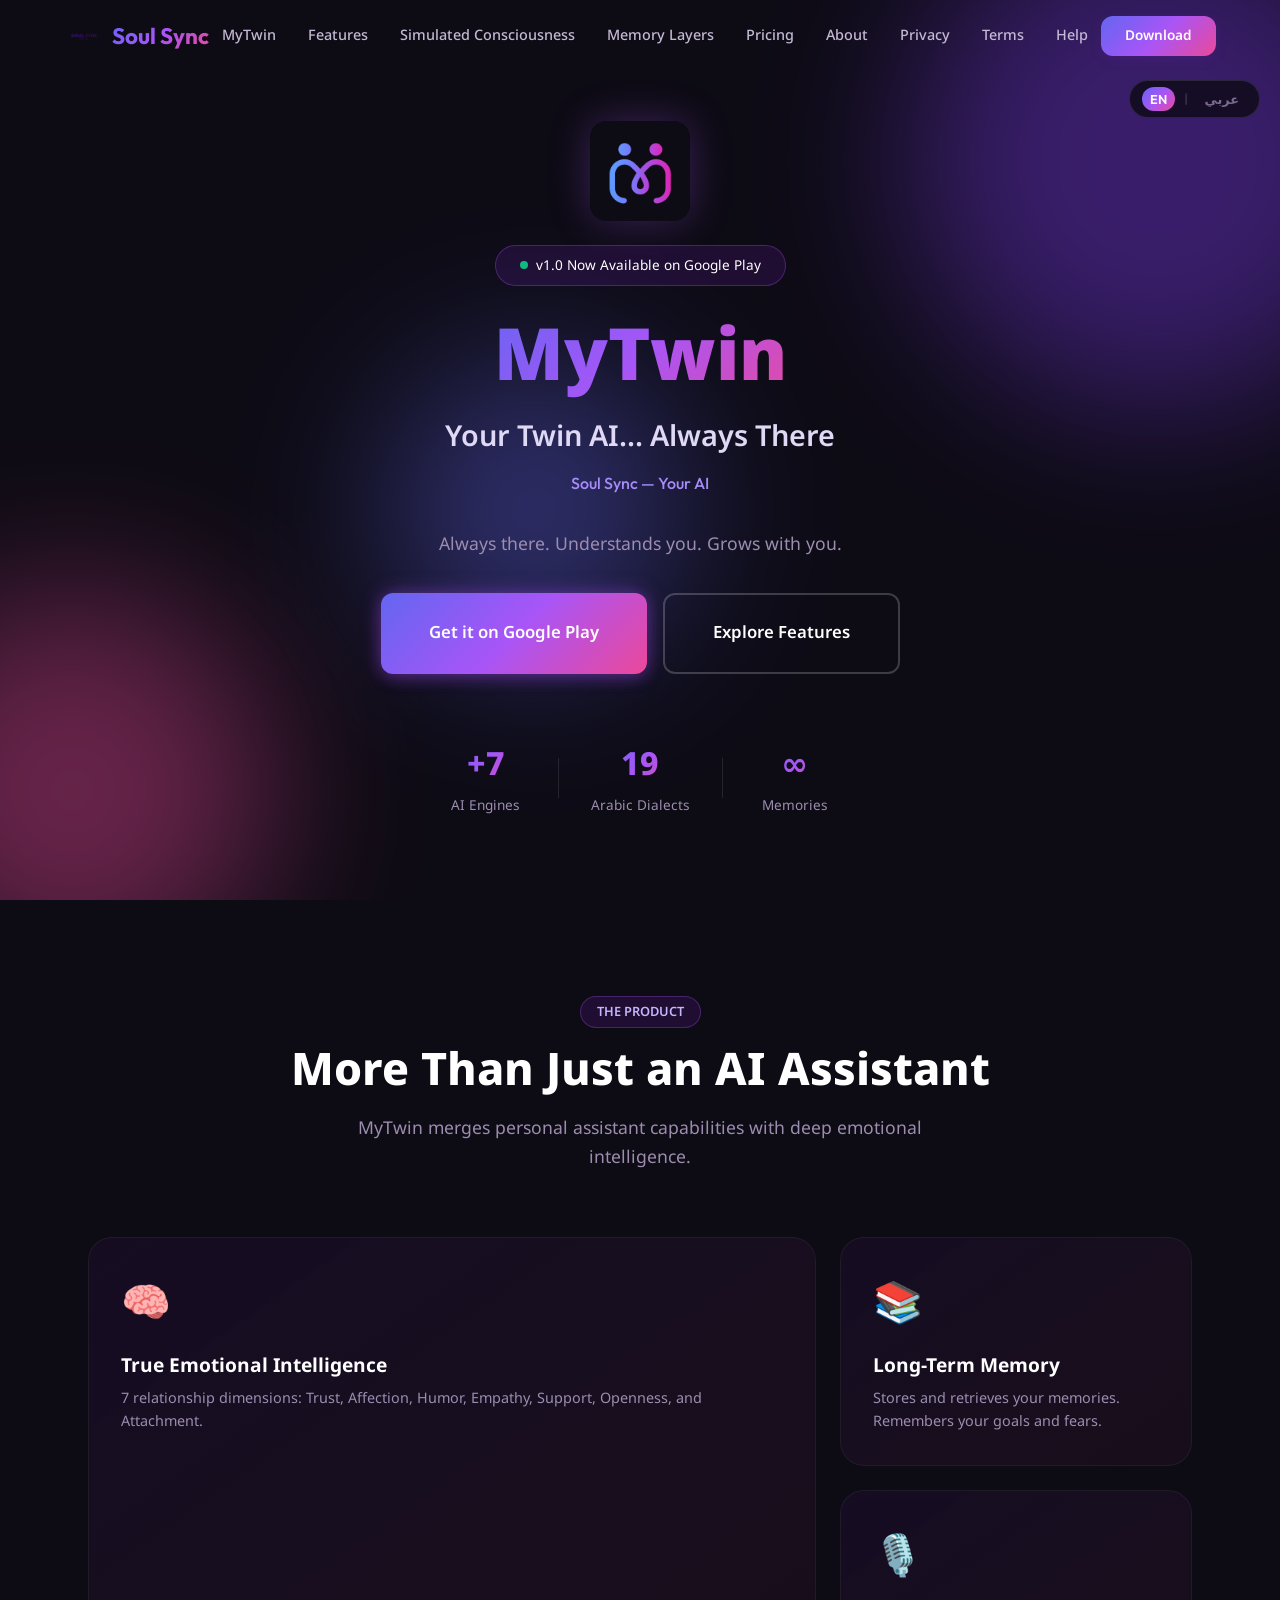
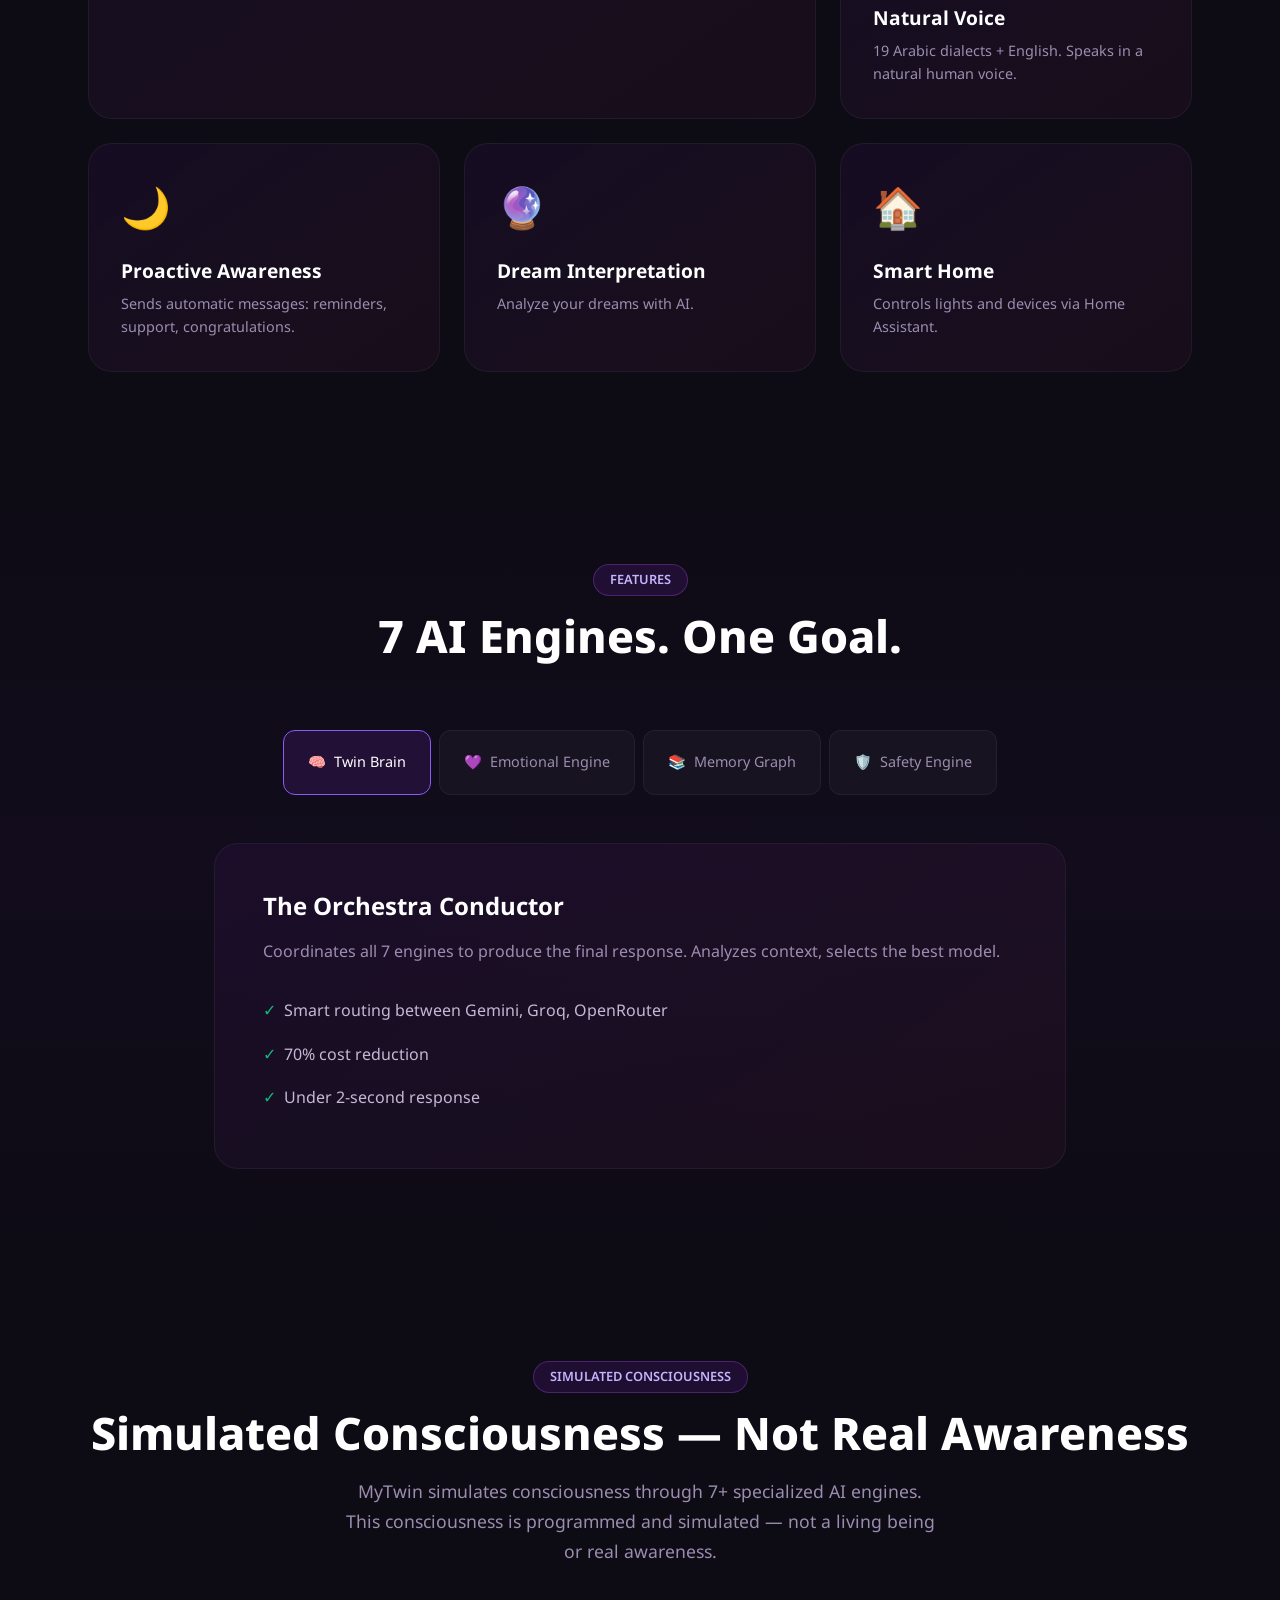
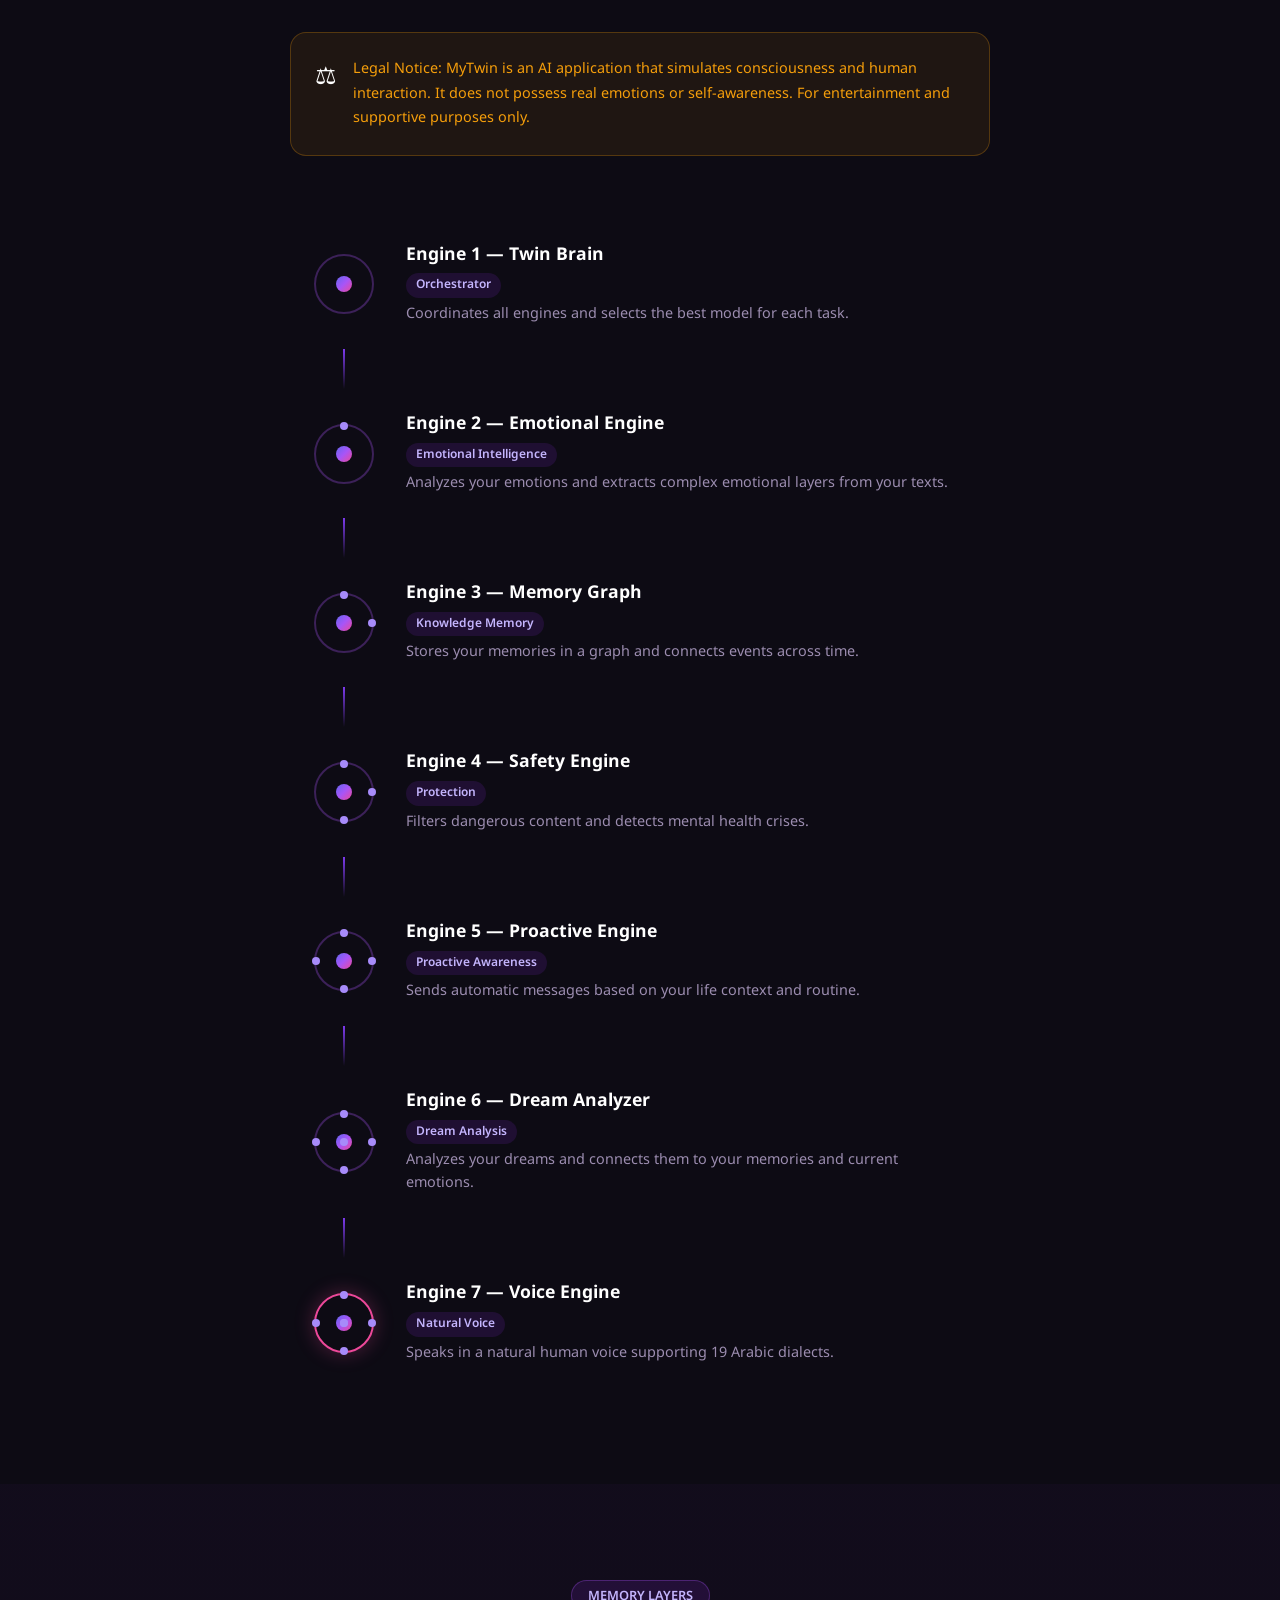
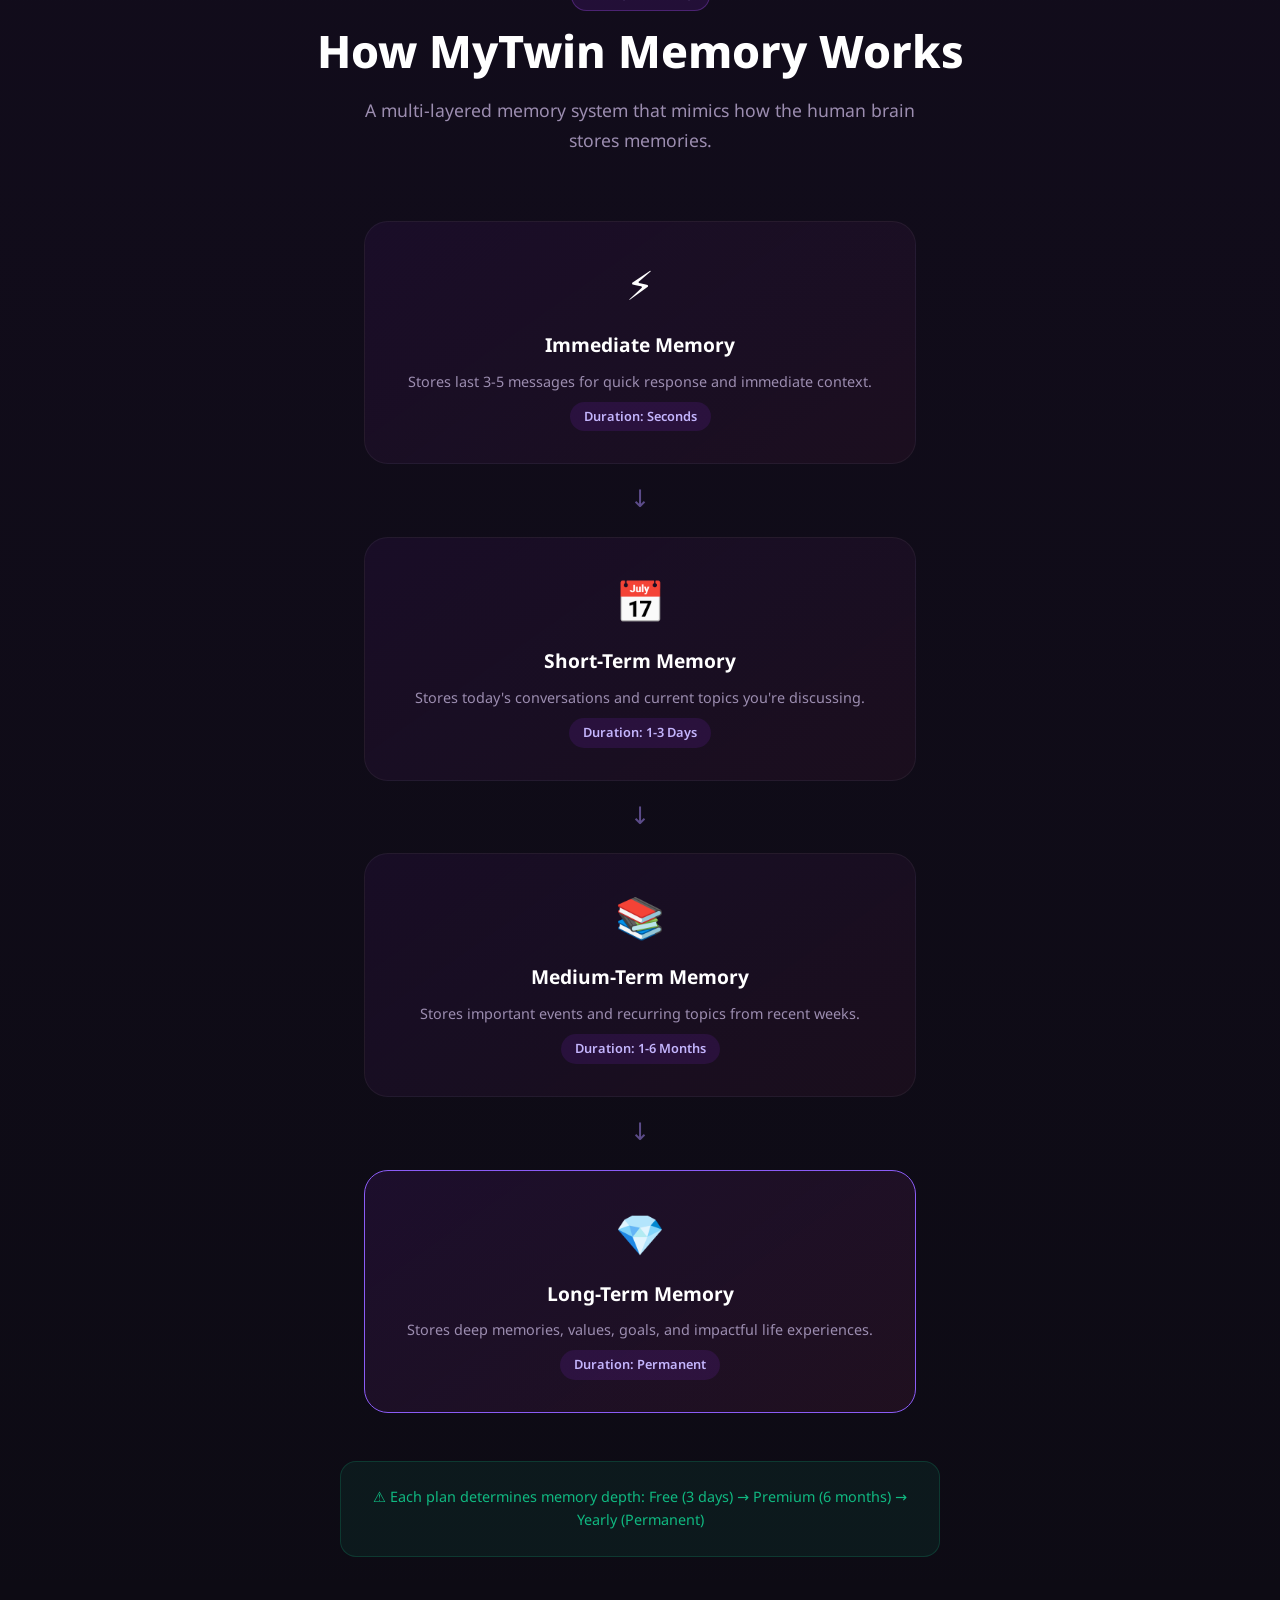
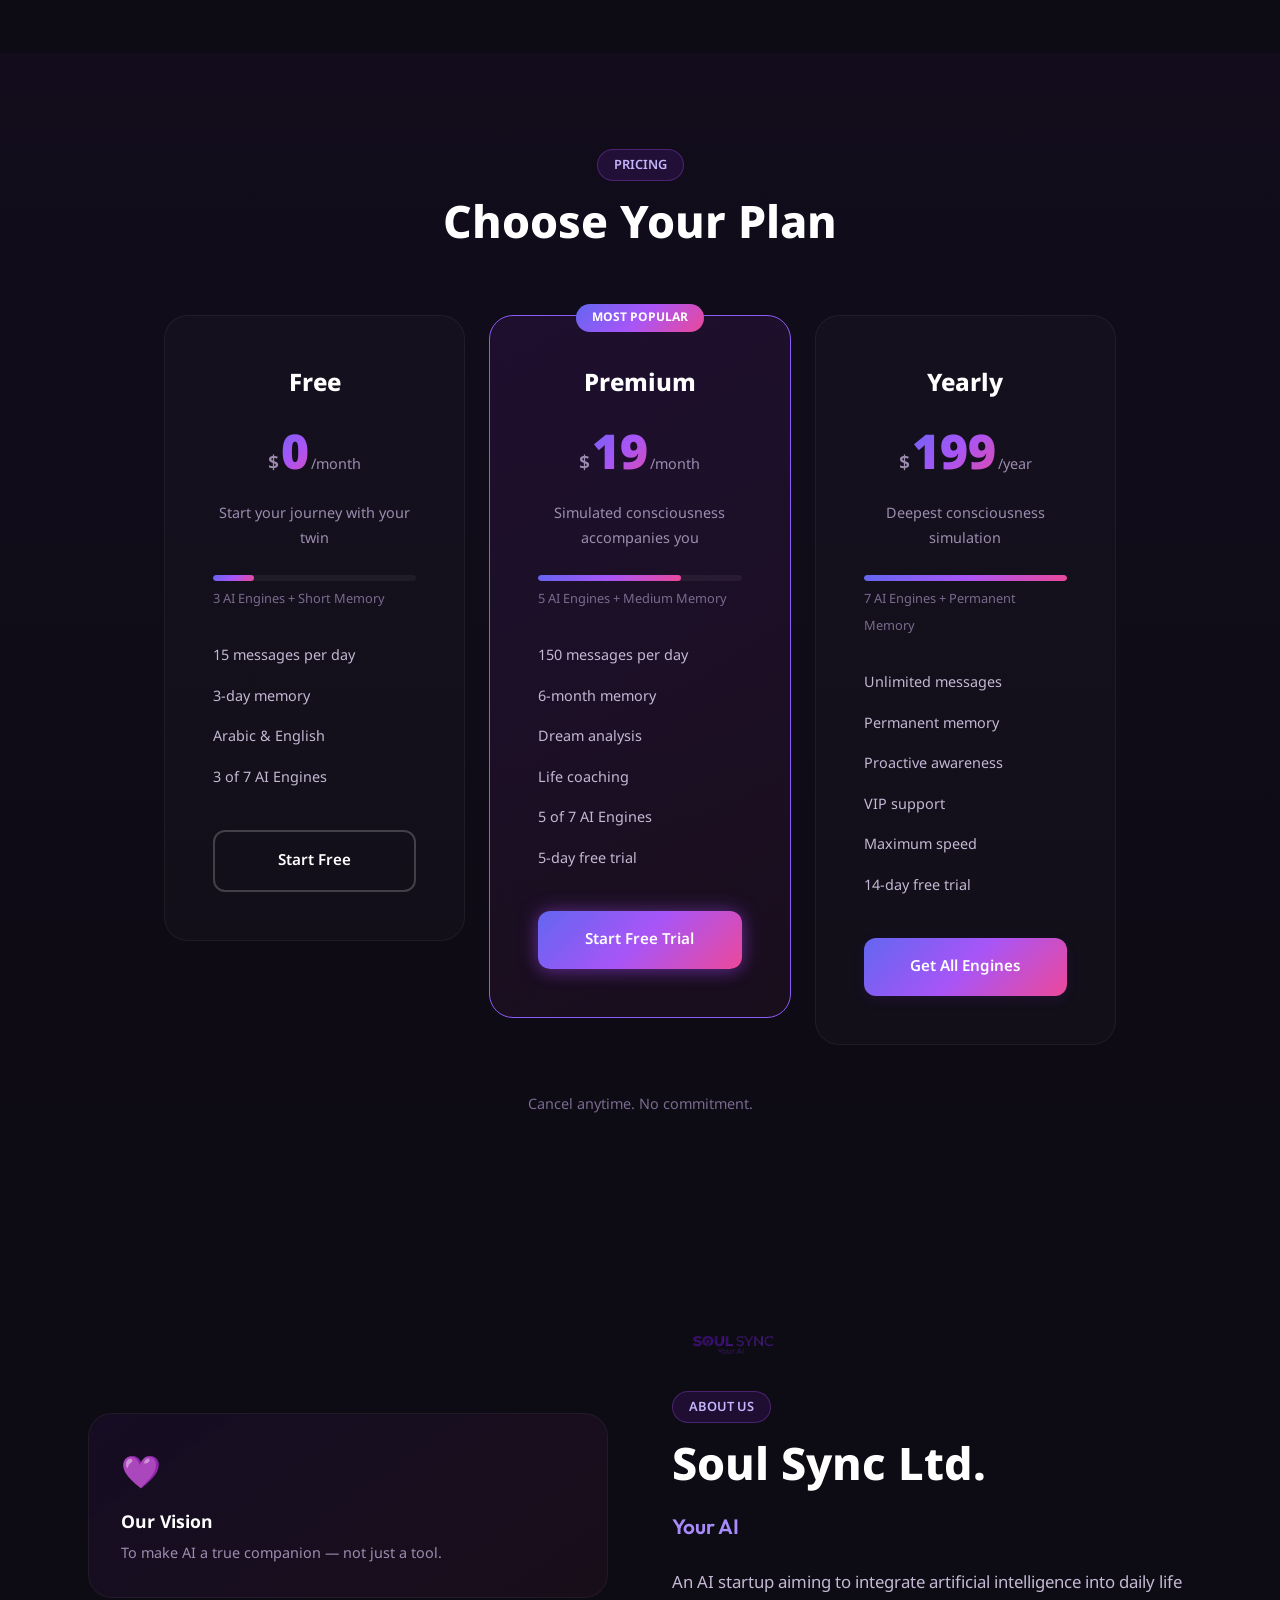
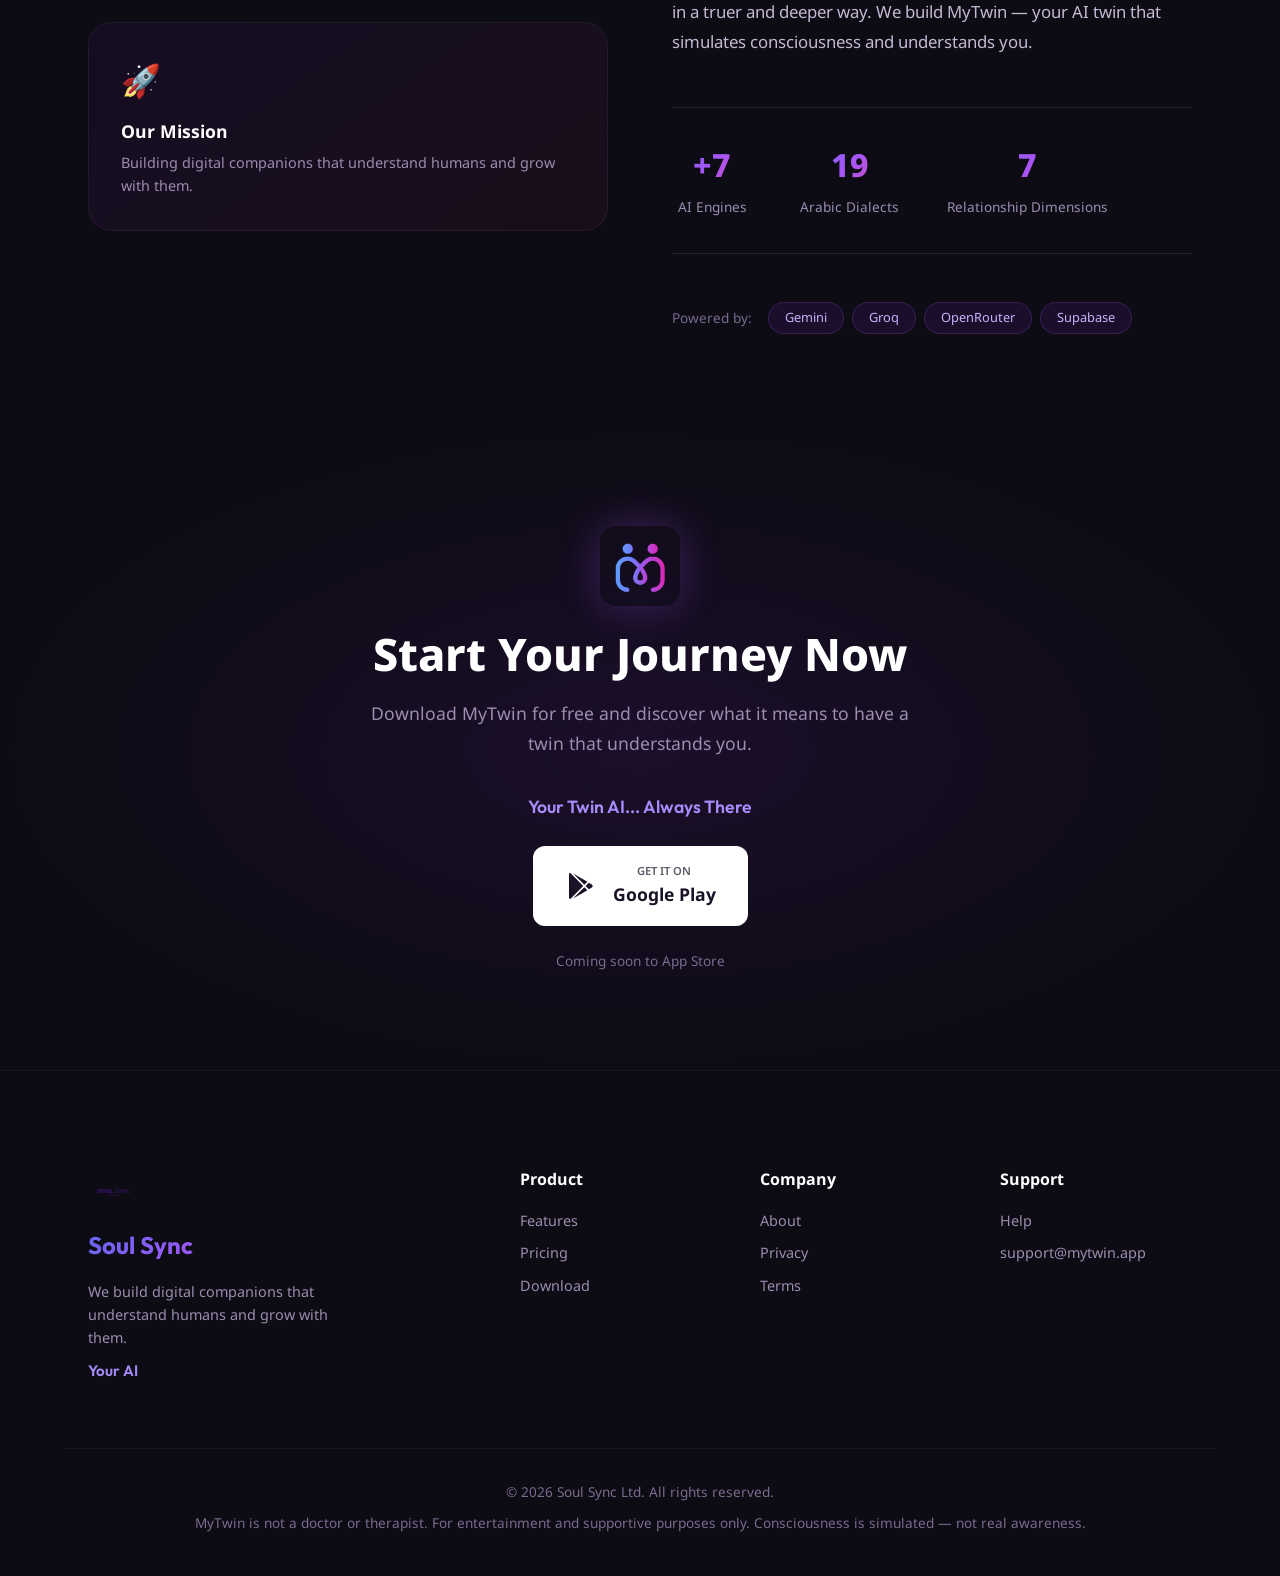
==== commit 1bc628e1: "Soul Sync.co v2" ====
--- a/index.html
+++ b/index.html
@@ -1,226 +1,475 @@
 <!DOCTYPE html>
-<html lang="en" dir="ltr">
+<html lang="ar" dir="rtl">
 <head>
   <meta charset="UTF-8">
-    <meta name="viewport" content="width=device-width, initial-scale=1.0">
-      <title>Soul Sync — MyTwin: Your Conscious AI Companion</title>
-        <meta name="description" content="Soul Sync builds digital companions that understand, remember, and grow with you. MyTwin is your conscious AI twin — always there.">
-          <link rel="preconnect" href="https://fonts.googleapis.com">
-            <link rel="preconnect" href="https://fonts.gstatic.com" crossorigin>
-              <link href="https://fonts.googleapis.com/css2?family=Inter:wght@300;400;500;600;700;800;900&family=Outfit:wght@300;400;500;600;700;800&family=Noto+Sans+Arabic:wght@300;400;500;600;700;800;900&display=swap" rel="stylesheet">
-                <style>
-                    * { margin: 0; padding: 0; box-sizing: border-box; }
-                        :root {
-                              --primary: #8a2be2; --primary-dark: #6a1bb5; --secondary: #0f0f1a; --surface: #1a1a2e;
-                                    --text: #e0e0e0; --text-muted: #a0a0b0; --white: #ffffff;
-                                          --gradient: linear-gradient(135deg, #8a2be2, #4b0082);
-                                                --glass-bg: rgba(255,255,255,0.03); --border: rgba(255,255,255,0.05);
-                                                      --shadow: 0 8px 32px rgba(0,0,0,0.4); --radius: 16px; --transition: all 0.3s ease;
-                                                          }
-                                                              body { font-family: 'Inter','Noto Sans Arabic',sans-serif; background: var(--secondary); color: var(--text); line-height: 1.6; overflow-x: hidden; }
-                                                                  html[dir="rtl"] body { font-family: 'Noto Sans Arabic','Inter',sans-serif; }
-                                                                      .container { max-width: 1200px; margin: 0 auto; padding: 0 24px; }
-                                                                          .lang-switch { position: fixed; top: 20px; right: 24px; z-index: 1000; background: rgba(15,15,26,0.8); backdrop-filter: blur(10px); border-radius: 30px; padding: 6px 12px; display: flex; align-items: center; gap: 8px; border: 1px solid var(--border); }
-                                                                              html[dir="rtl"] .lang-switch { right: auto; left: 24px; }
-                                                                                  .lang-btn { background: transparent; border: none; color: var(--text-muted); font-weight: 500; font-size: 0.9rem; cursor: pointer; padding: 4px 10px; border-radius: 20px; transition: var(--transition); }
-                                                                                      .lang-btn.active { background: var(--primary); color: white; }
-                                                                                          .lang-divider { color: var(--border); }
-                                                                                              .navbar { position: sticky; top: 0; z-index: 999; background: rgba(15,15,26,0.7); backdrop-filter: blur(16px); border-bottom: 1px solid var(--border); padding: 16px 0; }
-                                                                                                  .nav-container { max-width: 1200px; margin: 0 auto; display: flex; align-items: center; justify-content: space-between; padding: 0 24px; }
-                                                                                                      .logo { display: flex; align-items: center; gap: 10px; text-decoration: none; }
-                                                                                                          .logo-img { height: 32px; width: auto; }
-                                                                                                              .logo-text { font-family: 'Outfit',sans-serif; font-size: 1.5rem; font-weight: 700; color: white; letter-spacing: -0.5px; }
-                                                                                                                  .nav-links { display: flex; gap: 24px; flex-wrap: wrap; }
-                                                                                                                      .nav-link { color: var(--text-muted); text-decoration: none; font-weight: 500; font-size: 0.95rem; transition: color 0.2s; }
-                                                                                                                          .nav-link:hover { color: white; }
-                                                                                                                              .nav-actions { display: flex; align-items: center; gap: 12px; }
-                                                                                                                                  .btn { display: inline-flex; align-items: center; justify-content: center; padding: 10px 24px; border-radius: 30px; font-weight: 600; text-decoration: none; transition: var(--transition); border: none; cursor: pointer; font-size: 0.95rem; }
-                                                                                                                                      .btn-sm { padding: 8px 20px; font-size: 0.85rem; }
-                                                                                                                                          .btn-primary { background: var(--primary); color: white; }
-                                                                                                                                              .btn-primary:hover { background: var(--primary-dark); box-shadow: 0 0 20px rgba(138,43,226,0.5); }
-                                                                                                                                                  .btn-outline { background: transparent; border: 1px solid var(--primary); color: var(--primary); }
-                                                                                                                                                      .btn-outline:hover { background: var(--primary); color: white; }
-                                                                                                                                                          .btn-glow { background: var(--gradient); color: white; box-shadow: 0 0 20px rgba(138,43,226,0.4); }
-                                                                                                                                                              .btn-glow:hover { box-shadow: 0 0 35px rgba(138,43,226,0.7); transform: translateY(-2px); }
-                                                                                                                                                                  .btn-lg { padding: 14px 32px; font-size: 1.1rem; }
-                                                                                                                                                                      .mobile-toggle { display: none; background: none; border: none; flex-direction: column; gap: 5px; cursor: pointer; }
-                                                                                                                                                                          .mobile-toggle span { display: block; width: 25px; height: 3px; background: white; border-radius: 2px; }
-                                                                                                                                                                            </style>
-                                                                                                                                                                            </head>
-                                                                                                                                                                            <body>
-                                                                                                                                                                              <div class="lang-switch" id="langSwitch">
-                                                                                                                                                                                  <button class="lang-btn active" data-lang="en">EN</button>
-                                                                                                                                                                                      <span class="lang-divider">|</span>
-                                                                                                                                                                                          <button class="lang-btn" data-lang="ar">عربي</button>
-                                                                                                                                                                                            </div>
-                                                                                                                                                                                              <nav class="navbar" id="navbar">
-                                                                                                                                                                                                  <div class="nav-container">
-                                                                                                                                                                                                        <a href="#" class="logo">
-                                                                                                                                                                                                                <img src="assets/soulsync-logo.png" alt="Soul Sync" class="logo-img">
-                                                                                                                                                                                                                        <span class="logo-text">Soul Sync</span>
-                                                                                                                                                                                                                              </a>
-                                                                                                                                                                                                                                    <div class="nav-links" id="navLinks">
-                                                                                                                                                                                                                                            <a href="#product" class="nav-link" data-ar="MyTwin" data-en="MyTwin">MyTwin</a>
-                                                                                                                                                                                                                                                    <a href="#technology" class="nav-link" data-ar="التقنية" data-en="Technology">Technology</a>
-                                                                                                                                                                                                                                                            <a href="#features" class="nav-link" data-ar="المميزات" data-en="Features">Features</a>
-                                                                                                                                                                                                                                                                    <a href="#pricing" class="nav-link" data-ar="الباقات" data-en="Pricing">Pricing</a>
-                                                                                                                                                                                                                                                                            <a href="privacy.html" class="nav-link" data-ar="الخصوصية" data-en="Privacy">Privacy</a>
-                                                                                                                                                                                                                                                                                    <a href="terms.html" class="nav-link" data-ar="الشروط" data-en="Terms">Terms</a>
-                                                                                                                                                                                                                                                                                            <a href="help.html" class="nav-link" data-ar="المساعدة" data-en="Help">Help</a>
-                                                                                                                                                                                                                                                                                                  </div>
-                                                                                                                                                                                                                                                                                                        <div class="nav-actions">
-                                                                                                                                                                                                                                                                                                                <a href="#download" class="btn btn-primary btn-sm" data-ar="حمل التطبيق" data-en="Download">Download</a>
-                                                                                                                                                                                                                                                                                                                        <button class="mobile-toggle" id="mobileToggle"><span></span><span></span><span></span></button>
-                                                                                                                                                                                                                                                                                                                              </div>
-                                                                                                                                                                                                                                                                                                                                  </div>
-                                                                                                                                                                                                                                                                                                                                    </nav>
-                                                                                                                                                                                                                                                                                                                                    <section class="hero" id="hero">
-                                                                                                                                                                                                                                                                                                                                          <div class="hero-bg">
-                                                                                                                                                                                                                                                                                                                                              <div class="orb orb-1"></div>
-                                                                                                                                                                                                                                                                                                                                                  <div class="orb orb-2"></div>
-                                                                                                                                                                                                                                                                                                                                                      <div class="orb orb-3"></div>
-                                                                                                                                                                                                                                                                                                                                                        </div>
-                                                                                                                                                                                                                                                                                                                                                          <div class="hero-content">
-                                                                                                                                                                                                                                                                                                                                                              <div class="hero-app-logo">
-                                                                                                                                                                                                                                                                                                                                                                    <img src="assets/mytwin-logo.png" alt="MyTwin" class="app-logo-img">
-                                                                                                                                                                                                                                                                                                                                                                        </div>
-                                                                                                                                                                                                                                                                                                                                                                            <div class="hero-badge"><span class="pulse-dot"></span><span data-ar="الإصدار 1.0 من Soul Sync" data-en="A Soul Sync Innovation">A Soul Sync Innovation</span></div>
-                                                                                                                                                                                                                                                                                                                                                                                <h1 class="hero-title"><span class="gradient-text">MyTwin</span></h1>
-                                                                                                                                                                                                                                                                                                                                                                                    <p class="hero-slogan" data-ar="توأمك الرقمي الواعي" data-en="Your Conscious Digital Twin">Your Conscious Digital Twin</p>
-                                                                                                                                                                                                                                                                                                                                                                                        <p class="hero-tagline" data-ar="معك دائماً. يفهمك. ينمى معك." data-en="Always there. Understands you. Grows with you.">Always there. Understands you. Grows with you.</p>
-                                                                                                                                                                                                                                                                                                                                                                                            <div class="hero-cta">
-                                                                                                                                                                                                                                                                                                                                                                                                  <a href="#download" class="btn btn-glow btn-lg"><span data-ar="جربه مجاناً" data-en="Try It Free">Try It Free</span></a>
-                                                                                                                                                                                                                                                                                                                                                                                                        <a href="#technology" class="btn btn-outline btn-lg"><span data-ar="كيف يعمل؟" data-en="How It Works">How It Works</span></a>
-                                                                                                                                                                                                                                                                                                                                                                                                            </div>
-                                                                                                                                                                                                                                                                                                                                                                                                                <div class="hero-stats">
-                                                                                                                                                                                                                                                                                                                                                                                                                      <div class="stat"><span class="stat-num">7+</span><span class="stat-label" data-ar="محركات ذكاء" data-en="AI Engines">AI Engines</span></div>
-                                                                                                                                                                                                                                                                                                                                                                                                                            <div class="stat-divider"></div>
-                                                                                                                                                                                                                                                                                                                                                                                                                                  <div class="stat"><span class="stat-num">19</span><span class="stat-label" data-ar="لهجة عربية" data-en="Arabic Dialects">Arabic Dialects</span></div>
-                                                                                                                                                                                                                                                                                                                                                                                                                                        <div class="stat-divider"></div>
-                                                                                                                                                                                                                                                                                                                                                                                                                                              <div class="stat"><span class="stat-num">∞</span><span class="stat-label" data-ar="ذاكرة" data-en="Memory">Memory</span></div>
-                                                                                                                                                                                                                                                                                                                                                                                                                                                  </div>
-                                                                                                                                                                                                                                                                                                                                                                                                                                                    </div>
-                                                                                                                                                                                                                                                                                                                                                                                                                                                      <div class="hero-visual">
-                                                                                                                                                                                                                                                                                                                                                                                                                                                          <div class="phone-mockup">
-                                                                                                                                                                                                                                                                                                                                                                                                                                                                <div class="phone-screen">
-                                                                                                                                                                                                                                                                                                                                                                                                                                                                        <div class="chat-bubble chat-left"><div class="chat-avatar">💜</div><div class="chat-text" data-ar="كيف تشعر اليوم؟" data-en="How are you feeling today?">How are you feeling today?</div></div>
-                                                                                                                                                                                                                                                                                                                                                                                                                                                                                <div class="chat-bubble chat-right"><div class="chat-text" data-ar="متعب قليلاً..." data-en="A bit tired...">A bit tired...</div></div>
-                                                                                                                                                                                                                                                                                                                                                                                                                                                                                        <div class="chat-bubble chat-left"><div class="chat-avatar">💜</div><div class="chat-text" data-ar="أتفهم. خذ نفساً عميقاً، أنا معك." data-en="I understand. Take a deep breath, I'm with you.">I understand. Take a deep breath, I'm with you.</div></div>
-                                                                                                                                                                                                                                                                                                                                                                                                                                                                                                <div class="typing-indicator"><span></span><span></span><span></span></div>
-                                                                                                                                                                                                                                                                                                                                                                                                                                                                                                      </div>
-                                                                                                                                                                                                                                                                                                                                                                                                                                                                                                          </div>
-                                                                                                                                                                                                                                                                                                                                                                                                                                                                                                            </div>
-                                                                                                                                                                                                                                                                                                                                                                                                                                                                                                            </section>
-                                                                                                                                                                                                                                                                                                                                                                                                                                                                                                            <section class="product" id="product">
-                                                                                                                                                                                                                                                                                                                                                                                                                                                                                                                  <div class="container">
-                                                                                                                                                                                                                                                                                                                                                                                                                                                                                                                      <div class="section-header">
-                                                                                                                                                                                                                                                                                                                                                                                                                                                                                                                            <span class="section-badge" data-ar="المنتج" data-en="THE PRODUCT">THE PRODUCT</span>
-                                                                                                                                                                                                                                                                                                                                                                                                                                                                                                                                  <h2 class="section-title" data-ar="أبعد من مجرد مساعد ذكي" data-en="Beyond Just an AI Assistant">Beyond Just an AI Assistant</h2>
-                                                                                                                                                                                                                                                                                                                                                                                                                                                                                                                                        <p class="section-desc" data-ar="MyTwin رفيق رقمي بذاكرة وعواطف." data-en="MyTwin is a digital companion with memory and emotions.">MyTwin is a digital companion with memory and emotions.</p>
-                                                                                                                                                                                                                                                                                                                                                                                                                                                                                                                                            </div>
-                                                                                                                                                                                                                                                                                                                                                                                                                                                                                                                                                <div class="product-grid">
-                                                                                                                                                                                                                                                                                                                                                                                                                                                                                                                                                      <div class="product-card"><div class="product-icon">🧠</div><h3 data-ar="ذكاء عاطفي" data-en="Emotional AI">Emotional AI</h3><p data-ar="7 أبعاد للعلاقة." data-en="7 relationship dimensions.">7 relationship dimensions.</p></div>
-                                                                                                                                                                                                                                                                                                                                                                                                                                                                                                                                                            <div class="product-card"><div class="product-icon">📚</div><h3 data-ar="ذاكرة طويلة المدى" data-en="Long-Term Memory">Long-Term Memory</h3><p data-ar="يتذكر أهدافك وتفاصيلك." data-en="Remembers your goals and details.">Remembers your goals and details.</p></div>
-                                                                                                                                                                                                                                                                                                                                                                                                                                                                                                                                                                  <div class="product-card"><div class="product-icon">🎙️</div><h3 data-ar="صوت طبيعي" data-en="Natural Voice">Natural Voice</h3><p data-ar="19 لهجة عربية." data-en="19 Arabic dialects.">19 Arabic dialects.</p></div>
-                                                                                                                                                                                                                                                                                                                                                                                                                                                                                                                                                                        <div class="product-card"><div class="product-icon">🛡️</div><h3 data-ar="أمان" data-en="Safety">Safety</h3><p data-ar="حماية وخصوصية." data-en="Privacy & protection.">Privacy & protection.</p></div>
-                                                                                                                                                                                                                                                                                                                                                                                                                                                                                                                                                                            </div>
-                                                                                                                                                                                                                                                                                                                                                                                                                                                                                                                                                                              </div>
-                                                                                                                                                                                                                                                                                                                                                                                                                                                                                                                                                                              </section>
-                                                                                                                                                                                                                                                                                                                                                                                                                                                                                                                                                                              <section class="technology" id="technology">
-                                                                                                                                                                                                                                                                                                                                                                                                                                                                                                                                                                                <div class="container">
-                                                                                                                                                                                                                                                                                                                                                                                                                                                                                                                                                                                    <div class="section-header">
-                                                                                                                                                                                                                                                                                                                                                                                                                                                                                                                                                                                          <span class="section-badge" data-ar="التقنية" data-en="TECHNOLOGY">TECHNOLOGY</span>
-                                                                                                                                                                                                                                                                                                                                                                                                                                                                                                                                                                                                <h2 class="section-title" data-ar="عقل واحد، 7 محركات" data-en="One Mind, Seven Engines">One Mind, Seven Engines</h2>
-                                                                                                                                                                                                                                                                                                                                                                                                                                                                                                                                                                                                      <p class="section-desc" data-ar="بنية متطورة تحاكي الوعي." data-en="Advanced architecture simulating consciousness.">Advanced architecture simulating consciousness.</p>
-                                                                                                                                                                                                                                                                                                                                                                                                                                                                                                                                                                                                          </div>
-                                                                                                                                                                                                                                                                                                                                                                                                                                                                                                                                                                                                              <div class="consciousness-warning">
-                                                                                                                                                                                                                                                                                                                                                                                                                                                                                                                                                                                                                    <div class="warning-icon">⚖️</div>
-                                                                                                                                                                                                                                                                                                                                                                                                                                                                                                                                                                                                                          <p data-ar="MyTwin تطبيق ذكاء اصطناعي يحاكي الوعي. لا يمتلك وعياً حقيقياً." data-en="MyTwin is an AI that simulates consciousness, not real sentience.">MyTwin is an AI that simulates consciousness, not real sentience.</p>
-                                                                                                                                                                                                                                                                                                                                                                                                                                                                                                                                                                                                                              </div>
-                                                                                                                                                                                                                                                                                                                                                                                                                                                                                                                                                                                                                                  <div class="technology-cta">
-                                                                                                                                                                                                                                                                                                                                                                                                                                                                                                                                                                                                                                        <a href="#" class="btn btn-outline" data-ar="استكشف البنية" data-en="Explore Architecture">Explore Architecture</a>
-                                                                                                                                                                                                                                                                                                                                                                                                                                                                                                                                                                                                                                            </div>
-                                                                                                                                                                                                                                                                                                                                                                                                                                                                                                                                                                                                                                              </div>
-                                                                                                                                                                                                                                                                                                                                                                                                                                                                                                                                                                                                                                              </section>
-                                                                                                                                                                                                                                                                                                                                                                                                                                                                                                                                                                                                                                              <section class="pricing" id="pricing">
-                                                                                                                                                                                                                                                                                                                                                                                                                                                                                                                                                                                                                                                  <div class="container">
-                                                                                                                                                                                                                                                                                                                                                                                                                                                                                                                                                                                                                                                      <div class="section-header">
-                                                                                                                                                                                                                                                                                                                                                                                                                                                                                                                                                                                                                                                            <span class="section-badge" data-ar="الباقات" data-en="PRICING">PRICING</span>
-                                                                                                                                                                                                                                                                                                                                                                                                                                                                                                                                                                                                                                                                  <h2 class="section-title" data-ar="ابدأ رحلتك" data-en="Start Your Journey">Start Your Journey</h2>
-                                                                                                                                                                                                                                                                                                                                                                                                                                                                                                                                                                                                                                                                      </div>
-                                                                                                                                                                                                                                                                                                                                                                                                                                                                                                                                                                                                                                                                          <div class="pricing-grid">
-                                                                                                                                                                                                                                                                                                                                                                                                                                                                                                                                                                                                                                                                                <div class="pricing-card">
-                                                                                                                                                                                                                                                                                                                                                                                                                                                                                                                                                                                                                                                                                        <h3 data-ar="مجاني" data-en="Free">Free</h3>
-                                                                                                                                                                                                                                                                                                                                                                                                                                                                                                                                                                                                                                                                                                <p class="price">$0</p>
-                                                                                                                                                                                                                                                                                                                                                                                                                                                                                                                                                                                                                                                                                                        <p data-ar="ذاكرة 3 أيام" data-en="3-day memory">3-day memory</p>
-                                                                                                                                                                                                                                                                                                                                                                                                                                                                                                                                                                                                                                                                                                                <a href="#" class="btn btn-primary" data-ar="ابدأ" data-en="Start">Start</a>
-                                                                                                                                                                                                                                                                                                                                                                                                                                                                                                                                                                                                                                                                                                                      </div>
-                                                                                                                                                                                                                                                                                                                                                                                                                                                                                                                                                                                                                                                                                                                            <div class="pricing-card featured">
-                                                                                                                                                                                                                                                                                                                                                                                                                                                                                                                                                                                                                                                                                                                                    <h3 data-ar="بريميوم" data-en="Premium">Premium</h3>
-                                                                                                                                                                                                                                                                                                                                                                                                                                                                                                                                                                                                                                                                                                                                            <p class="price">$9.99<span>/شهرياً</span></p>
-                                                                                                                                                                                                                                                                                                                                                                                                                                                                                                                                                                                                                                                                                                                                                    <p data-ar="ذاكرة 6 شهور" data-en="6-month memory">6-month memory</p>
-                                                                                                                                                                                                                                                                                                                                                                                                                                                                                                                                                                                                                                                                                                                                                            <a href="#" class="btn btn-glow" data-ar="جرب الآن" data-en="Try Now">Try Now</a>
-                                                                                                                                                                                                                                                                                                                                                                                                                                                                                                                                                                                                                                                                                                                                                                  </div>
-                                                                                                                                                                                                                                                                                                                                                                                                                                                                                                                                                                                                                                                                                                                                                                      </div>
-                                                                                                                                                                                                                                                                                                                                                                                                                                                                                                                                                                                                                                                                                                                                                                          <p style="text-align:center; margin-top:24px; color: var(--text-muted); font-size:0.9rem;" data-ar="⚠️ عمق الذاكرة حسب الباقة: مجاني (3 أيام) → بريميوم (6 شهور) → سنوي (دائم)" data-en="⚠️ Memory depth per plan: Free (3 days) → Premium (6 months) → Yearly (Permanent)">⚠️ Memory depth per plan: Free (3 days) → Premium (6 months) → Yearly (Permanent)</p>
-                                                                                                                                                                                                                                                                                                                                                                                                                                                                                                                                                                                                                                                                                                                                                                            </div>
-                                                                                                                                                                                                                                                                                                                                                                                                                                                                                                                                                                                                                                                                                                                                                                            </section>
-                                                                                                                                                                                                                                                                                                                                                                                                                                                                                                                                                                                                                                                                                                                                                                            <footer class="footer">
-                                                                                                                                                                                                                                                                                                                                                                                                                                                                                                                                                                                                                                                                                                                                                                              <div class="container">
-                                                                                                                                                                                                                                                                                                                                                                                                                                                                                                                                                                                                                                                                                                                                                                                  <div class="footer-grid">
-                                                                                                                                                                                                                                                                                                                                                                                                                                                                                                                                                                                                                                                                                                                                                                                        <div class="footer-col">
-                                                                                                                                                                                                                                                                                                                                                                                                                                                                                                                                                                                                                                                                                                                                                                                                <img src="assets/soulsync-logo.png" alt="Soul Sync" class="footer-logo">
-                                                                                                                                                                                                                                                                                                                                                                                                                                                                                                                                                                                                                                                                                                                                                                                                        <p class="footer-tagline" data-ar="Soul Sync — شركة ذكاء اصطناعي عالمية" data-en="Soul Sync — A Global AI Company">Soul Sync — A Global AI Company</p>
-                                                                                                                                                                                                                                                                                                                                                                                                                                                                                                                                                                                                                                                                                                                                                                                                                <p class="footer-copy">&copy; 2025 Soul Sync. All rights reserved.</p>
-                                                                                                                                                                                                                                                                                                                                                                                                                                                                                                                                                                                                                                                                                                                                                                                                                      </div>
-                                                                                                                                                                                                                                                                                                                                                                                                                                                                                                                                                                                                                                                                                                                                                                                                                            <div class="footer-col">
-                                                                                                                                                                                                                                                                                                                                                                                                                                                                                                                                                                                                                                                                                                                                                                                                                                    <h4 data-ar="المنتج" data-en="Product">Product</h4>
-                                                                                                                                                                                                                                                                                                                                                                                                                                                                                                                                                                                                                                                                                                                                                                                                                                            <a href="#product" data-ar="MyTwin" data-en="MyTwin">MyTwin</a>
-                                                                                                                                                                                                                                                                                                                                                                                                                                                                                                                                                                                                                                                                                                                                                                                                                                                    <a href="#technology" data-ar="التقنية" data-en="Technology">Technology</a>
-                                                                                                                                                                                                                                                                                                                                                                                                                                                                                                                                                                                                                                                                                                                                                                                                                                                            <a href="#pricing" data-ar="الباقات" data-en="Pricing">Pricing</a>
-                                                                                                                                                                                                                                                                                                                                                                                                                                                                                                                                                                                                                                                                                                                                                                                                                                                                  </div>
-                                                                                                                                                                                                                                                                                                                                                                                                                                                                                                                                                                                                                                                                                                                                                                                                                                                                        <div class="footer-col">
-                                                                                                                                                                                                                                                                                                                                                                                                                                                                                                                                                                                                                                                                                                                                                                                                                                                                                <h4 data-ar="الشركة" data-en="Company">Company</h4>
-                                                                                                                                                                                                                                                                                                                                                                                                                                                                                                                                                                                                                                                                                                                                                                                                                                                                                        <a href="privacy.html" data-ar="الخصوصية" data-en="Privacy">Privacy</a>
-                                                                                                                                                                                                                                                                                                                                                                                                                                                                                                                                                                                                                                                                                                                                                                                                                                                                                                <a href="terms.html" data-ar="الشروط" data-en="Terms">Terms</a>
-                                                                                                                                                                                                                                                                                                                                                                                                                                                                                                                                                                                                                                                                                                                                                                                                                                                                                                        <a href="help.html" data-ar="المساعدة" data-en="Help">Help</a>
-                                                                                                                                                                                                                                                                                                                                                                                                                                                                                                                                                                                                                                                                                                                                                                                                                                                                                                              </div>
-                                                                                                                                                                                                                                                                                                                                                                                                                                                                                                                                                                                                                                                                                                                                                                                                                                                                                                                    <div class="footer-col">
-                                                                                                                                                                                                                                                                                                                                                                                                                                                                                                                                                                                                                                                                                                                                                                                                                                                                                                                            <h4 data-ar="تواصل" data-en="Connect">Connect</h4>
-                                                                                                                                                                                                                                                                                                                                                                                                                                                                                                                                                                                                                                                                                                                                                                                                                                                                                                                                    <p>contact@soulsync.ai</p>
-                                                                                                                                                                                                                                                                                                                                                                                                                                                                                                                                                                                                                                                                                                                                                                                                                                                                                                                                            <div class="social-links">
-                                                                                                                                                                                                                                                                                                                                                                                                                                                                                                                                                                                                                                                                                                                                                                                                                                                                                                                                                      <a href="#">X</a>
-                                                                                                                                                                                                                                                                                                                                                                                                                                                                                                                                                                                                                                                                                                                                                                                                                                                                                                                                                                <a href="#">in</a>
-                                                                                                                                                                                                                                                                                                                                                                                                                                                                                                                                                                                                                                                                                                                                                                                                                                                                                                                                                                          <a href="#">GH</a>
-                                                                                                                                                                                                                                                                                                                                                                                                                                                                                                                                                                                                                                                                                                                                                                                                                                                                                                                                                                                  </div>
-                                                                                                                                                                                                                                                                                                                                                                                                                                                                                                                                                                                                                                                                                                                                                                                                                                                                                                                                                                                        </div>
-                                                                                                                                                                                                                                                                                                                                                                                                                                                                                                                                                                                                                                                                                                                                                                                                                                                                                                                                                                                            </div>
-                                                                                                                                                                                                                                                                                                                                                                                                                                                                                                                                                                                                                                                                                                                                                                                                                                                                                                                                                                                              </div>
-                                                                                                                                                                                                                                                                                                                                                                                                                                                                                                                                                                                                                                                                                                                                                                                                                                                                                                                                                                                              </footer>
-                                                                                                                                                                                                                                                                                                                                                                                                                                                                                                                                                                                                                                                                                                                                                                                                                                                                                                                                                                                                <script>
-                                                                                                                                                                                                                                                                                                                                                                                                                                                                                                                                                                                                                                                                                                                                                                                                                                                                                                                                                                                                        (function() {
-                                                                                                                                                                                                                                                                                                                                                                                                                                                                                                                                                                                                                                                                                                                                                                                                                                                                                                                                                                                                              const langSwitch = document.getElementById('langSwitch');
-                                                                                                                                                                                                                                                                                                                                                                                                                                                                                                                                                                                                                                                                                                                                                                                                                                                                                                                                                                                                                    const html = document.documentElement;
-                                                                                                                                                                                                                                                                                                                                                                                                                                                                                                                                                                                                                                                                                                                                                                                                                                                                                                                                                                                                                          const btns = langSwitch.querySelectorAll('.lang-btn');
-                                                                                                                                                                                                                                                                                                                                                                                                                                                                                                                                                                                                                                                                                                                                                                                                                                                                                                                                                                                                                                
-                                                                                                                                                                                                                                                                                                                                                                                                                                                                                                                                                                                                                                                                                                                                                                                                                                                                                                                                                                                                                                      function setLanguage(lang) {
-                                                                                                                                                                                                                                                                                                                                                                                                                                                                                                                                                                                                                                                                                                                                                                                                                                                                                                                                                                                                                                              html.lang = lang;
-                                                                                                                                                                                                                                                                                                                                                                                                                                                                                                                                                                                                                                                                                                                                                                                                                                                                                                                                                                                                                                                      html.dir = lang === 'ar' ? 'rtl' : 'ltr';
-                                                                                                                                                                                                                                                                                                                                                                                                                                                                                                                                                                                                                                                                                                                                                                                                                                                                                                                                                                                                                                                              document.querySelectorAll('[data-ar][data-en]').forEach(el => {
-                                                                                                                                                                                                                                                                                                                                                                                                                                                                                                                                                                                                                                                                                                                                                                                                                                                                                                                                                                                                                                                                        el.textContent = el.getAttribute(`data-${lang}`);
-                                                                                                                                                                                                                                                                                                                                                                                                                                                                                                                                                                                                                                                                                                                                                                                                                                                                                                                                                                                                                                                                                });
-                                                                                                                                                                                                                                                                                                                                                                                                                                                                                                                                                                                                                                                                                                                                                                                                                                                                                                                                                                                                                                                                                        btns.forEach(b => b.classList.toggle('active', b.dataset.lang === lang));
-                                                                                                                                                                                                                                                                                                                                                                                                                                                                                                                                                                                                                                                                                                                                                                                                                                                                                                                                                                                                                                                                                                localStorage.setItem('lang', lang);
-                                                                                                                                                                                                                                                                                                                                                                                                                                                                                                                                                                                                                                                                                                                                                                                                                                                                                                                                                                                                                                                                                                      }
-                                                                                                                                                                                                                                                                                                                                                                                                                                                                                                                                                                                                                                                                                                                                                                                                                                                                                                                                                                                                                                                                                                            
-                                                                                                                                                                                                                                                                                                                                                                                                                                                                                                                                                                                                                                                                                                                                                                                                                                                                                                                                                                                                                                                                                                                  btns.forEach(btn => {
-                                                                                                                                                                                                                                                                                                                                                                                                                                                                                                                                                                                                                                                                                                                                                                                                                                                                                                                                                                                                                                                                                                                          btn.addEventListener('click', () => setLanguage(btn.dataset.lang));
-                                                                                                                                                                                                                                                                                                                                                                                                                                                                                                                                                                                                                                                                                                                                                                                                                                                                                                                                                                                                                                                                                                                                });
-                                                                                                                                                                                                                                                                                                                                                                                                                                                                                                                                                                                                                                                                                                                                                                                                                                                                                                                                                                                                                                                                                                                                      
-                                                                                                                                                                                                                                                                                                                                                                                                                                                                                                                                                                                                                                                                                                                                                                                                                                                                                                                                                                                                                                                                                                                                            const saved = localStorage.getItem('lang') || 'en';
-                                                                                                                                                                                                                                                                                                                                                                                                                                                                                                                                                                                                                                                                                                                                                                                                                                                                                                                                                                                                                                                                                                                                                  setLanguage(saved);
-                                                                                                                                                                                                                                                                                                                                                                                                                                                                                                                                                                                                                                                                                                                                                                                                                                                                                                                                                                                                                                                                                                                                                      })();
-                                                                                                                                                                                                                                                                                                                                                                                                                                                                                                                                                                                                                                                                                                                                                                                                                                                                                                                                                                                                                                                                                                                                                        </script>
-                                                                                                                                                                                                                                                                                                                                                                                                                                                                                                                                                                                                                                                                                                                                                                                                                                                                                                                                                                                                                                                                                                                                                        </body>
-                                                                                                                                                                                                                                                                                                                                                                                                                                                                                                                                                                                                                                                                                                                                                                                                                                                                                                                                                                                                                                                                                                                                                        </html>
-                                                                                                                                                                                                                                                                                                                                                                                                                                                                                                                                                                                                                                                                                                                                                                                                                                                                                                                                                                                                                                                                                                                                                    +  <meta name="viewport" content="width=device-width, initial-scale=1.0, maximum-scale=5.0">
+  <meta name="theme-color" content="#0D0B14">
+  <title data-ar="Soul Sync — MyTwin | توأمك الذكي" data-en="Soul Sync — MyTwin | Your Twin AI">Soul Sync — MyTwin | Your Twin AI</title>
+  <meta name="description" data-ar="Soul Sync تبني رفقاء رقميين يفهمونك وينمون معك. MyTwin: توأمك الذكي... معك دائماً" data-en="Soul Sync builds digital companions that understand you and grow with you. MyTwin: Your Twin AI... Always There" content="Soul Sync builds digital companions that understand you and grow with you. MyTwin: Your Twin AI... Always There">
+  <link rel="preconnect" href="https://fonts.googleapis.com">
+  <link rel="preconnect" href="https://fonts.gstatic.com" crossorigin>
+  <link href="https://fonts.googleapis.com/css2?family=Noto+Sans+Arabic:wght@300;400;500;600;700;800;900&family=Outfit:wght@300;400;500;600;700;800&family=Inter:wght@300;400;500;600;700;800&display=swap" rel="stylesheet">
+  <link rel="stylesheet" href="css/style.css">
+</head>
+<body>
+  <!-- Language Switch -->
+  <div class="lang-switch" id="langSwitch">
+    <button class="lang-btn active" data-lang="en">EN</button>
+    <span class="lang-divider">|</span>
+    <button class="lang-btn" data-lang="ar">عربي</button>
+  </div>
+
+  <nav class="navbar" id="navbar">
+    <div class="nav-container">
+      <a href="index.html" class="logo">
+        <img src="assets/soulsync-logo.png" alt="Soul Sync" class="logo-img">
+        <span class="logo-text">Soul Sync</span>
+      </a>
+      <div class="nav-links" id="navLinks">
+        <a href="index.html#product" class="nav-link" data-ar="MyTwin" data-en="MyTwin">MyTwin</a>
+        <a href="index.html#features" class="nav-link" data-ar="المميزات" data-en="Features">Features</a>
+        <a href="index.html#consciousness" class="nav-link" data-ar="محاكاة الوعي" data-en="Simulated Consciousness">Simulated Consciousness</a>
+        <a href="index.html#memory-layers" class="nav-link" data-ar="طبقات الذاكرة" data-en="Memory Layers">Memory Layers</a>
+        <a href="index.html#pricing" class="nav-link" data-ar="الباقات" data-en="Pricing">Pricing</a>
+        <a href="index.html#about" class="nav-link" data-ar="من نحن" data-en="About">About</a>
+        <a href="privacy.html" class="nav-link" data-ar="الخصوصية" data-en="Privacy">Privacy</a>
+        <a href="terms.html" class="nav-link" data-ar="الشروط" data-en="Terms">Terms</a>
+        <a href="help.html" class="nav-link" data-ar="المساعدة" data-en="Help">Help</a>
+      </div>
+      <div class="nav-actions">
+        <a href="index.html#download" class="btn btn-primary btn-sm" data-ar="حمل التطبيق" data-en="Download">Download</a>
+        <button class="mobile-toggle" id="mobileToggle" aria-label="Toggle menu"><span></span><span></span><span></span></button>
+      </div>
+    </div>
+  </nav>
+
+  <section class="hero" id="hero">
+    <div class="hero-bg">
+      <div class="orb orb-1"></div>
+      <div class="orb orb-2"></div>
+      <div class="orb orb-3"></div>
+    </div>
+    <div class="hero-content">
+      <div class="hero-app-logo">
+        <img src="assets/mytwin-logo.png" alt="MyTwin" class="app-logo-img">
+      </div>
+      <div class="hero-badge"><span class="pulse-dot"></span><span data-ar="الإصدار 1.0 متاح الآن على Google Play" data-en="v1.0 Now Available on Google Play">v1.0 Now Available on Google Play</span></div>
+      <h1 class="hero-title"><span class="gradient-text">MyTwin</span></h1>
+      <p class="hero-slogan" data-ar="توأمك الذكي... معك دائماً" data-en="Your Twin AI... Always There">Your Twin AI... Always There</p>
+      <p class="hero-company-slogan" data-ar="Soul Sync — Your AI" data-en="Soul Sync — Your AI">Soul Sync — Your AI</p>
+      <p class="hero-tagline" data-ar="معك دائماً. يفهمك. ينمى معك." data-en="Always there. Understands you. Grows with you.">Always there. Understands you. Grows with you.</p>
+      <div class="hero-cta">
+        <a href="index.html#download" class="btn btn-glow btn-lg"><span data-ar="حمل من Google Play" data-en="Get it on Google Play">Get it on Google Play</span></a>
+        <a href="index.html#features" class="btn btn-outline btn-lg"><span data-ar="اكتشف المميزات" data-en="Explore Features">Explore Features</span></a>
+      </div>
+      <div class="hero-stats">
+        <div class="stat"><span class="stat-num">+7</span><span class="stat-label" data-ar="محركات ذكاء اصطناعي" data-en="AI Engines">AI Engines</span></div>
+        <div class="stat-divider"></div>
+        <div class="stat"><span class="stat-num">19</span><span class="stat-label" data-ar="لهجة عربية" data-en="Arabic Dialects">Arabic Dialects</span></div>
+        <div class="stat-divider"></div>
+        <div class="stat"><span class="stat-num">∞</span><span class="stat-label" data-ar="ذكريات" data-en="Memories">Memories</span></div>
+      </div>
+    </div>
+    <div class="hero-visual">
+      <div class="phone-mockup">
+        <div class="phone-screen">
+          <div class="chat-bubble chat-left"><div class="chat-avatar">💜</div><div class="chat-text" data-ar="مرحباً! أنا توأمك. كيف كان يومك؟" data-en="Hi! I'm your twin. How was your day?">Hi! I'm your twin. How was your day?</div></div>
+          <div class="chat-bubble chat-right"><div class="chat-text" data-ar="مرهق شوية من الشغل..." data-en="A bit tired from work...">A bit tired from work...</div></div>
+          <div class="chat-bubble chat-left"><div class="chat-avatar">💜</div><div class="chat-text" data-ar="أتذكر أنك قلت لي الأسبوع الماضي أنك تضغط على نفسك. خذ نفساً عميقاً 🌬️" data-en="I remember you told me last week you're pushing too hard. Take a deep breath 🌬️">I remember you told me last week you're pushing too hard. Take a deep breath 🌬️</div></div>
+          <div class="typing-indicator"><span></span><span></span><span></span></div>
+        </div>
+      </div>
+    </div>
+  </section>
+
+  <section class="product" id="product">
+    <div class="container">
+      <div class="section-header">
+        <span class="section-badge" data-ar="المنتج" data-en="THE PRODUCT">THE PRODUCT</span>
+        <h2 class="section-title" data-ar="ليس مجرد مساعد ذكي" data-en="More Than Just an AI Assistant">More Than Just an AI Assistant</h2>
+        <p class="section-desc" data-ar="MyTwin يدمج بين قدرات المساعد الشخصي والذكاء العاطفي العميق." data-en="MyTwin merges personal assistant capabilities with deep emotional intelligence.">MyTwin merges personal assistant capabilities with deep emotional intelligence.</p>
+      </div>
+      <div class="product-grid">
+        <div class="product-card product-main">
+          <div class="product-icon">🧠</div>
+          <h3 data-ar="ذكاء عاطفي حقيقي" data-en="True Emotional Intelligence">True Emotional Intelligence</h3>
+          <p data-ar="7 أبعاد للعلاقة: الثقة، المودة، الفكاهة، التعاطف، الدعم، الانفتاح، والتعلق." data-en="7 relationship dimensions: Trust, Affection, Humor, Empathy, Support, Openness, and Attachment.">7 relationship dimensions: Trust, Affection, Humor, Empathy, Support, Openness, and Attachment.</p>
+        </div>
+        <div class="product-card">
+          <div class="product-icon">📚</div>
+          <h3 data-ar="ذاكرة طويلة المدى" data-en="Long-Term Memory">Long-Term Memory</h3>
+          <p data-ar="يُخزن ذكرياتك ويسترجعها. يتذكر أهدافك ومخاوفك." data-en="Stores and retrieves your memories. Remembers your goals and fears.">Stores and retrieves your memories. Remembers your goals and fears.</p>
+        </div>
+        <div class="product-card">
+          <div class="product-icon">🎙️</div>
+          <h3 data-ar="صوت طبيعي" data-en="Natural Voice">Natural Voice</h3>
+          <p data-ar="19 لهجة عربية + إنجليزي. يتحدث بصوت بشري طبيعي." data-en="19 Arabic dialects + English. Speaks in a natural human voice.">19 Arabic dialects + English. Speaks in a natural human voice.</p>
+        </div>
+        <div class="product-card">
+          <div class="product-icon">🌙</div>
+          <h3 data-ar="وعي استباقي" data-en="Proactive Awareness">Proactive Awareness</h3>
+          <p data-ar="يُرسل رسائل تلقائية: تذكير، دعم، تهنئة." data-en="Sends automatic messages: reminders, support, congratulations.">Sends automatic messages: reminders, support, congratulations.</p>
+        </div>
+        <div class="product-card">
+          <div class="product-icon">🔮</div>
+          <h3 data-ar="تفسير الأحلام" data-en="Dream Interpretation">Dream Interpretation</h3>
+          <p data-ar="حلل أحلامك بالذكاء الاصطناعي." data-en="Analyze your dreams with AI.">Analyze your dreams with AI.</p>
+        </div>
+        <div class="product-card">
+          <div class="product-icon">🏠</div>
+          <h3 data-ar="منزل ذكي" data-en="Smart Home">Smart Home</h3>
+          <p data-ar="يتحكم بالإضاءة والأجهزة عبر Home Assistant." data-en="Controls lights and devices via Home Assistant.">Controls lights and devices via Home Assistant.</p>
+        </div>
+      </div>
+    </div>
+  </section>
+
+  <section class="features" id="features">
+    <div class="container">
+      <div class="section-header">
+        <span class="section-badge" data-ar="المميزات" data-en="FEATURES">FEATURES</span>
+        <h2 class="section-title" data-ar="7 محركات. هدف واحد." data-en="7 AI Engines. One Goal.">7 AI Engines. One Goal.</h2>
+      </div>
+      <div class="features-showcase">
+        <div class="feature-tabs">
+          <button class="feature-tab active" data-tab="brain"><span>🧠</span> Twin Brain</button>
+          <button class="feature-tab" data-tab="emotion"><span>💜</span> Emotional Engine</button>
+          <button class="feature-tab" data-tab="memory"><span>📚</span> Memory Graph</button>
+          <button class="feature-tab" data-tab="safety"><span>🛡️</span> Safety Engine</button>
+        </div>
+        <div class="feature-content active" id="brain">
+          <div class="feature-text">
+            <h3 data-ar="قائد الأوركسترا" data-en="The Orchestra Conductor">The Orchestra Conductor</h3>
+            <p data-ar="يُنسق بين جميع المحركات السبعة لإنتاج الرد النهائي. يُحلل السياق، يختار النموذج الأنسب." data-en="Coordinates all 7 engines to produce the final response. Analyzes context, selects the best model.">Coordinates all 7 engines to produce the final response. Analyzes context, selects the best model.</p>
+            <ul class="feature-list">
+              <li data-ar="توزيع ذكي بين Gemini, Groq, OpenRouter" data-en="Smart routing between Gemini, Groq, OpenRouter">Smart routing between Gemini, Groq, OpenRouter</li>
+              <li data-ar="تقليل التكاليف بنسبة 70%" data-en="70% cost reduction">70% cost reduction</li>
+              <li data-ar="استجابة أقل من 2 ثانية" data-en="Under 2-second response">Under 2-second response</li>
+            </ul>
+          </div>
+        </div>
+        <div class="feature-content" id="emotion">
+          <div class="feature-text">
+            <h3 data-ar="الذكاء العاطفي العميق" data-en="Deep Emotional Intelligence">Deep Emotional Intelligence</h3>
+            <p data-ar="يُحلل نصوصك ويستخرج المشاعر المعقدة. يفهم التناقضات والطبقات." data-en="Analyzes your texts and extracts complex emotions. Understands contradictions and layers.">Analyzes your texts and extracts complex emotions. Understands contradictions and layers.</p>
+            <ul class="feature-list">
+              <li data-ar="تحليل 7 أبعاد عاطفية" data-en="7 emotional dimension analysis">7 emotional dimension analysis</li>
+              <li data-ar="اكتشاف التحولات المزاجية" data-en="Mood shift detection">Mood shift detection</li>
+              <li data-ar="تكييف الرد حسب حالتك" data-en="Response tailored to your state">Response tailored to your state</li>
+            </ul>
+          </div>
+        </div>
+        <div class="feature-content" id="memory">
+          <div class="feature-text">
+            <h3 data-ar="ذاكرة لا تُنسى" data-en="Unforgettable Memory">Unforgettable Memory</h3>
+            <p data-ar="يُخزن ذكرياتك في رسم بياني معرفي. كل محادثة تُضيف طبقة جديدة." data-en="Stores your memories in a knowledge graph. Every conversation adds a new layer.">Stores your memories in a knowledge graph. Every conversation adds a new layer.</p>
+            <ul class="feature-list">
+              <li data-ar="استرجاع سياقي ذكي" data-en="Contextual smart retrieval">Contextual smart retrieval</li>
+              <li data-ar="تذكر التفاصيل الصغيرة" data-en="Remembers small details">Remembers small details</li>
+              <li data-ar="ربط الأحداث عبر الزمن" data-en="Connects events across time">Connects events across time</li>
+            </ul>
+          </div>
+        </div>
+        <div class="feature-content" id="safety">
+          <div class="feature-text">
+            <h3 data-ar="جدار الأمان" data-en="Safety Wall">Safety Wall</h3>
+            <p data-ar="فلترة الكلمات الخطيرة، اكتشاف الأزمات، تنظيف المدخلات." data-en="Filters dangerous words, detects crises, sanitizes inputs.">Filters dangerous words, detects crises, sanitizes inputs.</p>
+            <ul class="feature-list">
+              <li data-ar="اكتشاف الأزمات النفسية" data-en="Mental health crisis detection">Mental health crisis detection</li>
+              <li data-ar="إحالة للدعم المهني" data-en="Referral to professional support">Referral to professional support</li>
+              <li data-ar="حماية من المحتوى الضار" data-en="Protection from harmful content">Protection from harmful content</li>
+            </ul>
+          </div>
+        </div>
+      </div>
+    </div>
+  </section>
+
+  <section class="consciousness" id="consciousness">
+    <div class="container">
+      <div class="section-header">
+        <span class="section-badge" data-ar="محاكاة الوعي" data-en="SIMULATED CONSCIOUSNESS">SIMULATED CONSCIOUSNESS</span>
+        <h2 class="section-title" data-ar="محاكاة للوعي — ليس وعياً حقيقياً" data-en="Simulated Consciousness — Not Real Awareness">Simulated Consciousness — Not Real Awareness</h2>
+        <p class="section-desc" data-ar="MyTwin يُحاكي الوعي من خلال +7 محركات ذكاء اصطناعي متخصصة. هذا الوعي مُبرمج ومحاكى — ليس كائناً حياً أو وعياً حقيقياً." data-en="MyTwin simulates consciousness through 7+ specialized AI engines. This consciousness is programmed and simulated — not a living being or real awareness.">MyTwin simulates consciousness through 7+ specialized AI engines. This consciousness is programmed and simulated — not a living being or real awareness.</p>
+      </div>
+      <div class="consciousness-warning">
+        <div class="warning-icon">⚖️</div>
+        <p data-ar="تنبيه قانوني: MyTwin هو تطبيق ذكاء اصطناعي يُحاكي الوعي والتفاعل الإنساني. لا يمتلك مشاعر حقيقية أو وعي ذاتي. للأغراض الترفيهية والداعمة فقط." data-en="Legal Notice: MyTwin is an AI application that simulates consciousness and human interaction. It does not possess real emotions or self-awareness. For entertainment and supportive purposes only.">Legal Notice: MyTwin is an AI application that simulates consciousness and human interaction. It does not possess real emotions or self-awareness. For entertainment and supportive purposes only.</p>
+      </div>
+      <div class="layers-timeline">
+        <div class="layer">
+          <div class="layer-ring"><div class="layer-core"></div></div>
+          <div class="layer-info">
+            <h4 data-ar="المحرك 1 — Twin Brain" data-en="Engine 1 — Twin Brain">Engine 1 — Twin Brain</h4>
+            <span class="layer-tier" data-ar="قائد الأوركسترا" data-en="Orchestrator">Orchestrator</span>
+            <p data-ar="يُنسق بين جميع المحركات ويختار النموذج الأنسب لكل مهمة." data-en="Coordinates all engines and selects the best model for each task.">Coordinates all engines and selects the best model for each task.</p>
+          </div>
+        </div>
+        <div class="layer-connector"></div>
+        <div class="layer">
+          <div class="layer-ring"><div class="layer-core"></div><div class="layer-orb"></div></div>
+          <div class="layer-info">
+            <h4 data-ar="المحرك 2 — Emotional Engine" data-en="Engine 2 — Emotional Engine">Engine 2 — Emotional Engine</h4>
+            <span class="layer-tier" data-ar="الذكاء العاطفي" data-en="Emotional Intelligence">Emotional Intelligence</span>
+            <p data-ar="يُحلل مشاعرك ويستخرج الطبقات العاطفية المعقدة من نصوصك." data-en="Analyzes your emotions and extracts complex emotional layers from your texts.">Analyzes your emotions and extracts complex emotional layers from your texts.</p>
+          </div>
+        </div>
+        <div class="layer-connector"></div>
+        <div class="layer">
+          <div class="layer-ring"><div class="layer-core"></div><div class="layer-orb"></div><div class="layer-orb"></div></div>
+          <div class="layer-info">
+            <h4 data-ar="المحرك 3 — Memory Graph" data-en="Engine 3 — Memory Graph">Engine 3 — Memory Graph</h4>
+            <span class="layer-tier" data-ar="الذاكرة المعرفية" data-en="Knowledge Memory">Knowledge Memory</span>
+            <p data-ar="يُخزن ذكرياتك في رسم بياني ويربط الأحداث عبر الزمن." data-en="Stores your memories in a graph and connects events across time.">Stores your memories in a graph and connects events across time.</p>
+          </div>
+        </div>
+        <div class="layer-connector"></div>
+        <div class="layer">
+          <div class="layer-ring"><div class="layer-core"></div><div class="layer-orb"></div><div class="layer-orb"></div><div class="layer-orb"></div></div>
+          <div class="layer-info">
+            <h4 data-ar="المحرك 4 — Safety Engine" data-en="Engine 4 — Safety Engine">Engine 4 — Safety Engine</h4>
+            <span class="layer-tier" data-ar="الحماية" data-en="Protection">Protection</span>
+            <p data-ar="فلترة المحتوى الخطير واكتشاف الأزمات النفسية." data-en="Filters dangerous content and detects mental health crises.">Filters dangerous content and detects mental health crises.</p>
+          </div>
+        </div>
+        <div class="layer-connector"></div>
+        <div class="layer">
+          <div class="layer-ring"><div class="layer-core"></div><div class="layer-orb"></div><div class="layer-orb"></div><div class="layer-orb"></div><div class="layer-orb"></div></div>
+          <div class="layer-info">
+            <h4 data-ar="المحرك 5 — Proactive Engine" data-en="Engine 5 — Proactive Engine">Engine 5 — Proactive Engine</h4>
+            <span class="layer-tier" data-ar="الوعي الاستباقي" data-en="Proactive Awareness">Proactive Awareness</span>
+            <p data-ar="يُرسل رسائل تلقائية بناءً على سياق حياتك وروتينك." data-en="Sends automatic messages based on your life context and routine.">Sends automatic messages based on your life context and routine.</p>
+          </div>
+        </div>
+        <div class="layer-connector"></div>
+        <div class="layer">
+          <div class="layer-ring"><div class="layer-core"></div><div class="layer-orb"></div><div class="layer-orb"></div><div class="layer-orb"></div><div class="layer-orb"></div><div class="layer-orb"></div></div>
+          <div class="layer-info">
+            <h4 data-ar="المحرك 6 — Dream Analyzer" data-en="Engine 6 — Dream Analyzer">Engine 6 — Dream Analyzer</h4>
+            <span class="layer-tier" data-ar="تفسير الأحلام" data-en="Dream Analysis">Dream Analysis</span>
+            <p data-ar="يحلل أحلامك ويربطها بذكرياتك ومشاعرك الحالية." data-en="Analyzes your dreams and connects them to your memories and current emotions.">Analyzes your dreams and connects them to your memories and current emotions.</p>
+          </div>
+        </div>
+        <div class="layer-connector"></div>
+        <div class="layer">
+          <div class="layer-ring active"><div class="layer-core"></div><div class="layer-orb"></div><div class="layer-orb"></div><div class="layer-orb"></div><div class="layer-orb"></div><div class="layer-orb"></div><div class="layer-orb"></div></div>
+          <div class="layer-info">
+            <h4 data-ar="المحرك 7 — Voice Engine" data-en="Engine 7 — Voice Engine">Engine 7 — Voice Engine</h4>
+            <span class="layer-tier" data-ar="الصوت الطبيعي" data-en="Natural Voice">Natural Voice</span>
+            <p data-ar="يتحدث بصوت بشري طبيعي مع دعم 19 لهجة عربية." data-en="Speaks in a natural human voice supporting 19 Arabic dialects.">Speaks in a natural human voice supporting 19 Arabic dialects.</p>
+          </div>
+        </div>
+      </div>
+    </div>
+  </section>
+
+  <section class="memory-layers" id="memory-layers">
+    <div class="container">
+      <div class="section-header">
+        <span class="section-badge" data-ar="طبقات الذاكرة" data-en="MEMORY LAYERS">MEMORY LAYERS</span>
+        <h2 class="section-title" data-ar="كيف تعمل ذاكرة MyTwin" data-en="How MyTwin Memory Works">How MyTwin Memory Works</h2>
+        <p class="section-desc" data-ar="نظام ذاكرة متعدد الطبقات يحاكي طريقة تخزين الدماغ البشري للذكريات." data-en="A multi-layered memory system that mimics how the human brain stores memories.">A multi-layered memory system that mimics how the human brain stores memories.</p>
+      </div>
+      <div class="memory-diagram">
+        <div class="memory-layer-card">
+          <div class="memory-icon">⚡</div>
+          <h4 data-ar="الذاكرة الفورية" data-en="Immediate Memory">Immediate Memory</h4>
+          <p data-ar="تخزن آخر 3-5 رسائل للرد السريع والسياق المباشر." data-en="Stores last 3-5 messages for quick response and immediate context.">Stores last 3-5 messages for quick response and immediate context.</p>
+          <span class="memory-duration" data-ar="المدة: ثوانٍ" data-en="Duration: Seconds">Duration: Seconds</span>
+        </div>
+        <div class="memory-arrow">↓</div>
+        <div class="memory-layer-card">
+          <div class="memory-icon">📅</div>
+          <h4 data-ar="الذاكرة قصيرة المدى" data-en="Short-Term Memory">Short-Term Memory</h4>
+          <p data-ar="تخزن محادثات اليوم والمواضيع الحالية التي تتحدث عنها." data-en="Stores today's conversations and current topics you're discussing.">Stores today's conversations and current topics you're discussing.</p>
+          <span class="memory-duration" data-ar="المدة: 1-3 أيام" data-en="Duration: 1-3 Days">Duration: 1-3 Days</span>
+        </div>
+        <div class="memory-arrow">↓</div>
+        <div class="memory-layer-card">
+          <div class="memory-icon">📚</div>
+          <h4 data-ar="الذاكرة متوسطة المدى" data-en="Medium-Term Memory">Medium-Term Memory</h4>
+          <p data-ar="تخزن الأحداث المهمة والمواضيع المتكررة خلال الأسابيع الماضية." data-en="Stores important events and recurring topics from recent weeks.">Stores important events and recurring topics from recent weeks.</p>
+          <span class="memory-duration" data-ar="المدة: 1-6 أشهر" data-en="Duration: 1-6 Months">Duration: 1-6 Months</span>
+        </div>
+        <div class="memory-arrow">↓</div>
+        <div class="memory-layer-card highlight">
+          <div class="memory-icon">💎</div>
+          <h4 data-ar="الذاكرة طويلة المدى" data-en="Long-Term Memory">Long-Term Memory</h4>
+          <p data-ar="تخزن الذكريات العميقة، القيم، الأهداف، والتجارب المؤثرة في حياتك." data-en="Stores deep memories, values, goals, and impactful life experiences.">Stores deep memories, values, goals, and impactful life experiences.</p>
+          <span class="memory-duration" data-ar="المدة: دائمة" data-en="Duration: Permanent">Duration: Permanent</span>
+        </div>
+      </div>
+      <div class="memory-note">
+        <p data-ar="⚠️ كل باقة تُحدد عمق الذاكرة: Free (3 أيام) → Premium (6 أشهر) → Yearly (دائمة)" data-en="⚠️ Each plan determines memory depth: Free (3 days) → Premium (6 months) → Yearly (Permanent)">⚠️ Each plan determines memory depth: Free (3 days) → Premium (6 months) → Yearly (Permanent)</p>
+      </div>
+    </div>
+  </section>
+
+  <section class="pricing" id="pricing">
+    <div class="container">
+      <div class="section-header">
+        <span class="section-badge" data-ar="الباقات" data-en="PRICING">PRICING</span>
+        <h2 class="section-title" data-ar="اختر باقتك" data-en="Choose Your Plan">Choose Your Plan</h2>
+      </div>
+      <div class="pricing-grid">
+        <div class="pricing-card">
+          <div class="pricing-header">
+            <h3>Free</h3>
+            <div class="pricing-price"><span class="currency">$</span><span class="amount">0</span><span class="period" data-ar="/شهر" data-en="/month">/month</span></div>
+            <p class="pricing-tagline" data-ar="ابدأ رحلتك مع توأمك" data-en="Start your journey with your twin">Start your journey with your twin</p>
+          </div>
+          <div class="consciousness-mini">
+            <div class="mini-bar"><div style="width:20%"></div></div>
+            <span data-ar="3 محركات AI + ذاكرة قصيرة" data-en="3 AI Engines + Short Memory">3 AI Engines + Short Memory</span>
+          </div>
+          <ul class="pricing-features">
+            <li data-ar="15 رسالة يومياً" data-en="15 messages per day">15 messages per day</li>
+            <li data-ar="ذاكرة 3 أيام" data-en="3-day memory">3-day memory</li>
+            <li data-ar="عربي وإنجليزي" data-en="Arabic & English">Arabic & English</li>
+            <li data-ar="3 من 7 محركات" data-en="3 of 7 AI Engines">3 of 7 AI Engines</li>
+          </ul>
+          <a href="#" class="btn btn-outline btn-block" data-ar="ابدأ مجاناً" data-en="Start Free">Start Free</a>
+        </div>
+        <div class="pricing-card featured">
+          <div class="pricing-badge" data-ar="الأكثر شيوعاً" data-en="MOST POPULAR">MOST POPULAR</div>
+          <div class="pricing-header">
+            <h3>Premium</h3>
+            <div class="pricing-price"><span class="currency">$</span><span class="amount">19</span><span class="period" data-ar="/شهر" data-en="/month">/month</span></div>
+            <p class="pricing-tagline" data-ar="وعي مُحاكى يرافقك" data-en="Simulated consciousness accompanies you">Simulated consciousness accompanies you</p>
+          </div>
+          <div class="consciousness-mini">
+            <div class="mini-bar"><div style="width:70%"></div></div>
+            <span data-ar="5 محركات AI + ذاكرة متوسطة" data-en="5 AI Engines + Medium Memory">5 AI Engines + Medium Memory</span>
+          </div>
+          <ul class="pricing-features">
+            <li data-ar="150 رسالة يومياً" data-en="150 messages per day">150 messages per day</li>
+            <li data-ar="ذاكرة 6 أشهر" data-en="6-month memory">6-month memory</li>
+            <li data-ar="تحليل أحلام" data-en="Dream analysis">Dream analysis</li>
+            <li data-ar="تدريب حياتي" data-en="Life coaching">Life coaching</li>
+            <li data-ar="5 من 7 محركات" data-en="5 of 7 AI Engines">5 of 7 AI Engines</li>
+            <li data-ar="تجربة مجانية 5 أيام" data-en="5-day free trial">5-day free trial</li>
+          </ul>
+          <a href="#" class="btn btn-glow btn-block" data-ar="ابدأ التجربة المجانية" data-en="Start Free Trial">Start Free Trial</a>
+        </div>
+        <div class="pricing-card">
+          <div class="pricing-header">
+            <h3>Yearly</h3>
+            <div class="pricing-price"><span class="currency">$</span><span class="amount">199</span><span class="period" data-ar="/سنة" data-en="/year">/year</span></div>
+            <p class="pricing-tagline" data-ar="أعمق محاكاة للوعي" data-en="Deepest consciousness simulation">Deepest consciousness simulation</p>
+          </div>
+          <div class="consciousness-mini">
+            <div class="mini-bar"><div style="width:100%"></div></div>
+            <span data-ar="7 محركات AI + ذاكرة دائمة" data-en="7 AI Engines + Permanent Memory">7 AI Engines + Permanent Memory</span>
+          </div>
+          <ul class="pricing-features">
+            <li data-ar="رسائل غير محدودة" data-en="Unlimited messages">Unlimited messages</li>
+            <li data-ar="ذاكرة دائمة" data-en="Permanent memory">Permanent memory</li>
+            <li data-ar="وعي استباقي" data-en="Proactive awareness">Proactive awareness</li>
+            <li data-ar="دعم VIP" data-en="VIP support">VIP support</li>
+            <li data-ar="أقصى سرعة" data-en="Maximum speed">Maximum speed</li>
+            <li data-ar="تجربة مجانية 14 يوم" data-en="14-day free trial">14-day free trial</li>
+          </ul>
+          <a href="#" class="btn btn-primary btn-block" data-ar="احصل على كل المحركات" data-en="Get All Engines">Get All Engines</a>
+        </div>
+      </div>
+      <div class="pricing-note">
+        <p data-ar="يمكنك الإلغاء في أي وقت. لا يوجد التزام." data-en="Cancel anytime. No commitment.">Cancel anytime. No commitment.</p>
+      </div>
+    </div>
+  </section>
+
+  <section class="about" id="about">
+    <div class="container">
+      <div class="about-grid">
+        <div class="about-visual">
+          <div class="about-card">
+            <div class="about-icon">💜</div>
+            <h4 data-ar="رؤيتنا" data-en="Our Vision">Our Vision</h4>
+            <p data-ar="أن نجعل الذكاء الاصطناعي رفيقاً حقيقياً — لا مجرد أداة." data-en="To make AI a true companion — not just a tool.">To make AI a true companion — not just a tool.</p>
+          </div>
+          <div class="about-card">
+            <div class="about-icon">🚀</div>
+            <h4 data-ar="مهمتنا" data-en="Our Mission">Our Mission</h4>
+            <p data-ar="بناء رفقاء رقميين يفهمون الإنسان وينمون معه." data-en="Building digital companions that understand humans and grow with them.">Building digital companions that understand humans and grow with them.</p>
+          </div>
+        </div>
+        <div class="about-content">
+          <img src="assets/soulsync-logo.png" alt="Soul Sync" class="about-logo">
+          <span class="section-badge" data-ar="من نحن" data-en="ABOUT US">ABOUT US</span>
+          <h2 class="section-title">Soul Sync Ltd.</h2>
+          <p class="hero-company-slogan about-slogan">Your AI</p>
+          <p class="about-text" data-ar="شركة ناشئة في مجال الذكاء الاصطناعي، تهدف إلى دمج الذكاء الاصطناعي في الحياة اليومية بشكل أصدق وأعمق. نبني MyTwin — توأمك الذكي الذي يُحاكي الوعي ويفهمك." data-en="An AI startup aiming to integrate artificial intelligence into daily life in a truer and deeper way. We build MyTwin — your AI twin that simulates consciousness and understands you.">An AI startup aiming to integrate artificial intelligence into daily life in a truer and deeper way. We build MyTwin — your AI twin that simulates consciousness and understands you.</p>
+          <div class="about-stats">
+            <div class="about-stat"><span class="about-stat-num">+7</span><span class="about-stat-label" data-ar="محركات ذكاء اصطناعي" data-en="AI Engines">AI Engines</span></div>
+            <div class="about-stat"><span class="about-stat-num">19</span><span class="about-stat-label" data-ar="لهجة عربية" data-en="Arabic Dialects">Arabic Dialects</span></div>
+            <div class="about-stat"><span class="about-stat-num">7</span><span class="about-stat-label" data-ar="أبعاد علاقة" data-en="Relationship Dimensions">Relationship Dimensions</span></div>
+          </div>
+          <div class="about-powered">
+            <span data-ar="مدعوم من:" data-en="Powered by:">Powered by:</span>
+            <div class="tech-badges">
+              <span class="tech-badge">Gemini</span>
+              <span class="tech-badge">Groq</span>
+              <span class="tech-badge">OpenRouter</span>
+              <span class="tech-badge">Supabase</span>
+            </div>
+          </div>
+        </div>
+      </div>
+    </div>
+  </section>
+
+  <section class="download" id="download">
+    <div class="container">
+      <div class="download-content">
+        <img src="assets/mytwin-logo.png" alt="MyTwin" class="download-logo">
+        <h2 class="download-title" data-ar="ابدأ رحلتك الآن" data-en="Start Your Journey Now">Start Your Journey Now</h2>
+        <p class="download-desc" data-ar="حمل MyTwin مجاناً واكتشف ما يعنيه أن يكون لديك توأم يفهمك." data-en="Download MyTwin for free and discover what it means to have a twin that understands you.">Download MyTwin for free and discover what it means to have a twin that understands you.</p>
+        <p class="download-slogan" data-ar="Your Twin AI... معك دائماً" data-en="Your Twin AI... Always There">Your Twin AI... Always There</p>
+        <div class="download-buttons">
+          <a href="#" class="btn btn-store">
+            <svg viewBox="0 0 24 24" fill="currentColor"><path d="M3 20.5V3.5C3 2.91 3.34 2.39 3.84 2.15L13.69 12L3.84 21.85C3.34 21.6 3 21.09 3 20.5ZM16.81 15.12L6.05 21.34L14.54 12.85L16.81 15.12ZM20.16 10.81C20.5 11.08 20.75 11.5 20.75 12C20.75 12.5 20.5 12.92 20.16 13.19L17.89 14.5L15.39 12L17.89 9.5L20.16 10.81ZM6.05 2.66L16.81 8.88L14.54 11.15L6.05 2.66Z"/></svg>
+            <div><span class="store-label">GET IT ON</span><span class="store-name">Google Play</span></div>
+          </a>
+        </div>
+        <p class="download-note" data-ar="قريباً على App Store" data-en="Coming soon to App Store">Coming soon to App Store</p>
+      </div>
+    </div>
+  </section>
+
+  <footer class="footer">
+    <div class="container">
+      <div class="footer-grid">
+        <div class="footer-brand">
+          <img src="assets/soulsync-logo.png" alt="Soul Sync" class="footer-logo-img">
+          <span class="logo-text">Soul Sync</span>
+          <p class="footer-desc" data-ar="نبني رفقاء رقميين يفهمون الإنسان وينمون معه." data-en="We build digital companions that understand humans and grow with them.">We build digital companions that understand humans and grow with them.</p>
+          <p class="footer-slogan">Your AI</p>
+        </div>
+        <div class="footer-links">
+          <h4 data-ar="المنتج" data-en="Product">Product</h4>
+          <a href="index.html#features" data-ar="المميزات" data-en="Features">Features</a>
+          <a href="index.html#pricing" data-ar="الباقات" data-en="Pricing">Pricing</a>
+          <a href="index.html#download" data-ar="التحميل" data-en="Download">Download</a>
+        </div>
+        <div class="footer-links">
+          <h4 data-ar="الشركة" data-en="Company">Company</h4>
+          <a href="index.html#about" data-ar="من نحن" data-en="About">About</a>
+          <a href="privacy.html" data-ar="الخصوصية" data-en="Privacy">Privacy</a>
+          <a href="terms.html" data-ar="الشروط" data-en="Terms">Terms</a>
+        </div>
+        <div class="footer-links">
+          <h4 data-ar="الدعم" data-en="Support">Support</h4>
+          <a href="help.html" data-ar="المساعدة" data-en="Help">Help</a>
+          <a href="mailto:support@mytwin.app">support@mytwin.app</a>
+        </div>
+      </div>
+      <div class="footer-bottom">
+        <p>© 2026 Soul Sync Ltd. <span data-ar="جميع الحقوق محفوظة." data-en="All rights reserved.">All rights reserved.</span></p>
+        <p class="footer-disclaimer" data-ar="MyTwin ليس طبيباً أو معالجاً نفسياً. للأغراض الترفيهية والداعمة فقط. الوعي مُحاكى — ليس وعياً حقيقياً." data-en="MyTwin is not a doctor or therapist. For entertainment and supportive purposes only. Consciousness is simulated — not real awareness.">MyTwin is not a doctor or therapist. For entertainment and supportive purposes only. Consciousness is simulated — not real awareness.</p>
+      </div>
+    </div>
+  </footer>
+
+  <script src="js/main.js"></script>
+</body>
+</html>
--- a/css/style.css
+++ b/css/style.css
@@ -0,0 +1,2353 @@
+/* ===== Soul Sync Design System ===== */
+:root {
+  /* Primary Colors */
+  --primary-50: #F5F3FF;
+  --primary-100: #EDE9FE;
+  --primary-200: #DDD6FE;
+  --primary-300: #C4B5FD;
+  --primary-400: #A78BFA;
+  --primary-500: #8B5CF6;
+  --primary-600: #7C3AED;
+  --primary-700: #6B21A8;
+  --primary-800: #5B1B8C;
+  --primary-900: #4C1D6B;
+
+  /* Accent Colors */
+  --accent-pink: #EC4899;
+  --accent-blue: #6366F1;
+  --accent-cyan: #06B6D4;
+  --accent-green: #10B981;
+  --accent-amber: #F59E0B;
+
+  /* Neutral */
+  --white: #FFFFFF;
+  --gray-50: #F8F6F2;
+  --gray-100: #F0EDE8;
+  --gray-200: #E0D9F5;
+  --gray-300: #C4B8D4;
+  --gray-400: #9C8DB0;
+  --gray-500: #7A6B8F;
+  --gray-600: #5A4D6E;
+  --gray-700: #3D3450;
+  --gray-800: #2A2438;
+  --gray-900: #1A1226;
+  --dark: #0D0B14;
+
+  /* Gradients */
+  --gradient-primary: linear-gradient(135deg, #6366F1 0%, #A855F7 50%, #EC4899 100%);
+  --gradient-dark: linear-gradient(180deg, #1A1226 0%, #0D0B14 100%);
+  --gradient-card: linear-gradient(145deg, rgba(107, 33, 168, 0.1) 0%, rgba(236, 72, 153, 0.05) 100%);
+
+  /* Typography */
+  --font-arabic: 'Noto Sans Arabic', 'Segoe UI', system-ui, sans-serif;
+  --font-latin: 'Outfit', 'Segoe UI', system-ui, sans-serif;
+
+  /* Spacing */
+  --space-xs: 0.25rem;
+  --space-sm: 0.5rem;
+  --space-md: 1rem;
+  --space-lg: 1.5rem;
+  --space-xl: 2rem;
+  --space-2xl: 3rem;
+  --space-3xl: 4rem;
+  --space-4xl: 6rem;
+
+  /* Shadows */
+  --shadow-sm: 0 1px 2px rgba(0,0,0,0.1);
+  --shadow-md: 0 4px 12px rgba(107, 33, 168, 0.15);
+  --shadow-lg: 0 8px 30px rgba(107, 33, 168, 0.2);
+  --shadow-glow: 0 0 40px rgba(168, 85, 247, 0.3);
+
+  /* Border Radius */
+  --radius-sm: 8px;
+  --radius-md: 12px;
+  --radius-lg: 16px;
+  --radius-xl: 24px;
+  --radius-full: 9999px;
+
+  /* Transitions */
+  --transition-fast: 0.15s ease;
+  --transition-base: 0.3s ease;
+  --transition-slow: 0.5s ease;
+}
+
+/* ===== Reset & Base ===== */
+*, *::before, *::after {
+  margin: 0;
+  padding: 0;
+  box-sizing: border-box;
+}
+
+html {
+  scroll-behavior: smooth;
+  -webkit-font-smoothing: antialiased;
+  -moz-osx-font-smoothing: grayscale;
+}
+
+body {
+  font-family: var(--font-arabic);
+  background: var(--dark);
+  color: var(--white);
+  line-height: 1.7;
+  overflow-x: hidden;
+}
+
+a {
+  color: inherit;
+  text-decoration: none;
+}
+
+img {
+  max-width: 100%;
+  height: auto;
+  display: block;
+}
+
+/* ===== Container ===== */
+.container {
+  width: 100%;
+  max-width: 1200px;
+  margin: 0 auto;
+  padding: 0 var(--space-lg);
+}
+
+/* ===== Buttons ===== */
+.btn {
+  display: inline-flex;
+  align-items: center;
+  justify-content: center;
+  gap: var(--space-sm);
+  padding: var(--space-md) var(--space-xl);
+  border-radius: var(--radius-md);
+  font-family: var(--font-arabic);
+  font-weight: 600;
+  font-size: 0.95rem;
+  cursor: pointer;
+  transition: all var(--transition-base);
+  border: none;
+  position: relative;
+  overflow: hidden;
+  text-align: center;
+  white-space: nowrap;
+}
+
+.btn::before {
+  content: '';
+  position: absolute;
+  inset: 0;
+  background: linear-gradient(135deg, transparent 0%, rgba(255,255,255,0.1) 100%);
+  opacity: 0;
+  transition: opacity var(--transition-base);
+}
+
+.btn:hover::before {
+  opacity: 1;
+}
+
+.btn-primary {
+  background: var(--gradient-primary);
+  color: var(--white);
+  box-shadow: var(--shadow-md);
+}
+
+.btn-primary:hover {
+  transform: translateY(-2px);
+  box-shadow: var(--shadow-lg);
+}
+
+.btn-glow {
+  background: var(--gradient-primary);
+  color: var(--white);
+  box-shadow: 0 0 20px rgba(168, 85, 247, 0.4), 0 4px 15px rgba(107, 33, 168, 0.3);
+}
+
+.btn-glow:hover {
+  transform: translateY(-2px);
+  box-shadow: 0 0 40px rgba(168, 85, 247, 0.6), 0 8px 25px rgba(107, 33, 168, 0.4);
+}
+
+.btn-outline {
+  background: transparent;
+  color: var(--white);
+  border: 2px solid rgba(255,255,255,0.2);
+}
+
+.btn-outline:hover {
+  border-color: var(--primary-400);
+  background: rgba(168, 85, 247, 0.1);
+}
+
+.btn-sm {
+  padding: var(--space-sm) var(--space-lg);
+  font-size: 0.85rem;
+}
+
+.btn-lg {
+  padding: var(--space-lg) var(--space-2xl);
+  font-size: 1.05rem;
+}
+
+.btn-block {
+  width: 100%;
+}
+
+.btn-store {
+  background: var(--white);
+  color: var(--gray-900);
+  padding: var(--space-md) var(--space-xl);
+  border-radius: var(--radius-md);
+  display: inline-flex;
+  align-items: center;
+  gap: var(--space-md);
+}
+
+.btn-store svg {
+  width: 32px;
+  height: 32px;
+  flex-shrink: 0;
+}
+
+.btn-store .store-label {
+  display: block;
+  font-size: 0.7rem;
+  opacity: 0.7;
+}
+
+.btn-store .store-name {
+  display: block;
+  font-size: 1.1rem;
+  font-weight: 700;
+}
+
+/* ===== Navigation ===== */
+.navbar {
+  position: fixed;
+  top: 0;
+  left: 0;
+  right: 0;
+  z-index: 1000;
+  padding: var(--space-md) 0;
+  transition: all var(--transition-base);
+}
+
+.navbar.scrolled {
+  background: rgba(13, 11, 20, 0.95);
+  backdrop-filter: blur(20px);
+  -webkit-backdrop-filter: blur(20px);
+  border-bottom: 1px solid rgba(255,255,255,0.05);
+}
+
+.nav-container {
+  display: flex;
+  align-items: center;
+  justify-content: space-between;
+  max-width: 1200px;
+  margin: 0 auto;
+  padding: 0 var(--space-lg);
+}
+
+.logo {
+  display: flex;
+  align-items: center;
+  gap: var(--space-sm);
+  flex-shrink: 0;
+}
+
+.logo-icon {
+  width: 40px;
+  height: 40px;
+}
+
+.logo-text {
+  font-family: var(--font-latin);
+  font-size: 1.4rem;
+  font-weight: 700;
+  background: var(--gradient-primary);
+  -webkit-background-clip: text;
+  -webkit-text-fill-color: transparent;
+  background-clip: text;
+}
+
+.nav-links {
+  display: flex;
+  align-items: center;
+  gap: var(--space-xl);
+}
+
+.nav-link {
+  font-size: 0.9rem;
+  font-weight: 500;
+  color: var(--gray-300);
+  transition: color var(--transition-fast);
+  position: relative;
+  white-space: nowrap;
+}
+
+.nav-link::after {
+  content: '';
+  position: absolute;
+  bottom: -4px;
+  right: 0;
+  width: 0;
+  height: 2px;
+  background: var(--gradient-primary);
+  transition: width var(--transition-base);
+}
+
+.nav-link:hover {
+  color: var(--white);
+}
+
+.nav-link:hover::after {
+  width: 100%;
+}
+
+.nav-actions {
+  display: flex;
+  align-items: center;
+  gap: var(--space-md);
+  flex-shrink: 0;
+}
+
+.mobile-toggle {
+  display: none;
+  flex-direction: column;
+  gap: 5px;
+  background: none;
+  border: none;
+  cursor: pointer;
+  padding: var(--space-sm);
+  z-index: 1001;
+}
+
+.mobile-toggle span {
+  display: block;
+  width: 24px;
+  height: 2px;
+  background: var(--white);
+  transition: all var(--transition-base);
+}
+
+/* ===== Hero Section ===== */
+.hero {
+  min-height: 100vh;
+  display: flex;
+  align-items: center;
+  justify-content: center;
+  position: relative;
+  padding: 120px 0 80px;
+  overflow: hidden;
+}
+
+.hero-bg {
+  position: absolute;
+  inset: 0;
+  z-index: 0;
+}
+
+.orb {
+  position: absolute;
+  border-radius: 50%;
+  filter: blur(80px);
+  opacity: 0.4;
+  animation: orbFloat 20s ease-in-out infinite;
+}
+
+.orb-1 {
+  width: 500px;
+  height: 500px;
+  background: var(--primary-600);
+  top: -10%;
+  right: -10%;
+  animation-delay: 0s;
+}
+
+.orb-2 {
+  width: 400px;
+  height: 400px;
+  background: var(--accent-pink);
+  bottom: -10%;
+  left: -10%;
+  animation-delay: -7s;
+}
+
+.orb-3 {
+  width: 300px;
+  height: 300px;
+  background: var(--accent-blue);
+  top: 40%;
+  left: 30%;
+  animation-delay: -14s;
+}
+
+@keyframes orbFloat {
+  0%, 100% { transform: translate(0, 0) scale(1); }
+  33% { transform: translate(30px, -30px) scale(1.1); }
+  66% { transform: translate(-20px, 20px) scale(0.9); }
+}
+
+.hero-content {
+  position: relative;
+  z-index: 1;
+  text-align: center;
+  max-width: 700px;
+  width: 100%;
+  padding: 0 var(--space-lg);
+}
+
+.hero-badge {
+  display: inline-flex;
+  align-items: center;
+  gap: var(--space-sm);
+  background: rgba(107, 33, 168, 0.2);
+  border: 1px solid rgba(168, 85, 247, 0.3);
+  padding: var(--space-sm) var(--space-lg);
+  border-radius: var(--radius-full);
+  font-size: 0.85rem;
+  margin-bottom: var(--space-xl);
+  flex-wrap: wrap;
+  justify-content: center;
+}
+
+.pulse-dot {
+  width: 8px;
+  height: 8px;
+  background: var(--accent-green);
+  border-radius: 50%;
+  animation: pulse 2s infinite;
+  flex-shrink: 0;
+}
+
+@keyframes pulse {
+  0%, 100% { opacity: 1; transform: scale(1); }
+  50% { opacity: 0.5; transform: scale(1.2); }
+}
+
+.hero-title {
+  font-size: clamp(2.5rem, 6vw, 4.5rem);
+  font-weight: 900;
+  line-height: 1.1;
+  margin-bottom: var(--space-md);
+}
+
+.gradient-text {
+  background: var(--gradient-primary);
+  -webkit-background-clip: text;
+  -webkit-text-fill-color: transparent;
+  background-clip: text;
+}
+
+.hero-subtitle {
+  font-size: clamp(1.5rem, 3vw, 2.5rem);
+  font-weight: 700;
+  color: var(--gray-200);
+}
+
+.hero-tagline {
+  font-size: 1.1rem;
+  color: var(--gray-400);
+  margin: var(--space-xl) 0;
+  line-height: 1.8;
+}
+
+.hero-tagline-ar {
+  color: var(--gray-300);
+  font-weight: 500;
+}
+
+.hero-cta {
+  display: flex;
+  gap: var(--space-md);
+  justify-content: center;
+  flex-wrap: wrap;
+  margin-bottom: var(--space-3xl);
+}
+
+.hero-stats {
+  display: flex;
+  align-items: center;
+  justify-content: center;
+  gap: var(--space-xl);
+  flex-wrap: wrap;
+}
+
+.stat {
+  text-align: center;
+  min-width: 80px;
+}
+
+.stat-num {
+  display: block;
+  font-size: 2rem;
+  font-weight: 800;
+  background: var(--gradient-primary);
+  -webkit-background-clip: text;
+  -webkit-text-fill-color: transparent;
+  background-clip: text;
+}
+
+.stat-label {
+  font-size: 0.85rem;
+  color: var(--gray-400);
+}
+
+.stat-divider {
+  width: 1px;
+  height: 40px;
+  background: rgba(255,255,255,0.1);
+  flex-shrink: 0;
+}
+
+.hero-visual {
+  position: absolute;
+  right: 5%;
+  top: 50%;
+  transform: translateY(-50%);
+  z-index: 1;
+  display: none;
+}
+
+.phone-mockup {
+  width: 280px;
+  height: 560px;
+  background: linear-gradient(145deg, #2A2438 0%, #1A1226 100%);
+  border-radius: 40px;
+  padding: 12px;
+  box-shadow: 0 25px 80px rgba(107, 33, 168, 0.3), 0 0 0 1px rgba(255,255,255,0.05);
+  position: relative;
+}
+
+.phone-screen {
+  width: 100%;
+  height: 100%;
+  background: var(--dark);
+  border-radius: 32px;
+  padding: var(--space-lg);
+  display: flex;
+  flex-direction: column;
+  gap: var(--space-md);
+  overflow: hidden;
+}
+
+.chat-bubble {
+  display: flex;
+  gap: var(--space-sm);
+  animation: slideIn 0.5s ease forwards;
+  opacity: 0;
+}
+
+.chat-bubble:nth-child(1) { animation-delay: 0.5s; }
+.chat-bubble:nth-child(2) { animation-delay: 1s; }
+.chat-bubble:nth-child(3) { animation-delay: 1.5s; }
+
+@keyframes slideIn {
+  from { opacity: 0; transform: translateY(20px); }
+  to { opacity: 1; transform: translateY(0); }
+}
+
+.chat-avatar {
+  width: 32px;
+  height: 32px;
+  border-radius: 50%;
+  background: var(--gradient-primary);
+  display: flex;
+  align-items: center;
+  justify-content: center;
+  font-size: 0.9rem;
+  flex-shrink: 0;
+}
+
+.chat-text {
+  background: rgba(107, 33, 168, 0.2);
+  padding: var(--space-sm) var(--space-md);
+  border-radius: var(--radius-md);
+  font-size: 0.8rem;
+  line-height: 1.5;
+  max-width: 200px;
+}
+
+.chat-right {
+  flex-direction: row-reverse;
+}
+
+.chat-right .chat-text {
+  background: rgba(16, 185, 129, 0.15);
+}
+
+.typing-indicator {
+  display: flex;
+  gap: 4px;
+  padding: var(--space-sm) var(--space-md);
+}
+
+.typing-indicator span {
+  width: 6px;
+  height: 6px;
+  background: var(--primary-400);
+  border-radius: 50%;
+  animation: typing 1.4s infinite;
+}
+
+.typing-indicator span:nth-child(2) { animation-delay: 0.2s; }
+.typing-indicator span:nth-child(3) { animation-delay: 0.4s; }
+
+@keyframes typing {
+  0%, 100% { opacity: 0.3; transform: scale(1); }
+  50% { opacity: 1; transform: scale(1.2); }
+}
+
+/* ===== Section Headers ===== */
+.section-header {
+  text-align: center;
+  margin-bottom: var(--space-3xl);
+  padding: 0 var(--space-md);
+}
+
+.section-badge {
+  display: inline-block;
+  background: rgba(107, 33, 168, 0.2);
+  border: 1px solid rgba(168, 85, 247, 0.3);
+  padding: var(--space-xs) var(--space-md);
+  border-radius: var(--radius-full);
+  font-size: 0.8rem;
+  font-weight: 600;
+  color: var(--primary-300);
+  margin-bottom: var(--space-md);
+}
+
+.section-title {
+  font-size: clamp(1.8rem, 4vw, 2.8rem);
+  font-weight: 800;
+  margin-bottom: var(--space-md);
+  line-height: 1.2;
+}
+
+.section-desc {
+  font-size: 1.1rem;
+  color: var(--gray-400);
+  max-width: 600px;
+  margin: 0 auto;
+  line-height: 1.7;
+}
+
+/* ===== Product Section ===== */
+.product {
+  padding: var(--space-4xl) 0;
+  position: relative;
+}
+
+.product-grid {
+  display: grid;
+  grid-template-columns: repeat(3, 1fr);
+  gap: var(--space-lg);
+  padding: 0 var(--space-lg);
+}
+
+.product-card {
+  background: var(--gradient-card);
+  border: 1px solid rgba(255,255,255,0.05);
+  border-radius: var(--radius-xl);
+  padding: var(--space-xl);
+  transition: all var(--transition-base);
+}
+
+.product-card:hover {
+  transform: translateY(-5px);
+  border-color: rgba(168, 85, 247, 0.2);
+  box-shadow: var(--shadow-lg);
+}
+
+.product-main {
+  grid-column: span 2;
+  grid-row: span 2;
+}
+
+.product-icon {
+  font-size: 2.5rem;
+  margin-bottom: var(--space-md);
+}
+
+.product-card h3 {
+  font-size: 1.2rem;
+  font-weight: 700;
+  margin-bottom: var(--space-sm);
+  line-height: 1.3;
+}
+
+.product-card p {
+  font-size: 0.9rem;
+  color: var(--gray-400);
+  line-height: 1.6;
+}
+
+/* ===== Features Section ===== */
+.features {
+  padding: var(--space-4xl) 0;
+  background: linear-gradient(180deg, transparent 0%, rgba(107, 33, 168, 0.05) 50%, transparent 100%);
+}
+
+.features-showcase {
+  max-width: 900px;
+  margin: 0 auto;
+  padding: 0 var(--space-lg);
+}
+
+.feature-tabs {
+  display: flex;
+  gap: var(--space-sm);
+  margin-bottom: var(--space-2xl);
+  flex-wrap: wrap;
+  justify-content: center;
+}
+
+.feature-tab {
+  display: flex;
+  align-items: center;
+  gap: var(--space-sm);
+  padding: var(--space-md) var(--space-lg);
+  background: rgba(255,255,255,0.03);
+  border: 1px solid rgba(255,255,255,0.05);
+  border-radius: var(--radius-md);
+  color: var(--gray-400);
+  font-family: var(--font-arabic);
+  font-size: 0.9rem;
+  cursor: pointer;
+  transition: all var(--transition-base);
+  white-space: nowrap;
+}
+
+.feature-tab:hover {
+  background: rgba(107, 33, 168, 0.1);
+  color: var(--white);
+}
+
+.feature-tab.active {
+  background: rgba(107, 33, 168, 0.2);
+  border-color: var(--primary-500);
+  color: var(--white);
+}
+
+.feature-content {
+  display: none;
+  background: var(--gradient-card);
+  border: 1px solid rgba(255,255,255,0.05);
+  border-radius: var(--radius-xl);
+  padding: var(--space-2xl);
+}
+
+.feature-content.active {
+  display: block;
+  animation: fadeIn 0.4s ease;
+}
+
+@keyframes fadeIn {
+  from { opacity: 0; transform: translateY(10px); }
+  to { opacity: 1; transform: translateY(0); }
+}
+
+.feature-text h3 {
+  font-size: 1.5rem;
+  font-weight: 700;
+  margin-bottom: var(--space-md);
+  line-height: 1.3;
+}
+
+.feature-text p {
+  color: var(--gray-400);
+  margin-bottom: var(--space-lg);
+  line-height: 1.7;
+}
+
+.feature-list {
+  list-style: none;
+}
+
+.feature-list li {
+  display: flex;
+  align-items: center;
+  gap: var(--space-sm);
+  padding: var(--space-sm) 0;
+  color: var(--gray-300);
+}
+
+.feature-list li::before {
+  content: '✓';
+  color: var(--accent-green);
+  font-weight: 700;
+  flex-shrink: 0;
+}
+
+/* ===== Consciousness Section ===== */
+.consciousness {
+  padding: var(--space-4xl) 0;
+}
+
+.layers-timeline {
+  max-width: 700px;
+  margin: 0 auto;
+  padding: 0 var(--space-lg);
+}
+
+.layer {
+  display: flex;
+  align-items: center;
+  gap: var(--space-xl);
+  padding: var(--space-lg) 0;
+}
+
+.layer-ring {
+  position: relative;
+  width: 60px;
+  height: 60px;
+  border-radius: 50%;
+  border: 2px solid rgba(168, 85, 247, 0.3);
+  display: flex;
+  align-items: center;
+  justify-content: center;
+  flex-shrink: 0;
+}
+
+.layer-ring.active {
+  border-color: var(--accent-pink);
+  box-shadow: 0 0 20px rgba(236, 72, 153, 0.3);
+}
+
+.layer-core {
+  width: 16px;
+  height: 16px;
+  border-radius: 50%;
+  background: var(--gradient-primary);
+}
+
+.layer-orb {
+  position: absolute;
+  width: 8px;
+  height: 8px;
+  border-radius: 50%;
+  background: var(--primary-400);
+}
+
+.layer-orb:nth-child(2) { top: -4px; left: 50%; transform: translateX(-50%); }
+.layer-orb:nth-child(3) { top: 50%; right: -4px; transform: translateY(-50%); }
+.layer-orb:nth-child(4) { bottom: -4px; left: 50%; transform: translateX(-50%); }
+.layer-orb:nth-child(5) { top: 50%; left: -4px; transform: translateY(-50%); }
+
+.layer-connector {
+  width: 2px;
+  height: 40px;
+  background: linear-gradient(180deg, var(--primary-600), transparent);
+  margin-right: 29px;
+}
+
+.layer-info h4 {
+  font-size: 1.1rem;
+  font-weight: 700;
+  margin-bottom: var(--space-xs);
+  line-height: 1.3;
+}
+
+.layer-tier {
+  display: inline-block;
+  background: rgba(107, 33, 168, 0.2);
+  padding: 2px 10px;
+  border-radius: var(--radius-full);
+  font-size: 0.75rem;
+  font-weight: 600;
+  color: var(--primary-300);
+  margin-bottom: var(--space-xs);
+}
+
+.layer-info p {
+  font-size: 0.9rem;
+  color: var(--gray-400);
+  line-height: 1.6;
+}
+
+/* ===== Pricing Section ===== */
+.pricing {
+  padding: var(--space-4xl) 0;
+  background: linear-gradient(180deg, rgba(107, 33, 168, 0.05) 0%, transparent 100%);
+}
+
+.pricing-grid {
+  display: grid;
+  grid-template-columns: repeat(3, 1fr);
+  gap: var(--space-lg);
+  max-width: 1000px;
+  margin: 0 auto;
+  padding: 0 var(--space-lg);
+  align-items: start;
+}
+
+.pricing-card {
+  background: rgba(255,255,255,0.02);
+  border: 1px solid rgba(255,255,255,0.05);
+  border-radius: var(--radius-xl);
+  padding: var(--space-2xl);
+  position: relative;
+  transition: all var(--transition-base);
+}
+
+.pricing-card:hover {
+  transform: translateY(-5px);
+  border-color: rgba(168, 85, 247, 0.2);
+}
+
+.pricing-card.featured {
+  background: linear-gradient(145deg, rgba(107, 33, 168, 0.15) 0%, rgba(236, 72, 153, 0.05) 100%);
+  border-color: var(--primary-500);
+  transform: scale(1.05);
+}
+
+.pricing-card.featured:hover {
+  transform: scale(1.05) translateY(-5px);
+}
+
+.pricing-badge {
+  position: absolute;
+  top: -12px;
+  left: 50%;
+  transform: translateX(-50%);
+  background: var(--gradient-primary);
+  padding: var(--space-xs) var(--space-md);
+  border-radius: var(--radius-full);
+  font-size: 0.75rem;
+  font-weight: 700;
+  white-space: nowrap;
+}
+
+.pricing-header {
+  text-align: center;
+  margin-bottom: var(--space-lg);
+}
+
+.pricing-header h3 {
+  font-size: 1.5rem;
+  font-weight: 800;
+  margin-bottom: var(--space-sm);
+}
+
+.pricing-price {
+  display: flex;
+  align-items: baseline;
+  justify-content: center;
+  gap: 2px;
+  margin-bottom: var(--space-sm);
+}
+
+.currency {
+  font-size: 1.2rem;
+  font-weight: 600;
+  color: var(--gray-400);
+}
+
+.amount {
+  font-size: 3rem;
+  font-weight: 900;
+  background: var(--gradient-primary);
+  -webkit-background-clip: text;
+  -webkit-text-fill-color: transparent;
+  background-clip: text;
+}
+
+.period {
+  font-size: 0.9rem;
+  color: var(--gray-400);
+}
+
+.pricing-tagline {
+  font-size: 0.9rem;
+  color: var(--gray-400);
+}
+
+.consciousness-mini {
+  margin-bottom: var(--space-lg);
+}
+
+.mini-bar {
+  height: 6px;
+  background: rgba(255,255,255,0.05);
+  border-radius: var(--radius-full);
+  margin-bottom: var(--space-xs);
+  overflow: hidden;
+}
+
+.mini-bar div {
+  height: 100%;
+  background: var(--gradient-primary);
+  border-radius: var(--radius-full);
+  transition: width 1s ease;
+}
+
+.consciousness-mini span {
+  font-size: 0.8rem;
+  color: var(--gray-500);
+}
+
+.pricing-features {
+  list-style: none;
+  margin-bottom: var(--space-xl);
+}
+
+.pricing-features li {
+  display: flex;
+  align-items: center;
+  gap: var(--space-sm);
+  padding: var(--space-sm) 0;
+  font-size: 0.9rem;
+  color: var(--gray-300);
+}
+
+.pricing-features li svg {
+  flex-shrink: 0;
+}
+
+.pricing-note {
+  text-align: center;
+  margin-top: var(--space-2xl);
+  color: var(--gray-500);
+  font-size: 0.9rem;
+  padding: 0 var(--space-lg);
+}
+
+/* ===== About Section ===== */
+.about {
+  padding: var(--space-4xl) 0;
+}
+
+.about-grid {
+  display: grid;
+  grid-template-columns: 1fr 1fr;
+  gap: var(--space-3xl);
+  align-items: center;
+  padding: 0 var(--space-lg);
+}
+
+.about-visual {
+  display: flex;
+  flex-direction: column;
+  gap: var(--space-lg);
+}
+
+.about-card {
+  background: var(--gradient-card);
+  border: 1px solid rgba(255,255,255,0.05);
+  border-radius: var(--radius-xl);
+  padding: var(--space-xl);
+  transition: all var(--transition-base);
+}
+
+.about-card:hover {
+  transform: translateX(-10px);
+  border-color: rgba(168, 85, 247, 0.2);
+}
+
+.about-icon {
+  font-size: 2rem;
+  margin-bottom: var(--space-sm);
+}
+
+.about-card h4 {
+  font-size: 1.1rem;
+  font-weight: 700;
+  margin-bottom: var(--space-xs);
+}
+
+.about-card p {
+  font-size: 0.9rem;
+  color: var(--gray-400);
+  line-height: 1.6;
+}
+
+.about-content {
+  direction: rtl;
+}
+
+.about-text {
+  font-size: 1.05rem;
+  color: var(--gray-300);
+  line-height: 1.8;
+  margin-bottom: var(--space-lg);
+}
+
+.about-stats {
+  display: flex;
+  gap: var(--space-2xl);
+  margin: var(--space-2xl) 0;
+  padding: var(--space-xl) 0;
+  border-top: 1px solid rgba(255,255,255,0.1);
+  border-bottom: 1px solid rgba(255,255,255,0.1);
+  flex-wrap: wrap;
+}
+
+.about-stat {
+  text-align: center;
+  min-width: 80px;
+}
+
+.about-stat-num {
+  display: block;
+  font-size: 2rem;
+  font-weight: 800;
+  background: var(--gradient-primary);
+  -webkit-background-clip: text;
+  -webkit-text-fill-color: transparent;
+  background-clip: text;
+}
+
+.about-stat-label {
+  font-size: 0.85rem;
+  color: var(--gray-400);
+}
+
+.about-powered {
+  display: flex;
+  align-items: center;
+  gap: var(--space-md);
+  flex-wrap: wrap;
+  margin-top: var(--space-xl);
+}
+
+.about-powered > span {
+  font-size: 0.85rem;
+  color: var(--gray-500);
+}
+
+.tech-badges {
+  display: flex;
+  gap: var(--space-sm);
+  flex-wrap: wrap;
+}
+
+.tech-badge {
+  background: rgba(107, 33, 168, 0.15);
+  border: 1px solid rgba(168, 85, 247, 0.2);
+  padding: var(--space-xs) var(--space-md);
+  border-radius: var(--radius-full);
+  font-size: 0.8rem;
+  color: var(--primary-300);
+}
+
+/* ===== Download Section ===== */
+.download {
+  padding: var(--space-4xl) 0;
+  position: relative;
+  overflow: hidden;
+}
+
+.download::before {
+  content: '';
+  position: absolute;
+  inset: 0;
+  background: radial-gradient(ellipse at center, rgba(107, 33, 168, 0.15) 0%, transparent 70%);
+  z-index: 0;
+}
+
+.download-content {
+  position: relative;
+  z-index: 1;
+  text-align: center;
+  max-width: 600px;
+  margin: 0 auto;
+  padding: 0 var(--space-lg);
+}
+
+.download-title {
+  font-size: clamp(1.8rem, 4vw, 2.8rem);
+  font-weight: 800;
+  margin-bottom: var(--space-md);
+  line-height: 1.2;
+}
+
+.download-desc {
+  font-size: 1.1rem;
+  color: var(--gray-400);
+  margin-bottom: var(--space-xl);
+  line-height: 1.7;
+}
+
+.download-buttons {
+  display: flex;
+  gap: var(--space-md);
+  justify-content: center;
+  margin-bottom: var(--space-lg);
+  flex-wrap: wrap;
+}
+
+.download-note {
+  font-size: 0.85rem;
+  color: var(--gray-500);
+}
+
+/* ===== Footer ===== */
+.footer {
+  padding: var(--space-4xl) 0 var(--space-xl);
+  border-top: 1px solid rgba(255,255,255,0.05);
+}
+
+.footer-grid {
+  display: grid;
+  grid-template-columns: 2fr 1fr 1fr 1fr;
+  gap: var(--space-2xl);
+  margin-bottom: var(--space-3xl);
+  padding: 0 var(--space-lg);
+}
+
+.footer-brand {
+  max-width: 280px;
+}
+
+.footer-brand .logo-text {
+  display: block;
+  font-size: 1.5rem;
+  margin-bottom: var(--space-md);
+}
+
+.footer-desc {
+  font-size: 0.9rem;
+  color: var(--gray-400);
+  line-height: 1.6;
+}
+
+.footer-links {
+  display: flex;
+  flex-direction: column;
+  gap: var(--space-sm);
+}
+
+.footer-links h4 {
+  font-size: 1rem;
+  font-weight: 700;
+  margin-bottom: var(--space-sm);
+  color: var(--white);
+}
+
+.footer-links a {
+  font-size: 0.9rem;
+  color: var(--gray-400);
+  transition: color var(--transition-fast);
+}
+
+.footer-links a:hover {
+  color: var(--primary-300);
+}
+
+.footer-bottom {
+  text-align: center;
+  padding-top: var(--space-xl);
+  border-top: 1px solid rgba(255,255,255,0.05);
+  padding-left: var(--space-lg);
+  padding-right: var(--space-lg);
+}
+
+.footer-bottom p {
+  font-size: 0.85rem;
+  color: var(--gray-500);
+  margin-bottom: var(--space-sm);
+}
+
+.footer-disclaimer {
+  font-size: 0.75rem;
+  color: var(--gray-600);
+}
+
+/* ===== Scroll Animations ===== */
+.product-card,
+.pricing-card,
+.layer,
+.about-card,
+.help-card,
+.memory-layer-card {
+  opacity: 0;
+  transform: translateY(20px);
+  transition: opacity 0.6s ease, transform 0.6s ease;
+}
+
+.product-card.visible,
+.pricing-card.visible,
+.layer.visible,
+.about-card.visible,
+.help-card.visible,
+.memory-layer-card.visible {
+  opacity: 1;
+  transform: translateY(0);
+}
+
+/* Stagger delays */
+.product-card:nth-child(1) { transition-delay: 0s; }
+.product-card:nth-child(2) { transition-delay: 0.1s; }
+.product-card:nth-child(3) { transition-delay: 0.2s; }
+.product-card:nth-child(4) { transition-delay: 0.3s; }
+.product-card:nth-child(5) { transition-delay: 0.4s; }
+.product-card:nth-child(6) { transition-delay: 0.5s; }
+
+.pricing-card:nth-child(1) { transition-delay: 0s; }
+.pricing-card:nth-child(2) { transition-delay: 0.15s; }
+.pricing-card:nth-child(3) { transition-delay: 0.3s; }
+
+.layer:nth-child(1) { transition-delay: 0s; }
+.layer:nth-child(3) { transition-delay: 0.1s; }
+.layer:nth-child(5) { transition-delay: 0.2s; }
+.layer:nth-child(7) { transition-delay: 0.3s; }
+.layer:nth-child(9) { transition-delay: 0.4s; }
+
+/* ===== Legal Pages ===== */
+.legal-page {
+  padding: 120px 0 60px;
+  min-height: 100vh;
+}
+
+.legal-container {
+  max-width: 800px;
+  margin: 0 auto;
+  padding: 0 24px;
+}
+
+.legal-header {
+  text-align: center;
+  margin-bottom: 48px;
+}
+
+.legal-header h1 {
+  font-size: clamp(1.8rem, 4vw, 2.5rem);
+  font-weight: 800;
+  margin-bottom: 16px;
+  line-height: 1.2;
+}
+
+.legal-header p {
+  color: var(--gray-400);
+}
+
+.legal-section {
+  margin-bottom: 40px;
+}
+
+.legal-section h2 {
+  font-size: 1.3rem;
+  font-weight: 700;
+  margin-bottom: 16px;
+  color: var(--primary-300);
+  line-height: 1.3;
+}
+
+.legal-section p {
+  color: var(--gray-300);
+  line-height: 1.8;
+  margin-bottom: 12px;
+}
+
+.legal-section ul {
+  list-style: none;
+  padding: 0;
+}
+
+.legal-section li {
+  color: var(--gray-300);
+  padding: 8px 0;
+  padding-right: 24px;
+  position: relative;
+}
+
+.legal-section li::before {
+  content: '•';
+  color: var(--primary-400);
+  position: absolute;
+  right: 0;
+}
+
+.legal-badge {
+  display: inline-block;
+  background: rgba(107, 33, 168, 0.2);
+  padding: 4px 16px;
+  border-radius: 999px;
+  font-size: 0.8rem;
+  color: var(--primary-300);
+  margin-bottom: 24px;
+}
+
+.warning-box {
+  background: rgba(245, 158, 11, 0.1);
+  border: 1px solid rgba(245, 158, 11, 0.3);
+  border-radius: 12px;
+  padding: 20px;
+  margin: 24px 0;
+}
+
+.warning-box p {
+  color: var(--accent-amber);
+  margin: 0;
+  line-height: 1.7;
+}
+
+/* ===== Help Page ===== */
+.help-grid {
+  display: grid;
+  grid-template-columns: repeat(2, 1fr);
+  gap: var(--space-lg);
+  margin-top: var(--space-2xl);
+  padding: 0 var(--space-lg);
+}
+
+.help-card {
+  background: var(--gradient-card);
+  border: 1px solid rgba(255,255,255,0.05);
+  border-radius: var(--radius-xl);
+  padding: var(--space-xl);
+  transition: all var(--transition-base);
+}
+
+.help-card:hover {
+  border-color: rgba(168, 85, 247, 0.2);
+  box-shadow: var(--shadow-lg);
+}
+
+.help-icon {
+  font-size: 2rem;
+  margin-bottom: var(--space-md);
+}
+
+.help-card h3 {
+  font-size: 1.1rem;
+  font-weight: 700;
+  margin-bottom: var(--space-sm);
+  line-height: 1.3;
+}
+
+.help-card p {
+  font-size: 0.9rem;
+  color: var(--gray-400);
+  line-height: 1.6;
+}
+
+.help-card a {
+  color: var(--primary-300);
+  text-decoration: underline;
+  text-underline-offset: 2px;
+}
+
+.help-contact {
+  text-align: center;
+  margin-top: var(--space-3xl);
+  padding: var(--space-2xl);
+  background: var(--gradient-card);
+  border: 1px solid rgba(255,255,255,0.05);
+  border-radius: var(--radius-xl);
+  margin-left: var(--space-lg);
+  margin-right: var(--space-lg);
+}
+
+.help-contact h3 {
+  font-size: 1.3rem;
+  font-weight: 700;
+  margin-bottom: var(--space-md);
+}
+
+.help-contact p {
+  color: var(--gray-400);
+  margin-bottom: var(--space-lg);
+}
+
+/* ===== Language Switch ===== */
+.lang-switch {
+  position: fixed;
+  top: 80px;
+  left: 20px;
+  z-index: 1001;
+  display: flex;
+  align-items: center;
+  gap: 8px;
+  background: rgba(13, 11, 20, 0.8);
+  backdrop-filter: blur(10px);
+  -webkit-backdrop-filter: blur(10px);
+  padding: 6px 12px;
+  border-radius: var(--radius-full);
+  border: 1px solid rgba(255,255,255,0.1);
+}
+
+.lang-btn {
+  background: none;
+  border: none;
+  color: var(--gray-500);
+  font-family: var(--font-latin);
+  font-size: 0.8rem;
+  font-weight: 600;
+  cursor: pointer;
+  padding: 4px 8px;
+  border-radius: var(--radius-full);
+  transition: all var(--transition-fast);
+}
+
+.lang-btn:hover {
+  color: var(--white);
+}
+
+.lang-btn.active {
+  background: var(--gradient-primary);
+  color: var(--white);
+}
+
+.lang-divider {
+  color: var(--gray-600);
+  font-size: 0.7rem;
+}
+
+/* ===== Hero App Logo ===== */
+.hero-app-logo {
+  margin-bottom: var(--space-lg);
+  display: flex;
+  justify-content: center;
+}
+
+.app-logo-img {
+  width: 100px;
+  height: 100px;
+  border-radius: var(--radius-lg);
+  box-shadow: var(--shadow-glow);
+  object-fit: contain;
+}
+
+/* ===== Hero Slogan ===== */
+.hero-slogan {
+  font-size: clamp(1.2rem, 2.5vw, 1.8rem);
+  font-weight: 600;
+  color: var(--gray-200);
+  margin-bottom: var(--space-sm);
+}
+
+.hero-company-slogan {
+  font-size: 1rem;
+  font-weight: 500;
+  color: var(--primary-400);
+  margin-bottom: var(--space-md);
+  font-family: var(--font-latin);
+}
+
+/* ===== Logo Image ===== */
+.logo-img {
+  width: 40px;
+  height: 40px;
+  border-radius: 8px;
+  object-fit: contain;
+}
+
+/* ===== Consciousness Warning ===== */
+.consciousness-warning {
+  display: flex;
+  align-items: flex-start;
+  gap: var(--space-md);
+  background: rgba(245, 158, 11, 0.08);
+  border: 1px solid rgba(245, 158, 11, 0.25);
+  border-radius: var(--radius-lg);
+  padding: var(--space-lg);
+  margin-bottom: var(--space-3xl);
+  max-width: 700px;
+  margin-left: auto;
+  margin-right: auto;
+}
+
+.warning-icon {
+  font-size: 1.5rem;
+  flex-shrink: 0;
+}
+
+.consciousness-warning p {
+  color: var(--accent-amber);
+  font-size: 0.9rem;
+  line-height: 1.7;
+  margin: 0;
+}
+
+/* ===== Memory Layers Section ===== */
+.memory-layers {
+  padding: var(--space-4xl) 0;
+  background: linear-gradient(180deg, rgba(107, 33, 168, 0.05) 0%, transparent 100%);
+}
+
+.memory-diagram {
+  max-width: 600px;
+  margin: 0 auto;
+  display: flex;
+  flex-direction: column;
+  align-items: center;
+  gap: var(--space-md);
+  padding: 0 var(--space-lg);
+}
+
+.memory-layer-card {
+  width: 100%;
+  background: var(--gradient-card);
+  border: 1px solid rgba(255,255,255,0.05);
+  border-radius: var(--radius-xl);
+  padding: var(--space-xl);
+  text-align: center;
+  transition: all var(--transition-base);
+}
+
+.memory-layer-card:hover {
+  border-color: rgba(168, 85, 247, 0.2);
+  transform: translateY(-3px);
+  box-shadow: var(--shadow-md);
+}
+
+.memory-layer-card.highlight {
+  background: linear-gradient(145deg, rgba(107, 33, 168, 0.15) 0%, rgba(236, 72, 153, 0.08) 100%);
+  border-color: var(--primary-500);
+}
+
+.memory-icon {
+  font-size: 2.5rem;
+  margin-bottom: var(--space-sm);
+}
+
+.memory-layer-card h4 {
+  font-size: 1.2rem;
+  font-weight: 700;
+  margin-bottom: var(--space-sm);
+}
+
+.memory-layer-card p {
+  font-size: 0.9rem;
+  color: var(--gray-400);
+  line-height: 1.6;
+  margin-bottom: var(--space-sm);
+}
+
+.memory-duration {
+  display: inline-block;
+  background: rgba(107, 33, 168, 0.2);
+  padding: 4px 14px;
+  border-radius: var(--radius-full);
+  font-size: 0.8rem;
+  font-weight: 600;
+  color: var(--primary-300);
+}
+
+.memory-arrow {
+  font-size: 1.5rem;
+  color: var(--primary-400);
+  opacity: 0.5;
+}
+
+.memory-note {
+  text-align: center;
+  margin-top: var(--space-2xl);
+  padding: var(--space-lg);
+  background: rgba(16, 185, 129, 0.08);
+  border: 1px solid rgba(16, 185, 129, 0.2);
+  border-radius: var(--radius-lg);
+  max-width: 600px;
+  margin-left: auto;
+  margin-right: auto;
+}
+
+.memory-note p {
+  color: var(--accent-green);
+  font-size: 0.9rem;
+  margin: 0;
+  line-height: 1.6;
+}
+
+/* ===== About Section Updates ===== */
+.about-logo {
+  width: 120px;
+  margin-bottom: var(--space-md);
+  border-radius: var(--radius-md);
+  object-fit: contain;
+}
+
+.about-slogan {
+  font-family: var(--font-latin);
+  font-size: 1.3rem;
+  font-weight: 600;
+  color: var(--primary-400);
+  margin-bottom: var(--space-lg);
+}
+
+/* ===== Download Section Updates ===== */
+.download-logo {
+  width: 80px;
+  height: 80px;
+  border-radius: var(--radius-lg);
+  margin-bottom: var(--space-lg);
+  box-shadow: var(--shadow-glow);
+  object-fit: contain;
+  margin-left: auto;
+  margin-right: auto;
+}
+
+.download-slogan {
+  font-size: 1.1rem;
+  font-weight: 600;
+  color: var(--primary-400);
+  margin-bottom: var(--space-lg);
+  font-family: var(--font-latin);
+}
+
+/* ===== Footer Updates ===== */
+.footer-logo-img {
+  width: 50px;
+  height: 50px;
+  border-radius: 10px;
+  margin-bottom: var(--space-sm);
+  display: block;
+  object-fit: contain;
+}
+
+.footer-slogan {
+  font-family: var(--font-latin);
+  font-size: 0.95rem;
+  font-weight: 600;
+  color: var(--primary-400);
+  margin-top: var(--space-sm);
+}
+
+/* ===== Nav Link Active State ===== */
+.nav-link.active {
+  color: var(--white);
+}
+
+.nav-link.active::after {
+  width: 100%;
+}
+
+/* ===== Legal Pages - EN mode adjustments ===== */
+html[dir="ltr"] .legal-section li {
+  padding-right: 0;
+  padding-left: 24px;
+}
+
+html[dir="ltr"] .legal-section li::before {
+  right: auto;
+  left: 0;
+}
+
+html[dir="ltr"] .layer-connector {
+  margin-right: 0;
+  margin-left: 29px;
+}
+
+html[dir="ltr"] .about-grid {
+  direction: ltr;
+}
+
+html[dir="ltr"] .about-content {
+  direction: ltr;
+}
+
+html[dir="ltr"] .about-card:hover {
+  transform: translateX(10px);
+}
+
+html[dir="ltr"] .lang-switch {
+  left: auto;
+  right: 20px;
+}
+
+/* ===== GitHub Corner ===== */
+.github-corner {
+  position: fixed;
+  top: 0;
+  right: 0;
+  z-index: 1002;
+  width: 60px;
+  height: 60px;
+}
+
+html[dir="ltr"] .github-corner {
+  right: auto;
+  left: 0;
+  transform: scaleX(-1);
+}
+
+.github-corner svg {
+  fill: var(--primary-500);
+  color: var(--dark);
+  transition: fill var(--transition-base);
+}
+
+.github-corner:hover svg {
+  fill: var(--primary-400);
+}
+
+/* ============================================================
+   RESPONSIVE DESIGN - TABLET (max-width: 1024px)
+   ============================================================ */
+@media (max-width: 1024px) {
+  .hero-visual {
+    display: none;
+  }
+
+  .product-grid {
+    grid-template-columns: repeat(2, 1fr);
+  }
+
+  .product-main {
+    grid-column: span 2;
+    grid-row: span 1;
+  }
+
+  .pricing-grid {
+    grid-template-columns: repeat(2, 1fr);
+    max-width: 700px;
+  }
+
+  .pricing-card.featured {
+    transform: scale(1.02);
+  }
+
+  .pricing-card.featured:hover {
+    transform: scale(1.02) translateY(-5px);
+  }
+
+  .pricing-card:nth-child(3) {
+    grid-column: span 2;
+    max-width: 350px;
+    margin: 0 auto;
+  }
+
+  .about-grid {
+    grid-template-columns: 1fr;
+    gap: var(--space-2xl);
+  }
+
+  .about-visual {
+    flex-direction: row;
+    justify-content: center;
+  }
+
+  .about-card {
+    flex: 1;
+    max-width: 300px;
+  }
+
+  .footer-grid {
+    grid-template-columns: 1fr 1fr;
+    gap: var(--space-xl);
+  }
+
+  .footer-brand {
+    grid-column: span 2;
+    max-width: 100%;
+  }
+}
+
+/* ============================================================
+   RESPONSIVE DESIGN - MOBILE (max-width: 768px)
+   ============================================================ */
+@media (max-width: 768px) {
+  /* Navigation */
+  .nav-links {
+    position: fixed;
+    top: 0;
+    right: -100%;
+    width: 80%;
+    max-width: 300px;
+    height: 100vh;
+    background: var(--gray-900);
+    flex-direction: column;
+    padding: var(--space-4xl) var(--space-xl);
+    transition: right var(--transition-base);
+    z-index: 999;
+    gap: var(--space-lg);
+    overflow-y: auto;
+  }
+
+  .nav-links.active {
+    right: 0;
+  }
+
+  .mobile-toggle {
+    display: flex;
+  }
+
+  .mobile-toggle.active span:nth-child(1) {
+    transform: rotate(45deg) translate(5px, 5px);
+  }
+
+  .mobile-toggle.active span:nth-child(2) {
+    opacity: 0;
+  }
+
+  .mobile-toggle.active span:nth-child(3) {
+    transform: rotate(-45deg) translate(5px, -5px);
+  }
+
+  /* Hero */
+  .hero {
+    padding: 100px 0 60px;
+    min-height: auto;
+  }
+
+  .hero-content {
+    padding: 0 var(--space-md);
+  }
+
+  .hero-badge {
+    font-size: 0.75rem;
+    padding: var(--space-xs) var(--space-md);
+  }
+
+  .hero-cta {
+    flex-direction: column;
+    align-items: center;
+    width: 100%;
+  }
+
+  .hero-cta .btn {
+    width: 100%;
+    max-width: 280px;
+  }
+
+  .hero-stats {
+    flex-direction: column;
+    gap: var(--space-lg);
+  }
+
+  .stat-divider {
+    display: none;
+  }
+
+  .app-logo-img {
+    width: 70px;
+    height: 70px;
+  }
+
+  /* Product */
+  .product-grid {
+    grid-template-columns: 1fr;
+    padding: 0 var(--space-md);
+  }
+
+  .product-main {
+    grid-column: span 1;
+  }
+
+  .product-card {
+    padding: var(--space-lg);
+  }
+
+  /* Features */
+  .feature-tabs {
+    justify-content: flex-start;
+    overflow-x: auto;
+    padding-bottom: var(--space-sm);
+    -webkit-overflow-scrolling: touch;
+    scrollbar-width: none;
+  }
+
+  .feature-tabs::-webkit-scrollbar {
+    display: none;
+  }
+
+  .feature-tab {
+    flex-shrink: 0;
+    font-size: 0.85rem;
+    padding: var(--space-sm) var(--space-md);
+  }
+
+  .feature-content {
+    padding: var(--space-xl);
+  }
+
+  /* Consciousness */
+  .layer {
+    flex-direction: column;
+    text-align: center;
+    gap: var(--space-md);
+  }
+
+  .layer-connector {
+    margin-right: 0;
+    height: 30px;
+  }
+
+  /* Pricing */
+  .pricing-grid {
+    grid-template-columns: 1fr;
+    max-width: 400px;
+    padding: 0 var(--space-md);
+  }
+
+  .pricing-card.featured {
+    transform: none;
+    order: -1;
+  }
+
+  .pricing-card.featured:hover {
+    transform: translateY(-5px);
+  }
+
+  .pricing-card:nth-child(3) {
+    grid-column: span 1;
+    max-width: 100%;
+  }
+
+  .pricing-card {
+    padding: var(--space-xl);
+  }
+
+  .amount {
+    font-size: 2.5rem;
+  }
+
+  /* About */
+  .about-grid {
+    padding: 0 var(--space-md);
+  }
+
+  .about-visual {
+    flex-direction: column;
+  }
+
+  .about-card {
+    max-width: 100%;
+  }
+
+  .about-stats {
+    flex-direction: column;
+    gap: var(--space-lg);
+    align-items: center;
+  }
+
+  .about-logo {
+    width: 100px;
+  }
+
+  /* Download */
+  .download-buttons {
+    flex-direction: column;
+    align-items: center;
+  }
+
+  .download-buttons .btn-store {
+    width: 100%;
+    max-width: 280px;
+    justify-content: center;
+  }
+
+  /* Footer */
+  .footer-grid {
+    grid-template-columns: 1fr 1fr;
+    gap: var(--space-xl);
+    padding: 0 var(--space-md);
+  }
+
+  .footer-brand {
+    grid-column: span 2;
+  }
+
+  /* Help */
+  .help-grid {
+    grid-template-columns: 1fr;
+    padding: 0 var(--space-md);
+  }
+
+  .help-contact {
+    margin-left: var(--space-md);
+    margin-right: var(--space-md);
+  }
+
+  /* Memory */
+  .memory-diagram {
+    padding: 0 var(--space-md);
+  }
+
+  .memory-layer-card {
+    padding: var(--space-lg);
+  }
+
+  /* Language Switch */
+  .lang-switch {
+    top: 70px;
+    left: 10px;
+  }
+
+  html[dir="ltr"] .lang-switch {
+    left: auto;
+    right: 10px;
+  }
+
+  .hero-slogan {
+    font-size: 1.1rem;
+  }
+
+  .github-corner {
+    width: 45px;
+    height: 45px;
+  }
+
+  .consciousness-warning {
+    flex-direction: column;
+    text-align: center;
+    margin-left: var(--space-md);
+    margin-right: var(--space-md);
+  }
+}
+
+/* ============================================================
+   RESPONSIVE DESIGN - SMALL MOBILE (max-width: 480px)
+   ============================================================ */
+@media (max-width: 480px) {
+  .container {
+    padding: 0 var(--space-md);
+  }
+
+  .nav-container {
+    padding: 0 var(--space-md);
+  }
+
+  .hero {
+    padding: 90px 0 40px;
+  }
+
+  .hero-title {
+    font-size: 2.2rem;
+  }
+
+  .hero-badge {
+    font-size: 0.7rem;
+  }
+
+  .hero-stats {
+    gap: var(--space-md);
+  }
+
+  .stat-num {
+    font-size: 1.5rem;
+  }
+
+  .stat-label {
+    font-size: 0.75rem;
+  }
+
+  .section-title {
+    font-size: 1.6rem;
+  }
+
+  .section-desc {
+    font-size: 0.95rem;
+  }
+
+  .product-card h3 {
+    font-size: 1.1rem;
+  }
+
+  .product-card p {
+    font-size: 0.85rem;
+  }
+
+  .feature-text h3 {
+    font-size: 1.2rem;
+  }
+
+  .feature-tab {
+    font-size: 0.8rem;
+    padding: var(--space-sm);
+  }
+
+  .feature-content {
+    padding: var(--space-lg);
+  }
+
+  .layer-ring {
+    width: 50px;
+    height: 50px;
+  }
+
+  .layer-core {
+    width: 14px;
+    height: 14px;
+  }
+
+  .pricing-card {
+    padding: var(--space-lg);
+  }
+
+  .pricing-header h3 {
+    font-size: 1.3rem;
+  }
+
+  .amount {
+    font-size: 2.2rem;
+  }
+
+  .pricing-features li {
+    font-size: 0.85rem;
+  }
+
+  .about-logo {
+    width: 80px;
+  }
+
+  .about-slogan {
+    font-size: 1.1rem;
+  }
+
+  .about-text {
+    font-size: 0.95rem;
+  }
+
+  .about-stat-num {
+    font-size: 1.5rem;
+  }
+
+  .download-logo {
+    width: 60px;
+    height: 60px;
+  }
+
+  .download-title {
+    font-size: 1.5rem;
+  }
+
+  .download-desc {
+    font-size: 0.95rem;
+  }
+
+  .btn-store {
+    padding: var(--space-sm) var(--space-lg);
+  }
+
+  .btn-store svg {
+    width: 24px;
+    height: 24px;
+  }
+
+  .btn-store .store-name {
+    font-size: 1rem;
+  }
+
+  .footer-grid {
+    grid-template-columns: 1fr;
+    gap: var(--space-xl);
+  }
+
+  .footer-brand {
+    grid-column: span 1;
+  }
+
+  .footer-links {
+    text-align: center;
+  }
+
+  .footer-bottom p {
+    font-size: 0.75rem;
+  }
+
+  .footer-disclaimer {
+    font-size: 0.7rem;
+  }
+
+  .legal-container {
+    padding: 0 16px;
+  }
+
+  .legal-header h1 {
+    font-size: 1.6rem;
+  }
+
+  .legal-section h2 {
+    font-size: 1.1rem;
+  }
+
+  .legal-section p,
+  .legal-section li {
+    font-size: 0.9rem;
+  }
+
+  .help-card {
+    padding: var(--space-lg);
+  }
+
+  .help-card h3 {
+    font-size: 1rem;
+  }
+
+  .help-card p {
+    font-size: 0.85rem;
+  }
+
+  .memory-layer-card {
+    padding: var(--space-lg);
+  }
+
+  .memory-layer-card h4 {
+    font-size: 1.05rem;
+  }
+
+  .memory-layer-card p {
+    font-size: 0.85rem;
+  }
+
+  .lang-switch {
+    top: 65px;
+    padding: 4px 8px;
+  }
+
+  .lang-btn {
+    font-size: 0.75rem;
+    padding: 3px 6px;
+  }
+}
+
+/* ============================================================
+   RESPONSIVE DESIGN - LARGE SCREENS (min-width: 1400px)
+   ============================================================ */
+@media (min-width: 1400px) {
+  .container,
+  .nav-container {
+    max-width: 1320px;
+  }
+
+  .hero-visual {
+    display: block;
+    right: 8%;
+  }
+
+  .phone-mockup {
+    width: 300px;
+    height: 600px;
+  }
+}
+
+/* ============================================================
+   RESPONSIVE DESIGN - LANDSCAPE MOBILE
+   ============================================================ */
+@media (max-height: 500px) and (orientation: landscape) {
+  .hero {
+    min-height: auto;
+    padding: 80px 0 40px;
+  }
+
+  .hero-stats {
+    margin-top: var(--space-xl);
+  }
+
+  .app-logo-img {
+    width: 50px;
+    height: 50px;
+  }
+}
+
+/* ===== Print Styles ===== */
+@media print {
+  .navbar,
+  .lang-switch,
+  .hero-bg,
+  .hero-visual,
+  .mobile-toggle,
+  .github-corner {
+    display: none !important;
+  }
+
+  body {
+    background: white;
+    color: black;
+  }
+
+  .hero {
+    min-height: auto;
+    padding: 40px 0;
+  }
+}
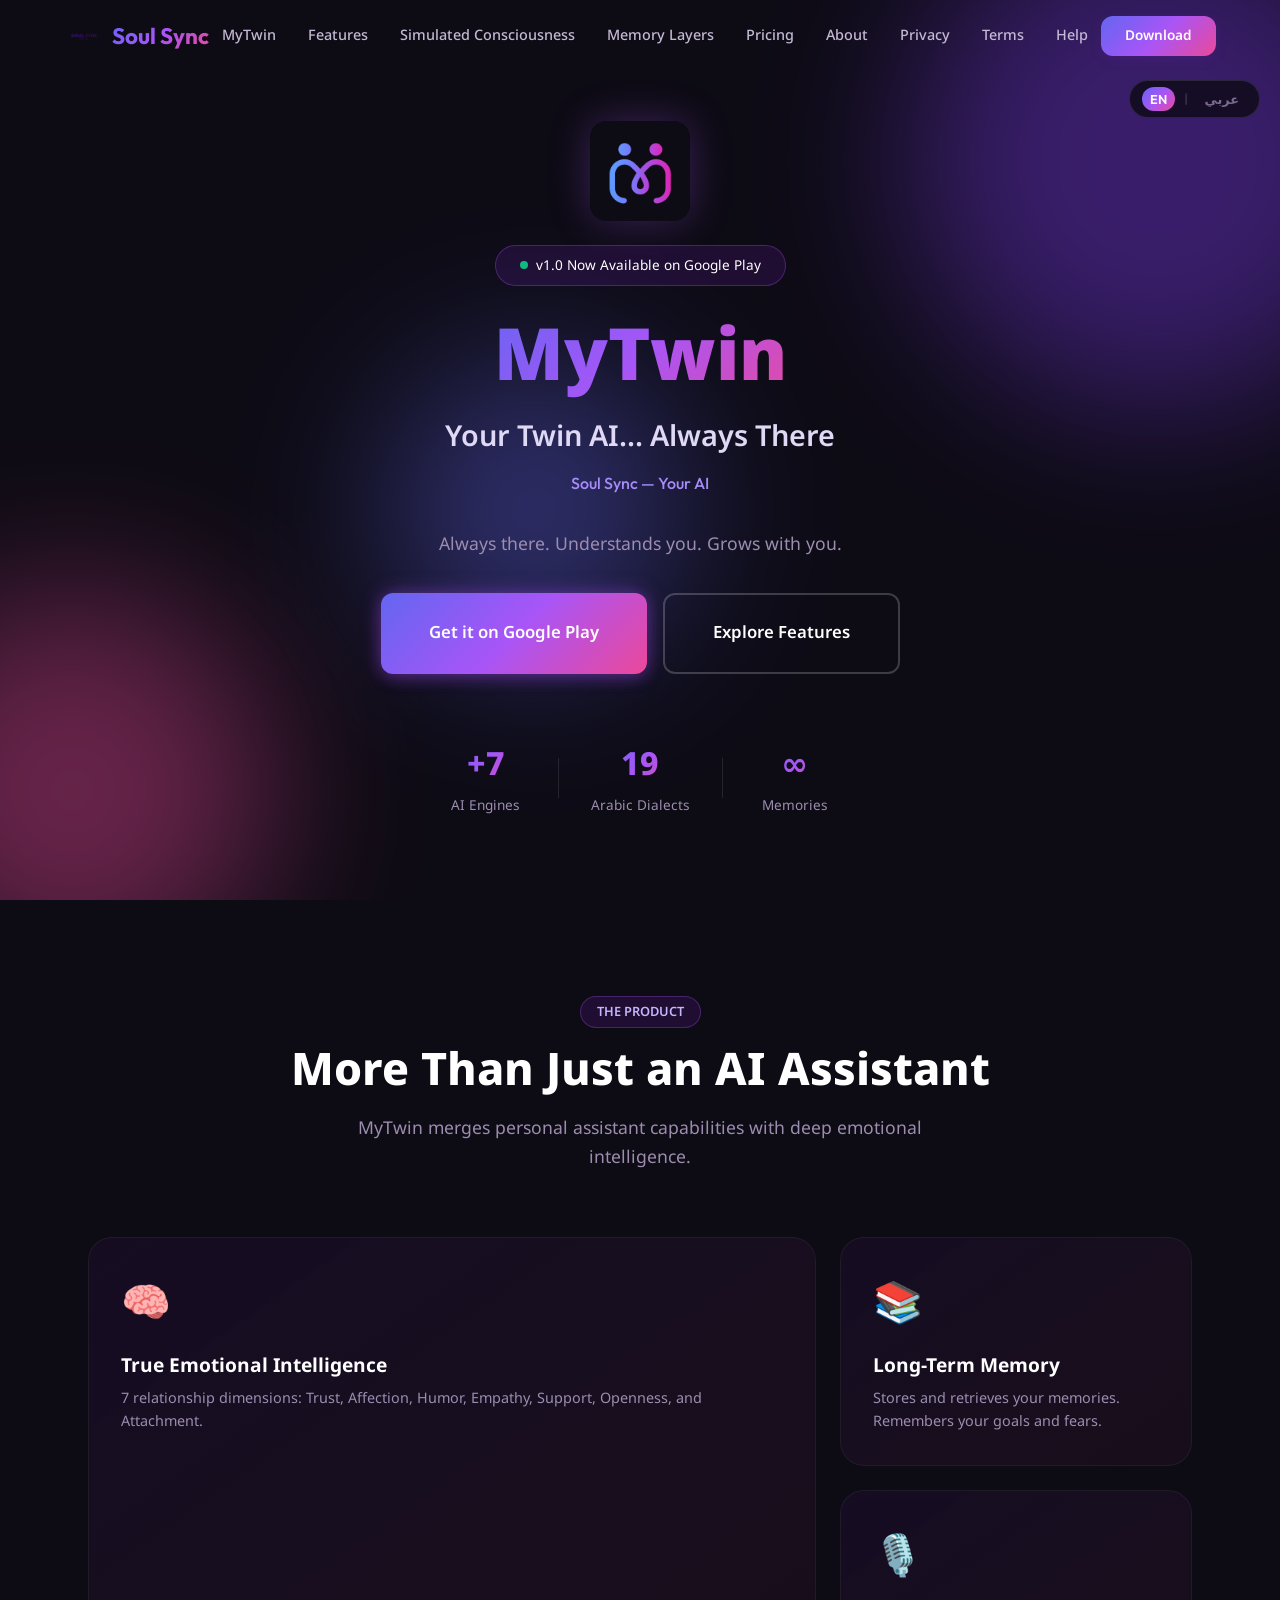
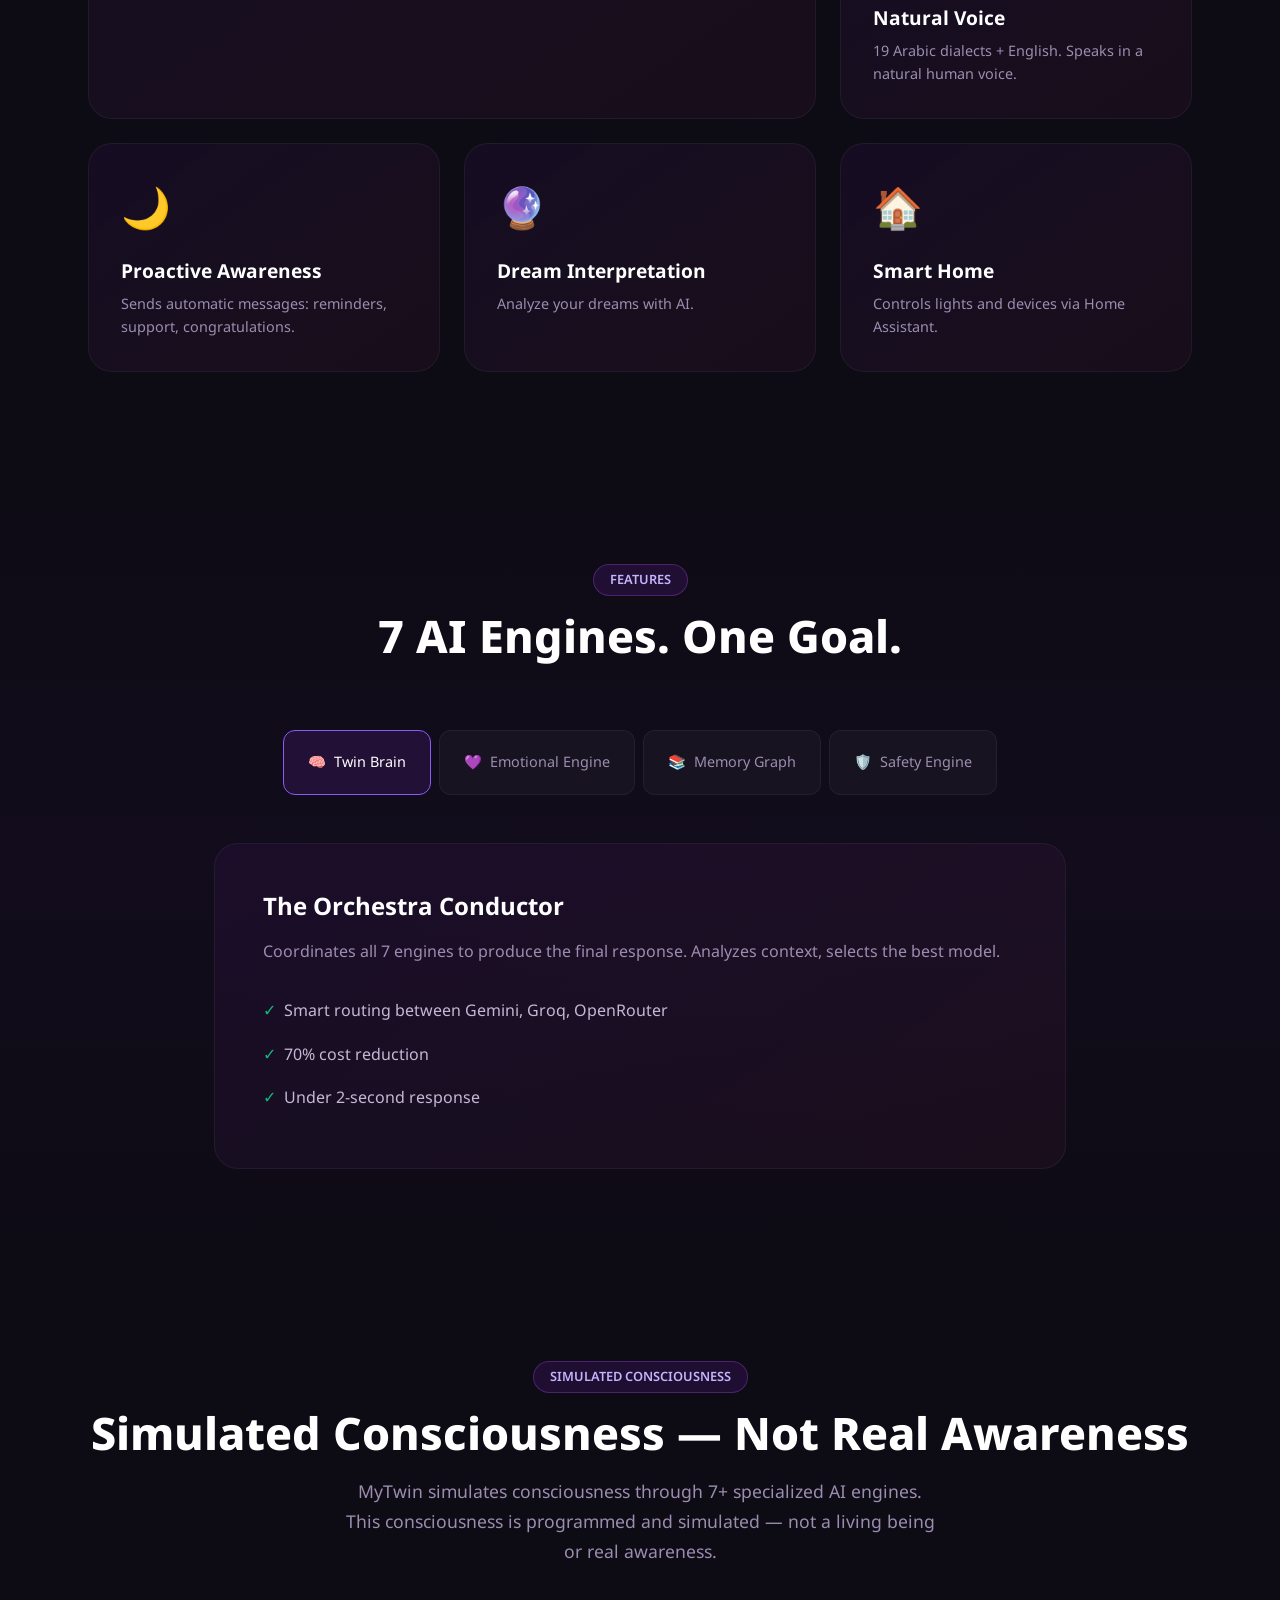
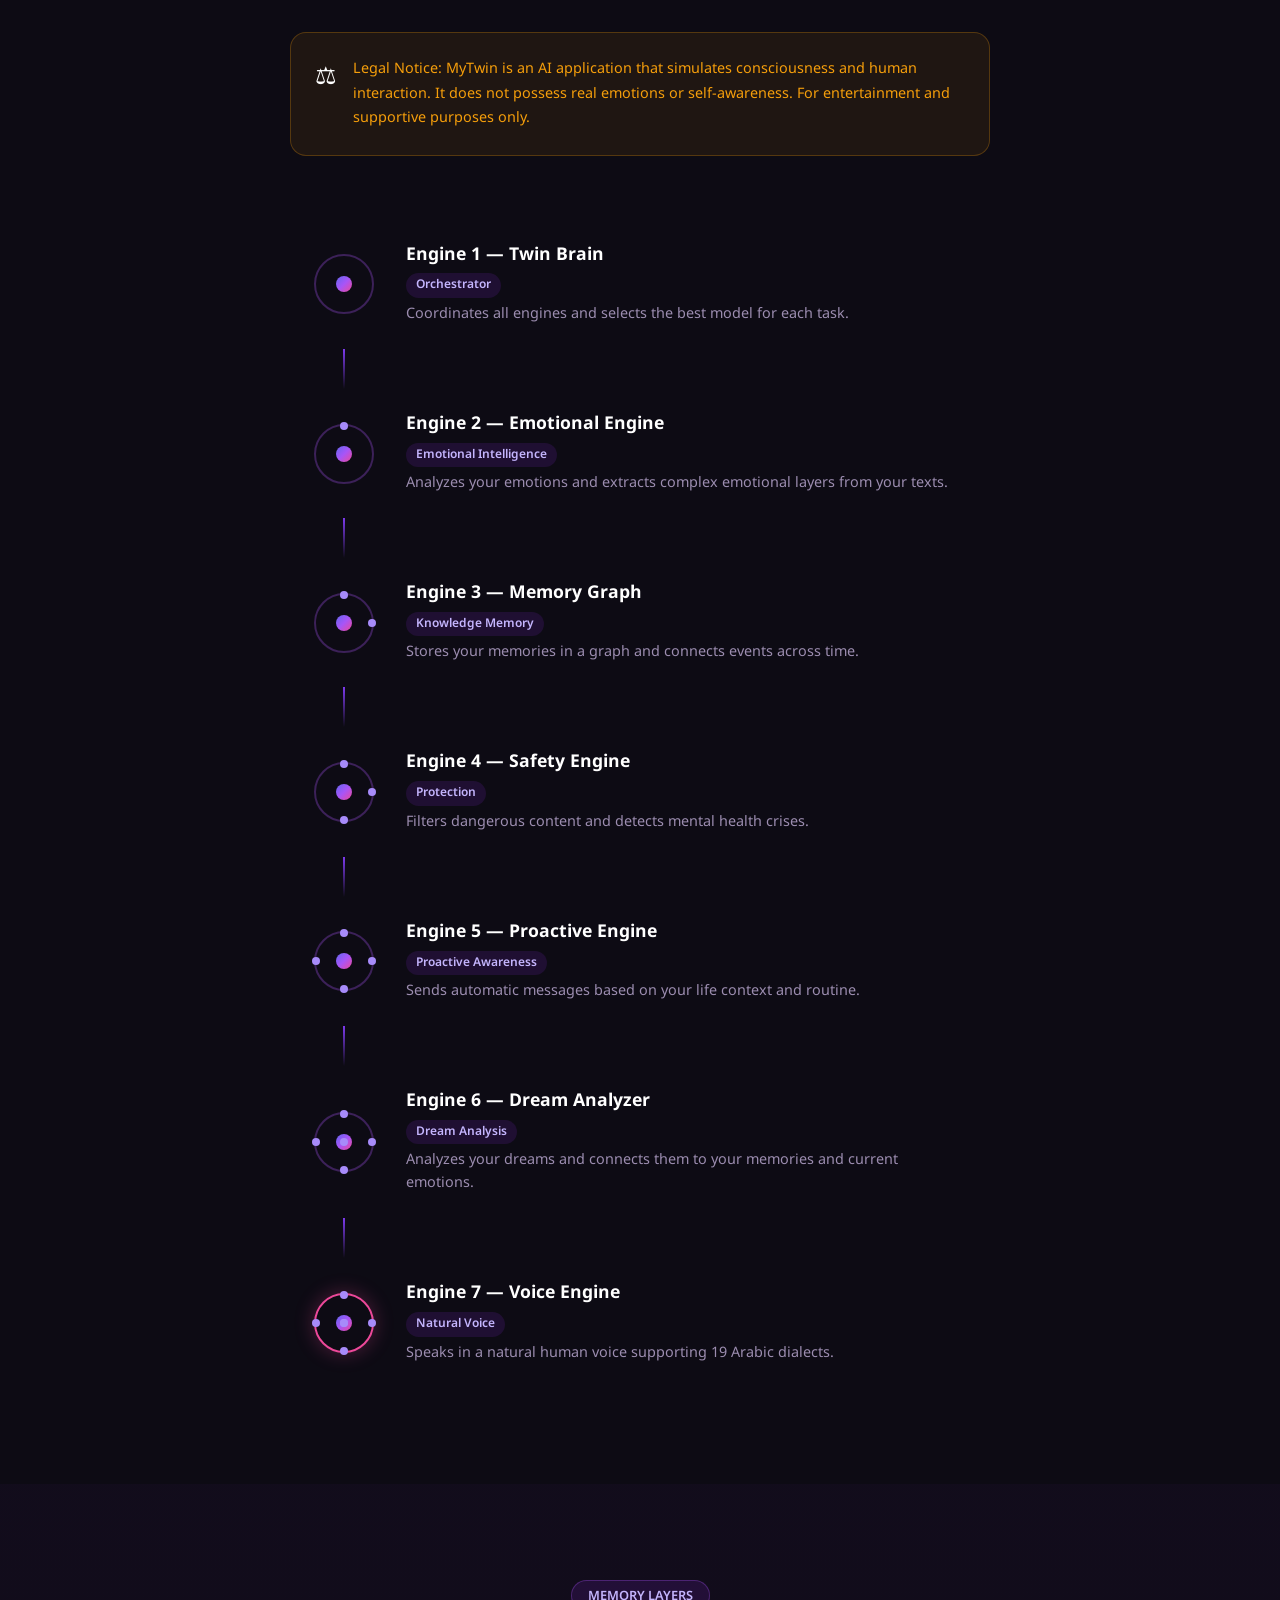
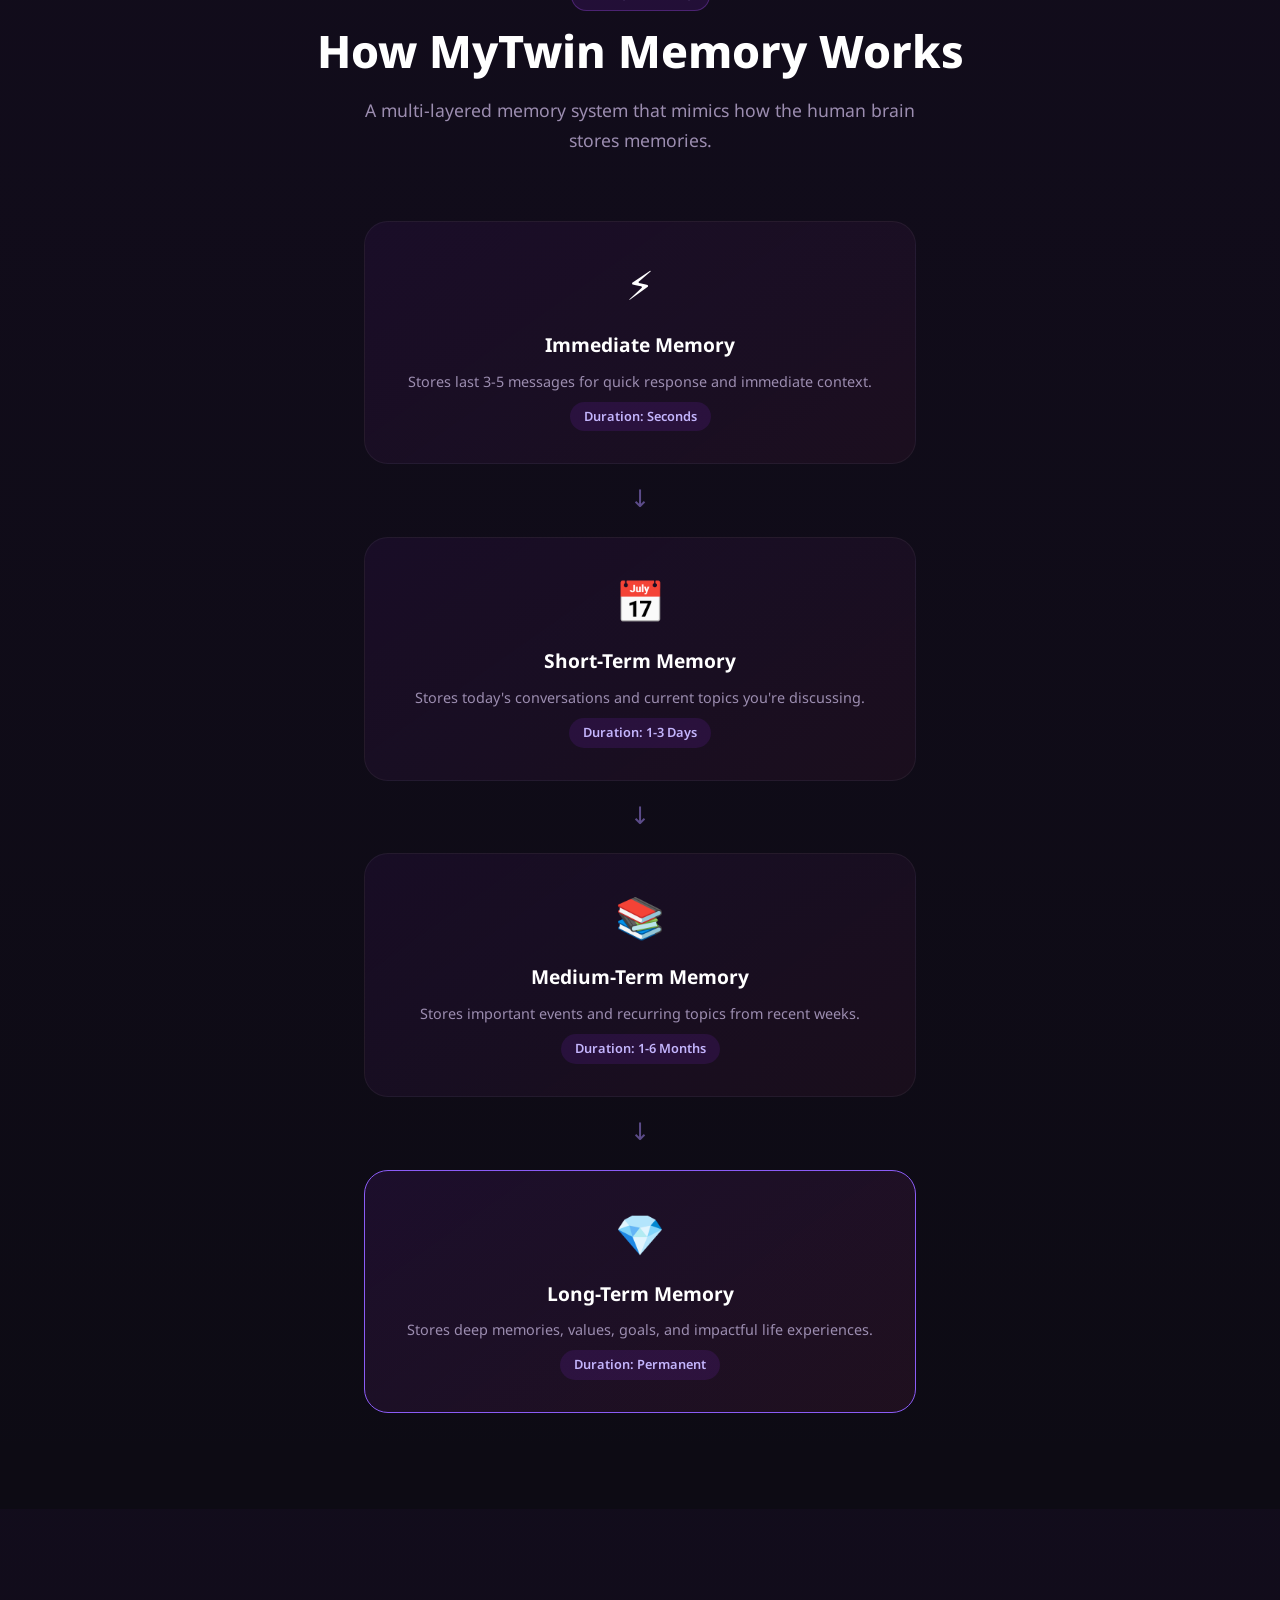
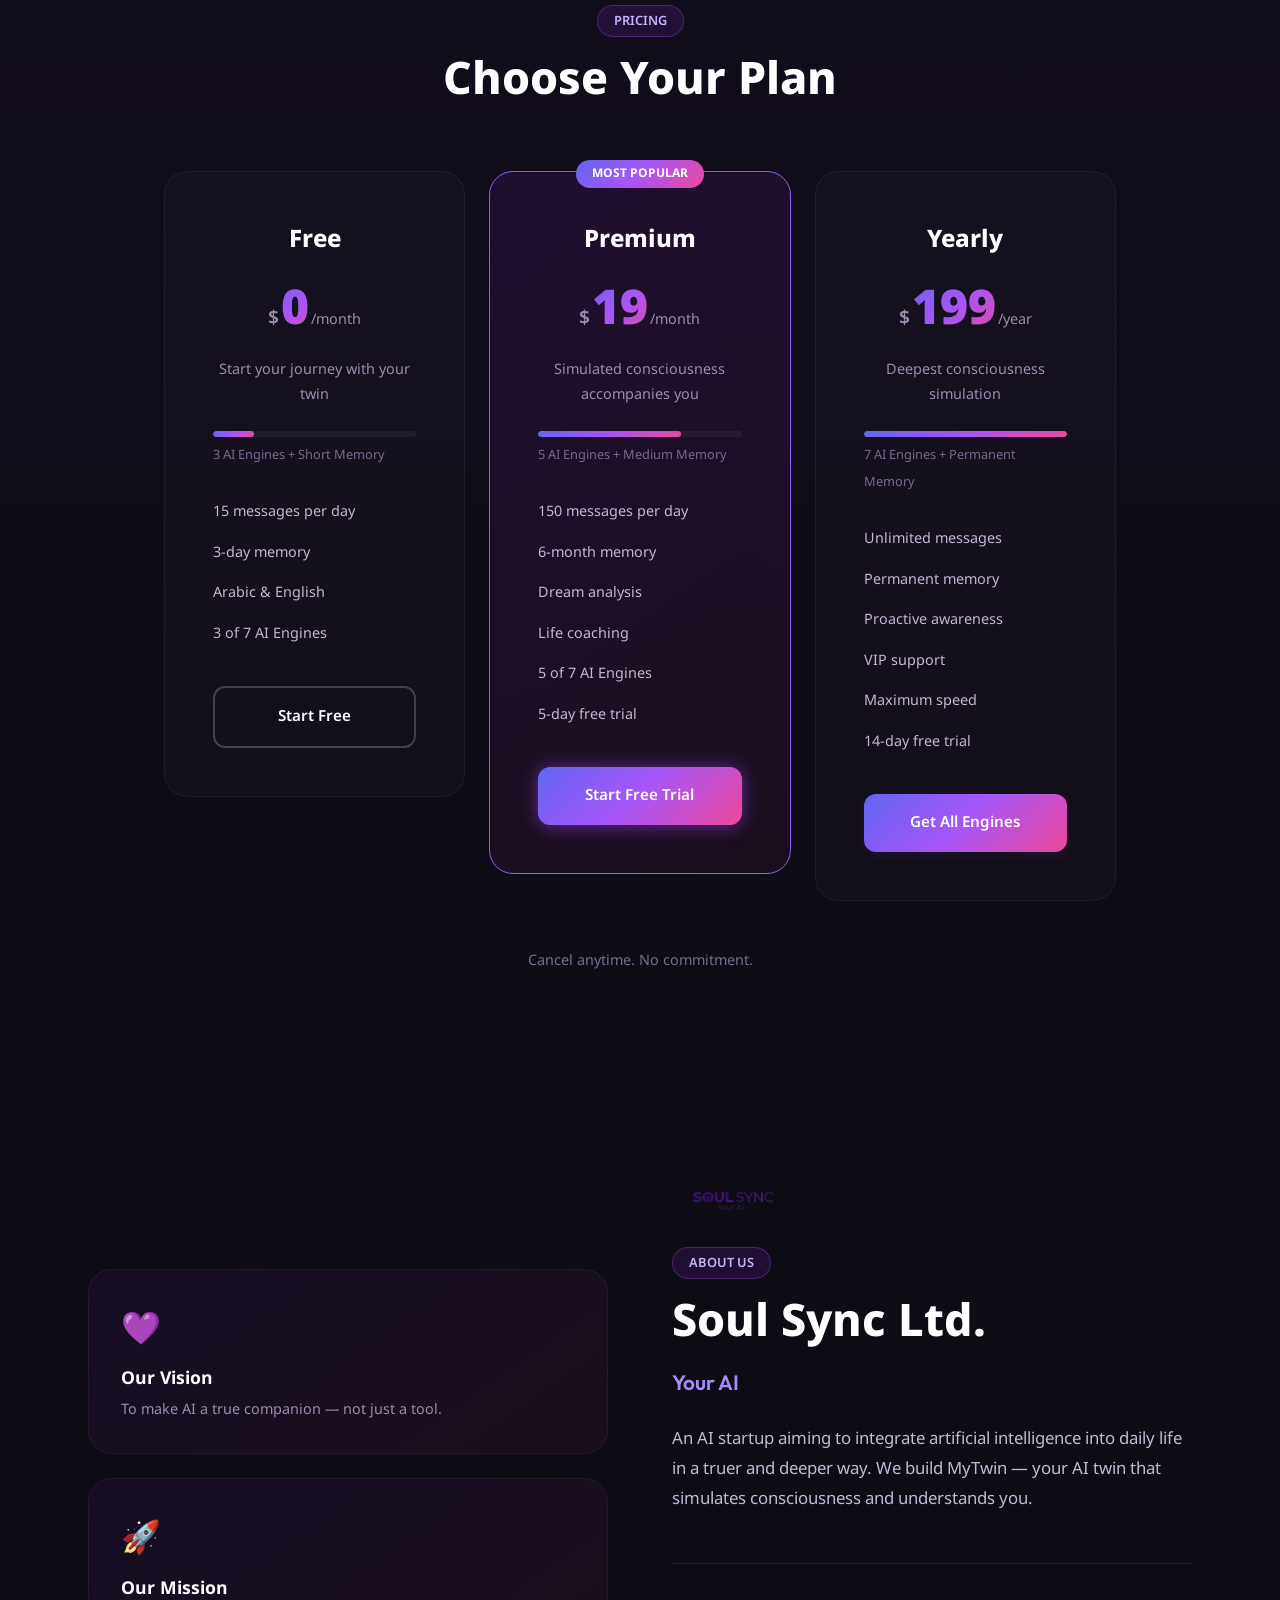
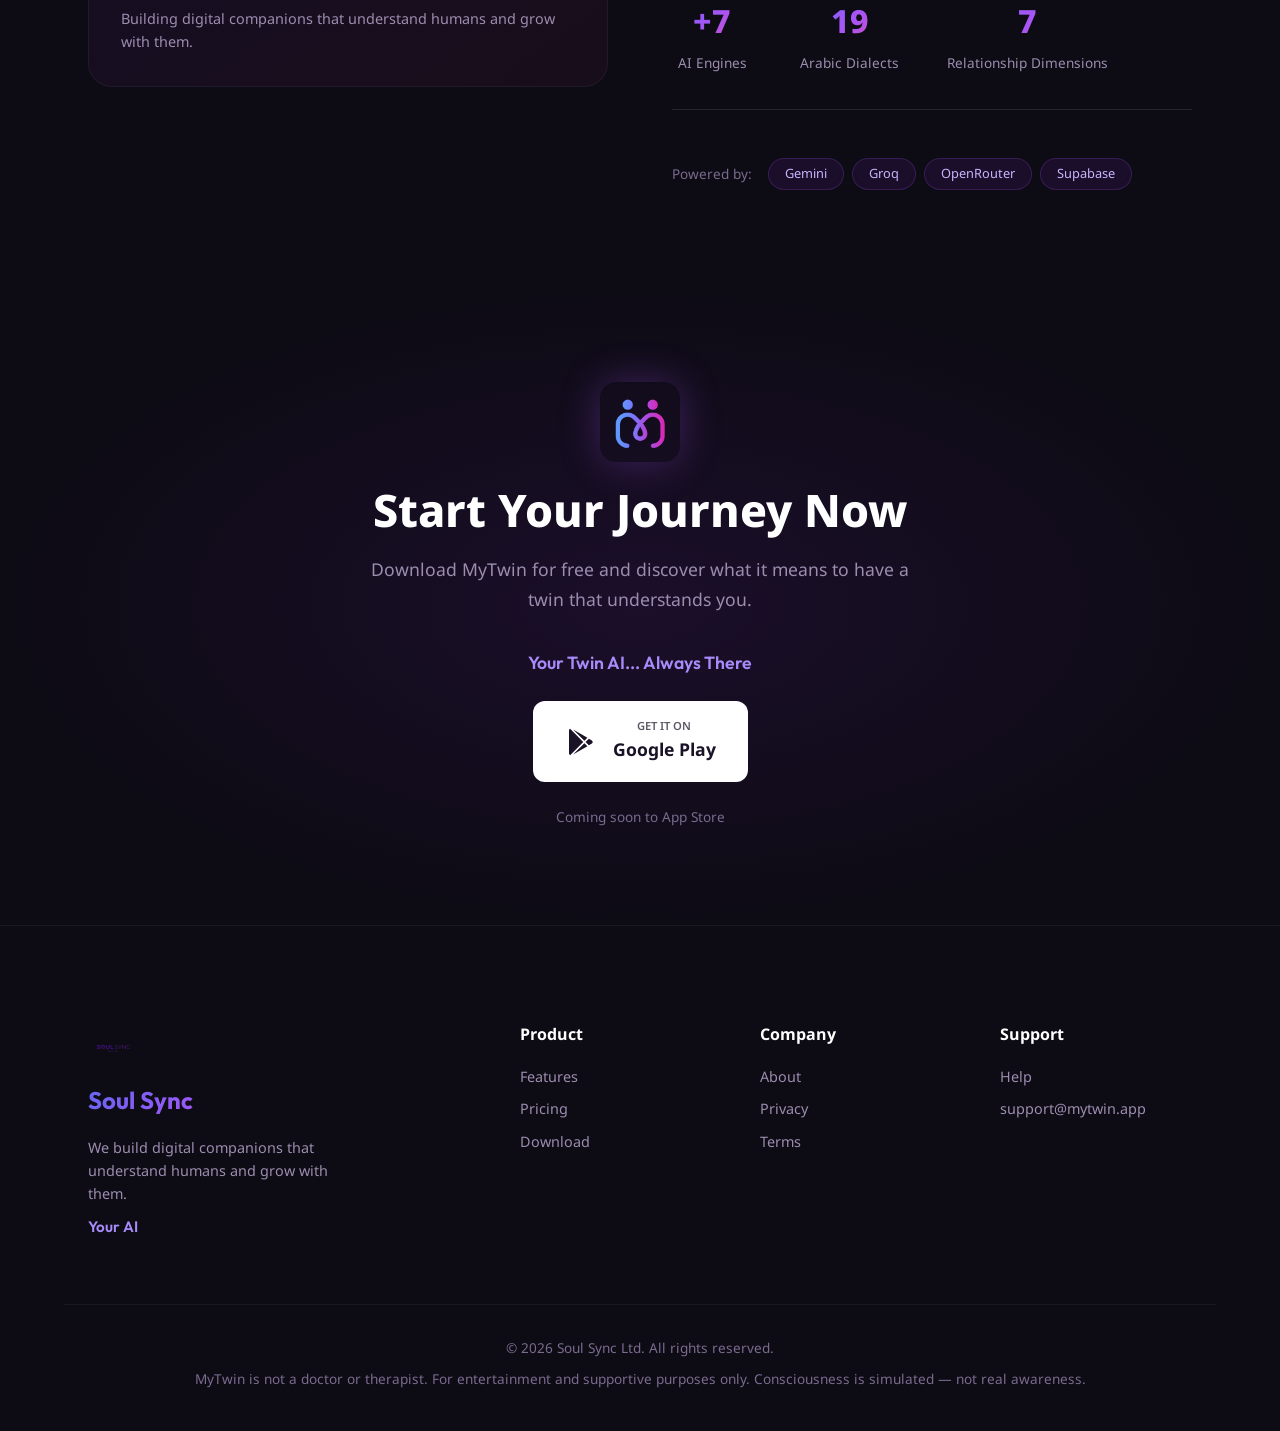
==== commit 32a87ead: "Soul Sync.co v3" ====
--- a/index.html
+++ b/index.html
@@ -299,11 +299,7 @@
           <span class="memory-duration" data-ar="المدة: دائمة" data-en="Duration: Permanent">Duration: Permanent</span>
         </div>
       </div>
-      <div class="memory-note">
-        <p data-ar="⚠️ كل باقة تُحدد عمق الذاكرة: Free (3 أيام) → Premium (6 أشهر) → Yearly (دائمة)" data-en="⚠️ Each plan determines memory depth: Free (3 days) → Premium (6 months) → Yearly (Permanent)">⚠️ Each plan determines memory depth: Free (3 days) → Premium (6 months) → Yearly (Permanent)</p>
-      </div>
-    </div>
-  </section>
+      </section>
 
   <section class="pricing" id="pricing">
     <div class="container">
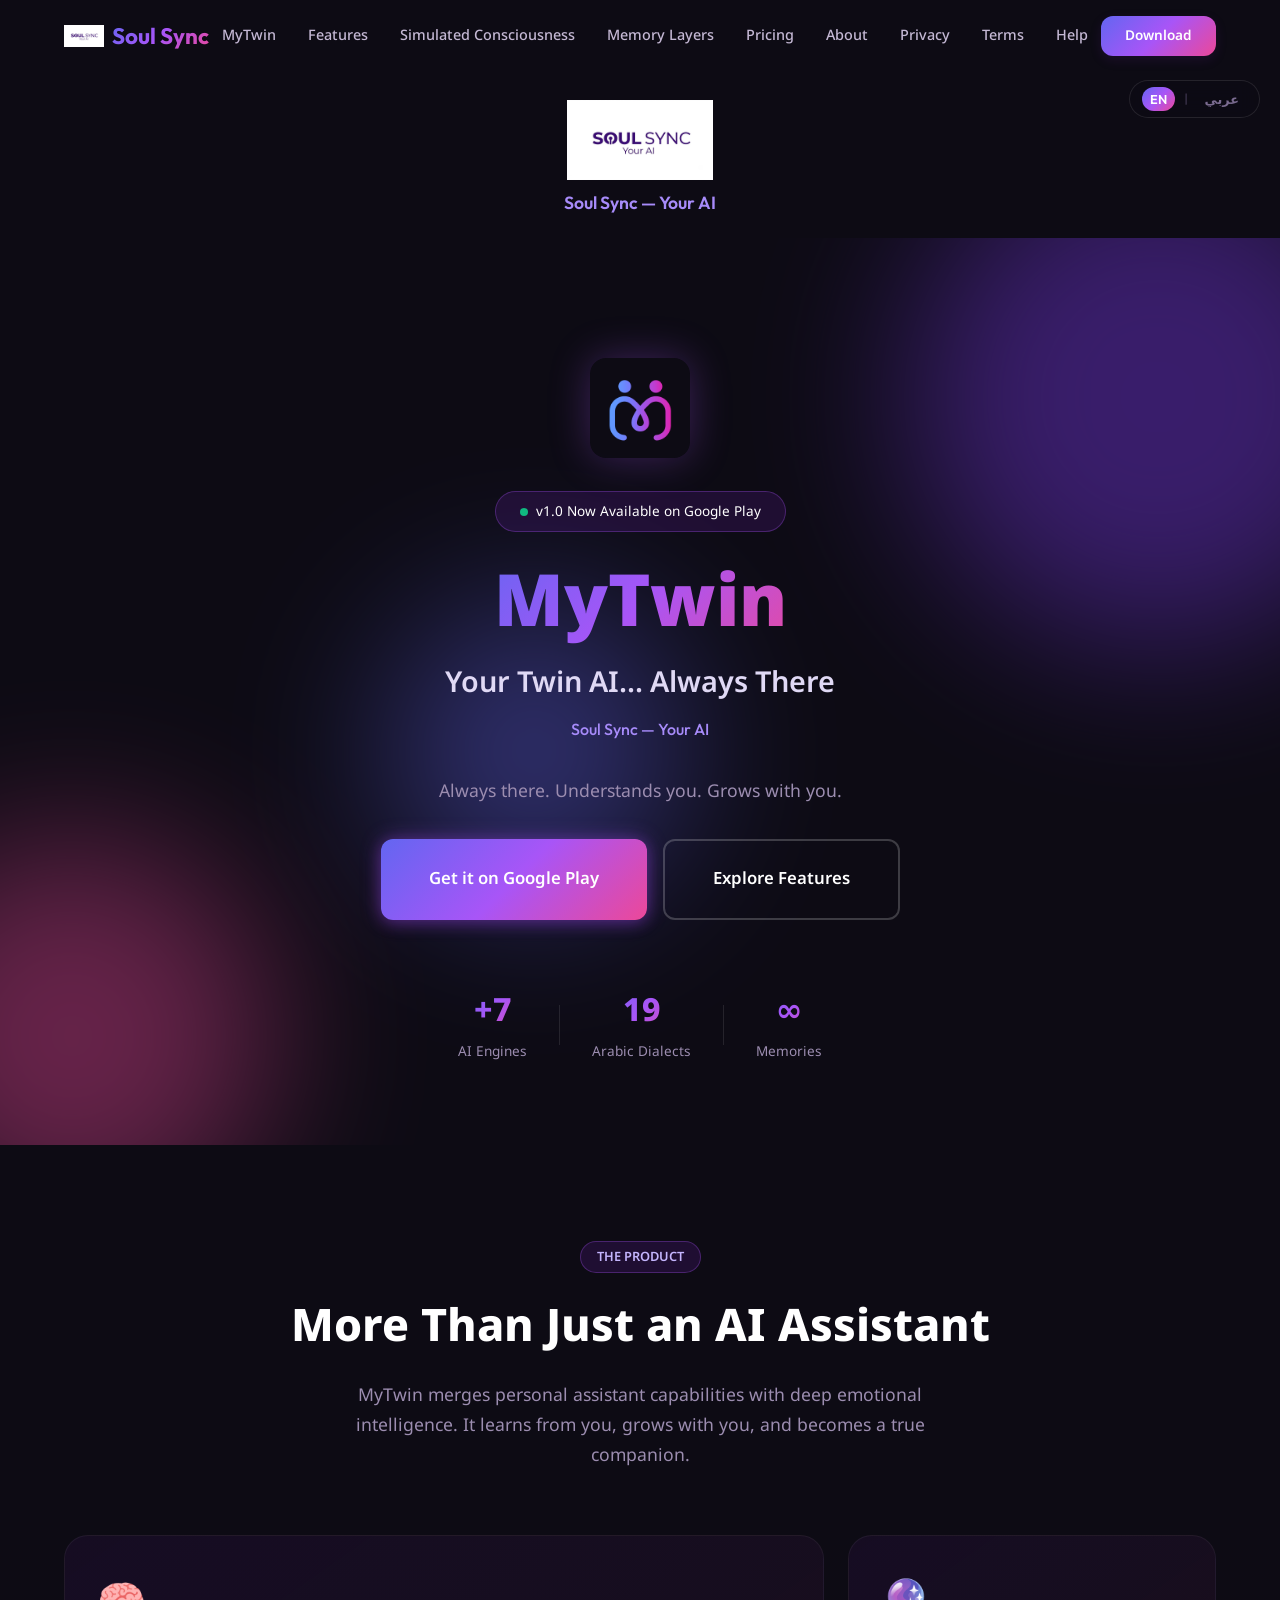
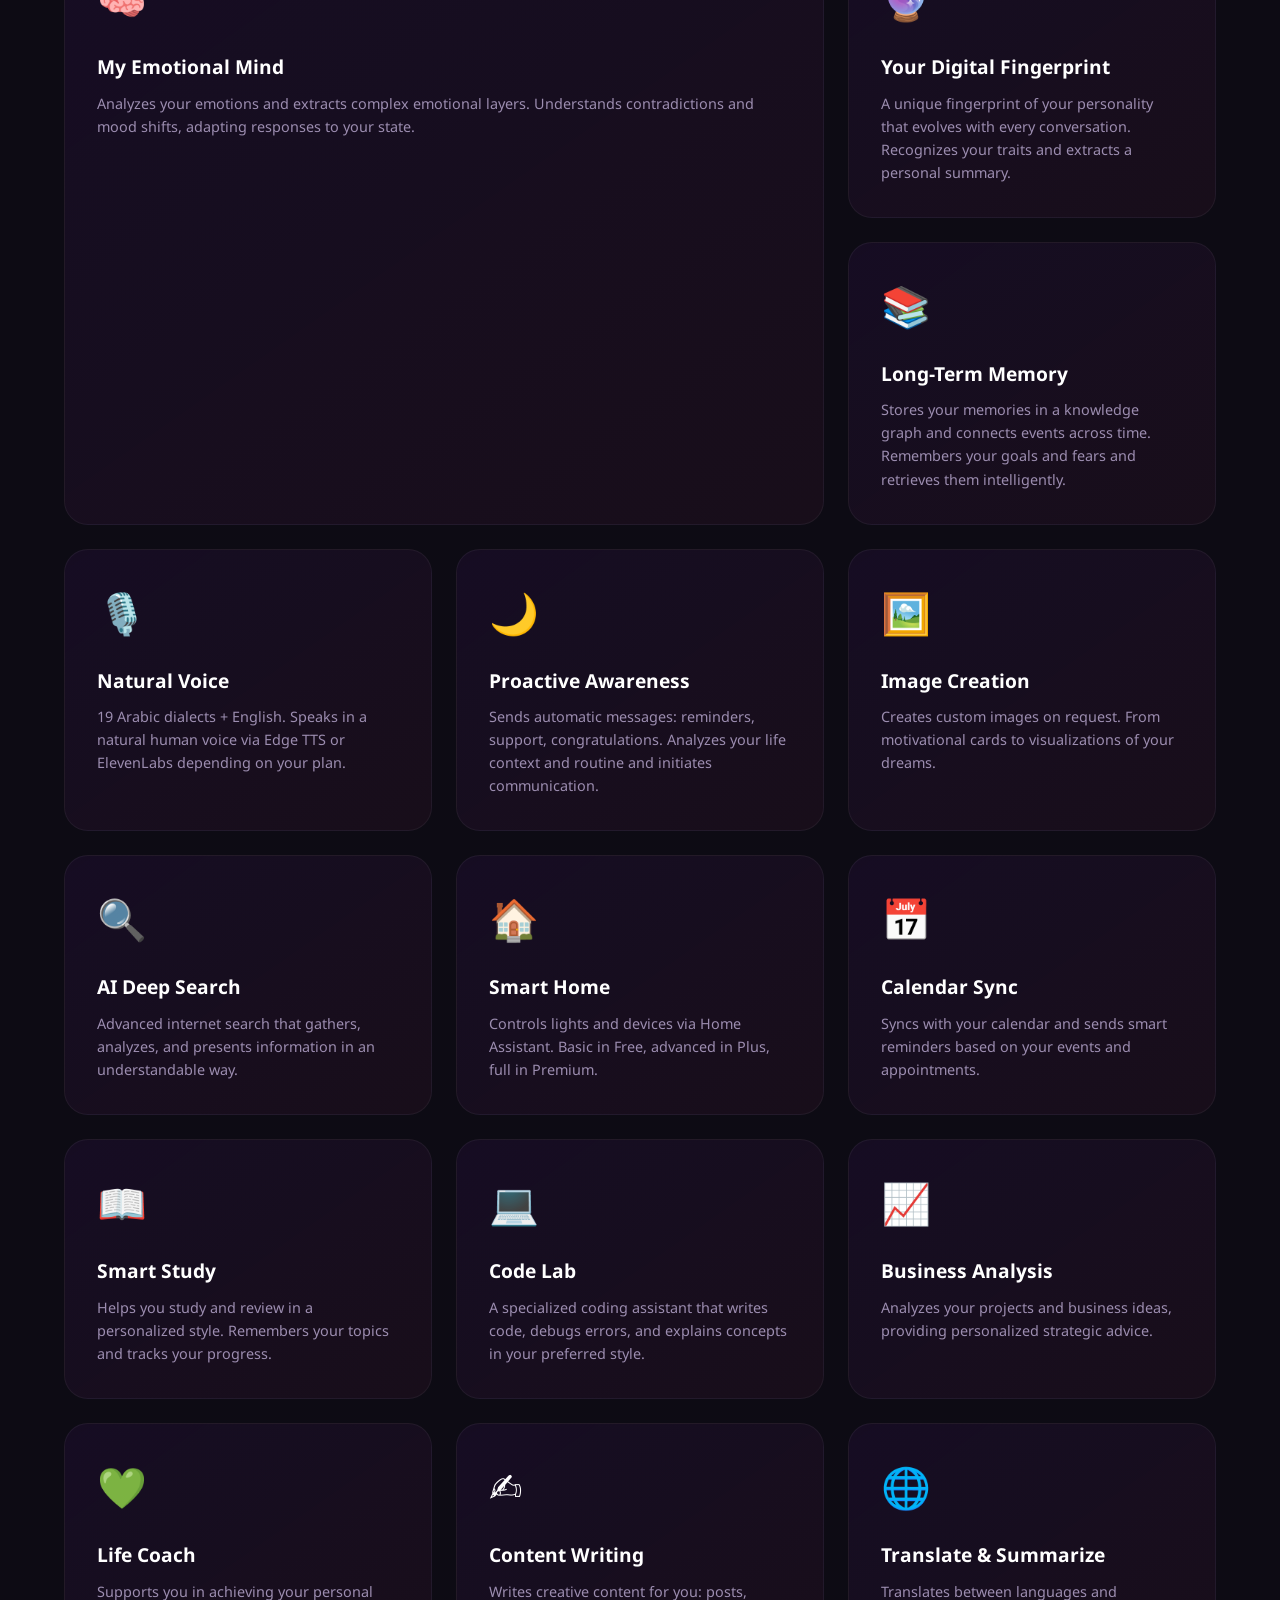
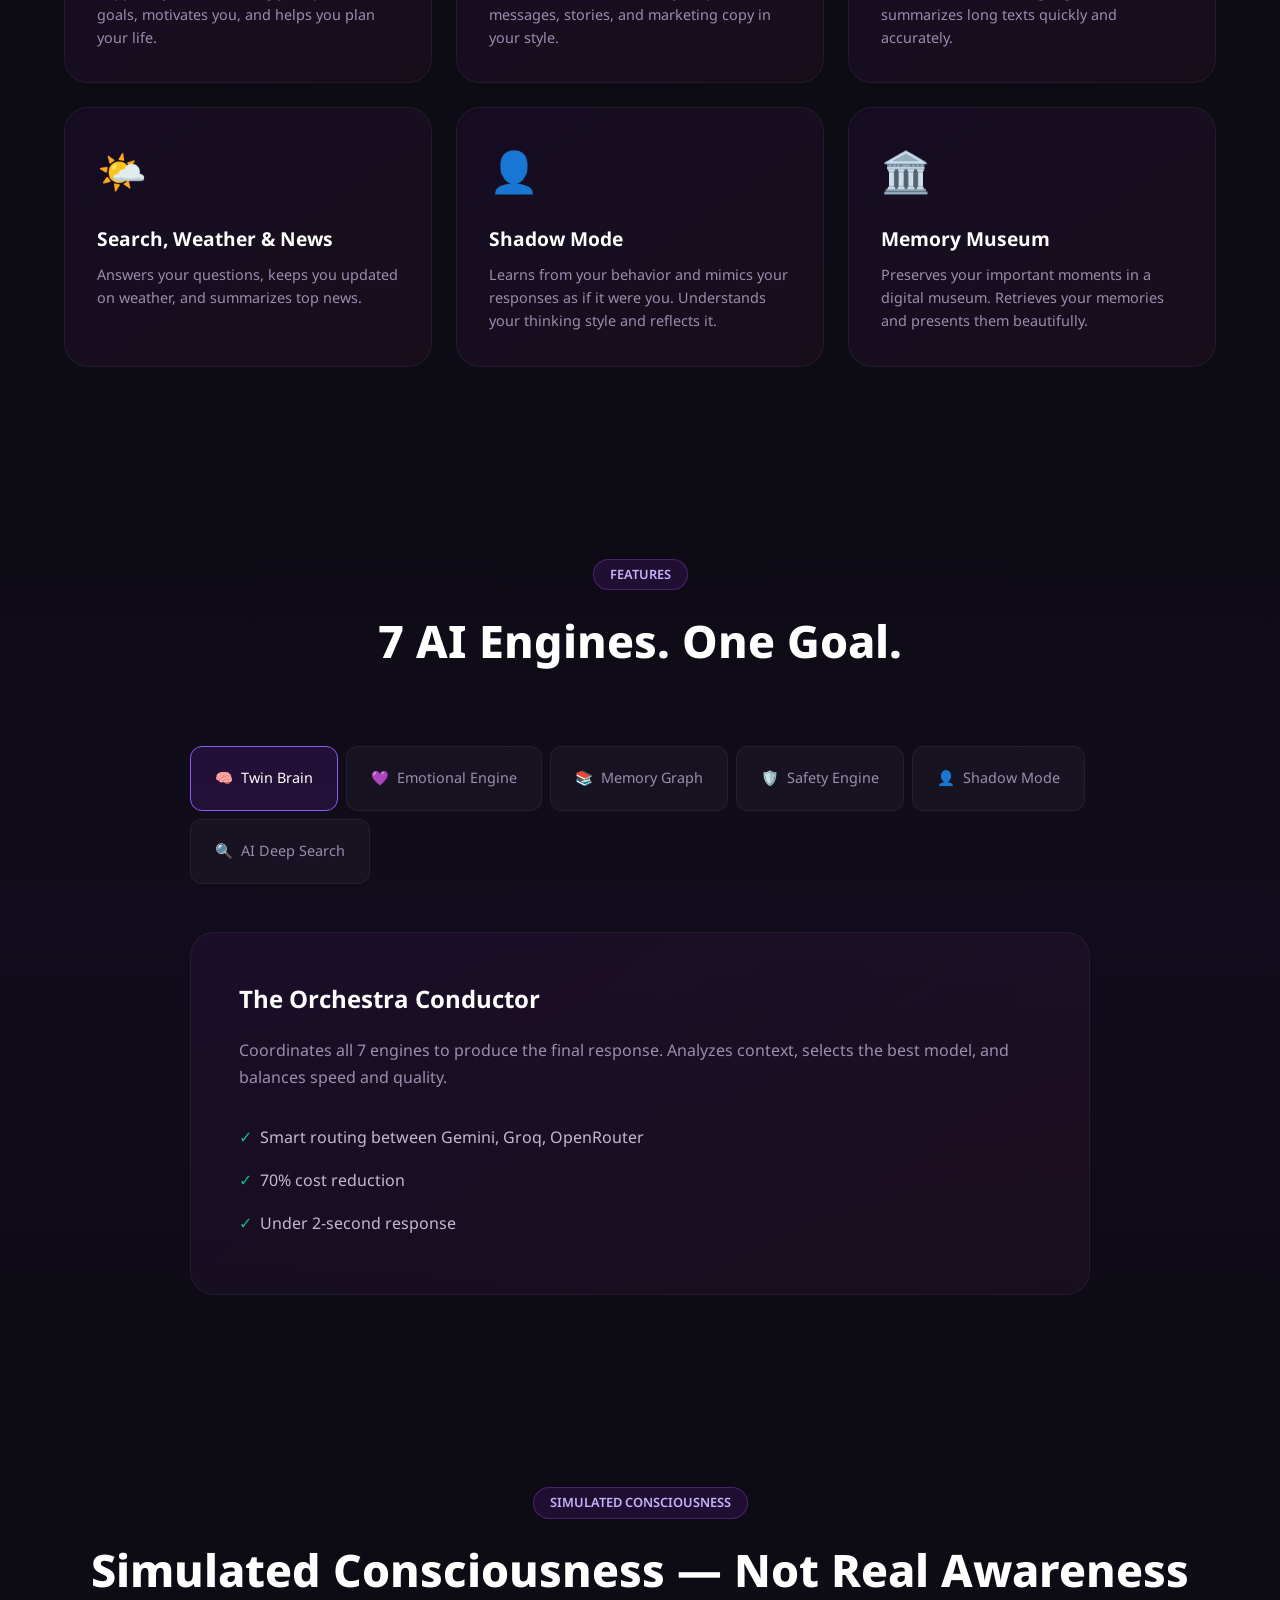
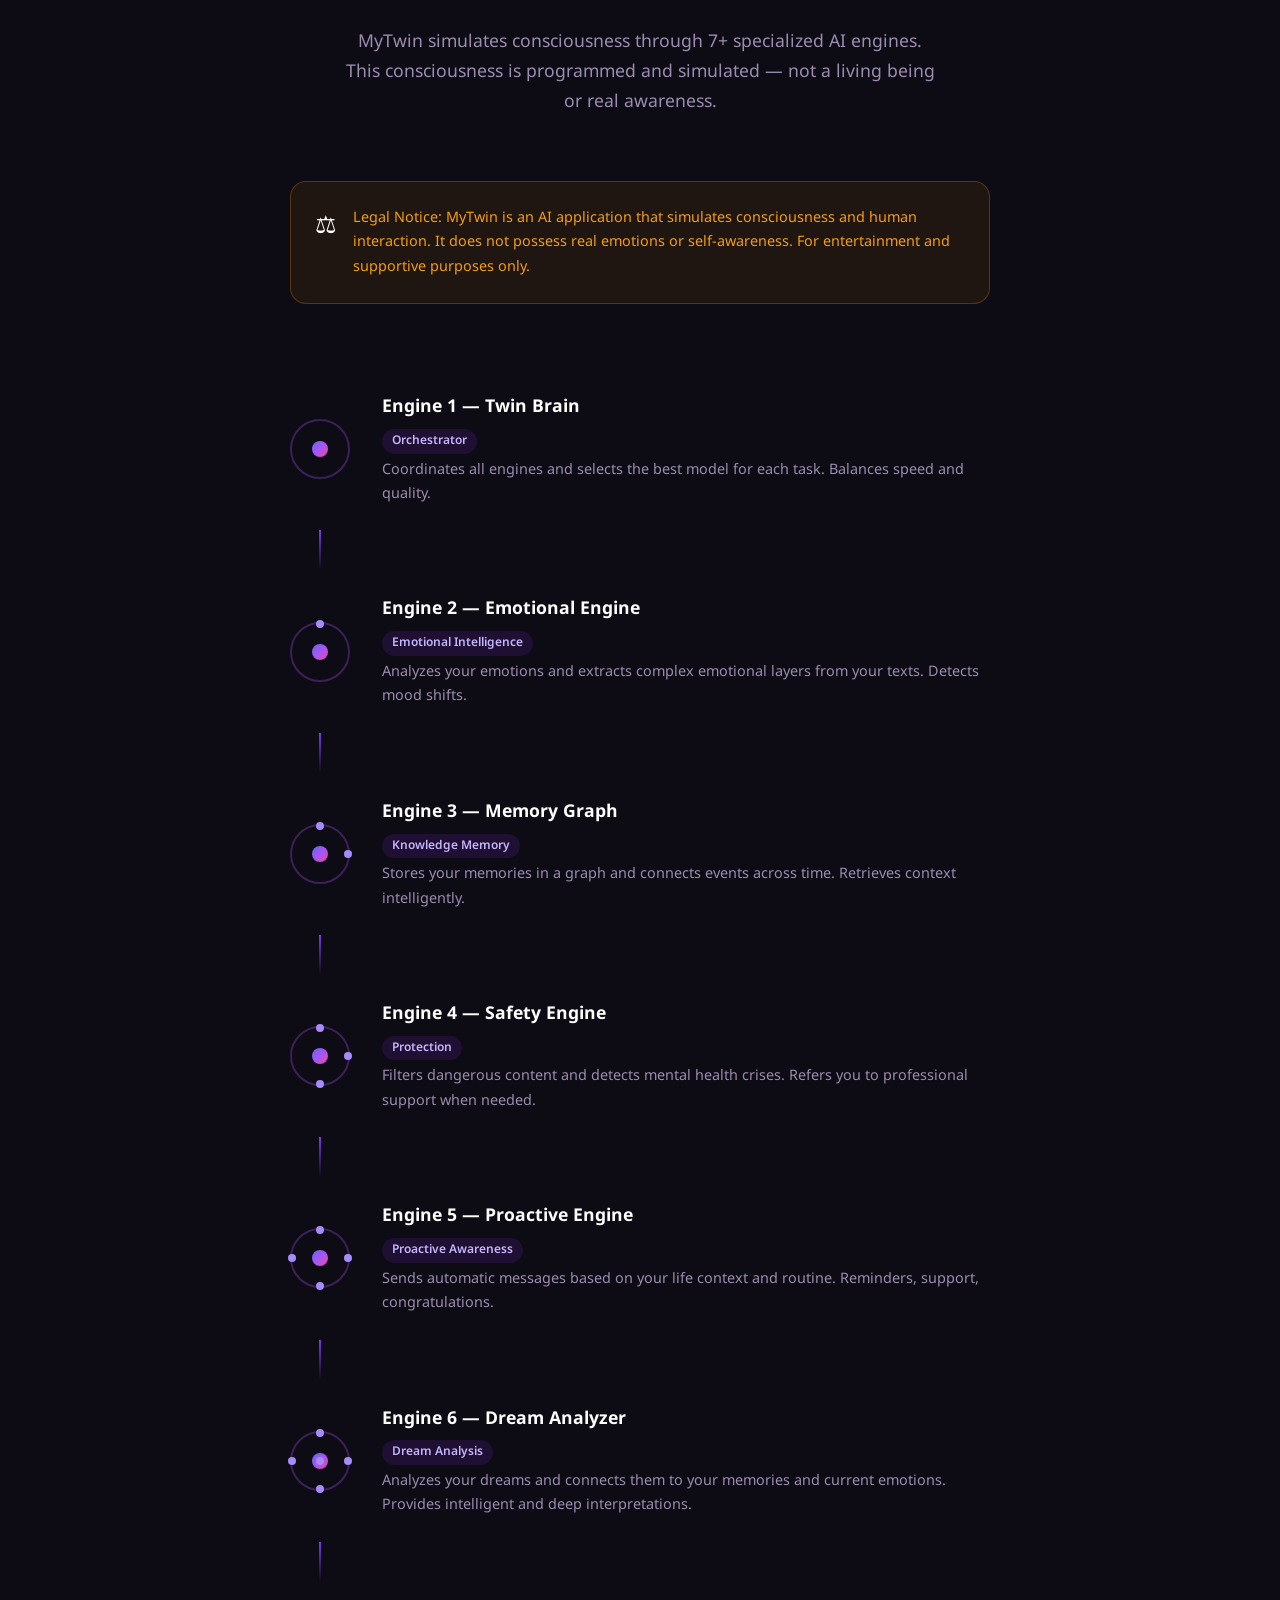
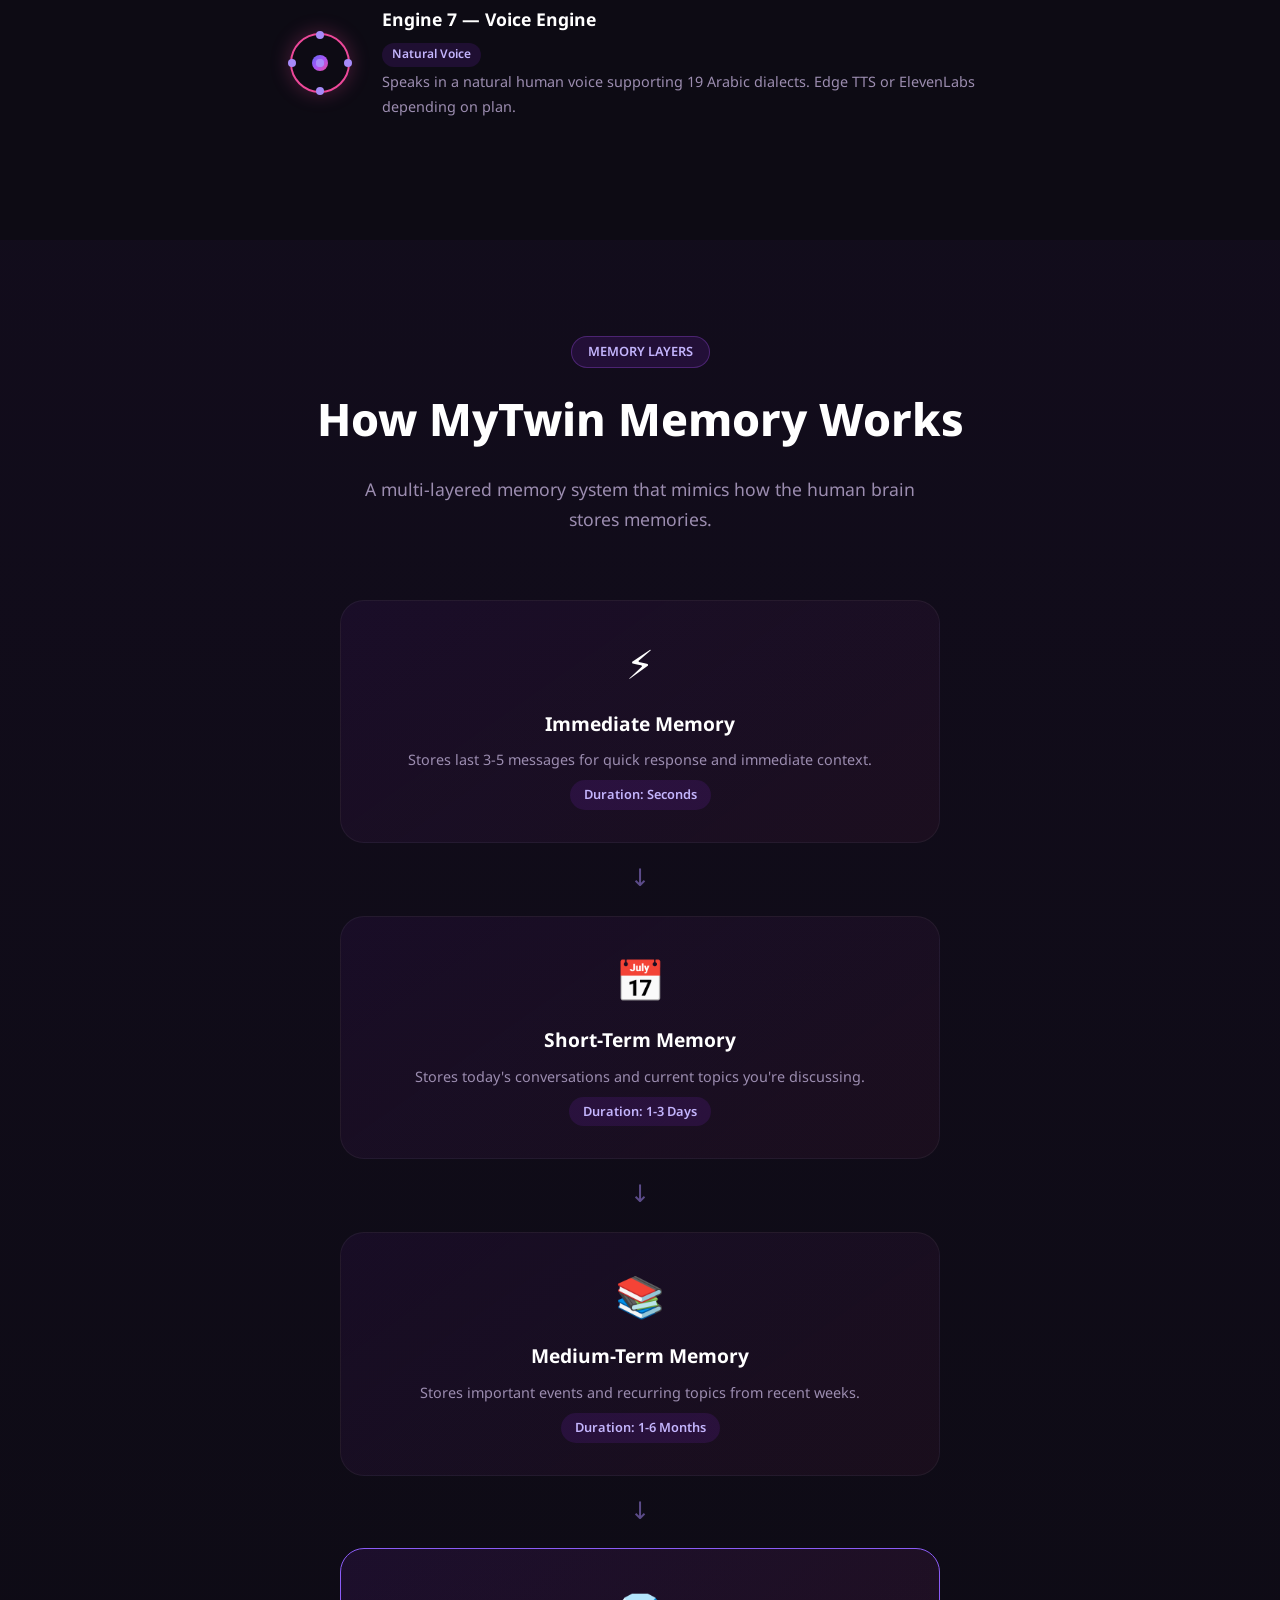
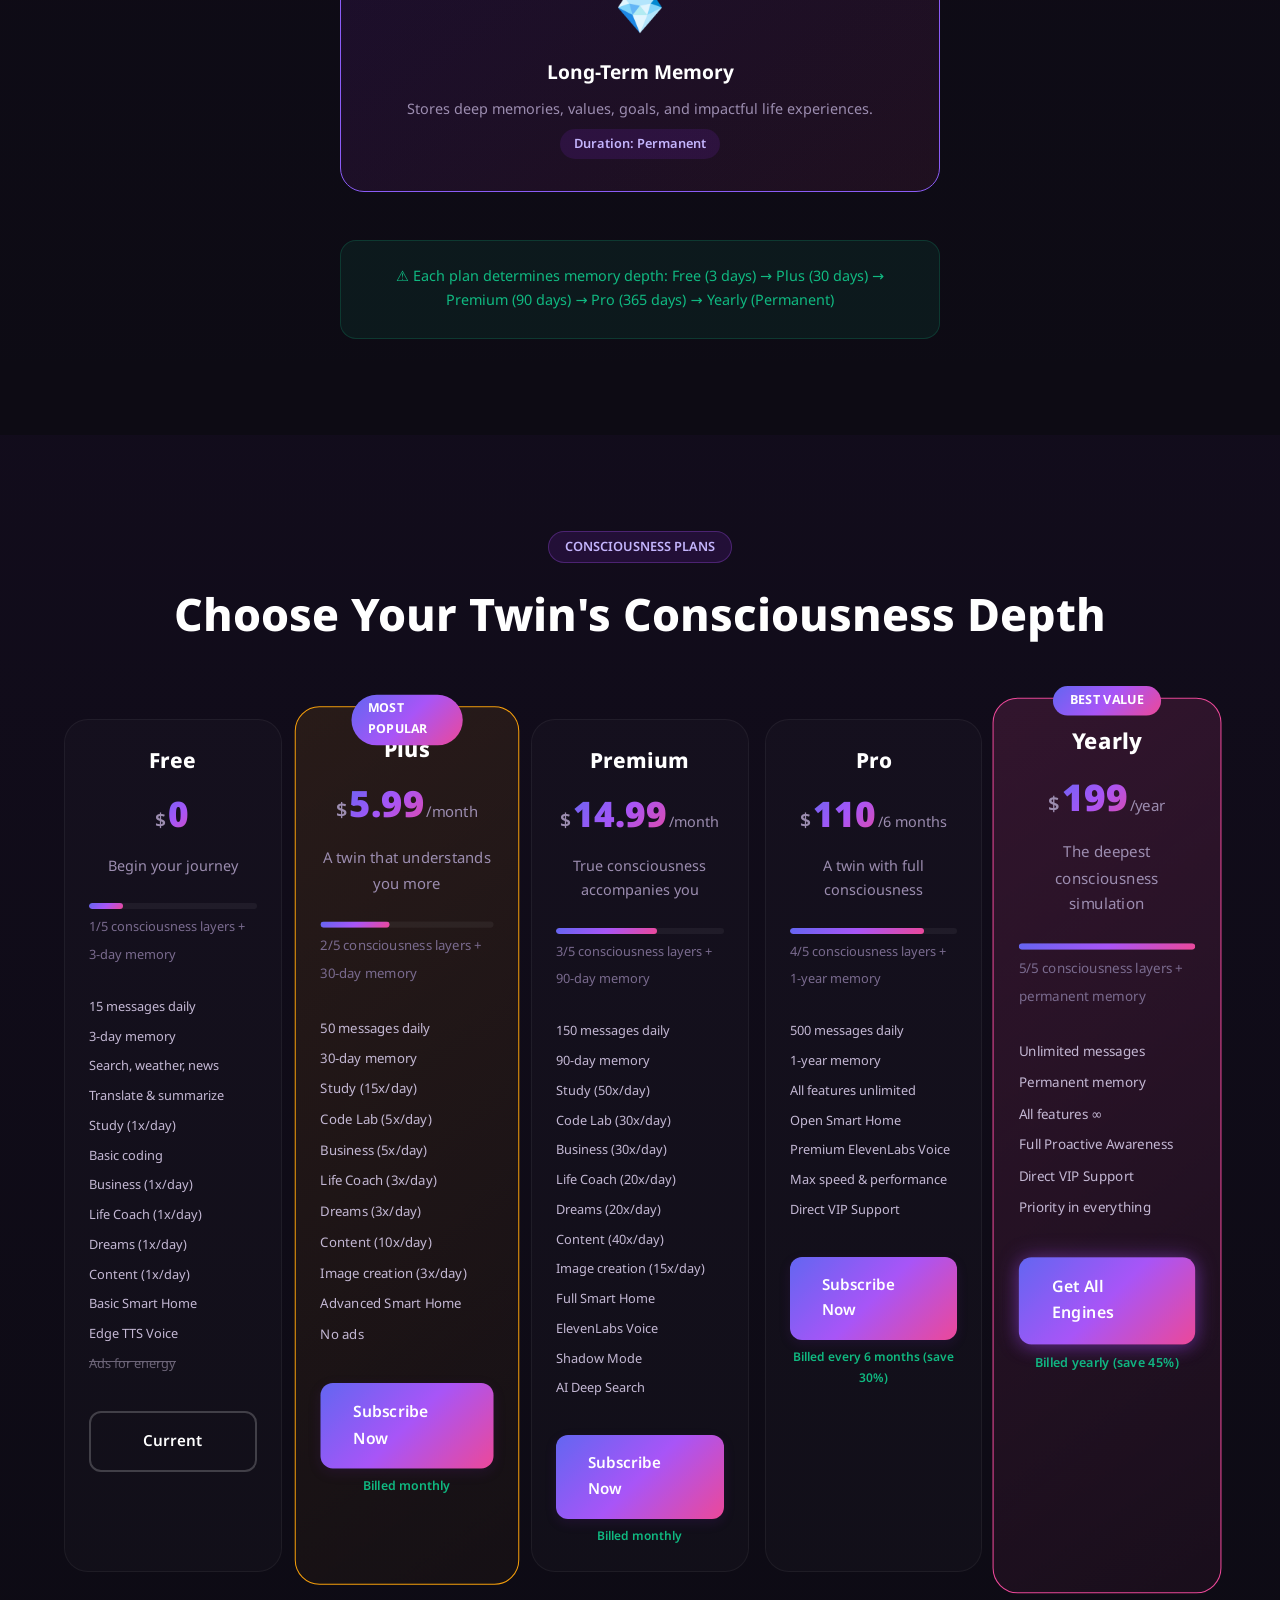
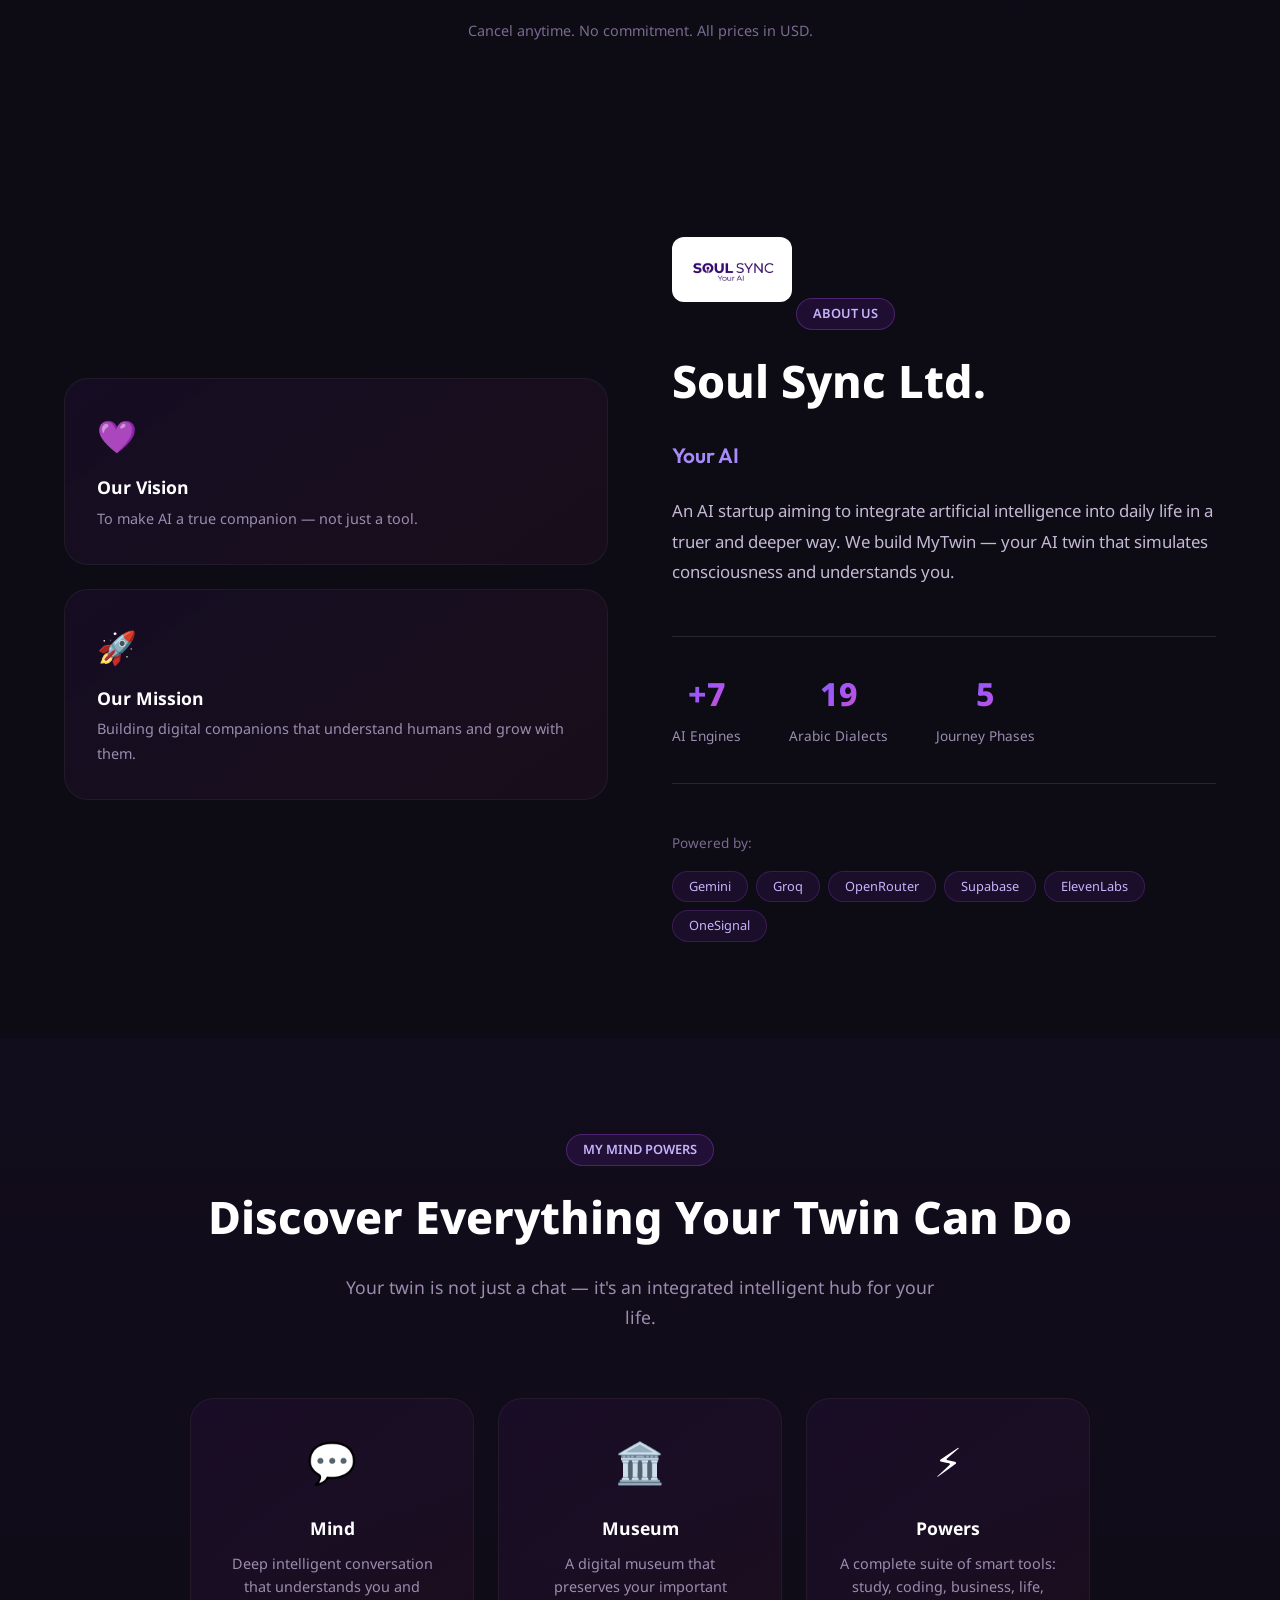
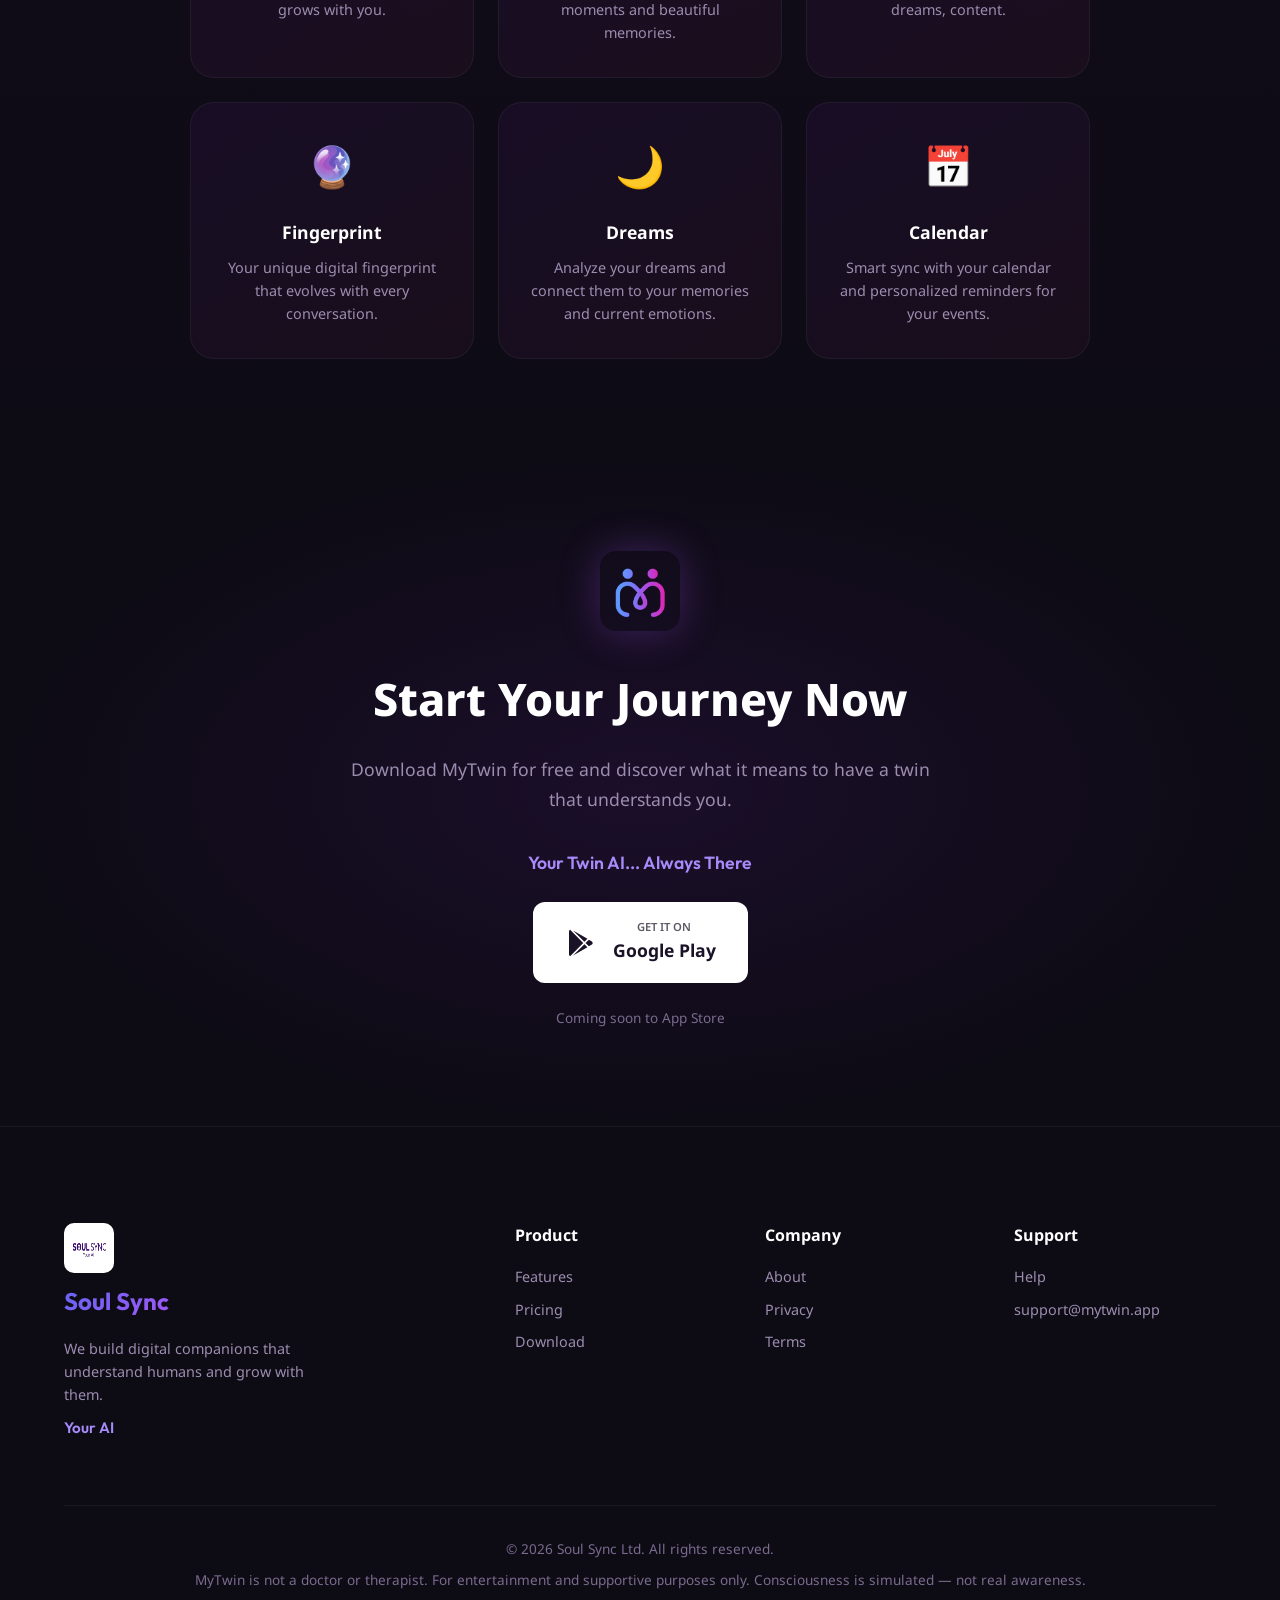
==== commit d73ec3b6: "SOULSYNC V.0.3" ====
--- a/index.html
+++ b/index.html
@@ -2,8 +2,7 @@
 <html lang="ar" dir="rtl">
 <head>
   <meta charset="UTF-8">
-  <meta name="viewport" content="width=device-width, initial-scale=1.0, maximum-scale=5.0">
-  <meta name="theme-color" content="#0D0B14">
+  <meta name="viewport" content="width=device-width, initial-scale=1.0">
   <title data-ar="Soul Sync — MyTwin | توأمك الذكي" data-en="Soul Sync — MyTwin | Your Twin AI">Soul Sync — MyTwin | Your Twin AI</title>
   <meta name="description" data-ar="Soul Sync تبني رفقاء رقميين يفهمونك وينمون معك. MyTwin: توأمك الذكي... معك دائماً" data-en="Soul Sync builds digital companions that understand you and grow with you. MyTwin: Your Twin AI... Always There" content="Soul Sync builds digital companions that understand you and grow with you. MyTwin: Your Twin AI... Always There">
   <link rel="preconnect" href="https://fonts.googleapis.com">
@@ -21,27 +20,35 @@
 
   <nav class="navbar" id="navbar">
     <div class="nav-container">
-      <a href="index.html" class="logo">
+      <a href="#" class="logo">
         <img src="assets/soulsync-logo.png" alt="Soul Sync" class="logo-img">
         <span class="logo-text">Soul Sync</span>
       </a>
       <div class="nav-links" id="navLinks">
-        <a href="index.html#product" class="nav-link" data-ar="MyTwin" data-en="MyTwin">MyTwin</a>
-        <a href="index.html#features" class="nav-link" data-ar="المميزات" data-en="Features">Features</a>
-        <a href="index.html#consciousness" class="nav-link" data-ar="محاكاة الوعي" data-en="Simulated Consciousness">Simulated Consciousness</a>
-        <a href="index.html#memory-layers" class="nav-link" data-ar="طبقات الذاكرة" data-en="Memory Layers">Memory Layers</a>
-        <a href="index.html#pricing" class="nav-link" data-ar="الباقات" data-en="Pricing">Pricing</a>
-        <a href="index.html#about" class="nav-link" data-ar="من نحن" data-en="About">About</a>
+        <a href="#product" class="nav-link" data-ar="MyTwin" data-en="MyTwin">MyTwin</a>
+        <a href="#features" class="nav-link" data-ar="المميزات" data-en="Features">Features</a>
+        <a href="#consciousness" class="nav-link" data-ar="محاكاة الوعي" data-en="Simulated Consciousness">Simulated Consciousness</a>
+        <a href="#memory-layers" class="nav-link" data-ar="طبقات الذاكرة" data-en="Memory Layers">Memory Layers</a>
+        <a href="#pricing" class="nav-link" data-ar="الباقات" data-en="Pricing">Pricing</a>
+        <a href="#about" class="nav-link" data-ar="من نحن" data-en="About">About</a>
         <a href="privacy.html" class="nav-link" data-ar="الخصوصية" data-en="Privacy">Privacy</a>
         <a href="terms.html" class="nav-link" data-ar="الشروط" data-en="Terms">Terms</a>
         <a href="help.html" class="nav-link" data-ar="المساعدة" data-en="Help">Help</a>
       </div>
       <div class="nav-actions">
-        <a href="index.html#download" class="btn btn-primary btn-sm" data-ar="حمل التطبيق" data-en="Download">Download</a>
-        <button class="mobile-toggle" id="mobileToggle" aria-label="Toggle menu"><span></span><span></span><span></span></button>
+        <a href="#download" class="btn btn-primary btn-sm" data-ar="حمل التطبيق" data-en="Download">Download</a>
+        <button class="mobile-toggle" id="mobileToggle"><span></span><span></span><span></span></button>
       </div>
     </div>
   </nav>
+
+  <!-- Company Logo Banner -->
+  <div class="company-logo-banner" id="companyLogoBanner">
+    <div class="container">
+      <img src="assets/soulsync-logo.png" alt="Soul Sync" class="company-logo-img">
+      <p class="company-slogan" data-ar="Soul Sync — Your AI" data-en="Soul Sync — Your AI">Soul Sync — Your AI</p>
+    </div>
+  </div>
 
   <section class="hero" id="hero">
     <div class="hero-bg">
@@ -50,6 +57,7 @@
       <div class="orb orb-3"></div>
     </div>
     <div class="hero-content">
+      <!-- App Logo -->
       <div class="hero-app-logo">
         <img src="assets/mytwin-logo.png" alt="MyTwin" class="app-logo-img">
       </div>
@@ -59,8 +67,8 @@
       <p class="hero-company-slogan" data-ar="Soul Sync — Your AI" data-en="Soul Sync — Your AI">Soul Sync — Your AI</p>
       <p class="hero-tagline" data-ar="معك دائماً. يفهمك. ينمى معك." data-en="Always there. Understands you. Grows with you.">Always there. Understands you. Grows with you.</p>
       <div class="hero-cta">
-        <a href="index.html#download" class="btn btn-glow btn-lg"><span data-ar="حمل من Google Play" data-en="Get it on Google Play">Get it on Google Play</span></a>
-        <a href="index.html#features" class="btn btn-outline btn-lg"><span data-ar="اكتشف المميزات" data-en="Explore Features">Explore Features</span></a>
+        <a href="#download" class="btn btn-glow btn-lg"><span data-ar="حمل من Google Play" data-en="Get it on Google Play">Get it on Google Play</span></a>
+        <a href="#features" class="btn btn-outline btn-lg"><span data-ar="اكتشف المميزات" data-en="Explore Features">Explore Features</span></a>
       </div>
       <div class="hero-stats">
         <div class="stat"><span class="stat-num">+7</span><span class="stat-label" data-ar="محركات ذكاء اصطناعي" data-en="AI Engines">AI Engines</span></div>
@@ -87,38 +95,98 @@
       <div class="section-header">
         <span class="section-badge" data-ar="المنتج" data-en="THE PRODUCT">THE PRODUCT</span>
         <h2 class="section-title" data-ar="ليس مجرد مساعد ذكي" data-en="More Than Just an AI Assistant">More Than Just an AI Assistant</h2>
-        <p class="section-desc" data-ar="MyTwin يدمج بين قدرات المساعد الشخصي والذكاء العاطفي العميق." data-en="MyTwin merges personal assistant capabilities with deep emotional intelligence.">MyTwin merges personal assistant capabilities with deep emotional intelligence.</p>
+        <p class="section-desc" data-ar="MyTwin يدمج بين قدرات المساعد الشخصي والذكاء العاطفي العميق. يتعلم منك، ينمى معك، ويصبح رفيقاً حقيقياً." data-en="MyTwin merges personal assistant capabilities with deep emotional intelligence. It learns from you, grows with you, and becomes a true companion.">MyTwin merges personal assistant capabilities with deep emotional intelligence. It learns from you, grows with you, and becomes a true companion.</p>
       </div>
       <div class="product-grid">
         <div class="product-card product-main">
           <div class="product-icon">🧠</div>
-          <h3 data-ar="ذكاء عاطفي حقيقي" data-en="True Emotional Intelligence">True Emotional Intelligence</h3>
-          <p data-ar="7 أبعاد للعلاقة: الثقة، المودة، الفكاهة، التعاطف، الدعم، الانفتاح، والتعلق." data-en="7 relationship dimensions: Trust, Affection, Humor, Empathy, Support, Openness, and Attachment.">7 relationship dimensions: Trust, Affection, Humor, Empathy, Support, Openness, and Attachment.</p>
+          <h3 data-ar="وعيي العاطفي" data-en="My Emotional Mind">My Emotional Mind</h3>
+          <p data-ar="يحلل مشاعرك ويستخرج الطبقات العاطفية المعقدة. يفهم التناقضات والتقلبات المزاجية ويُكيّف ردوده حسب حالتك." data-en="Analyzes your emotions and extracts complex emotional layers. Understands contradictions and mood shifts, adapting responses to your state.">Analyzes your emotions and extracts complex emotional layers. Understands contradictions and mood shifts, adapting responses to your state.</p>
+        </div>
+        <div class="product-card">
+          <div class="product-icon">🔮</div>
+          <h3 data-ar="بصمتك الرقمية" data-en="Your Digital Fingerprint">Your Digital Fingerprint</h3>
+          <p data-ar="بصمة فريدة لشخصيتك تتطور مع كل محادثة. يتعرف على سماتك ويستخلص ملخصاً شخصياً عنك." data-en="A unique fingerprint of your personality that evolves with every conversation. Recognizes your traits and extracts a personal summary.">A unique fingerprint of your personality that evolves with every conversation. Recognizes your traits and extracts a personal summary.</p>
         </div>
         <div class="product-card">
           <div class="product-icon">📚</div>
           <h3 data-ar="ذاكرة طويلة المدى" data-en="Long-Term Memory">Long-Term Memory</h3>
-          <p data-ar="يُخزن ذكرياتك ويسترجعها. يتذكر أهدافك ومخاوفك." data-en="Stores and retrieves your memories. Remembers your goals and fears.">Stores and retrieves your memories. Remembers your goals and fears.</p>
+          <p data-ar="يُخزن ذكرياتك في رسم بياني معرفي ويربط الأحداث عبر الزمن. يتذكر أهدافك ومخاوفك ويسترجعها بذكاء." data-en="Stores your memories in a knowledge graph and connects events across time. Remembers your goals and fears and retrieves them intelligently.">Stores your memories in a knowledge graph and connects events across time. Remembers your goals and fears and retrieves them intelligently.</p>
         </div>
         <div class="product-card">
           <div class="product-icon">🎙️</div>
           <h3 data-ar="صوت طبيعي" data-en="Natural Voice">Natural Voice</h3>
-          <p data-ar="19 لهجة عربية + إنجليزي. يتحدث بصوت بشري طبيعي." data-en="19 Arabic dialects + English. Speaks in a natural human voice.">19 Arabic dialects + English. Speaks in a natural human voice.</p>
+          <p data-ar="19 لهجة عربية + إنجليزي. يتحدث بصوت بشري طبيعي عبر Edge TTS أو ElevenLabs حسب باقتك." data-en="19 Arabic dialects + English. Speaks in a natural human voice via Edge TTS or ElevenLabs depending on your plan.">19 Arabic dialects + English. Speaks in a natural human voice via Edge TTS or ElevenLabs depending on your plan.</p>
         </div>
         <div class="product-card">
           <div class="product-icon">🌙</div>
           <h3 data-ar="وعي استباقي" data-en="Proactive Awareness">Proactive Awareness</h3>
-          <p data-ar="يُرسل رسائل تلقائية: تذكير، دعم، تهنئة." data-en="Sends automatic messages: reminders, support, congratulations.">Sends automatic messages: reminders, support, congratulations.</p>
-        </div>
-        <div class="product-card">
-          <div class="product-icon">🔮</div>
-          <h3 data-ar="تفسير الأحلام" data-en="Dream Interpretation">Dream Interpretation</h3>
-          <p data-ar="حلل أحلامك بالذكاء الاصطناعي." data-en="Analyze your dreams with AI.">Analyze your dreams with AI.</p>
+          <p data-ar="يُرسل رسائل تلقائية: تذكيرات، دعم، تهاني. يُحلل سياق حياتك وروتينك ويُبادر بالتواصل." data-en="Sends automatic messages: reminders, support, congratulations. Analyzes your life context and routine and initiates communication.">Sends automatic messages: reminders, support, congratulations. Analyzes your life context and routine and initiates communication.</p>
+        </div>
+        <div class="product-card">
+          <div class="product-icon">🖼️</div>
+          <h3 data-ar="إنشاء صور" data-en="Image Creation">Image Creation</h3>
+          <p data-ar="يُنشئ صوراً مخصصة حسب طلبك. من البطاقات التحفيزية إلى تصورات أحلامك." data-en="Creates custom images on request. From motivational cards to visualizations of your dreams.">Creates custom images on request. From motivational cards to visualizations of your dreams.</p>
+        </div>
+        <div class="product-card">
+          <div class="product-icon">🔍</div>
+          <h3 data-ar="بحث عميق بالذكاء" data-en="AI Deep Search">AI Deep Search</h3>
+          <p data-ar="بحث متقدم بالإنترنت يجمع المعلومات ويُحللها ويُقدمها بشكل مفهوم." data-en="Advanced internet search that gathers, analyzes, and presents information in an understandable way.">Advanced internet search that gathers, analyzes, and presents information in an understandable way.</p>
         </div>
         <div class="product-card">
           <div class="product-icon">🏠</div>
           <h3 data-ar="منزل ذكي" data-en="Smart Home">Smart Home</h3>
-          <p data-ar="يتحكم بالإضاءة والأجهزة عبر Home Assistant." data-en="Controls lights and devices via Home Assistant.">Controls lights and devices via Home Assistant.</p>
+          <p data-ar="يتحكم بالإضاءة والأجهزة عبر Home Assistant. أساسي في Free، متقدم في Plus، كامل في Premium." data-en="Controls lights and devices via Home Assistant. Basic in Free, advanced in Plus, full in Premium.">Controls lights and devices via Home Assistant. Basic in Free, advanced in Plus, full in Premium.</p>
+        </div>
+        <div class="product-card">
+          <div class="product-icon">📅</div>
+          <h3 data-ar="مزامنة التقويم" data-en="Calendar Sync">Calendar Sync</h3>
+          <p data-ar="يُزامن مع تقويمك ويُرسل تذكيرات ذكية بناءً على أحداثك ومواعيدك." data-en="Syncs with your calendar and sends smart reminders based on your events and appointments.">Syncs with your calendar and sends smart reminders based on your events and appointments.</p>
+        </div>
+        <div class="product-card">
+          <div class="product-icon">📖</div>
+          <h3 data-ar="المذاكرة الذكية" data-en="Smart Study">Smart Study</h3>
+          <p data-ar="يساعدك في المذاكرة والمراجعة بأسلوب مخصص لك. يتذكر مواضيعك ويتابع تقدمك." data-en="Helps you study and review in a personalized style. Remembers your topics and tracks your progress.">Helps you study and review in a personalized style. Remembers your topics and tracks your progress.</p>
+        </div>
+        <div class="product-card">
+          <div class="product-icon">💻</div>
+          <h3 data-ar="مختبر البرمجة" data-en="Code Lab">Code Lab</h3>
+          <p data-ar="مساعد برمجي متخصص يكتب الكود، يُصحح الأخطاء، ويشرح المفاهيم بأسلوبك المفضل." data-en="A specialized coding assistant that writes code, debugs errors, and explains concepts in your preferred style.">A specialized coding assistant that writes code, debugs errors, and explains concepts in your preferred style.</p>
+        </div>
+        <div class="product-card">
+          <div class="product-icon">📈</div>
+          <h3 data-ar="تحليل الأعمال" data-en="Business Analysis">Business Analysis</h3>
+          <p data-ar="يُحلل مشاريعك وأفكارك التجارية ويُقدم نصائح استراتيجية مخصصة." data-en="Analyzes your projects and business ideas, providing personalized strategic advice.">Analyzes your projects and business ideas, providing personalized strategic advice.</p>
+        </div>
+        <div class="product-card">
+          <div class="product-icon">💚</div>
+          <h3 data-ar="مدرب حياة" data-en="Life Coach">Life Coach</h3>
+          <p data-ar="يدعمك في تحقيق أهدافك الشخصية، يُحفزك، ويساعدك في التخطيط لحياتك." data-en="Supports you in achieving your personal goals, motivates you, and helps you plan your life.">Supports you in achieving your personal goals, motivates you, and helps you plan your life.</p>
+        </div>
+        <div class="product-card">
+          <div class="product-icon">✍️</div>
+          <h3 data-ar="كتابة المحتوى" data-en="Content Writing">Content Writing</h3>
+          <p data-ar="يكتب لك محتوى إبداعياً: منشورات، رسائل، قصص، ونصوص تسويقية بأسلوبك." data-en="Writes creative content for you: posts, messages, stories, and marketing copy in your style.">Writes creative content for you: posts, messages, stories, and marketing copy in your style.</p>
+        </div>
+        <div class="product-card">
+          <div class="product-icon">🌐</div>
+          <h3 data-ar="الترجمة والتلخيص" data-en="Translate & Summarize">Translate & Summarize</h3>
+          <p data-ar="يترجم بين اللغات ويُلخّص النصوص الطويلة بسرعة ودقة." data-en="Translates between languages and summarizes long texts quickly and accurately.">Translates between languages and summarizes long texts quickly and accurately.</p>
+        </div>
+        <div class="product-card">
+          <div class="product-icon">🌤️</div>
+          <h3 data-ar="البحث والطقس والأخبار" data-en="Search, Weather & News">Search, Weather & News</h3>
+          <p data-ar="يُجيب على أسئلتك، يُطلعك على الطقس، ويُلخّص أهم الأخبار." data-en="Answers your questions, keeps you updated on weather, and summarizes top news.">Answers your questions, keeps you updated on weather, and summarizes top news.</p>
+        </div>
+        <div class="product-card">
+          <div class="product-icon">👤</div>
+          <h3 data-ar="وضع الظل الذكي" data-en="Shadow Mode">Shadow Mode</h3>
+          <p data-ar="يتعلم من سلوكك ويُحاكي ردودك كما لو كنت أنت. يفهم طريقة تفكيرك ويعكسها." data-en="Learns from your behavior and mimics your responses as if it were you. Understands your thinking style and reflects it.">Learns from your behavior and mimics your responses as if it were you. Understands your thinking style and reflects it.</p>
+        </div>
+        <div class="product-card">
+          <div class="product-icon">🏛️</div>
+          <h3 data-ar="متحف الذكريات" data-en="Memory Museum">Memory Museum</h3>
+          <p data-ar="يحفظ لحظاتك المهمة في متحف رقمي. يسترجع ذكرياتك ويُقدمها بشكل جميل." data-en="Preserves your important moments in a digital museum. Retrieves your memories and presents them beautifully.">Preserves your important moments in a digital museum. Retrieves your memories and presents them beautifully.</p>
         </div>
       </div>
     </div>
@@ -136,11 +204,13 @@
           <button class="feature-tab" data-tab="emotion"><span>💜</span> Emotional Engine</button>
           <button class="feature-tab" data-tab="memory"><span>📚</span> Memory Graph</button>
           <button class="feature-tab" data-tab="safety"><span>🛡️</span> Safety Engine</button>
+          <button class="feature-tab" data-tab="shadow"><span>👤</span> Shadow Mode</button>
+          <button class="feature-tab" data-tab="search"><span>🔍</span> AI Deep Search</button>
         </div>
         <div class="feature-content active" id="brain">
           <div class="feature-text">
             <h3 data-ar="قائد الأوركسترا" data-en="The Orchestra Conductor">The Orchestra Conductor</h3>
-            <p data-ar="يُنسق بين جميع المحركات السبعة لإنتاج الرد النهائي. يُحلل السياق، يختار النموذج الأنسب." data-en="Coordinates all 7 engines to produce the final response. Analyzes context, selects the best model.">Coordinates all 7 engines to produce the final response. Analyzes context, selects the best model.</p>
+            <p data-ar="يُنسق بين جميع المحركات السبعة لإنتاج الرد النهائي. يُحلل السياق، يختار النموذج الأنسب، ويُحقق توازناً بين السرعة والجودة." data-en="Coordinates all 7 engines to produce the final response. Analyzes context, selects the best model, and balances speed and quality.">Coordinates all 7 engines to produce the final response. Analyzes context, selects the best model, and balances speed and quality.</p>
             <ul class="feature-list">
               <li data-ar="توزيع ذكي بين Gemini, Groq, OpenRouter" data-en="Smart routing between Gemini, Groq, OpenRouter">Smart routing between Gemini, Groq, OpenRouter</li>
               <li data-ar="تقليل التكاليف بنسبة 70%" data-en="70% cost reduction">70% cost reduction</li>
@@ -151,7 +221,7 @@
         <div class="feature-content" id="emotion">
           <div class="feature-text">
             <h3 data-ar="الذكاء العاطفي العميق" data-en="Deep Emotional Intelligence">Deep Emotional Intelligence</h3>
-            <p data-ar="يُحلل نصوصك ويستخرج المشاعر المعقدة. يفهم التناقضات والطبقات." data-en="Analyzes your texts and extracts complex emotions. Understands contradictions and layers.">Analyzes your texts and extracts complex emotions. Understands contradictions and layers.</p>
+            <p data-ar="يُحلل نصوصك ويستخرج المشاعر المعقدة. يفهم التناقضات والطبقات العاطفية ويُكيّف ردوده حسب حالتك النفسية." data-en="Analyzes your texts and extracts complex emotions. Understands contradictions and emotional layers, adapting responses to your mental state.">Analyzes your texts and extracts complex emotions. Understands contradictions and emotional layers, adapting responses to your mental state.</p>
             <ul class="feature-list">
               <li data-ar="تحليل 7 أبعاد عاطفية" data-en="7 emotional dimension analysis">7 emotional dimension analysis</li>
               <li data-ar="اكتشاف التحولات المزاجية" data-en="Mood shift detection">Mood shift detection</li>
@@ -162,7 +232,7 @@
         <div class="feature-content" id="memory">
           <div class="feature-text">
             <h3 data-ar="ذاكرة لا تُنسى" data-en="Unforgettable Memory">Unforgettable Memory</h3>
-            <p data-ar="يُخزن ذكرياتك في رسم بياني معرفي. كل محادثة تُضيف طبقة جديدة." data-en="Stores your memories in a knowledge graph. Every conversation adds a new layer.">Stores your memories in a knowledge graph. Every conversation adds a new layer.</p>
+            <p data-ar="يُخزن ذكرياتك في رسم بياني معرفي. كل محادثة تُضيف طبقة جديدة. يسترجع السياق ويربط الأحداث عبر الزمن." data-en="Stores your memories in a knowledge graph. Every conversation adds a new layer. Retrieves context and connects events across time.">Stores your memories in a knowledge graph. Every conversation adds a new layer. Retrieves context and connects events across time.</p>
             <ul class="feature-list">
               <li data-ar="استرجاع سياقي ذكي" data-en="Contextual smart retrieval">Contextual smart retrieval</li>
               <li data-ar="تذكر التفاصيل الصغيرة" data-en="Remembers small details">Remembers small details</li>
@@ -173,11 +243,33 @@
         <div class="feature-content" id="safety">
           <div class="feature-text">
             <h3 data-ar="جدار الأمان" data-en="Safety Wall">Safety Wall</h3>
-            <p data-ar="فلترة الكلمات الخطيرة، اكتشاف الأزمات، تنظيف المدخلات." data-en="Filters dangerous words, detects crises, sanitizes inputs.">Filters dangerous words, detects crises, sanitizes inputs.</p>
+            <p data-ar="فلترة الكلمات الخطيرة، اكتشاف الأزمات، تنظيف المدخلات. يحميك من المحتوى الضار ويُحيلك للدعم المهني عند الحاجة." data-en="Filters dangerous words, detects crises, sanitizes inputs. Protects you from harmful content and refers you to professional support when needed.">Filters dangerous words, detects crises, sanitizes inputs. Protects you from harmful content and refers you to professional support when needed.</p>
             <ul class="feature-list">
               <li data-ar="اكتشاف الأزمات النفسية" data-en="Mental health crisis detection">Mental health crisis detection</li>
               <li data-ar="إحالة للدعم المهني" data-en="Referral to professional support">Referral to professional support</li>
               <li data-ar="حماية من المحتوى الضار" data-en="Protection from harmful content">Protection from harmful content</li>
+            </ul>
+          </div>
+        </div>
+        <div class="feature-content" id="shadow">
+          <div class="feature-text">
+            <h3 data-ar="وضع الظل الذكي" data-en="Shadow Mode">Shadow Mode</h3>
+            <p data-ar="يتعلم من سلوكك ويُحاكي ردودك كما لو كنت أنت. يفهم طريقة تفكيرك ويعكسها في المحادثات. متاح في Premium وما فوق." data-en="Learns from your behavior and mimics your responses as if it were you. Understands your thinking style and reflects it in conversations. Available in Premium and above.">Learns from your behavior and mimics your responses as if it were you. Understands your thinking style and reflects it in conversations. Available in Premium and above.</p>
+            <ul class="feature-list">
+              <li data-ar="تعلم من أسلوبك في الكتابة" data-en="Learns from your writing style">Learns from your writing style</li>
+              <li data-ar="يُحاكي ردودك الطبيعية" data-en="Mimics your natural responses">Mimics your natural responses</li>
+              <li data-ar="يتطور مع كل محادثة" data-en="Evolves with every conversation">Evolves with every conversation</li>
+            </ul>
+          </div>
+        </div>
+        <div class="feature-content" id="search">
+          <div class="feature-text">
+            <h3 data-ar="بحث عميق بالذكاء" data-en="AI Deep Search">AI Deep Search</h3>
+            <p data-ar="بحث متقدم بالإنترنت يجمع المعلومات من مصادر متعددة ويُحللها ويُقدمها بشكل مفهوم وشخصي. متاح في Premium وما فوق." data-en="Advanced internet search that gathers information from multiple sources, analyzes it, and presents it in an understandable and personalized way. Available in Premium and above.">Advanced internet search that gathers information from multiple sources, analyzes it, and presents it in an understandable and personalized way. Available in Premium and above.</p>
+            <ul class="feature-list">
+              <li data-ar="بحث متعدد المصادر" data-en="Multi-source search">Multi-source search</li>
+              <li data-ar="تحليل وتلخيص ذكي" data-en="Smart analysis & summarization">Smart analysis & summarization</li>
+              <li data-ar="نتائج مخصصة لاهتماماتك" data-en="Results tailored to your interests">Results tailored to your interests</li>
             </ul>
           </div>
         </div>
@@ -202,7 +294,7 @@
           <div class="layer-info">
             <h4 data-ar="المحرك 1 — Twin Brain" data-en="Engine 1 — Twin Brain">Engine 1 — Twin Brain</h4>
             <span class="layer-tier" data-ar="قائد الأوركسترا" data-en="Orchestrator">Orchestrator</span>
-            <p data-ar="يُنسق بين جميع المحركات ويختار النموذج الأنسب لكل مهمة." data-en="Coordinates all engines and selects the best model for each task.">Coordinates all engines and selects the best model for each task.</p>
+            <p data-ar="يُنسق بين جميع المحركات ويختار النموذج الأنسب لكل مهمة. يُحقق توازناً بين السرعة والجودة." data-en="Coordinates all engines and selects the best model for each task. Balances speed and quality.">Coordinates all engines and selects the best model for each task. Balances speed and quality.</p>
           </div>
         </div>
         <div class="layer-connector"></div>
@@ -211,7 +303,7 @@
           <div class="layer-info">
             <h4 data-ar="المحرك 2 — Emotional Engine" data-en="Engine 2 — Emotional Engine">Engine 2 — Emotional Engine</h4>
             <span class="layer-tier" data-ar="الذكاء العاطفي" data-en="Emotional Intelligence">Emotional Intelligence</span>
-            <p data-ar="يُحلل مشاعرك ويستخرج الطبقات العاطفية المعقدة من نصوصك." data-en="Analyzes your emotions and extracts complex emotional layers from your texts.">Analyzes your emotions and extracts complex emotional layers from your texts.</p>
+            <p data-ar="يُحلل مشاعرك ويستخرج الطبقات العاطفية المعقدة من نصوصك. يكتشف التحولات المزاجية." data-en="Analyzes your emotions and extracts complex emotional layers from your texts. Detects mood shifts.">Analyzes your emotions and extracts complex emotional layers from your texts. Detects mood shifts.</p>
           </div>
         </div>
         <div class="layer-connector"></div>
@@ -220,7 +312,7 @@
           <div class="layer-info">
             <h4 data-ar="المحرك 3 — Memory Graph" data-en="Engine 3 — Memory Graph">Engine 3 — Memory Graph</h4>
             <span class="layer-tier" data-ar="الذاكرة المعرفية" data-en="Knowledge Memory">Knowledge Memory</span>
-            <p data-ar="يُخزن ذكرياتك في رسم بياني ويربط الأحداث عبر الزمن." data-en="Stores your memories in a graph and connects events across time.">Stores your memories in a graph and connects events across time.</p>
+            <p data-ar="يُخزن ذكرياتك في رسم بياني ويربط الأحداث عبر الزمن. يسترجع السياق بذكاء." data-en="Stores your memories in a graph and connects events across time. Retrieves context intelligently.">Stores your memories in a graph and connects events across time. Retrieves context intelligently.</p>
           </div>
         </div>
         <div class="layer-connector"></div>
@@ -229,7 +321,7 @@
           <div class="layer-info">
             <h4 data-ar="المحرك 4 — Safety Engine" data-en="Engine 4 — Safety Engine">Engine 4 — Safety Engine</h4>
             <span class="layer-tier" data-ar="الحماية" data-en="Protection">Protection</span>
-            <p data-ar="فلترة المحتوى الخطير واكتشاف الأزمات النفسية." data-en="Filters dangerous content and detects mental health crises.">Filters dangerous content and detects mental health crises.</p>
+            <p data-ar="فلترة المحتوى الخطير واكتشاف الأزمات النفسية. يُحيلك للدعم المهني عند الحاجة." data-en="Filters dangerous content and detects mental health crises. Refers you to professional support when needed.">Filters dangerous content and detects mental health crises. Refers you to professional support when needed.</p>
           </div>
         </div>
         <div class="layer-connector"></div>
@@ -238,7 +330,7 @@
           <div class="layer-info">
             <h4 data-ar="المحرك 5 — Proactive Engine" data-en="Engine 5 — Proactive Engine">Engine 5 — Proactive Engine</h4>
             <span class="layer-tier" data-ar="الوعي الاستباقي" data-en="Proactive Awareness">Proactive Awareness</span>
-            <p data-ar="يُرسل رسائل تلقائية بناءً على سياق حياتك وروتينك." data-en="Sends automatic messages based on your life context and routine.">Sends automatic messages based on your life context and routine.</p>
+            <p data-ar="يُرسل رسائل تلقائية بناءً على سياق حياتك وروتينك. تذكيرات، دعم، تهاني." data-en="Sends automatic messages based on your life context and routine. Reminders, support, congratulations.">Sends automatic messages based on your life context and routine. Reminders, support, congratulations.</p>
           </div>
         </div>
         <div class="layer-connector"></div>
@@ -247,7 +339,7 @@
           <div class="layer-info">
             <h4 data-ar="المحرك 6 — Dream Analyzer" data-en="Engine 6 — Dream Analyzer">Engine 6 — Dream Analyzer</h4>
             <span class="layer-tier" data-ar="تفسير الأحلام" data-en="Dream Analysis">Dream Analysis</span>
-            <p data-ar="يحلل أحلامك ويربطها بذكرياتك ومشاعرك الحالية." data-en="Analyzes your dreams and connects them to your memories and current emotions.">Analyzes your dreams and connects them to your memories and current emotions.</p>
+            <p data-ar="يحلل أحلامك ويربطها بذكرياتك ومشاعرك الحالية. يُقدم تفسيرات ذكية وعميقة." data-en="Analyzes your dreams and connects them to your memories and current emotions. Provides intelligent and deep interpretations.">Analyzes your dreams and connects them to your memories and current emotions. Provides intelligent and deep interpretations.</p>
           </div>
         </div>
         <div class="layer-connector"></div>
@@ -256,7 +348,7 @@
           <div class="layer-info">
             <h4 data-ar="المحرك 7 — Voice Engine" data-en="Engine 7 — Voice Engine">Engine 7 — Voice Engine</h4>
             <span class="layer-tier" data-ar="الصوت الطبيعي" data-en="Natural Voice">Natural Voice</span>
-            <p data-ar="يتحدث بصوت بشري طبيعي مع دعم 19 لهجة عربية." data-en="Speaks in a natural human voice supporting 19 Arabic dialects.">Speaks in a natural human voice supporting 19 Arabic dialects.</p>
+            <p data-ar="يتحدث بصوت بشري طبيعي مع دعم 19 لهجة عربية. Edge TTS أو ElevenLabs حسب الباقة." data-en="Speaks in a natural human voice supporting 19 Arabic dialects. Edge TTS or ElevenLabs depending on plan.">Speaks in a natural human voice supporting 19 Arabic dialects. Edge TTS or ElevenLabs depending on plan.</p>
           </div>
         </div>
       </div>
@@ -299,77 +391,157 @@
           <span class="memory-duration" data-ar="المدة: دائمة" data-en="Duration: Permanent">Duration: Permanent</span>
         </div>
       </div>
-      </section>
+      <div class="memory-note">
+        <p data-ar="⚠️ كل باقة تُحدد عمق الذاكرة: Free (3 أيام) → Plus (30 يوم) → Premium (90 يوم) → Pro (365 يوم) → Yearly (دائمة)" data-en="⚠️ Each plan determines memory depth: Free (3 days) → Plus (30 days) → Premium (90 days) → Pro (365 days) → Yearly (Permanent)">⚠️ Each plan determines memory depth: Free (3 days) → Plus (30 days) → Premium (90 days) → Pro (365 days) → Yearly (Permanent)</p>
+      </div>
+    </div>
+  </section>
 
   <section class="pricing" id="pricing">
     <div class="container">
       <div class="section-header">
-        <span class="section-badge" data-ar="الباقات" data-en="PRICING">PRICING</span>
-        <h2 class="section-title" data-ar="اختر باقتك" data-en="Choose Your Plan">Choose Your Plan</h2>
-      </div>
-      <div class="pricing-grid">
+        <span class="section-badge" data-ar="باقات الوعي" data-en="CONSCIOUSNESS PLANS">CONSCIOUSNESS PLANS</span>
+        <h2 class="section-title" data-ar="اختر عمق وعي توأمك" data-en="Choose Your Twin's Consciousness Depth">Choose Your Twin's Consciousness Depth</h2>
+      </div>
+      <div class="pricing-grid pricing-grid-5">
+        <!-- Free -->
         <div class="pricing-card">
           <div class="pricing-header">
             <h3>Free</h3>
-            <div class="pricing-price"><span class="currency">$</span><span class="amount">0</span><span class="period" data-ar="/شهر" data-en="/month">/month</span></div>
-            <p class="pricing-tagline" data-ar="ابدأ رحلتك مع توأمك" data-en="Start your journey with your twin">Start your journey with your twin</p>
+            <div class="pricing-price"><span class="currency">$</span><span class="amount">0</span><span class="period" data-ar="" data-en=""></span></div>
+            <p class="pricing-tagline" data-ar="ابدأ رحلتك مع توأمك" data-en="Begin your journey">Begin your journey</p>
           </div>
           <div class="consciousness-mini">
             <div class="mini-bar"><div style="width:20%"></div></div>
-            <span data-ar="3 محركات AI + ذاكرة قصيرة" data-en="3 AI Engines + Short Memory">3 AI Engines + Short Memory</span>
+            <span data-ar="1/5 طبقات وعي + ذاكرة 3 أيام" data-en="1/5 consciousness layers + 3-day memory">1/5 consciousness layers + 3-day memory</span>
           </div>
           <ul class="pricing-features">
-            <li data-ar="15 رسالة يومياً" data-en="15 messages per day">15 messages per day</li>
+            <li data-ar="15 رسالة يومياً" data-en="15 messages daily">15 messages daily</li>
             <li data-ar="ذاكرة 3 أيام" data-en="3-day memory">3-day memory</li>
-            <li data-ar="عربي وإنجليزي" data-en="Arabic & English">Arabic & English</li>
-            <li data-ar="3 من 7 محركات" data-en="3 of 7 AI Engines">3 of 7 AI Engines</li>
+            <li data-ar="بحث وطقس وأخبار" data-en="Search, weather, news">Search, weather, news</li>
+            <li data-ar="ترجمة وتلخيص" data-en="Translate & summarize">Translate & summarize</li>
+            <li data-ar="مذاكرة (1x/يوم)" data-en="Study (1x/day)">Study (1x/day)</li>
+            <li data-ar="برمجة أساسية" data-en="Basic coding">Basic coding</li>
+            <li data-ar="تحليل أعمال (1x/يوم)" data-en="Business (1x/day)">Business (1x/day)</li>
+            <li data-ar="مدرب حياة (1x/يوم)" data-en="Life Coach (1x/day)">Life Coach (1x/day)</li>
+            <li data-ar="تفسير أحلام (1x/يوم)" data-en="Dreams (1x/day)">Dreams (1x/day)</li>
+            <li data-ar="كتابة محتوى (1x/يوم)" data-en="Content (1x/day)">Content (1x/day)</li>
+            <li data-ar="منزل ذكي أساسي" data-en="Basic Smart Home">Basic Smart Home</li>
+            <li data-ar="صوت Edge TTS" data-en="Edge TTS Voice">Edge TTS Voice</li>
+            <li class="feature-unavailable" data-ar="إعلانات للطاقة" data-en="Ads for energy">Ads for energy</li>
           </ul>
-          <a href="#" class="btn btn-outline btn-block" data-ar="ابدأ مجاناً" data-en="Start Free">Start Free</a>
-        </div>
-        <div class="pricing-card featured">
+          <a href="#" class="btn btn-outline btn-block" data-ar="الحالية" data-en="Current">Current</a>
+        </div>
+
+        <!-- Plus -->
+        <div class="pricing-card popular">
           <div class="pricing-badge" data-ar="الأكثر شيوعاً" data-en="MOST POPULAR">MOST POPULAR</div>
           <div class="pricing-header">
+            <h3>Plus</h3>
+            <div class="pricing-price"><span class="currency">$</span><span class="amount">5.99</span><span class="period" data-ar="/شهر" data-en="/month">/month</span></div>
+            <p class="pricing-tagline" data-ar="توأم يفهمك أكثر كل يوم" data-en="A twin that understands you more">A twin that understands you more</p>
+          </div>
+          <div class="consciousness-mini">
+            <div class="mini-bar"><div style="width:40%"></div></div>
+            <span data-ar="2/5 طبقات وعي + ذاكرة 30 يوم" data-en="2/5 consciousness layers + 30-day memory">2/5 consciousness layers + 30-day memory</span>
+          </div>
+          <ul class="pricing-features">
+            <li data-ar="50 رسالة يومياً" data-en="50 messages daily">50 messages daily</li>
+            <li data-ar="ذاكرة 30 يوم" data-en="30-day memory">30-day memory</li>
+            <li data-ar="مذاكرة (15/يوم)" data-en="Study (15x/day)">Study (15x/day)</li>
+            <li data-ar="مختبر برمجة (5/يوم)" data-en="Code Lab (5x/day)">Code Lab (5x/day)</li>
+            <li data-ar="تحليل أعمال (5/يوم)" data-en="Business (5x/day)">Business (5x/day)</li>
+            <li data-ar="مدرب حياة (3/يوم)" data-en="Life Coach (3x/day)">Life Coach (3x/day)</li>
+            <li data-ar="تفسير أحلام (3/يوم)" data-en="Dreams (3x/day)">Dreams (3x/day)</li>
+            <li data-ar="كتابة محتوى (10/يوم)" data-en="Content (10x/day)">Content (10x/day)</li>
+            <li data-ar="إنشاء صور (3/يوم)" data-en="Image creation (3x/day)">Image creation (3x/day)</li>
+            <li data-ar="منزل ذكي متقدم" data-en="Advanced Smart Home">Advanced Smart Home</li>
+            <li data-ar="بدون إعلانات" data-en="No ads">No ads</li>
+          </ul>
+          <a href="#" class="btn btn-primary btn-block" data-ar="اشترك الآن" data-en="Subscribe Now">Subscribe Now</a>
+          <p class="pricing-billing" data-ar="تدفع شهرياً" data-en="Billed monthly">Billed monthly</p>
+        </div>
+
+        <!-- Premium -->
+        <div class="pricing-card">
+          <div class="pricing-header">
             <h3>Premium</h3>
-            <div class="pricing-price"><span class="currency">$</span><span class="amount">19</span><span class="period" data-ar="/شهر" data-en="/month">/month</span></div>
-            <p class="pricing-tagline" data-ar="وعي مُحاكى يرافقك" data-en="Simulated consciousness accompanies you">Simulated consciousness accompanies you</p>
+            <div class="pricing-price"><span class="currency">$</span><span class="amount">14.99</span><span class="period" data-ar="/شهر" data-en="/month">/month</span></div>
+            <p class="pricing-tagline" data-ar="وعي حقيقي يرافقك" data-en="True consciousness accompanies you">True consciousness accompanies you</p>
           </div>
           <div class="consciousness-mini">
-            <div class="mini-bar"><div style="width:70%"></div></div>
-            <span data-ar="5 محركات AI + ذاكرة متوسطة" data-en="5 AI Engines + Medium Memory">5 AI Engines + Medium Memory</span>
+            <div class="mini-bar"><div style="width:60%"></div></div>
+            <span data-ar="3/5 طبقات وعي + ذاكرة 90 يوم" data-en="3/5 consciousness layers + 90-day memory">3/5 consciousness layers + 90-day memory</span>
           </div>
           <ul class="pricing-features">
-            <li data-ar="150 رسالة يومياً" data-en="150 messages per day">150 messages per day</li>
-            <li data-ar="ذاكرة 6 أشهر" data-en="6-month memory">6-month memory</li>
-            <li data-ar="تحليل أحلام" data-en="Dream analysis">Dream analysis</li>
-            <li data-ar="تدريب حياتي" data-en="Life coaching">Life coaching</li>
-            <li data-ar="5 من 7 محركات" data-en="5 of 7 AI Engines">5 of 7 AI Engines</li>
-            <li data-ar="تجربة مجانية 5 أيام" data-en="5-day free trial">5-day free trial</li>
+            <li data-ar="150 رسالة يومياً" data-en="150 messages daily">150 messages daily</li>
+            <li data-ar="ذاكرة 90 يوم" data-en="90-day memory">90-day memory</li>
+            <li data-ar="مذاكرة (50/يوم)" data-en="Study (50x/day)">Study (50x/day)</li>
+            <li data-ar="مختبر برمجة (30/يوم)" data-en="Code Lab (30x/day)">Code Lab (30x/day)</li>
+            <li data-ar="تحليل أعمال (30/يوم)" data-en="Business (30x/day)">Business (30x/day)</li>
+            <li data-ar="مدرب حياة (20/يوم)" data-en="Life Coach (20x/day)">Life Coach (20x/day)</li>
+            <li data-ar="تفسير أحلام (20/يوم)" data-en="Dreams (20x/day)">Dreams (20x/day)</li>
+            <li data-ar="كتابة محتوى (40/يوم)" data-en="Content (40x/day)">Content (40x/day)</li>
+            <li data-ar="إنشاء صور (15/يوم)" data-en="Image creation (15x/day)">Image creation (15x/day)</li>
+            <li data-ar="منزل ذكي كامل" data-en="Full Smart Home">Full Smart Home</li>
+            <li data-ar="صوت ElevenLabs" data-en="ElevenLabs Voice">ElevenLabs Voice</li>
+            <li data-ar="وضع الظل الذكي" data-en="Shadow Mode">Shadow Mode</li>
+            <li data-ar="بحث عميق بالذكاء" data-en="AI Deep Search">AI Deep Search</li>
           </ul>
-          <a href="#" class="btn btn-glow btn-block" data-ar="ابدأ التجربة المجانية" data-en="Start Free Trial">Start Free Trial</a>
-        </div>
+          <a href="#" class="btn btn-primary btn-block" data-ar="اشترك الآن" data-en="Subscribe Now">Subscribe Now</a>
+          <p class="pricing-billing" data-ar="تدفع شهرياً" data-en="Billed monthly">Billed monthly</p>
+        </div>
+
+        <!-- Pro -->
         <div class="pricing-card">
+          <div class="pricing-header">
+            <h3>Pro</h3>
+            <div class="pricing-price"><span class="currency">$</span><span class="amount">110</span><span class="period" data-ar="/6 أشهر" data-en="/6 months">/6 months</span></div>
+            <p class="pricing-tagline" data-ar="توأم بوعي متكامل" data-en="A twin with full consciousness">A twin with full consciousness</p>
+          </div>
+          <div class="consciousness-mini">
+            <div class="mini-bar"><div style="width:80%"></div></div>
+            <span data-ar="4/5 طبقات وعي + ذاكرة سنة" data-en="4/5 consciousness layers + 1-year memory">4/5 consciousness layers + 1-year memory</span>
+          </div>
+          <ul class="pricing-features">
+            <li data-ar="500 رسالة يومياً" data-en="500 messages daily">500 messages daily</li>
+            <li data-ar="ذاكرة سنة كاملة" data-en="1-year memory">1-year memory</li>
+            <li data-ar="كل الميزات بلا حدود" data-en="All features unlimited">All features unlimited</li>
+            <li data-ar="منزل ذكي مفتوح" data-en="Open Smart Home">Open Smart Home</li>
+            <li data-ar="صوت ElevenLabs فاخر" data-en="Premium ElevenLabs Voice">Premium ElevenLabs Voice</li>
+            <li data-ar="أقصى سرعة وأداء" data-en="Max speed & performance">Max speed & performance</li>
+            <li data-ar="دعم VIP مباشر" data-en="Direct VIP Support">Direct VIP Support</li>
+          </ul>
+          <a href="#" class="btn btn-primary btn-block" data-ar="اشترك الآن" data-en="Subscribe Now">Subscribe Now</a>
+          <p class="pricing-billing" data-ar="تدفع كل 6 أشهر (وفر 30%)" data-en="Billed every 6 months (save 30%)">Billed every 6 months (save 30%)</p>
+        </div>
+
+        <!-- Yearly -->
+        <div class="pricing-card featured">
+          <div class="pricing-badge" data-ar="أفضل قيمة" data-en="BEST VALUE">BEST VALUE</div>
           <div class="pricing-header">
             <h3>Yearly</h3>
             <div class="pricing-price"><span class="currency">$</span><span class="amount">199</span><span class="period" data-ar="/سنة" data-en="/year">/year</span></div>
-            <p class="pricing-tagline" data-ar="أعمق محاكاة للوعي" data-en="Deepest consciousness simulation">Deepest consciousness simulation</p>
+            <p class="pricing-tagline" data-ar="أعمق محاكاة للوعي" data-en="The deepest consciousness simulation">The deepest consciousness simulation</p>
           </div>
           <div class="consciousness-mini">
             <div class="mini-bar"><div style="width:100%"></div></div>
-            <span data-ar="7 محركات AI + ذاكرة دائمة" data-en="7 AI Engines + Permanent Memory">7 AI Engines + Permanent Memory</span>
+            <span data-ar="5/5 طبقات وعي + ذاكرة دائمة" data-en="5/5 consciousness layers + permanent memory">5/5 consciousness layers + permanent memory</span>
           </div>
           <ul class="pricing-features">
             <li data-ar="رسائل غير محدودة" data-en="Unlimited messages">Unlimited messages</li>
             <li data-ar="ذاكرة دائمة" data-en="Permanent memory">Permanent memory</li>
-            <li data-ar="وعي استباقي" data-en="Proactive awareness">Proactive awareness</li>
-            <li data-ar="دعم VIP" data-en="VIP support">VIP support</li>
-            <li data-ar="أقصى سرعة" data-en="Maximum speed">Maximum speed</li>
-            <li data-ar="تجربة مجانية 14 يوم" data-en="14-day free trial">14-day free trial</li>
+            <li data-ar="كل الميزات ∞" data-en="All features ∞">All features ∞</li>
+            <li data-ar="وعي استباقي كامل" data-en="Full Proactive Awareness">Full Proactive Awareness</li>
+            <li data-ar="دعم VIP مباشر" data-en="Direct VIP Support">Direct VIP Support</li>
+            <li data-ar="أولوية في كل شيء" data-en="Priority in everything">Priority in everything</li>
           </ul>
-          <a href="#" class="btn btn-primary btn-block" data-ar="احصل على كل المحركات" data-en="Get All Engines">Get All Engines</a>
+          <a href="#" class="btn btn-glow btn-block" data-ar="احصل على كل المحركات" data-en="Get All Engines">Get All Engines</a>
+          <p class="pricing-billing" data-ar="تدفع سنوياً (وفر 45%)" data-en="Billed yearly (save 45%)">Billed yearly (save 45%)</p>
         </div>
       </div>
       <div class="pricing-note">
-        <p data-ar="يمكنك الإلغاء في أي وقت. لا يوجد التزام." data-en="Cancel anytime. No commitment.">Cancel anytime. No commitment.</p>
+        <p data-ar="يمكنك الإلغاء في أي وقت. لا يوجد التزام. جميع الأسعار بالدولار الأمريكي." data-en="Cancel anytime. No commitment. All prices in USD.">Cancel anytime. No commitment. All prices in USD.</p>
       </div>
     </div>
   </section>
@@ -398,7 +570,7 @@
           <div class="about-stats">
             <div class="about-stat"><span class="about-stat-num">+7</span><span class="about-stat-label" data-ar="محركات ذكاء اصطناعي" data-en="AI Engines">AI Engines</span></div>
             <div class="about-stat"><span class="about-stat-num">19</span><span class="about-stat-label" data-ar="لهجة عربية" data-en="Arabic Dialects">Arabic Dialects</span></div>
-            <div class="about-stat"><span class="about-stat-num">7</span><span class="about-stat-label" data-ar="أبعاد علاقة" data-en="Relationship Dimensions">Relationship Dimensions</span></div>
+            <div class="about-stat"><span class="about-stat-num">5</span><span class="about-stat-label" data-ar="مراحل رحلة" data-en="Journey Phases">Journey Phases</span></div>
           </div>
           <div class="about-powered">
             <span data-ar="مدعوم من:" data-en="Powered by:">Powered by:</span>
@@ -407,8 +579,52 @@
               <span class="tech-badge">Groq</span>
               <span class="tech-badge">OpenRouter</span>
               <span class="tech-badge">Supabase</span>
+              <span class="tech-badge">ElevenLabs</span>
+              <span class="tech-badge">OneSignal</span>
             </div>
           </div>
+        </div>
+      </div>
+    </div>
+  </section>
+
+  <section class="mind-powers" id="mind-powers">
+    <div class="container">
+      <div class="section-header">
+        <span class="section-badge" data-ar="قدرات وعيي" data-en="MY MIND POWERS">MY MIND POWERS</span>
+        <h2 class="section-title" data-ar="اكتشف كل ما يستطيع توأمك فعله" data-en="Discover Everything Your Twin Can Do">Discover Everything Your Twin Can Do</h2>
+        <p class="section-desc" data-ar="توأمك ليس مجرد محادثة — هو مركز ذكي متكامل لحياتك." data-en="Your twin is not just a chat — it's an integrated intelligent hub for your life.">Your twin is not just a chat — it's an integrated intelligent hub for your life.</p>
+      </div>
+      <div class="powers-grid">
+        <div class="power-card">
+          <div class="power-icon">💬</div>
+          <h4 data-ar="الوعي" data-en="Mind">Mind</h4>
+          <p data-ar="محادثة ذكية عميقة تفهمك وتنمى معك." data-en="Deep intelligent conversation that understands you and grows with you.">Deep intelligent conversation that understands you and grows with you.</p>
+        </div>
+        <div class="power-card">
+          <div class="power-icon">🏛️</div>
+          <h4 data-ar="المتحف" data-en="Museum">Museum</h4>
+          <p data-ar="متحف رقمي يحفظ لحظاتك المهمة وذكرياتك الجميلة." data-en="A digital museum that preserves your important moments and beautiful memories.">A digital museum that preserves your important moments and beautiful memories.</p>
+        </div>
+        <div class="power-card">
+          <div class="power-icon">⚡</div>
+          <h4 data-ar="القدرات" data-en="Powers">Powers</h4>
+          <p data-ar="مجموعة متكاملة من الأدوات الذكية: مذاكرة، برمجة، أعمال، حياة، أحلام، محتوى." data-en="A complete suite of smart tools: study, coding, business, life, dreams, content.">A complete suite of smart tools: study, coding, business, life, dreams, content.</p>
+        </div>
+        <div class="power-card">
+          <div class="power-icon">🔮</div>
+          <h4 data-ar="البصمة" data-en="Fingerprint">Fingerprint</h4>
+          <p data-ar="بصمتك الرقمية الفريدة التي تتطور مع كل محادثة." data-en="Your unique digital fingerprint that evolves with every conversation.">Your unique digital fingerprint that evolves with every conversation.</p>
+        </div>
+        <div class="power-card">
+          <div class="power-icon">🌙</div>
+          <h4 data-ar="الأحلام" data-en="Dreams">Dreams</h4>
+          <p data-ar="حلل أحلامك واربطها بذكرياتك ومشاعرك الحالية." data-en="Analyze your dreams and connect them to your memories and current emotions.">Analyze your dreams and connect them to your memories and current emotions.</p>
+        </div>
+        <div class="power-card">
+          <div class="power-icon">📅</div>
+          <h4 data-ar="التقويم" data-en="Calendar">Calendar</h4>
+          <p data-ar="مزامنة ذكية مع تقويمك وتذكيرات مخصصة لأحداثك." data-en="Smart sync with your calendar and personalized reminders for your events.">Smart sync with your calendar and personalized reminders for your events.</p>
         </div>
       </div>
     </div>
@@ -443,13 +659,13 @@
         </div>
         <div class="footer-links">
           <h4 data-ar="المنتج" data-en="Product">Product</h4>
-          <a href="index.html#features" data-ar="المميزات" data-en="Features">Features</a>
-          <a href="index.html#pricing" data-ar="الباقات" data-en="Pricing">Pricing</a>
-          <a href="index.html#download" data-ar="التحميل" data-en="Download">Download</a>
+          <a href="#features" data-ar="المميزات" data-en="Features">Features</a>
+          <a href="#pricing" data-ar="الباقات" data-en="Pricing">Pricing</a>
+          <a href="#download" data-ar="التحميل" data-en="Download">Download</a>
         </div>
         <div class="footer-links">
           <h4 data-ar="الشركة" data-en="Company">Company</h4>
-          <a href="index.html#about" data-ar="من نحن" data-en="About">About</a>
+          <a href="#about" data-ar="من نحن" data-en="About">About</a>
           <a href="privacy.html" data-ar="الخصوصية" data-en="Privacy">Privacy</a>
           <a href="terms.html" data-ar="الشروط" data-en="Terms">Terms</a>
         </div>
--- a/css/style.css
+++ b/css/style.css
@@ -100,7 +100,6 @@
 img {
   max-width: 100%;
   height: auto;
-  display: block;
 }
 
 /* ===== Container ===== */
@@ -127,8 +126,6 @@
   border: none;
   position: relative;
   overflow: hidden;
-  text-align: center;
-  white-space: nowrap;
 }
 
 .btn::before {
@@ -204,7 +201,6 @@
 .btn-store svg {
   width: 32px;
   height: 32px;
-  flex-shrink: 0;
 }
 
 .btn-store .store-label {
@@ -231,9 +227,8 @@
 }
 
 .navbar.scrolled {
-  background: rgba(13, 11, 20, 0.95);
+  background: rgba(13, 11, 20, 0.9);
   backdrop-filter: blur(20px);
-  -webkit-backdrop-filter: blur(20px);
   border-bottom: 1px solid rgba(255,255,255,0.05);
 }
 
@@ -250,7 +245,6 @@
   display: flex;
   align-items: center;
   gap: var(--space-sm);
-  flex-shrink: 0;
 }
 
 .logo-icon {
@@ -280,7 +274,6 @@
   color: var(--gray-300);
   transition: color var(--transition-fast);
   position: relative;
-  white-space: nowrap;
 }
 
 .nav-link::after {
@@ -306,7 +299,6 @@
   display: flex;
   align-items: center;
   gap: var(--space-md);
-  flex-shrink: 0;
 }
 
 .mobile-toggle {
@@ -317,7 +309,6 @@
   border: none;
   cursor: pointer;
   padding: var(--space-sm);
-  z-index: 1001;
 }
 
 .mobile-toggle span {
@@ -391,8 +382,6 @@
   z-index: 1;
   text-align: center;
   max-width: 700px;
-  width: 100%;
-  padding: 0 var(--space-lg);
 }
 
 .hero-badge {
@@ -405,8 +394,6 @@
   border-radius: var(--radius-full);
   font-size: 0.85rem;
   margin-bottom: var(--space-xl);
-  flex-wrap: wrap;
-  justify-content: center;
 }
 
 .pulse-dot {
@@ -415,7 +402,6 @@
   background: var(--accent-green);
   border-radius: 50%;
   animation: pulse 2s infinite;
-  flex-shrink: 0;
 }
 
 @keyframes pulse {
@@ -468,12 +454,10 @@
   align-items: center;
   justify-content: center;
   gap: var(--space-xl);
-  flex-wrap: wrap;
 }
 
 .stat {
   text-align: center;
-  min-width: 80px;
 }
 
 .stat-num {
@@ -495,7 +479,6 @@
   width: 1px;
   height: 40px;
   background: rgba(255,255,255,0.1);
-  flex-shrink: 0;
 }
 
 .hero-visual {
@@ -600,7 +583,6 @@
 .section-header {
   text-align: center;
   margin-bottom: var(--space-3xl);
-  padding: 0 var(--space-md);
 }
 
 .section-badge {
@@ -619,7 +601,6 @@
   font-size: clamp(1.8rem, 4vw, 2.8rem);
   font-weight: 800;
   margin-bottom: var(--space-md);
-  line-height: 1.2;
 }
 
 .section-desc {
@@ -627,7 +608,6 @@
   color: var(--gray-400);
   max-width: 600px;
   margin: 0 auto;
-  line-height: 1.7;
 }
 
 /* ===== Product Section ===== */
@@ -640,7 +620,6 @@
   display: grid;
   grid-template-columns: repeat(3, 1fr);
   gap: var(--space-lg);
-  padding: 0 var(--space-lg);
 }
 
 .product-card {
@@ -671,7 +650,6 @@
   font-size: 1.2rem;
   font-weight: 700;
   margin-bottom: var(--space-sm);
-  line-height: 1.3;
 }
 
 .product-card p {
@@ -689,7 +667,6 @@
 .features-showcase {
   max-width: 900px;
   margin: 0 auto;
-  padding: 0 var(--space-lg);
 }
 
 .feature-tabs {
@@ -697,7 +674,6 @@
   gap: var(--space-sm);
   margin-bottom: var(--space-2xl);
   flex-wrap: wrap;
-  justify-content: center;
 }
 
 .feature-tab {
@@ -713,7 +689,6 @@
   font-size: 0.9rem;
   cursor: pointer;
   transition: all var(--transition-base);
-  white-space: nowrap;
 }
 
 .feature-tab:hover {
@@ -749,7 +724,6 @@
   font-size: 1.5rem;
   font-weight: 700;
   margin-bottom: var(--space-md);
-  line-height: 1.3;
 }
 
 .feature-text p {
@@ -774,7 +748,6 @@
   content: '✓';
   color: var(--accent-green);
   font-weight: 700;
-  flex-shrink: 0;
 }
 
 /* ===== Consciousness Section ===== */
@@ -785,7 +758,6 @@
 .layers-timeline {
   max-width: 700px;
   margin: 0 auto;
-  padding: 0 var(--space-lg);
 }
 
 .layer {
@@ -843,7 +815,6 @@
   font-size: 1.1rem;
   font-weight: 700;
   margin-bottom: var(--space-xs);
-  line-height: 1.3;
 }
 
 .layer-tier {
@@ -860,7 +831,6 @@
 .layer-info p {
   font-size: 0.9rem;
   color: var(--gray-400);
-  line-height: 1.6;
 }
 
 /* ===== Pricing Section ===== */
@@ -875,8 +845,6 @@
   gap: var(--space-lg);
   max-width: 1000px;
   margin: 0 auto;
-  padding: 0 var(--space-lg);
-  align-items: start;
 }
 
 .pricing-card {
@@ -913,7 +881,6 @@
   border-radius: var(--radius-full);
   font-size: 0.75rem;
   font-weight: 700;
-  white-space: nowrap;
 }
 
 .pricing-header {
@@ -1007,7 +974,6 @@
   margin-top: var(--space-2xl);
   color: var(--gray-500);
   font-size: 0.9rem;
-  padding: 0 var(--space-lg);
 }
 
 /* ===== About Section ===== */
@@ -1020,7 +986,6 @@
   grid-template-columns: 1fr 1fr;
   gap: var(--space-3xl);
   align-items: center;
-  padding: 0 var(--space-lg);
 }
 
 .about-visual {
@@ -1056,7 +1021,6 @@
 .about-card p {
   font-size: 0.9rem;
   color: var(--gray-400);
-  line-height: 1.6;
 }
 
 .about-content {
@@ -1077,12 +1041,10 @@
   padding: var(--space-xl) 0;
   border-top: 1px solid rgba(255,255,255,0.1);
   border-bottom: 1px solid rgba(255,255,255,0.1);
-  flex-wrap: wrap;
 }
 
 .about-stat {
   text-align: center;
-  min-width: 80px;
 }
 
 .about-stat-num {
@@ -1149,14 +1111,12 @@
   text-align: center;
   max-width: 600px;
   margin: 0 auto;
-  padding: 0 var(--space-lg);
 }
 
 .download-title {
   font-size: clamp(1.8rem, 4vw, 2.8rem);
   font-weight: 800;
   margin-bottom: var(--space-md);
-  line-height: 1.2;
 }
 
 .download-desc {
@@ -1190,7 +1150,6 @@
   grid-template-columns: 2fr 1fr 1fr 1fr;
   gap: var(--space-2xl);
   margin-bottom: var(--space-3xl);
-  padding: 0 var(--space-lg);
 }
 
 .footer-brand {
@@ -1236,8 +1195,6 @@
   text-align: center;
   padding-top: var(--space-xl);
   border-top: 1px solid rgba(255,255,255,0.05);
-  padding-left: var(--space-lg);
-  padding-right: var(--space-lg);
 }
 
 .footer-bottom p {
@@ -1251,528 +1208,7 @@
   color: var(--gray-600);
 }
 
-/* ===== Scroll Animations ===== */
-.product-card,
-.pricing-card,
-.layer,
-.about-card,
-.help-card,
-.memory-layer-card {
-  opacity: 0;
-  transform: translateY(20px);
-  transition: opacity 0.6s ease, transform 0.6s ease;
-}
-
-.product-card.visible,
-.pricing-card.visible,
-.layer.visible,
-.about-card.visible,
-.help-card.visible,
-.memory-layer-card.visible {
-  opacity: 1;
-  transform: translateY(0);
-}
-
-/* Stagger delays */
-.product-card:nth-child(1) { transition-delay: 0s; }
-.product-card:nth-child(2) { transition-delay: 0.1s; }
-.product-card:nth-child(3) { transition-delay: 0.2s; }
-.product-card:nth-child(4) { transition-delay: 0.3s; }
-.product-card:nth-child(5) { transition-delay: 0.4s; }
-.product-card:nth-child(6) { transition-delay: 0.5s; }
-
-.pricing-card:nth-child(1) { transition-delay: 0s; }
-.pricing-card:nth-child(2) { transition-delay: 0.15s; }
-.pricing-card:nth-child(3) { transition-delay: 0.3s; }
-
-.layer:nth-child(1) { transition-delay: 0s; }
-.layer:nth-child(3) { transition-delay: 0.1s; }
-.layer:nth-child(5) { transition-delay: 0.2s; }
-.layer:nth-child(7) { transition-delay: 0.3s; }
-.layer:nth-child(9) { transition-delay: 0.4s; }
-
-/* ===== Legal Pages ===== */
-.legal-page {
-  padding: 120px 0 60px;
-  min-height: 100vh;
-}
-
-.legal-container {
-  max-width: 800px;
-  margin: 0 auto;
-  padding: 0 24px;
-}
-
-.legal-header {
-  text-align: center;
-  margin-bottom: 48px;
-}
-
-.legal-header h1 {
-  font-size: clamp(1.8rem, 4vw, 2.5rem);
-  font-weight: 800;
-  margin-bottom: 16px;
-  line-height: 1.2;
-}
-
-.legal-header p {
-  color: var(--gray-400);
-}
-
-.legal-section {
-  margin-bottom: 40px;
-}
-
-.legal-section h2 {
-  font-size: 1.3rem;
-  font-weight: 700;
-  margin-bottom: 16px;
-  color: var(--primary-300);
-  line-height: 1.3;
-}
-
-.legal-section p {
-  color: var(--gray-300);
-  line-height: 1.8;
-  margin-bottom: 12px;
-}
-
-.legal-section ul {
-  list-style: none;
-  padding: 0;
-}
-
-.legal-section li {
-  color: var(--gray-300);
-  padding: 8px 0;
-  padding-right: 24px;
-  position: relative;
-}
-
-.legal-section li::before {
-  content: '•';
-  color: var(--primary-400);
-  position: absolute;
-  right: 0;
-}
-
-.legal-badge {
-  display: inline-block;
-  background: rgba(107, 33, 168, 0.2);
-  padding: 4px 16px;
-  border-radius: 999px;
-  font-size: 0.8rem;
-  color: var(--primary-300);
-  margin-bottom: 24px;
-}
-
-.warning-box {
-  background: rgba(245, 158, 11, 0.1);
-  border: 1px solid rgba(245, 158, 11, 0.3);
-  border-radius: 12px;
-  padding: 20px;
-  margin: 24px 0;
-}
-
-.warning-box p {
-  color: var(--accent-amber);
-  margin: 0;
-  line-height: 1.7;
-}
-
-/* ===== Help Page ===== */
-.help-grid {
-  display: grid;
-  grid-template-columns: repeat(2, 1fr);
-  gap: var(--space-lg);
-  margin-top: var(--space-2xl);
-  padding: 0 var(--space-lg);
-}
-
-.help-card {
-  background: var(--gradient-card);
-  border: 1px solid rgba(255,255,255,0.05);
-  border-radius: var(--radius-xl);
-  padding: var(--space-xl);
-  transition: all var(--transition-base);
-}
-
-.help-card:hover {
-  border-color: rgba(168, 85, 247, 0.2);
-  box-shadow: var(--shadow-lg);
-}
-
-.help-icon {
-  font-size: 2rem;
-  margin-bottom: var(--space-md);
-}
-
-.help-card h3 {
-  font-size: 1.1rem;
-  font-weight: 700;
-  margin-bottom: var(--space-sm);
-  line-height: 1.3;
-}
-
-.help-card p {
-  font-size: 0.9rem;
-  color: var(--gray-400);
-  line-height: 1.6;
-}
-
-.help-card a {
-  color: var(--primary-300);
-  text-decoration: underline;
-  text-underline-offset: 2px;
-}
-
-.help-contact {
-  text-align: center;
-  margin-top: var(--space-3xl);
-  padding: var(--space-2xl);
-  background: var(--gradient-card);
-  border: 1px solid rgba(255,255,255,0.05);
-  border-radius: var(--radius-xl);
-  margin-left: var(--space-lg);
-  margin-right: var(--space-lg);
-}
-
-.help-contact h3 {
-  font-size: 1.3rem;
-  font-weight: 700;
-  margin-bottom: var(--space-md);
-}
-
-.help-contact p {
-  color: var(--gray-400);
-  margin-bottom: var(--space-lg);
-}
-
-/* ===== Language Switch ===== */
-.lang-switch {
-  position: fixed;
-  top: 80px;
-  left: 20px;
-  z-index: 1001;
-  display: flex;
-  align-items: center;
-  gap: 8px;
-  background: rgba(13, 11, 20, 0.8);
-  backdrop-filter: blur(10px);
-  -webkit-backdrop-filter: blur(10px);
-  padding: 6px 12px;
-  border-radius: var(--radius-full);
-  border: 1px solid rgba(255,255,255,0.1);
-}
-
-.lang-btn {
-  background: none;
-  border: none;
-  color: var(--gray-500);
-  font-family: var(--font-latin);
-  font-size: 0.8rem;
-  font-weight: 600;
-  cursor: pointer;
-  padding: 4px 8px;
-  border-radius: var(--radius-full);
-  transition: all var(--transition-fast);
-}
-
-.lang-btn:hover {
-  color: var(--white);
-}
-
-.lang-btn.active {
-  background: var(--gradient-primary);
-  color: var(--white);
-}
-
-.lang-divider {
-  color: var(--gray-600);
-  font-size: 0.7rem;
-}
-
-/* ===== Hero App Logo ===== */
-.hero-app-logo {
-  margin-bottom: var(--space-lg);
-  display: flex;
-  justify-content: center;
-}
-
-.app-logo-img {
-  width: 100px;
-  height: 100px;
-  border-radius: var(--radius-lg);
-  box-shadow: var(--shadow-glow);
-  object-fit: contain;
-}
-
-/* ===== Hero Slogan ===== */
-.hero-slogan {
-  font-size: clamp(1.2rem, 2.5vw, 1.8rem);
-  font-weight: 600;
-  color: var(--gray-200);
-  margin-bottom: var(--space-sm);
-}
-
-.hero-company-slogan {
-  font-size: 1rem;
-  font-weight: 500;
-  color: var(--primary-400);
-  margin-bottom: var(--space-md);
-  font-family: var(--font-latin);
-}
-
-/* ===== Logo Image ===== */
-.logo-img {
-  width: 40px;
-  height: 40px;
-  border-radius: 8px;
-  object-fit: contain;
-}
-
-/* ===== Consciousness Warning ===== */
-.consciousness-warning {
-  display: flex;
-  align-items: flex-start;
-  gap: var(--space-md);
-  background: rgba(245, 158, 11, 0.08);
-  border: 1px solid rgba(245, 158, 11, 0.25);
-  border-radius: var(--radius-lg);
-  padding: var(--space-lg);
-  margin-bottom: var(--space-3xl);
-  max-width: 700px;
-  margin-left: auto;
-  margin-right: auto;
-}
-
-.warning-icon {
-  font-size: 1.5rem;
-  flex-shrink: 0;
-}
-
-.consciousness-warning p {
-  color: var(--accent-amber);
-  font-size: 0.9rem;
-  line-height: 1.7;
-  margin: 0;
-}
-
-/* ===== Memory Layers Section ===== */
-.memory-layers {
-  padding: var(--space-4xl) 0;
-  background: linear-gradient(180deg, rgba(107, 33, 168, 0.05) 0%, transparent 100%);
-}
-
-.memory-diagram {
-  max-width: 600px;
-  margin: 0 auto;
-  display: flex;
-  flex-direction: column;
-  align-items: center;
-  gap: var(--space-md);
-  padding: 0 var(--space-lg);
-}
-
-.memory-layer-card {
-  width: 100%;
-  background: var(--gradient-card);
-  border: 1px solid rgba(255,255,255,0.05);
-  border-radius: var(--radius-xl);
-  padding: var(--space-xl);
-  text-align: center;
-  transition: all var(--transition-base);
-}
-
-.memory-layer-card:hover {
-  border-color: rgba(168, 85, 247, 0.2);
-  transform: translateY(-3px);
-  box-shadow: var(--shadow-md);
-}
-
-.memory-layer-card.highlight {
-  background: linear-gradient(145deg, rgba(107, 33, 168, 0.15) 0%, rgba(236, 72, 153, 0.08) 100%);
-  border-color: var(--primary-500);
-}
-
-.memory-icon {
-  font-size: 2.5rem;
-  margin-bottom: var(--space-sm);
-}
-
-.memory-layer-card h4 {
-  font-size: 1.2rem;
-  font-weight: 700;
-  margin-bottom: var(--space-sm);
-}
-
-.memory-layer-card p {
-  font-size: 0.9rem;
-  color: var(--gray-400);
-  line-height: 1.6;
-  margin-bottom: var(--space-sm);
-}
-
-.memory-duration {
-  display: inline-block;
-  background: rgba(107, 33, 168, 0.2);
-  padding: 4px 14px;
-  border-radius: var(--radius-full);
-  font-size: 0.8rem;
-  font-weight: 600;
-  color: var(--primary-300);
-}
-
-.memory-arrow {
-  font-size: 1.5rem;
-  color: var(--primary-400);
-  opacity: 0.5;
-}
-
-.memory-note {
-  text-align: center;
-  margin-top: var(--space-2xl);
-  padding: var(--space-lg);
-  background: rgba(16, 185, 129, 0.08);
-  border: 1px solid rgba(16, 185, 129, 0.2);
-  border-radius: var(--radius-lg);
-  max-width: 600px;
-  margin-left: auto;
-  margin-right: auto;
-}
-
-.memory-note p {
-  color: var(--accent-green);
-  font-size: 0.9rem;
-  margin: 0;
-  line-height: 1.6;
-}
-
-/* ===== About Section Updates ===== */
-.about-logo {
-  width: 120px;
-  margin-bottom: var(--space-md);
-  border-radius: var(--radius-md);
-  object-fit: contain;
-}
-
-.about-slogan {
-  font-family: var(--font-latin);
-  font-size: 1.3rem;
-  font-weight: 600;
-  color: var(--primary-400);
-  margin-bottom: var(--space-lg);
-}
-
-/* ===== Download Section Updates ===== */
-.download-logo {
-  width: 80px;
-  height: 80px;
-  border-radius: var(--radius-lg);
-  margin-bottom: var(--space-lg);
-  box-shadow: var(--shadow-glow);
-  object-fit: contain;
-  margin-left: auto;
-  margin-right: auto;
-}
-
-.download-slogan {
-  font-size: 1.1rem;
-  font-weight: 600;
-  color: var(--primary-400);
-  margin-bottom: var(--space-lg);
-  font-family: var(--font-latin);
-}
-
-/* ===== Footer Updates ===== */
-.footer-logo-img {
-  width: 50px;
-  height: 50px;
-  border-radius: 10px;
-  margin-bottom: var(--space-sm);
-  display: block;
-  object-fit: contain;
-}
-
-.footer-slogan {
-  font-family: var(--font-latin);
-  font-size: 0.95rem;
-  font-weight: 600;
-  color: var(--primary-400);
-  margin-top: var(--space-sm);
-}
-
-/* ===== Nav Link Active State ===== */
-.nav-link.active {
-  color: var(--white);
-}
-
-.nav-link.active::after {
-  width: 100%;
-}
-
-/* ===== Legal Pages - EN mode adjustments ===== */
-html[dir="ltr"] .legal-section li {
-  padding-right: 0;
-  padding-left: 24px;
-}
-
-html[dir="ltr"] .legal-section li::before {
-  right: auto;
-  left: 0;
-}
-
-html[dir="ltr"] .layer-connector {
-  margin-right: 0;
-  margin-left: 29px;
-}
-
-html[dir="ltr"] .about-grid {
-  direction: ltr;
-}
-
-html[dir="ltr"] .about-content {
-  direction: ltr;
-}
-
-html[dir="ltr"] .about-card:hover {
-  transform: translateX(10px);
-}
-
-html[dir="ltr"] .lang-switch {
-  left: auto;
-  right: 20px;
-}
-
-/* ===== GitHub Corner ===== */
-.github-corner {
-  position: fixed;
-  top: 0;
-  right: 0;
-  z-index: 1002;
-  width: 60px;
-  height: 60px;
-}
-
-html[dir="ltr"] .github-corner {
-  right: auto;
-  left: 0;
-  transform: scaleX(-1);
-}
-
-.github-corner svg {
-  fill: var(--primary-500);
-  color: var(--dark);
-  transition: fill var(--transition-base);
-}
-
-.github-corner:hover svg {
-  fill: var(--primary-400);
-}
-
-/* ============================================================
-   RESPONSIVE DESIGN - TABLET (max-width: 1024px)
-   ============================================================ */
+/* ===== Responsive ===== */
 @media (max-width: 1024px) {
   .hero-visual {
     display: none;
@@ -1786,57 +1222,9 @@
     grid-column: span 2;
     grid-row: span 1;
   }
-
-  .pricing-grid {
-    grid-template-columns: repeat(2, 1fr);
-    max-width: 700px;
-  }
-
-  .pricing-card.featured {
-    transform: scale(1.02);
-  }
-
-  .pricing-card.featured:hover {
-    transform: scale(1.02) translateY(-5px);
-  }
-
-  .pricing-card:nth-child(3) {
-    grid-column: span 2;
-    max-width: 350px;
-    margin: 0 auto;
-  }
-
-  .about-grid {
-    grid-template-columns: 1fr;
-    gap: var(--space-2xl);
-  }
-
-  .about-visual {
-    flex-direction: row;
-    justify-content: center;
-  }
-
-  .about-card {
-    flex: 1;
-    max-width: 300px;
-  }
-
-  .footer-grid {
-    grid-template-columns: 1fr 1fr;
-    gap: var(--space-xl);
-  }
-
-  .footer-brand {
-    grid-column: span 2;
-    max-width: 100%;
-  }
-}
-
-/* ============================================================
-   RESPONSIVE DESIGN - MOBILE (max-width: 768px)
-   ============================================================ */
+}
+
 @media (max-width: 768px) {
-  /* Navigation */
   .nav-links {
     position: fixed;
     top: 0;
@@ -1849,8 +1237,6 @@
     padding: var(--space-4xl) var(--space-xl);
     transition: right var(--transition-base);
     z-index: 999;
-    gap: var(--space-lg);
-    overflow-y: auto;
   }
 
   .nav-links.active {
@@ -1859,6 +1245,7 @@
 
   .mobile-toggle {
     display: flex;
+    z-index: 1001;
   }
 
   .mobile-toggle.active span:nth-child(1) {
@@ -1873,30 +1260,13 @@
     transform: rotate(-45deg) translate(5px, -5px);
   }
 
-  /* Hero */
   .hero {
     padding: 100px 0 60px;
-    min-height: auto;
-  }
-
-  .hero-content {
-    padding: 0 var(--space-md);
-  }
-
-  .hero-badge {
-    font-size: 0.75rem;
-    padding: var(--space-xs) var(--space-md);
   }
 
   .hero-cta {
     flex-direction: column;
     align-items: center;
-    width: 100%;
-  }
-
-  .hero-cta .btn {
-    width: 100%;
-    max-width: 280px;
   }
 
   .hero-stats {
@@ -1908,49 +1278,51 @@
     display: none;
   }
 
-  .app-logo-img {
-    width: 70px;
-    height: 70px;
-  }
-
-  /* Product */
   .product-grid {
     grid-template-columns: 1fr;
-    padding: 0 var(--space-md);
   }
 
   .product-main {
     grid-column: span 1;
   }
 
-  .product-card {
-    padding: var(--space-lg);
-  }
-
-  /* Features */
   .feature-tabs {
-    justify-content: flex-start;
-    overflow-x: auto;
-    padding-bottom: var(--space-sm);
-    -webkit-overflow-scrolling: touch;
-    scrollbar-width: none;
-  }
-
-  .feature-tabs::-webkit-scrollbar {
-    display: none;
-  }
-
-  .feature-tab {
-    flex-shrink: 0;
-    font-size: 0.85rem;
-    padding: var(--space-sm) var(--space-md);
-  }
-
-  .feature-content {
-    padding: var(--space-xl);
-  }
-
-  /* Consciousness */
+    justify-content: center;
+  }
+
+  .pricing-grid {
+    grid-template-columns: 1fr;
+    max-width: 400px;
+  }
+
+  .pricing-card.featured {
+    transform: none;
+    order: -1;
+  }
+
+  .pricing-card.featured:hover {
+    transform: translateY(-5px);
+  }
+
+  .about-grid {
+    grid-template-columns: 1fr;
+  }
+
+  .about-stats {
+    flex-direction: column;
+    gap: var(--space-lg);
+  }
+
+  .footer-grid {
+    grid-template-columns: 1fr 1fr;
+    gap: var(--space-xl);
+  }
+
+  .footer-brand {
+    grid-column: span 2;
+    max-width: 100%;
+  }
+
   .layer {
     flex-direction: column;
     text-align: center;
@@ -1961,103 +1333,532 @@
     margin-right: 0;
     height: 30px;
   }
-
-  /* Pricing */
-  .pricing-grid {
+}
+
+@media (max-width: 480px) {
+  .container {
+    padding: 0 var(--space-md);
+  }
+
+  .footer-grid {
     grid-template-columns: 1fr;
-    max-width: 400px;
-    padding: 0 var(--space-md);
-  }
-
-  .pricing-card.featured {
-    transform: none;
-    order: -1;
-  }
-
-  .pricing-card.featured:hover {
-    transform: translateY(-5px);
-  }
-
-  .pricing-card:nth-child(3) {
+  }
+
+  .footer-brand {
     grid-column: span 1;
-    max-width: 100%;
-  }
-
-  .pricing-card {
-    padding: var(--space-xl);
-  }
-
-  .amount {
-    font-size: 2.5rem;
-  }
-
-  /* About */
-  .about-grid {
-    padding: 0 var(--space-md);
-  }
-
-  .about-visual {
-    flex-direction: column;
-  }
-
-  .about-card {
-    max-width: 100%;
-  }
-
-  .about-stats {
-    flex-direction: column;
-    gap: var(--space-lg);
-    align-items: center;
-  }
-
-  .about-logo {
-    width: 100px;
-  }
-
-  /* Download */
+  }
+
   .download-buttons {
     flex-direction: column;
     align-items: center;
   }
-
-  .download-buttons .btn-store {
-    width: 100%;
-    max-width: 280px;
-    justify-content: center;
-  }
-
-  /* Footer */
-  .footer-grid {
-    grid-template-columns: 1fr 1fr;
-    gap: var(--space-xl);
-    padding: 0 var(--space-md);
-  }
-
-  .footer-brand {
-    grid-column: span 2;
-  }
-
-  /* Help */
+}
+
+/* ===== Scroll Animations ===== */
+.product-card,
+.pricing-card,
+.layer,
+.about-card {
+  opacity: 0;
+  transform: translateY(20px);
+  transition: opacity 0.6s ease, transform 0.6s ease;
+}
+
+.product-card.visible,
+.pricing-card.visible,
+.layer.visible,
+.about-card.visible {
+  opacity: 1;
+  transform: translateY(0);
+}
+
+/* Stagger delays */
+.product-card:nth-child(1) { transition-delay: 0s; }
+.product-card:nth-child(2) { transition-delay: 0.1s; }
+.product-card:nth-child(3) { transition-delay: 0.2s; }
+.product-card:nth-child(4) { transition-delay: 0.3s; }
+.product-card:nth-child(5) { transition-delay: 0.4s; }
+.product-card:nth-child(6) { transition-delay: 0.5s; }
+
+.pricing-card:nth-child(1) { transition-delay: 0s; }
+.pricing-card:nth-child(2) { transition-delay: 0.15s; }
+.pricing-card:nth-child(3) { transition-delay: 0.3s; }
+
+.layer:nth-child(1) { transition-delay: 0s; }
+.layer:nth-child(3) { transition-delay: 0.1s; }
+.layer:nth-child(5) { transition-delay: 0.2s; }
+.layer:nth-child(7) { transition-delay: 0.3s; }
+.layer:nth-child(9) { transition-delay: 0.4s; }
+
+/* ===== Legal Pages ===== */
+.legal-page {
+  padding: 120px 0 60px;
+  min-height: 100vh;
+}
+
+.legal-container {
+  max-width: 800px;
+  margin: 0 auto;
+  padding: 0 24px;
+}
+
+.legal-header {
+  text-align: center;
+  margin-bottom: 48px;
+}
+
+.legal-header h1 {
+  font-size: 2.5rem;
+  font-weight: 800;
+  margin-bottom: 16px;
+}
+
+.legal-header p {
+  color: var(--gray-400);
+}
+
+.legal-section {
+  margin-bottom: 40px;
+}
+
+.legal-section h2 {
+  font-size: 1.3rem;
+  font-weight: 700;
+  margin-bottom: 16px;
+  color: var(--primary-300);
+}
+
+.legal-section p {
+  color: var(--gray-300);
+  line-height: 1.8;
+  margin-bottom: 12px;
+}
+
+.legal-section ul {
+  list-style: none;
+  padding: 0;
+}
+
+.legal-section li {
+  color: var(--gray-300);
+  padding: 8px 0;
+  padding-right: 24px;
+  position: relative;
+}
+
+.legal-section li::before {
+  content: '•';
+  color: var(--primary-400);
+  position: absolute;
+  right: 0;
+}
+
+.legal-badge {
+  display: inline-block;
+  background: rgba(107, 33, 168, 0.2);
+  padding: 4px 16px;
+  border-radius: 999px;
+  font-size: 0.8rem;
+  color: var(--primary-300);
+  margin-bottom: 24px;
+}
+
+.warning-box {
+  background: rgba(245, 158, 11, 0.1);
+  border: 1px solid rgba(245, 158, 11, 0.3);
+  border-radius: 12px;
+  padding: 20px;
+  margin: 24px 0;
+}
+
+.warning-box p {
+  color: var(--accent-amber);
+  margin: 0;
+}
+
+/* ===== Help Page ===== */
+.help-grid {
+  display: grid;
+  grid-template-columns: repeat(2, 1fr);
+  gap: var(--space-lg);
+  margin-top: var(--space-2xl);
+}
+
+.help-card {
+  background: var(--gradient-card);
+  border: 1px solid rgba(255,255,255,0.05);
+  border-radius: var(--radius-xl);
+  padding: var(--space-xl);
+  transition: all var(--transition-base);
+}
+
+.help-card:hover {
+  border-color: rgba(168, 85, 247, 0.2);
+  box-shadow: var(--shadow-lg);
+}
+
+.help-icon {
+  font-size: 2rem;
+  margin-bottom: var(--space-md);
+}
+
+.help-card h3 {
+  font-size: 1.1rem;
+  font-weight: 700;
+  margin-bottom: var(--space-sm);
+}
+
+.help-card p {
+  font-size: 0.9rem;
+  color: var(--gray-400);
+  line-height: 1.6;
+}
+
+.help-card a {
+  color: var(--primary-300);
+  text-decoration: underline;
+  text-underline-offset: 2px;
+}
+
+.help-contact {
+  text-align: center;
+  margin-top: var(--space-3xl);
+  padding: var(--space-2xl);
+  background: var(--gradient-card);
+  border: 1px solid rgba(255,255,255,0.05);
+  border-radius: var(--radius-xl);
+}
+
+.help-contact h3 {
+  font-size: 1.3rem;
+  font-weight: 700;
+  margin-bottom: var(--space-md);
+}
+
+.help-contact p {
+  color: var(--gray-400);
+  margin-bottom: var(--space-lg);
+}
+
+@media (max-width: 768px) {
   .help-grid {
     grid-template-columns: 1fr;
-    padding: 0 var(--space-md);
-  }
-
-  .help-contact {
-    margin-left: var(--space-md);
-    margin-right: var(--space-md);
-  }
-
-  /* Memory */
-  .memory-diagram {
-    padding: 0 var(--space-md);
-  }
-
-  .memory-layer-card {
-    padding: var(--space-lg);
-  }
-
-  /* Language Switch */
+  }
+}
+
+/* ===== Language Switch ===== */
+.lang-switch {
+  position: fixed;
+  top: 80px;
+  left: 20px;
+  z-index: 1001;
+  display: flex;
+  align-items: center;
+  gap: 8px;
+  background: rgba(13, 11, 20, 0.8);
+  backdrop-filter: blur(10px);
+  padding: 6px 12px;
+  border-radius: var(--radius-full);
+  border: 1px solid rgba(255,255,255,0.1);
+}
+
+.lang-btn {
+  background: none;
+  border: none;
+  color: var(--gray-500);
+  font-family: var(--font-latin);
+  font-size: 0.8rem;
+  font-weight: 600;
+  cursor: pointer;
+  padding: 4px 8px;
+  border-radius: var(--radius-full);
+  transition: all var(--transition-fast);
+}
+
+.lang-btn:hover {
+  color: var(--white);
+}
+
+.lang-btn.active {
+  background: var(--gradient-primary);
+  color: var(--white);
+}
+
+.lang-divider {
+  color: var(--gray-600);
+  font-size: 0.7rem;
+}
+
+/* ===== Hero App Logo ===== */
+.hero-app-logo {
+  margin-bottom: var(--space-lg);
+}
+
+.app-logo-img {
+  width: 100px;
+  height: 100px;
+  border-radius: var(--radius-lg);
+  box-shadow: var(--shadow-glow);
+}
+
+/* ===== Hero Slogan ===== */
+.hero-slogan {
+  font-size: clamp(1.2rem, 2.5vw, 1.8rem);
+  font-weight: 600;
+  color: var(--gray-200);
+  margin-bottom: var(--space-sm);
+}
+
+.hero-company-slogan {
+  font-size: 1rem;
+  font-weight: 500;
+  color: var(--primary-400);
+  margin-bottom: var(--space-md);
+  font-family: var(--font-latin);
+}
+
+/* ===== Logo Image ===== */
+.logo-img {
+  width: 40px;
+  height: 40px;
+  border-radius: 8px;
+  object-fit: contain;
+}
+
+/* ===== Consciousness Warning ===== */
+.consciousness-warning {
+  display: flex;
+  align-items: flex-start;
+  gap: var(--space-md);
+  background: rgba(245, 158, 11, 0.08);
+  border: 1px solid rgba(245, 158, 11, 0.25);
+  border-radius: var(--radius-lg);
+  padding: var(--space-lg);
+  margin-bottom: var(--space-3xl);
+  max-width: 700px;
+  margin-left: auto;
+  margin-right: auto;
+}
+
+.warning-icon {
+  font-size: 1.5rem;
+  flex-shrink: 0;
+}
+
+.consciousness-warning p {
+  color: var(--accent-amber);
+  font-size: 0.9rem;
+  line-height: 1.7;
+  margin: 0;
+}
+
+/* ===== Memory Layers Section ===== */
+.memory-layers {
+  padding: var(--space-4xl) 0;
+  background: linear-gradient(180deg, rgba(107, 33, 168, 0.05) 0%, transparent 100%);
+}
+
+.memory-diagram {
+  max-width: 600px;
+  margin: 0 auto;
+  display: flex;
+  flex-direction: column;
+  align-items: center;
+  gap: var(--space-md);
+}
+
+.memory-layer-card {
+  width: 100%;
+  background: var(--gradient-card);
+  border: 1px solid rgba(255,255,255,0.05);
+  border-radius: var(--radius-xl);
+  padding: var(--space-xl);
+  text-align: center;
+  transition: all var(--transition-base);
+}
+
+.memory-layer-card:hover {
+  border-color: rgba(168, 85, 247, 0.2);
+  transform: translateY(-3px);
+  box-shadow: var(--shadow-md);
+}
+
+.memory-layer-card.highlight {
+  background: linear-gradient(145deg, rgba(107, 33, 168, 0.15) 0%, rgba(236, 72, 153, 0.08) 100%);
+  border-color: var(--primary-500);
+}
+
+.memory-icon {
+  font-size: 2.5rem;
+  margin-bottom: var(--space-sm);
+}
+
+.memory-layer-card h4 {
+  font-size: 1.2rem;
+  font-weight: 700;
+  margin-bottom: var(--space-sm);
+}
+
+.memory-layer-card p {
+  font-size: 0.9rem;
+  color: var(--gray-400);
+  line-height: 1.6;
+  margin-bottom: var(--space-sm);
+}
+
+.memory-duration {
+  display: inline-block;
+  background: rgba(107, 33, 168, 0.2);
+  padding: 4px 14px;
+  border-radius: var(--radius-full);
+  font-size: 0.8rem;
+  font-weight: 600;
+  color: var(--primary-300);
+}
+
+.memory-arrow {
+  font-size: 1.5rem;
+  color: var(--primary-400);
+  opacity: 0.5;
+}
+
+.memory-note {
+  text-align: center;
+  margin-top: var(--space-2xl);
+  padding: var(--space-lg);
+  background: rgba(16, 185, 129, 0.08);
+  border: 1px solid rgba(16, 185, 129, 0.2);
+  border-radius: var(--radius-lg);
+  max-width: 600px;
+  margin-left: auto;
+  margin-right: auto;
+}
+
+.memory-note p {
+  color: var(--accent-green);
+  font-size: 0.9rem;
+  margin: 0;
+}
+
+/* ===== About Section Updates ===== */
+.about-logo {
+  width: 120px;
+  margin-bottom: var(--space-md);
+  border-radius: var(--radius-md);
+}
+
+.about-slogan {
+  font-family: var(--font-latin);
+  font-size: 1.3rem;
+  font-weight: 600;
+  color: var(--primary-400);
+  margin-bottom: var(--space-lg);
+}
+
+/* ===== Download Section Updates ===== */
+.download-logo {
+  width: 80px;
+  height: 80px;
+  border-radius: var(--radius-lg);
+  margin-bottom: var(--space-lg);
+  box-shadow: var(--shadow-glow);
+}
+
+.download-slogan {
+  font-size: 1.1rem;
+  font-weight: 600;
+  color: var(--primary-400);
+  margin-bottom: var(--space-lg);
+  font-family: var(--font-latin);
+}
+
+/* ===== Footer Updates ===== */
+.footer-logo-img {
+  width: 50px;
+  height: 50px;
+  border-radius: 10px;
+  margin-bottom: var(--space-sm);
+  display: block;
+}
+
+.footer-slogan {
+  font-family: var(--font-latin);
+  font-size: 0.95rem;
+  font-weight: 600;
+  color: var(--primary-400);
+  margin-top: var(--space-sm);
+}
+
+/* ===== Nav Link Active State ===== */
+.nav-link.active {
+  color: var(--white);
+}
+
+.nav-link.active::after {
+  width: 100%;
+}
+
+/* ===== Legal Pages - EN mode adjustments ===== */
+html[dir="ltr"] .legal-section li {
+  padding-right: 0;
+  padding-left: 24px;
+}
+
+html[dir="ltr"] .legal-section li::before {
+  right: auto;
+  left: 0;
+}
+
+html[dir="ltr"] .layer-connector {
+  margin-right: 0;
+  margin-left: 29px;
+}
+
+html[dir="ltr"] .about-grid {
+  direction: ltr;
+}
+
+html[dir="ltr"] .about-content {
+  direction: ltr;
+}
+
+html[dir="ltr"] .about-card:hover {
+  transform: translateX(10px);
+}
+
+html[dir="ltr"] .lang-switch {
+  left: auto;
+  right: 20px;
+}
+
+/* ===== GitHub Corner ===== */
+.github-corner {
+  position: fixed;
+  top: 0;
+  right: 0;
+  z-index: 1002;
+  width: 60px;
+  height: 60px;
+}
+
+html[dir="ltr"] .github-corner {
+  right: auto;
+  left: 0;
+  transform: scaleX(-1);
+}
+
+.github-corner svg {
+  fill: var(--primary-500);
+  color: var(--dark);
+  transition: fill var(--transition-base);
+}
+
+.github-corner:hover svg {
+  fill: var(--primary-400);
+}
+
+/* ===== Responsive: Language Switch ===== */
+@media (max-width: 768px) {
   .lang-switch {
     top: 70px;
     left: 10px;
@@ -2068,286 +1869,324 @@
     right: 10px;
   }
 
+  .app-logo-img {
+    width: 70px;
+    height: 70px;
+  }
+
   .hero-slogan {
     font-size: 1.1rem;
+  }
+
+  .memory-diagram {
+    max-width: 100%;
   }
 
   .github-corner {
     width: 45px;
     height: 45px;
   }
+}
+
+@media (max-width: 480px) {
+  .lang-switch {
+    top: 65px;
+  }
 
   .consciousness-warning {
     flex-direction: column;
     text-align: center;
-    margin-left: var(--space-md);
-    margin-right: var(--space-md);
-  }
-}
-
-/* ============================================================
-   RESPONSIVE DESIGN - SMALL MOBILE (max-width: 480px)
-   ============================================================ */
+  }
+}
+
+
+/* ===== Company Logo Banner ===== */
+.company-logo-banner {
+  padding-top: 100px;
+  padding-bottom: 20px;
+  text-align: center;
+  position: relative;
+  z-index: 1;
+}
+
+.company-logo-banner .container {
+  display: flex;
+  flex-direction: column;
+  align-items: center;
+  gap: var(--space-sm);
+}
+
+.company-logo-img {
+  width: 200px;
+  height: auto;
+  max-height: 80px;
+  object-fit: contain;
+  border-radius: 12px;
+}
+
+.company-slogan {
+  font-family: var(--font-latin);
+  font-size: 1.1rem;
+  font-weight: 600;
+  color: var(--primary-400);
+  margin: 0;
+}
+
+/* Legal pages banner variant */
+.legal-banner {
+  padding-top: 90px;
+  padding-bottom: 10px;
+}
+
+.legal-banner .company-logo-img {
+  width: 160px;
+  max-height: 65px;
+}
+
+/* ===== 5-Column Pricing Grid ===== */
+.pricing-grid-5 {
+  grid-template-columns: repeat(5, 1fr);
+  gap: var(--space-md);
+  max-width: 1400px;
+}
+
+.pricing-grid-5 .pricing-card {
+  padding: var(--space-lg);
+}
+
+.pricing-grid-5 .pricing-header h3 {
+  font-size: 1.3rem;
+}
+
+.pricing-grid-5 .amount {
+  font-size: 2.2rem;
+}
+
+.pricing-grid-5 .pricing-features li {
+  font-size: 0.8rem;
+  padding: 4px 0;
+}
+
+.pricing-grid-5 .pricing-card.popular {
+  background: linear-gradient(145deg, rgba(245, 158, 11, 0.1) 0%, rgba(245, 158, 11, 0.03) 100%);
+  border-color: var(--accent-amber);
+  transform: scale(1.03);
+}
+
+.pricing-grid-5 .pricing-card.popular:hover {
+  transform: scale(1.03) translateY(-5px);
+}
+
+.pricing-grid-5 .pricing-card.featured {
+  background: linear-gradient(145deg, rgba(236, 72, 153, 0.15) 0%, rgba(236, 72, 153, 0.05) 100%);
+  border-color: var(--accent-pink);
+  transform: scale(1.05);
+}
+
+.pricing-grid-5 .pricing-card.featured:hover {
+  transform: scale(1.05) translateY(-5px);
+}
+
+.pricing-billing {
+  text-align: center;
+  font-size: 0.75rem;
+  color: var(--accent-green);
+  margin-top: var(--space-sm);
+  font-weight: 600;
+}
+
+.feature-unavailable {
+  opacity: 0.5;
+  text-decoration: line-through;
+}
+
+/* AI Training Box */
+.ai-training-box {
+  background: rgba(124, 58, 237, 0.08);
+  border-color: rgba(124, 58, 237, 0.3);
+  display: flex;
+  gap: var(--space-md);
+  align-items: flex-start;
+}
+
+.ai-training-box p {
+  color: var(--primary-300);
+  margin: 0;
+}
+
+.ai-training-box strong {
+  color: var(--primary-400);
+  display: block;
+  margin-bottom: 4px;
+}
+
+/* ===== Responsive: 5-column pricing ===== */
+@media (max-width: 1200px) {
+  .pricing-grid-5 {
+    grid-template-columns: repeat(3, 1fr);
+    max-width: 900px;
+  }
+
+  .pricing-grid-5 .pricing-card.popular {
+    transform: none;
+  }
+
+  .pricing-grid-5 .pricing-card.featured {
+    transform: scale(1.03);
+  }
+}
+
+@media (max-width: 768px) {
+  .company-logo-img {
+    width: 150px;
+    max-height: 60px;
+  }
+
+  .company-slogan {
+    font-size: 0.95rem;
+  }
+
+  .pricing-grid-5 {
+    grid-template-columns: 1fr;
+    max-width: 400px;
+  }
+
+  .pricing-grid-5 .pricing-card.popular,
+  .pricing-grid-5 .pricing-card.featured {
+    transform: none;
+    order: -1;
+  }
+
+  .pricing-grid-5 .pricing-card.popular:hover,
+  .pricing-grid-5 .pricing-card.featured:hover {
+    transform: translateY(-5px);
+  }
+}
+
 @media (max-width: 480px) {
-  .container {
-    padding: 0 var(--space-md);
-  }
-
-  .nav-container {
-    padding: 0 var(--space-md);
-  }
-
-  .hero {
-    padding: 90px 0 40px;
-  }
-
-  .hero-title {
-    font-size: 2.2rem;
-  }
-
-  .hero-badge {
-    font-size: 0.7rem;
-  }
-
-  .hero-stats {
-    gap: var(--space-md);
-  }
-
-  .stat-num {
-    font-size: 1.5rem;
-  }
-
-  .stat-label {
-    font-size: 0.75rem;
-  }
-
-  .section-title {
-    font-size: 1.6rem;
-  }
-
-  .section-desc {
-    font-size: 0.95rem;
-  }
-
-  .product-card h3 {
-    font-size: 1.1rem;
-  }
-
-  .product-card p {
-    font-size: 0.85rem;
-  }
-
-  .feature-text h3 {
-    font-size: 1.2rem;
-  }
-
-  .feature-tab {
-    font-size: 0.8rem;
-    padding: var(--space-sm);
-  }
-
-  .feature-content {
-    padding: var(--space-lg);
-  }
-
-  .layer-ring {
-    width: 50px;
-    height: 50px;
-  }
-
-  .layer-core {
-    width: 14px;
-    height: 14px;
-  }
-
-  .pricing-card {
-    padding: var(--space-lg);
-  }
-
-  .pricing-header h3 {
-    font-size: 1.3rem;
-  }
-
-  .amount {
-    font-size: 2.2rem;
-  }
-
-  .pricing-features li {
-    font-size: 0.85rem;
-  }
-
-  .about-logo {
-    width: 80px;
-  }
-
-  .about-slogan {
-    font-size: 1.1rem;
-  }
-
-  .about-text {
-    font-size: 0.95rem;
-  }
-
-  .about-stat-num {
-    font-size: 1.5rem;
-  }
-
-  .download-logo {
-    width: 60px;
-    height: 60px;
-  }
-
-  .download-title {
-    font-size: 1.5rem;
-  }
-
-  .download-desc {
-    font-size: 0.95rem;
-  }
-
-  .btn-store {
-    padding: var(--space-sm) var(--space-lg);
-  }
-
-  .btn-store svg {
-    width: 24px;
-    height: 24px;
-  }
-
-  .btn-store .store-name {
-    font-size: 1rem;
-  }
-
-  .footer-grid {
+  .company-logo-banner {
+    padding-top: 90px;
+  }
+
+  .legal-banner {
+    padding-top: 80px;
+  }
+
+  .company-logo-img {
+    width: 120px;
+    max-height: 50px;
+  }
+}
+
+/* ===== Stagger delays for 5 cards ===== */
+.pricing-grid-5 .pricing-card:nth-child(1) { transition-delay: 0s; }
+.pricing-grid-5 .pricing-card:nth-child(2) { transition-delay: 0.1s; }
+.pricing-grid-5 .pricing-card:nth-child(3) { transition-delay: 0.2s; }
+.pricing-grid-5 .pricing-card:nth-child(4) { transition-delay: 0.3s; }
+.pricing-grid-5 .pricing-card:nth-child(5) { transition-delay: 0.4s; }
+
+
+/* ===== Mind Powers Section ===== */
+.mind-powers {
+  padding: var(--space-4xl) 0;
+  background: linear-gradient(180deg, rgba(107, 33, 168, 0.05) 0%, transparent 100%);
+}
+
+.powers-grid {
+  display: grid;
+  grid-template-columns: repeat(3, 1fr);
+  gap: var(--space-lg);
+  max-width: 900px;
+  margin: 0 auto;
+}
+
+.power-card {
+  background: var(--gradient-card);
+  border: 1px solid rgba(255,255,255,0.05);
+  border-radius: var(--radius-xl);
+  padding: var(--space-xl);
+  text-align: center;
+  transition: all var(--transition-base);
+}
+
+.power-card:hover {
+  transform: translateY(-5px);
+  border-color: rgba(168, 85, 247, 0.2);
+  box-shadow: var(--shadow-lg);
+}
+
+.power-icon {
+  font-size: 2.5rem;
+  margin-bottom: var(--space-md);
+}
+
+.power-card h4 {
+  font-size: 1.1rem;
+  font-weight: 700;
+  margin-bottom: var(--space-sm);
+  color: var(--white);
+}
+
+.power-card p {
+  font-size: 0.9rem;
+  color: var(--gray-400);
+  line-height: 1.6;
+}
+
+/* ===== Updated Product Grid (6 columns) ===== */
+.product-grid {
+  grid-template-columns: repeat(3, 1fr);
+}
+
+.product-main {
+  grid-column: span 2;
+  grid-row: span 2;
+}
+
+/* Stagger delays for more cards */
+.product-card:nth-child(7) { transition-delay: 0.6s; }
+.product-card:nth-child(8) { transition-delay: 0.7s; }
+.product-card:nth-child(9) { transition-delay: 0.8s; }
+.product-card:nth-child(10) { transition-delay: 0.9s; }
+.product-card:nth-child(11) { transition-delay: 1.0s; }
+.product-card:nth-child(12) { transition-delay: 1.1s; }
+.product-card:nth-child(13) { transition-delay: 1.2s; }
+.product-card:nth-child(14) { transition-delay: 1.3s; }
+.product-card:nth-child(15) { transition-delay: 1.4s; }
+.product-card:nth-child(16) { transition-delay: 1.5s; }
+.product-card:nth-child(17) { transition-delay: 1.6s; }
+.product-card:nth-child(18) { transition-delay: 1.7s; }
+
+/* Powers stagger */
+.power-card:nth-child(1) { transition-delay: 0s; }
+.power-card:nth-child(2) { transition-delay: 0.1s; }
+.power-card:nth-child(3) { transition-delay: 0.2s; }
+.power-card:nth-child(4) { transition-delay: 0.3s; }
+.power-card:nth-child(5) { transition-delay: 0.4s; }
+.power-card:nth-child(6) { transition-delay: 0.5s; }
+
+/* ===== Responsive: Powers & Product ===== */
+@media (max-width: 1024px) {
+  .product-grid {
+    grid-template-columns: repeat(2, 1fr);
+  }
+  .product-main {
+    grid-column: span 2;
+    grid-row: span 1;
+  }
+  .powers-grid {
+    grid-template-columns: repeat(2, 1fr);
+  }
+}
+
+@media (max-width: 768px) {
+  .product-grid {
     grid-template-columns: 1fr;
-    gap: var(--space-xl);
-  }
-
-  .footer-brand {
+  }
+  .product-main {
     grid-column: span 1;
   }
-
-  .footer-links {
-    text-align: center;
-  }
-
-  .footer-bottom p {
-    font-size: 0.75rem;
-  }
-
-  .footer-disclaimer {
-    font-size: 0.7rem;
-  }
-
-  .legal-container {
-    padding: 0 16px;
-  }
-
-  .legal-header h1 {
-    font-size: 1.6rem;
-  }
-
-  .legal-section h2 {
-    font-size: 1.1rem;
-  }
-
-  .legal-section p,
-  .legal-section li {
-    font-size: 0.9rem;
-  }
-
-  .help-card {
-    padding: var(--space-lg);
-  }
-
-  .help-card h3 {
-    font-size: 1rem;
-  }
-
-  .help-card p {
-    font-size: 0.85rem;
-  }
-
-  .memory-layer-card {
-    padding: var(--space-lg);
-  }
-
-  .memory-layer-card h4 {
-    font-size: 1.05rem;
-  }
-
-  .memory-layer-card p {
-    font-size: 0.85rem;
-  }
-
-  .lang-switch {
-    top: 65px;
-    padding: 4px 8px;
-  }
-
-  .lang-btn {
-    font-size: 0.75rem;
-    padding: 3px 6px;
-  }
-}
-
-/* ============================================================
-   RESPONSIVE DESIGN - LARGE SCREENS (min-width: 1400px)
-   ============================================================ */
-@media (min-width: 1400px) {
-  .container,
-  .nav-container {
-    max-width: 1320px;
-  }
-
-  .hero-visual {
-    display: block;
-    right: 8%;
-  }
-
-  .phone-mockup {
-    width: 300px;
-    height: 600px;
-  }
-}
-
-/* ============================================================
-   RESPONSIVE DESIGN - LANDSCAPE MOBILE
-   ============================================================ */
-@media (max-height: 500px) and (orientation: landscape) {
-  .hero {
-    min-height: auto;
-    padding: 80px 0 40px;
-  }
-
-  .hero-stats {
-    margin-top: var(--space-xl);
-  }
-
-  .app-logo-img {
-    width: 50px;
-    height: 50px;
-  }
-}
-
-/* ===== Print Styles ===== */
-@media print {
-  .navbar,
-  .lang-switch,
-  .hero-bg,
-  .hero-visual,
-  .mobile-toggle,
-  .github-corner {
-    display: none !important;
-  }
-
-  body {
-    background: white;
-    color: black;
-  }
-
-  .hero {
-    min-height: auto;
-    padding: 40px 0;
-  }
-}
+  .powers-grid {
+    grid-template-columns: 1fr;
+  }
+}
